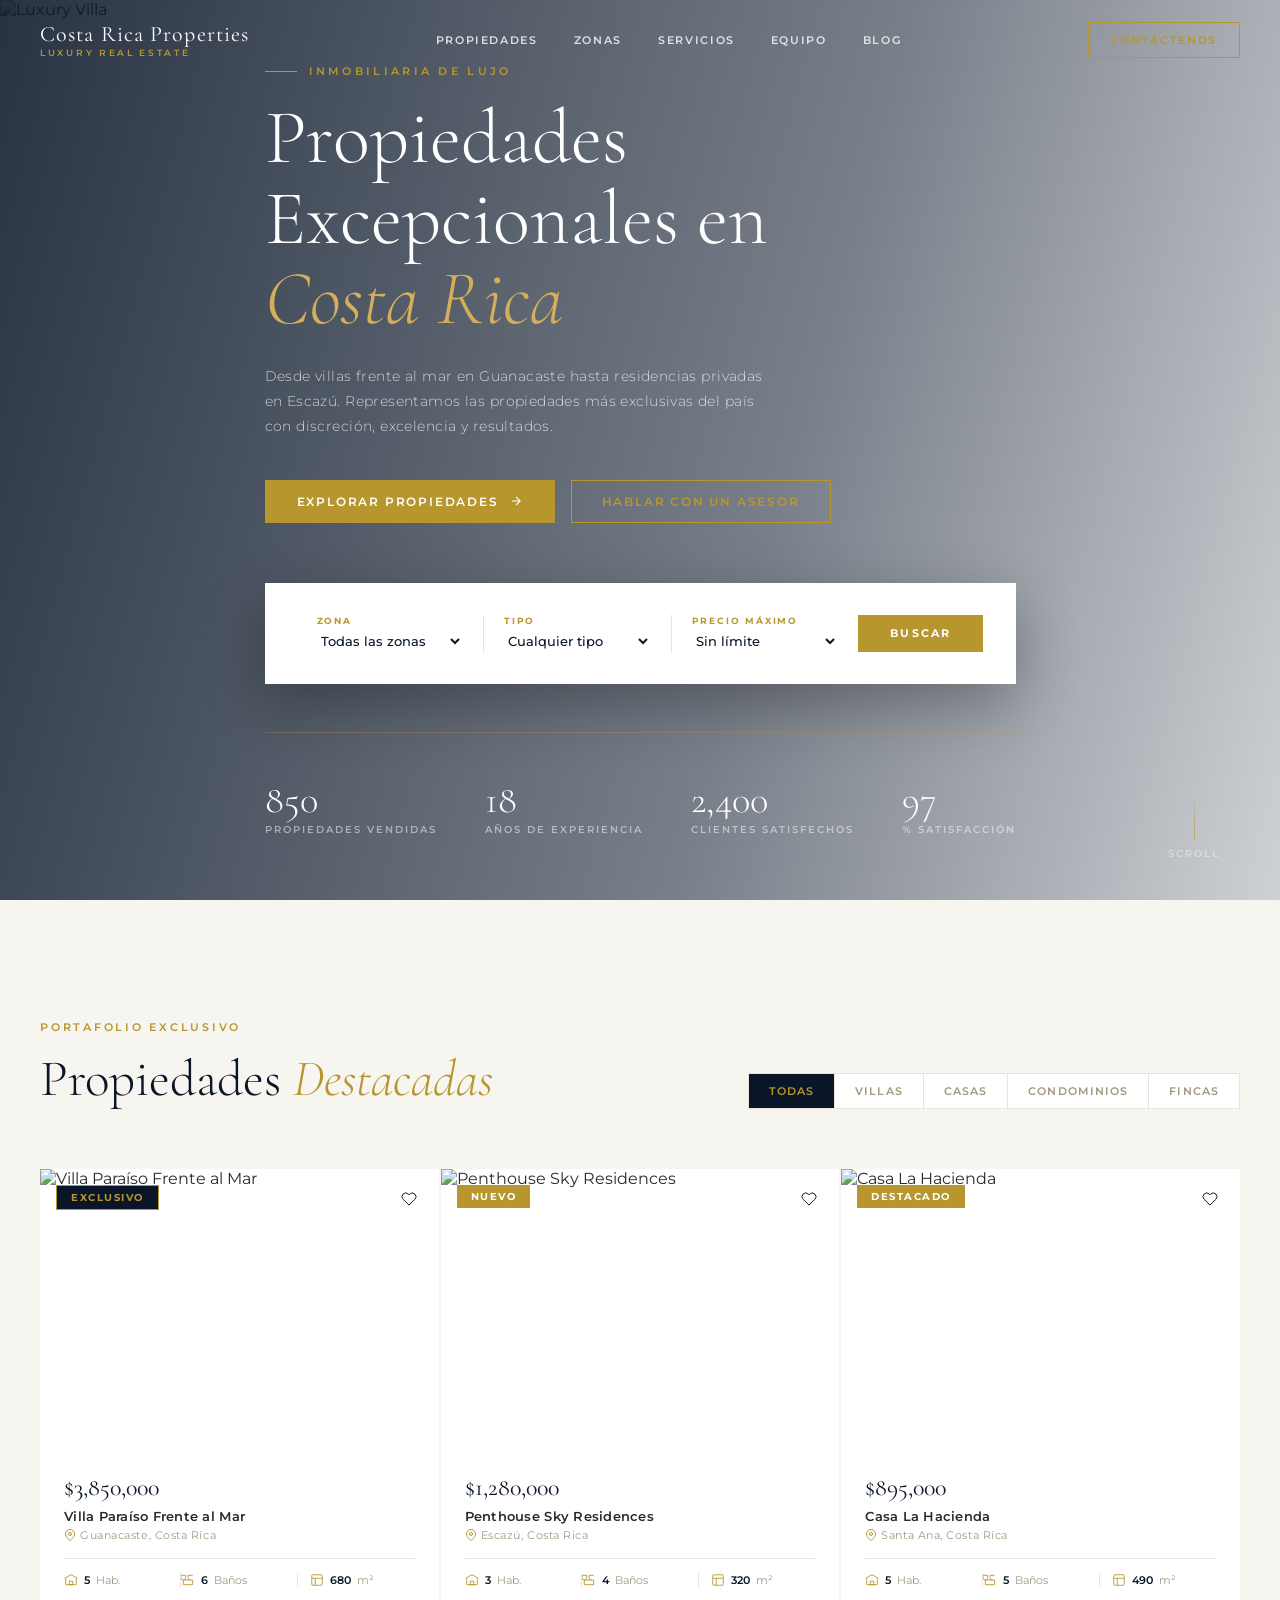
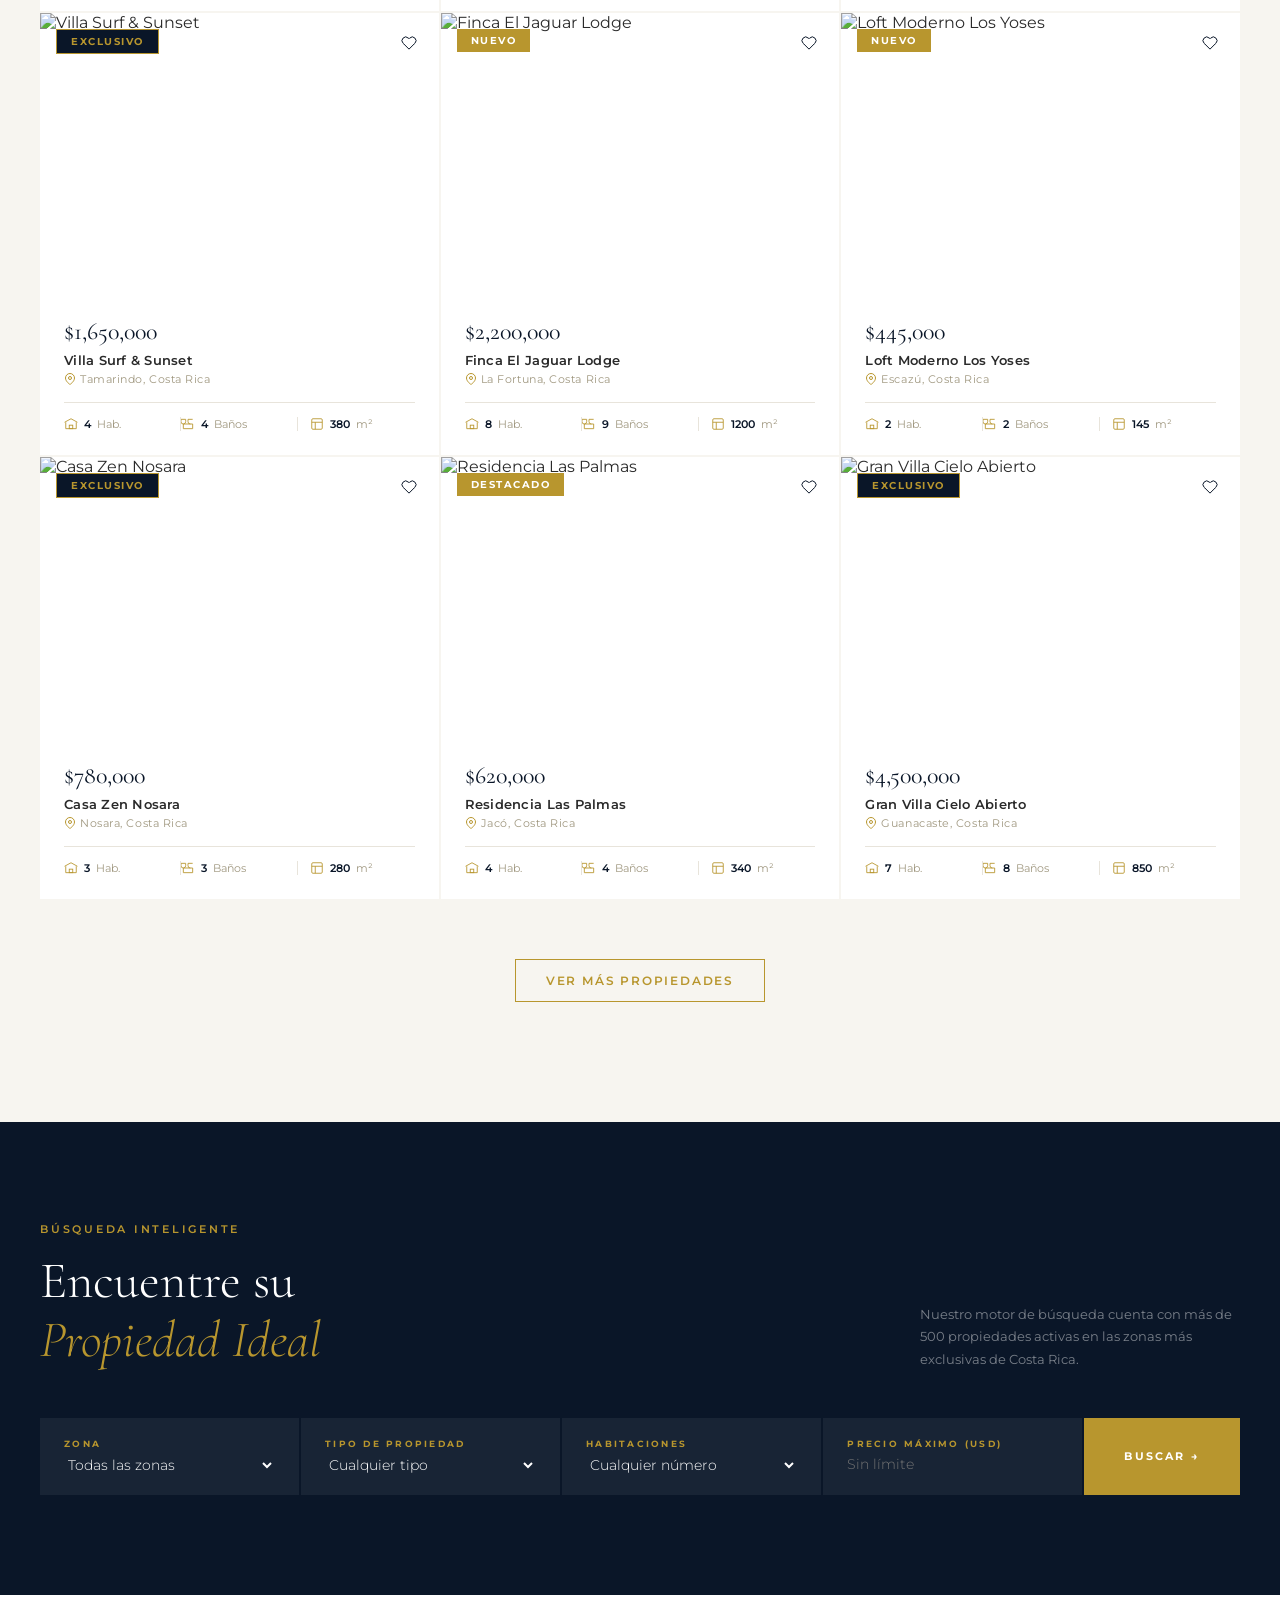
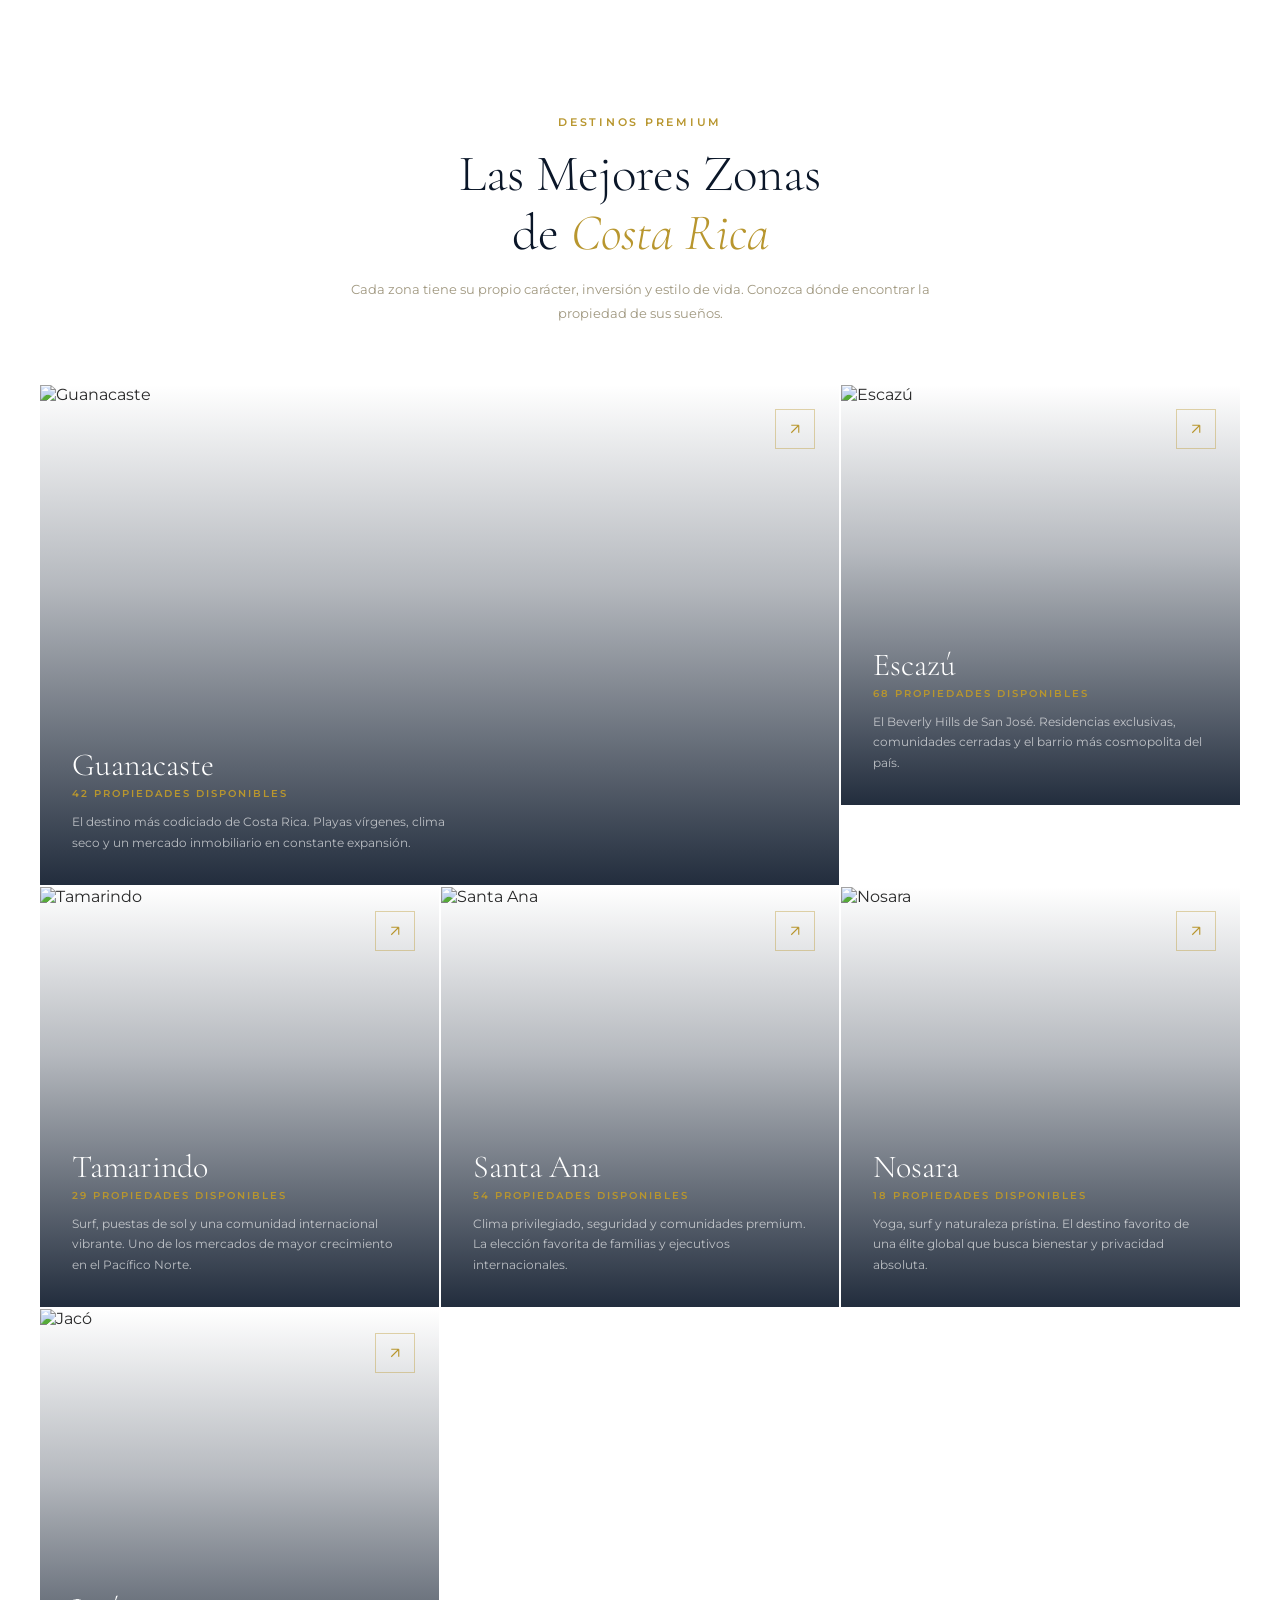
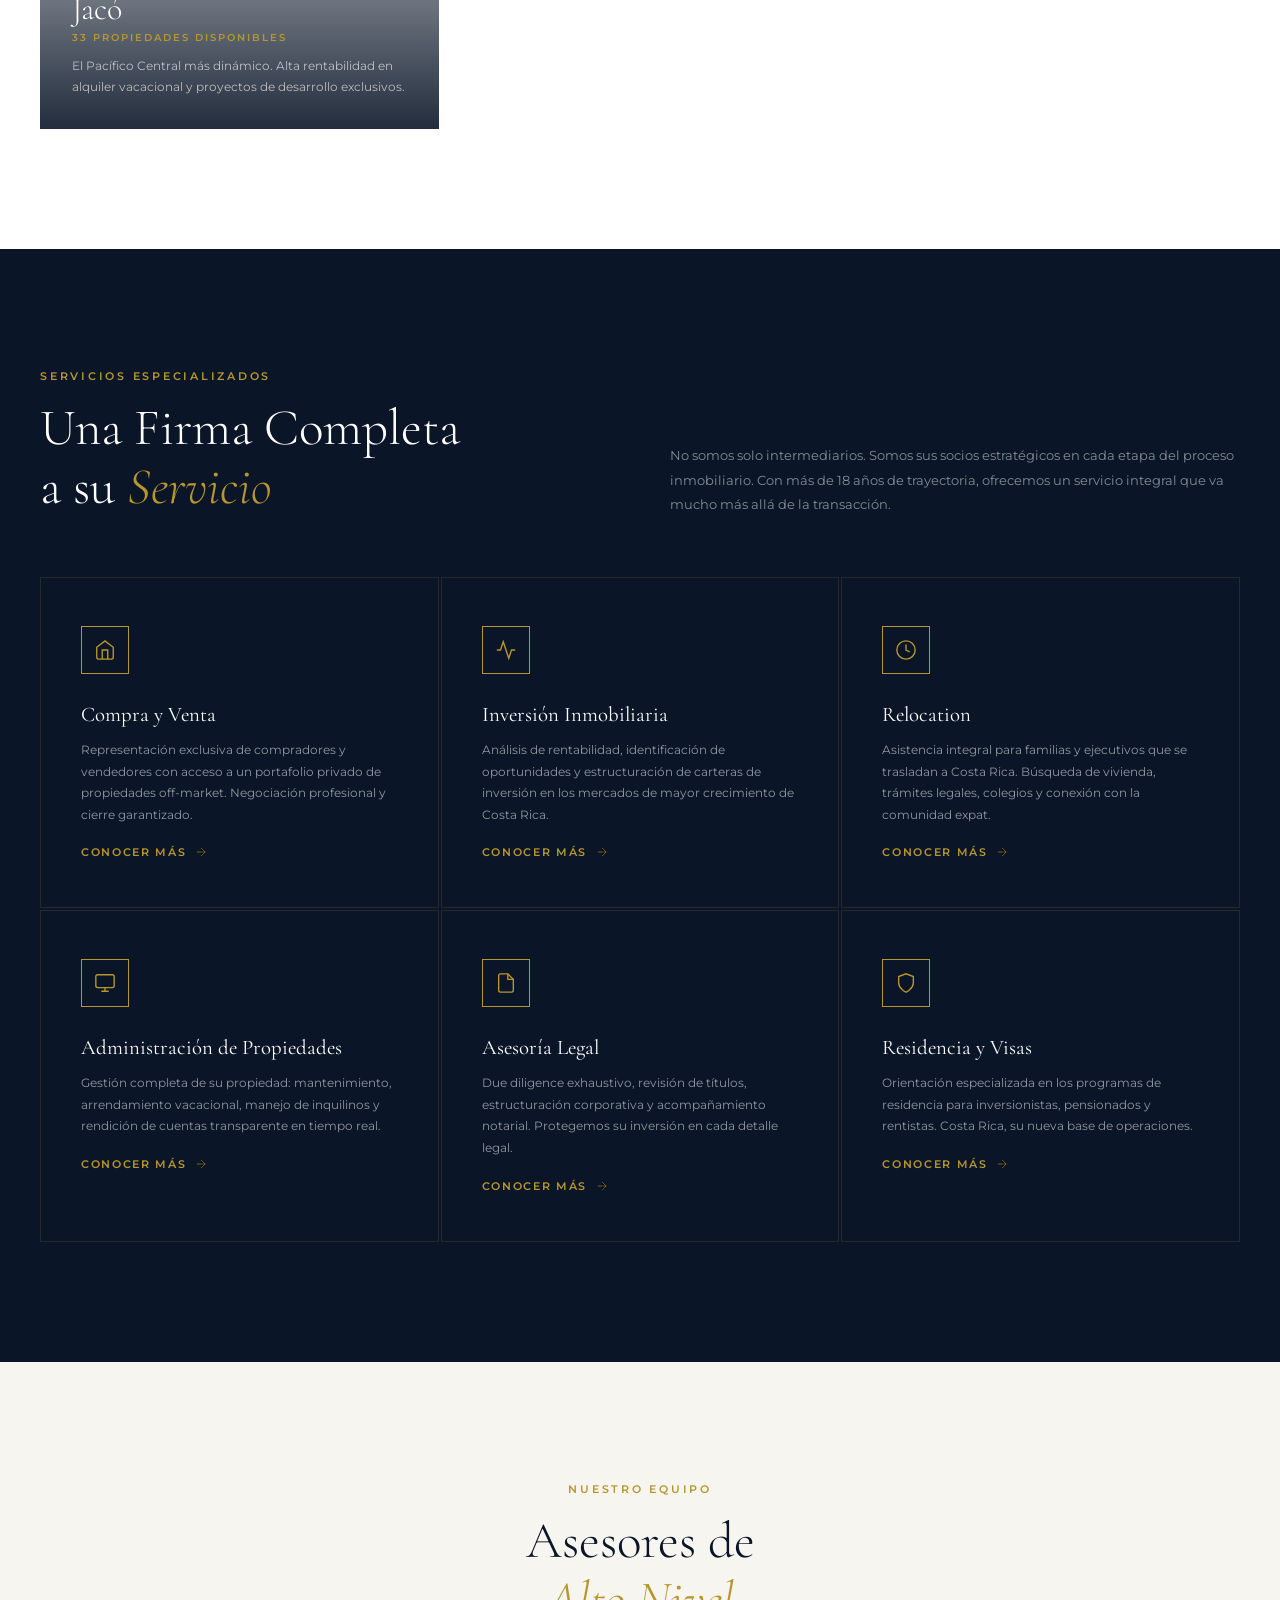
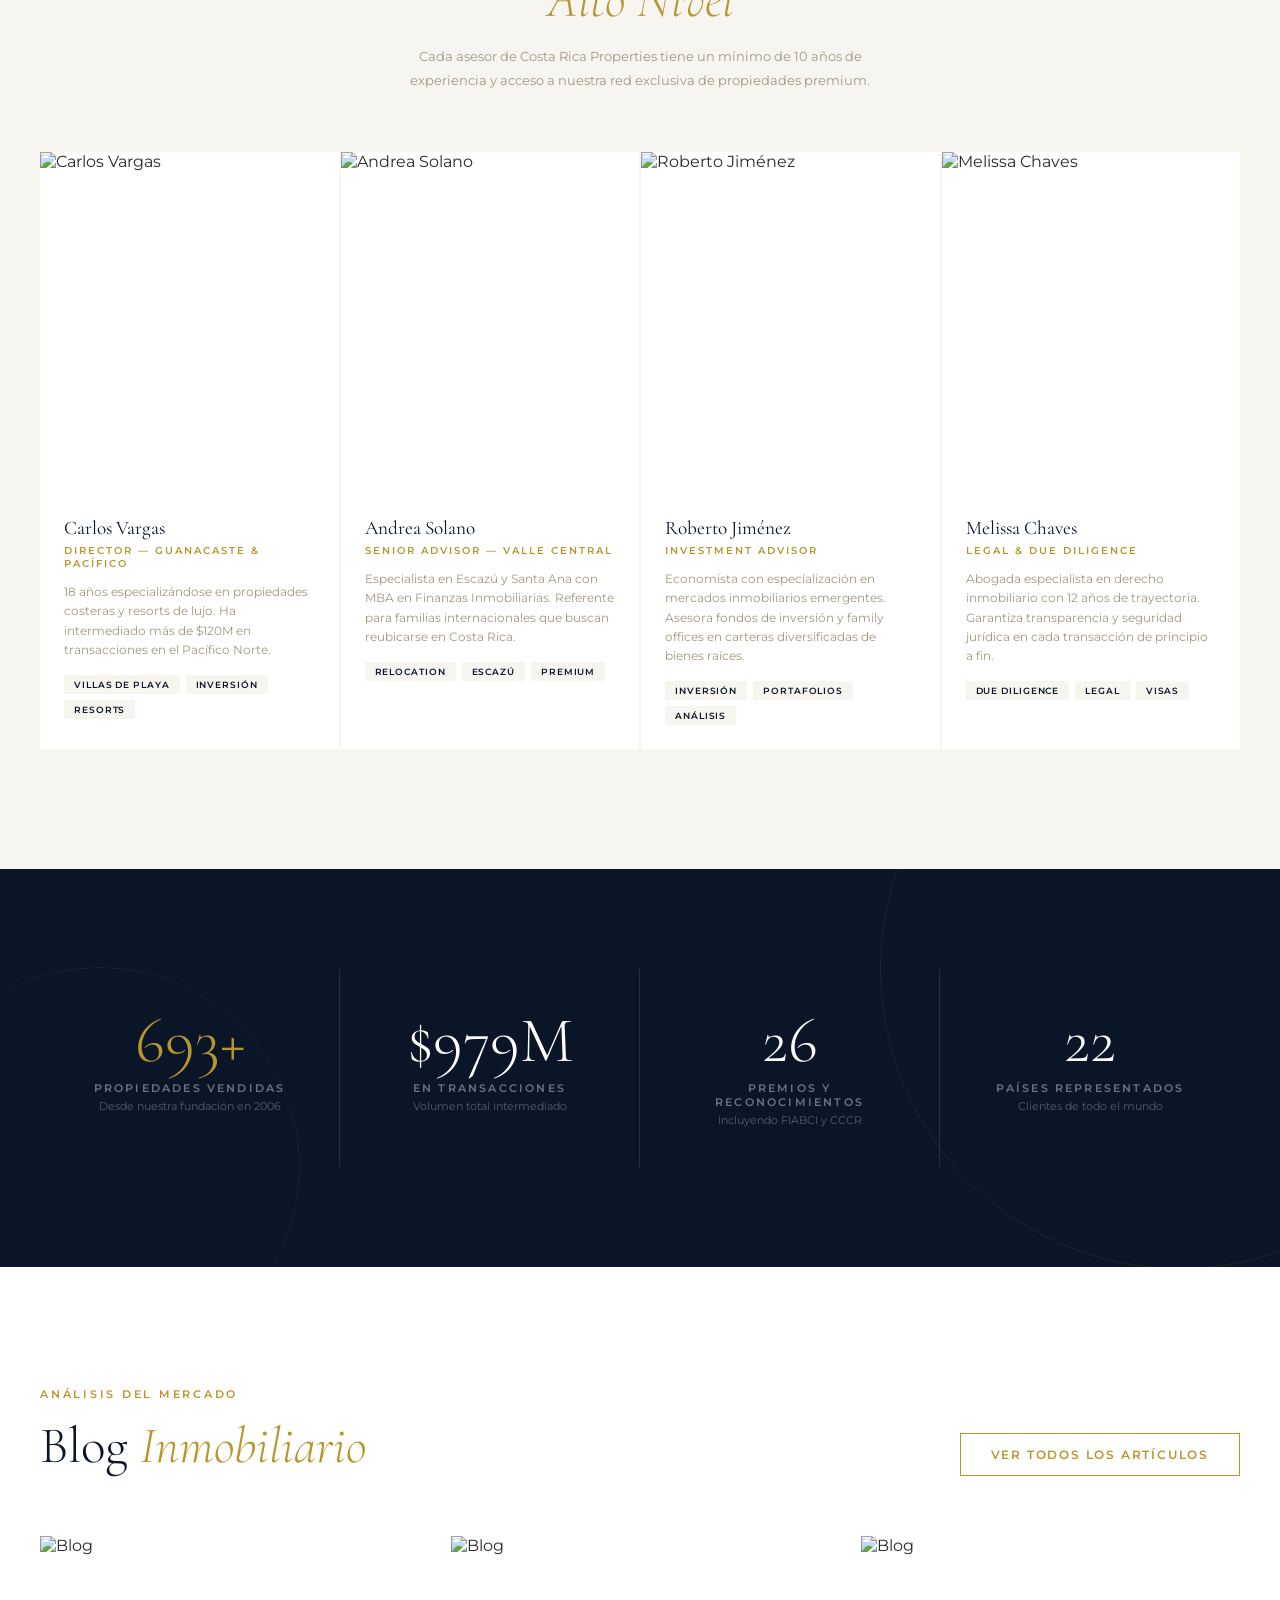
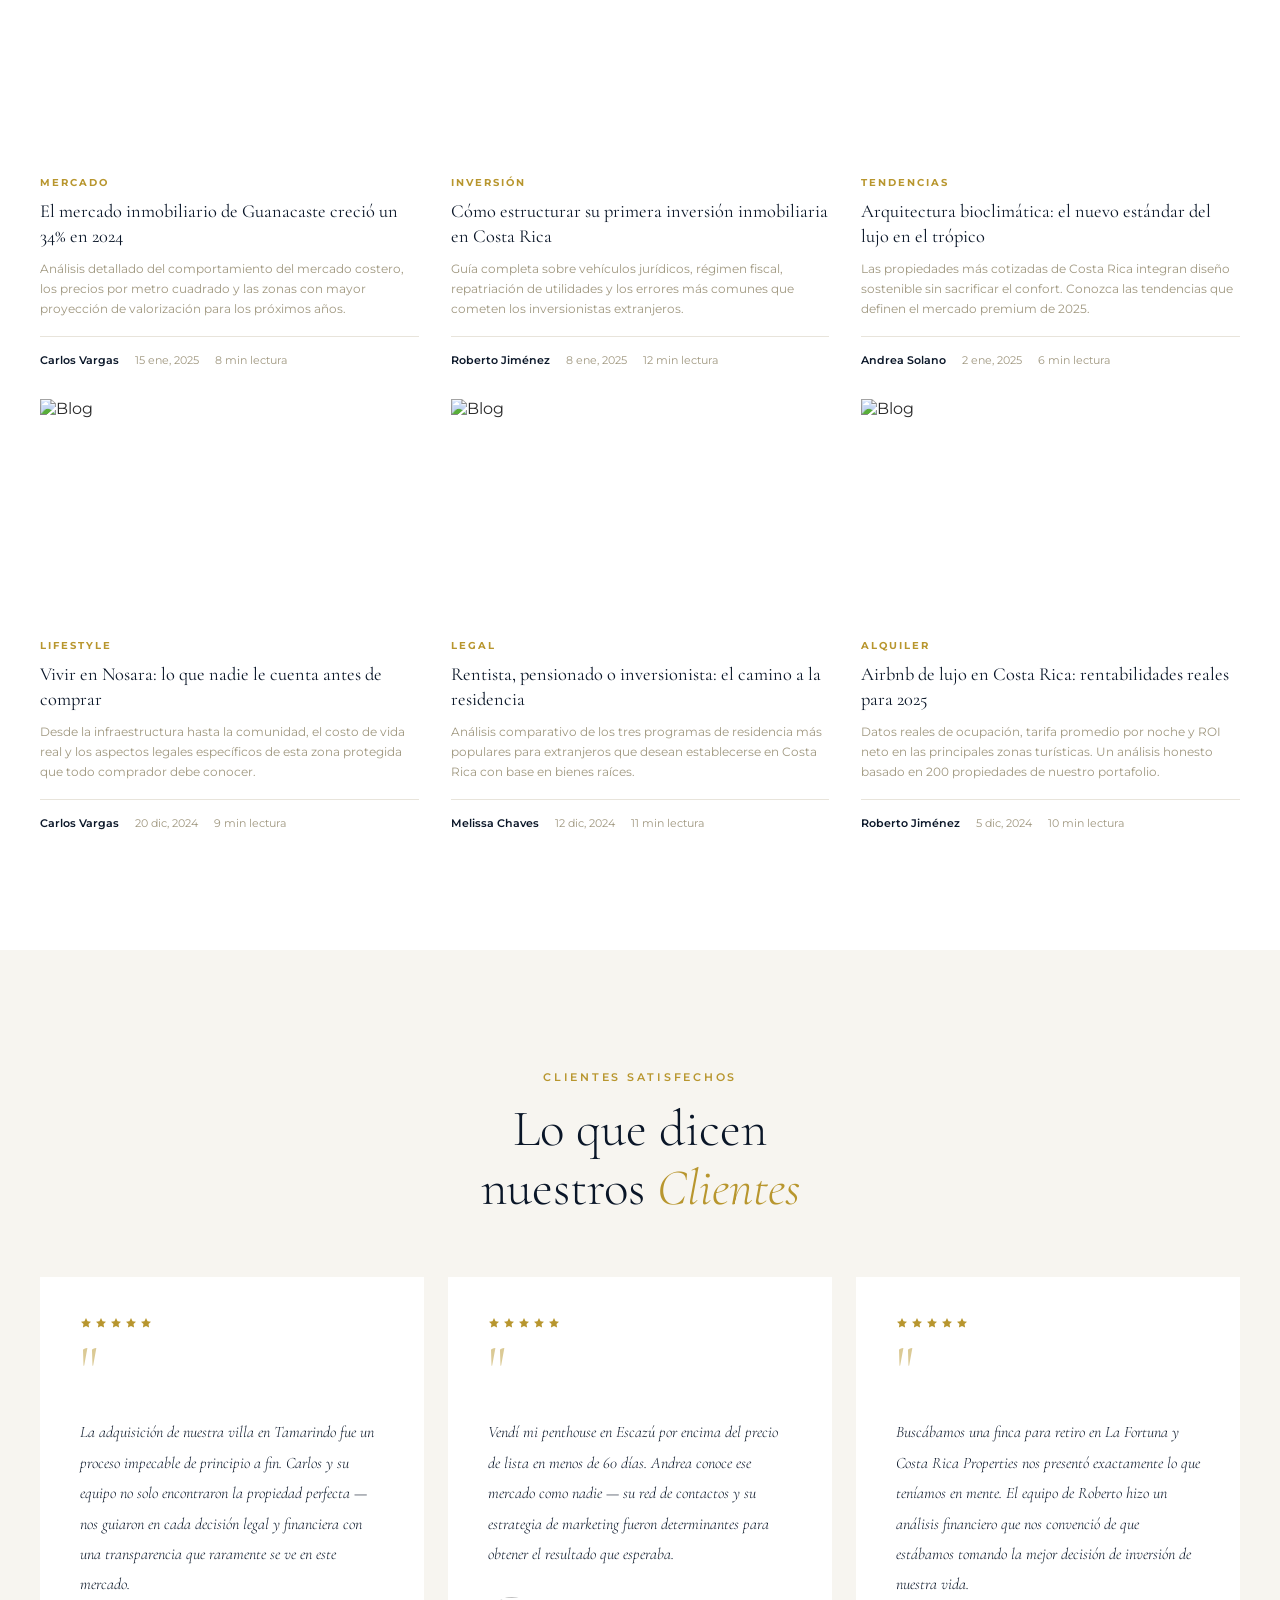
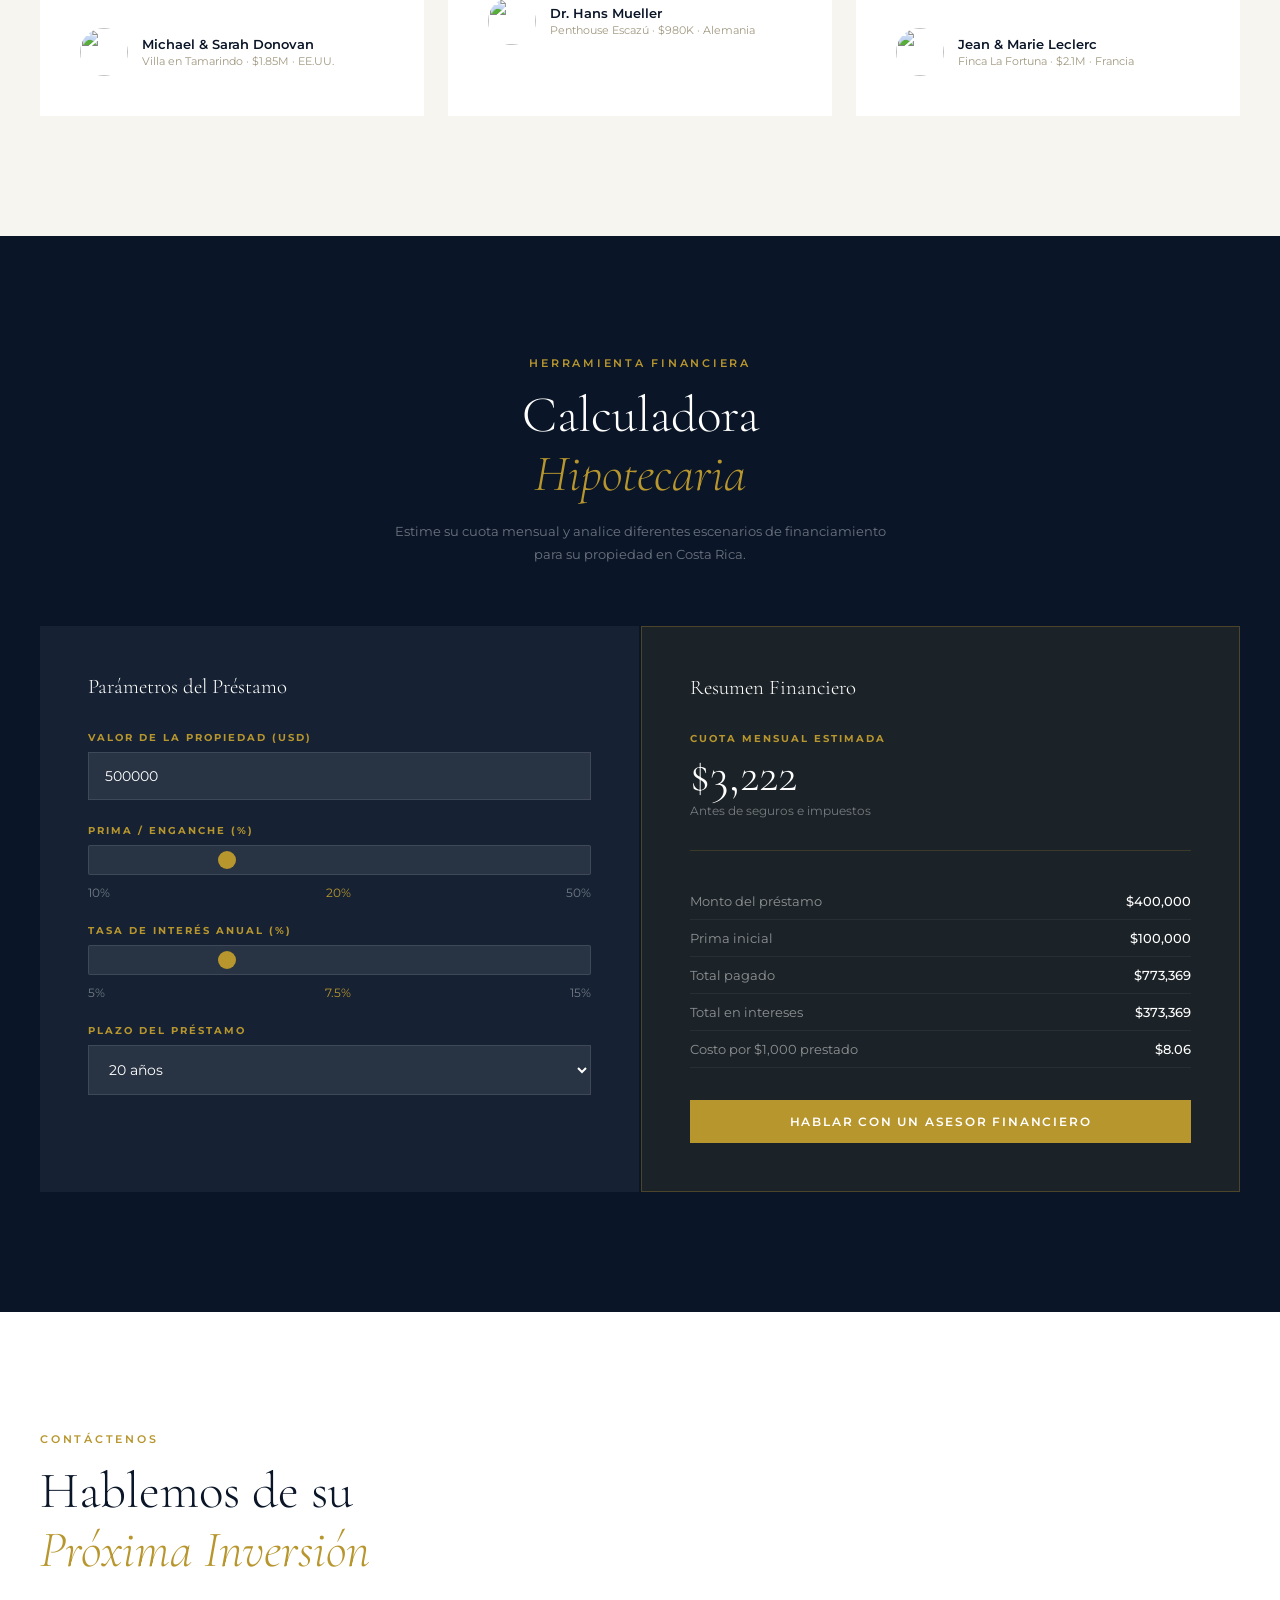
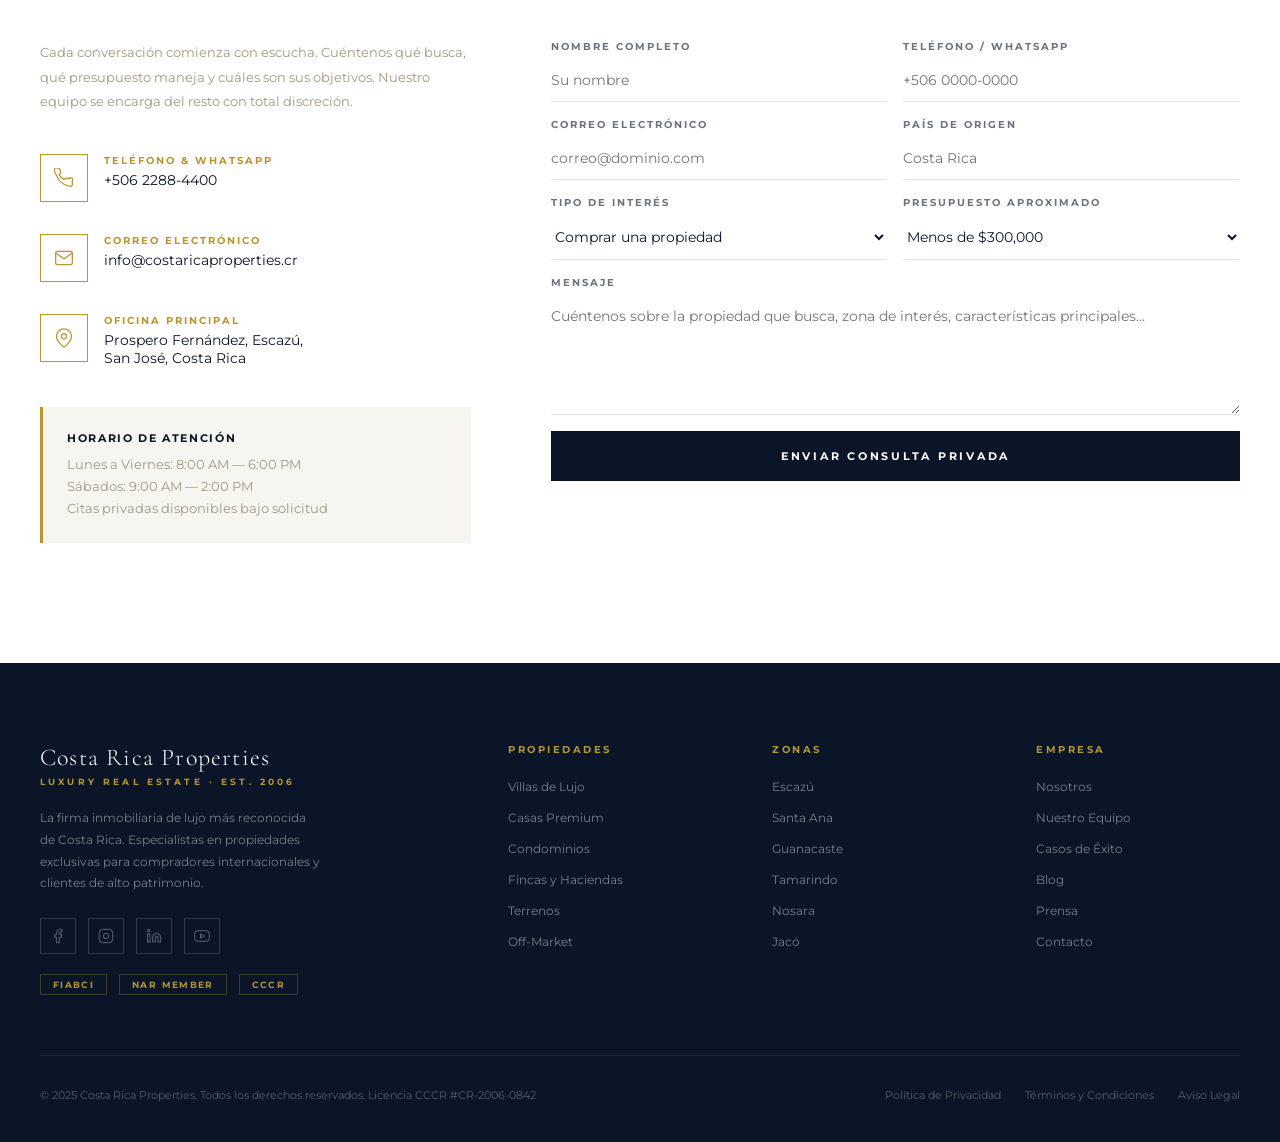
==== index.html @ f95d1294 "refactor: separar CSS y JS inline a styles.css y script.js externos Permite cacheo del CSS/JS por el" ====
<!DOCTYPE html>
<html lang="es">
<head>
<meta charset="UTF-8">
<meta name="viewport" content="width=device-width, initial-scale=1.0">
<title>Costa Rica Properties — Luxury Real Estate</title>
<link rel="preconnect" href="https://fonts.googleapis.com">
<link rel="preconnect" href="https://fonts.gstatic.com" crossorigin>
<link href="https://fonts.googleapis.com/css2?family=Cormorant+Garamond:ital,wght@0,300;0,400;0,500;0,600;1,300;1,400&family=Montserrat:wght@300;400;500;600;700&display=swap" rel="stylesheet">
<link rel="stylesheet" href="styles.css">
</head>
<body>

<!-- NAVBAR -->
<nav id="navbar">
  <div class="nav-inner">
    <a href="#" class="nav-logo">
      <span class="nav-logo-main">Costa Rica Properties</span>
      <span class="nav-logo-sub">Luxury Real Estate</span>
    </a>
    <div class="nav-links">
      <a href="#properties">Propiedades</a>
      <a href="#zones">Zonas</a>
      <a href="#services">Servicios</a>
      <a href="#team">Equipo</a>
      <a href="#blog">Blog</a>
    </div>
    <a href="#contact" class="nav-cta">Contáctenos</a>
    <div class="hamburger" id="hamburger" onclick="toggleMenu()">
      <span></span><span></span><span></span>
    </div>
  </div>
</nav>

<!-- MOBILE MENU -->
<div class="mobile-menu" id="mobileMenu">
  <span class="mobile-close" onclick="toggleMenu()">✕</span>
  <a href="#properties" onclick="toggleMenu()">Propiedades</a>
  <a href="#zones" onclick="toggleMenu()">Zonas</a>
  <a href="#services" onclick="toggleMenu()">Servicios</a>
  <a href="#team" onclick="toggleMenu()">Equipo</a>
  <a href="#blog" onclick="toggleMenu()">Blog</a>
  <a href="#contact" onclick="toggleMenu()">Contacto</a>
</div>

<!-- HERO -->
<section id="hero">
  <div class="hero-bg">
    <img src="https://images.unsplash.com/photo-1512917774080-9991f1c4c750?w=1920&q=90&auto=format&fit=crop" alt="Luxury Villa">
  </div>
  <div class="hero-overlay"></div>
  <div class="container">
    <div class="hero-content">
      <div class="hero-eyebrow">Inmobiliaria de Lujo</div>
      <h1 class="hero-title">Propiedades<br>Excepcionales en<br><em>Costa Rica</em></h1>
      <p class="hero-subtitle">Desde villas frente al mar en Guanacaste hasta residencias privadas en Escazú. Representamos las propiedades más exclusivas del país con discreción, excelencia y resultados.</p>
      <div class="hero-actions">
        <a href="#properties" class="btn-primary">Explorar Propiedades <svg width="14" height="14" viewBox="0 0 24 24" fill="none" stroke="currentColor" stroke-width="2"><path d="M5 12h14M12 5l7 7-7 7"/></svg></a>
        <a href="#contact" class="btn-outline">Hablar con un Asesor</a>
      </div>
      <div class="search-bar">
        <div class="search-field">
          <label>Zona</label>
          <select id="filterZone">
            <option value="">Todas las zonas</option>
            <option>Escazú</option>
            <option>Santa Ana</option>
            <option>Guanacaste</option>
            <option>Tamarindo</option>
            <option>Nosara</option>
            <option>Jacó</option>
            <option>La Fortuna</option>
            <option>Manuel Antonio</option>
          </select>
        </div>
        <div class="search-field">
          <label>Tipo</label>
          <select id="filterType">
            <option value="">Cualquier tipo</option>
            <option>Villa</option>
            <option>Casa</option>
            <option>Condominio</option>
            <option>Finca</option>
            <option>Lote</option>
            <option>Penthouse</option>
          </select>
        </div>
        <div class="search-field">
          <label>Precio Máximo</label>
          <select id="filterPrice">
            <option value="">Sin límite</option>
            <option>$500,000</option>
            <option>$1,000,000</option>
            <option>$2,000,000</option>
            <option>$5,000,000</option>
          </select>
        </div>
        <button class="search-btn" onclick="applyHeroFilter()">Buscar</button>
      </div>
      <div class="hero-stats">
        <div>
          <div class="hero-stat-num" data-count="850">0</div>
          <div class="hero-stat-label">Propiedades Vendidas</div>
        </div>
        <div>
          <div class="hero-stat-num" data-count="18">0</div>
          <div class="hero-stat-label">Años de Experiencia</div>
        </div>
        <div>
          <div class="hero-stat-num" data-count="2400">0</div>
          <div class="hero-stat-label">Clientes Satisfechos</div>
        </div>
        <div>
          <div class="hero-stat-num" data-count="97">0</div>
          <div class="hero-stat-label">% Satisfacción</div>
        </div>
      </div>
    </div>
  </div>
  <div class="hero-scroll">
    <div class="hero-scroll-line"></div>
    Scroll
  </div>
</section>

<!-- FEATURED PROPERTIES -->
<section id="properties" style="padding:120px 0;background:var(--off-white)">
  <div class="container">
    <div class="properties-header reveal">
      <div>
        <div class="section-label">Portafolio Exclusivo</div>
        <h2 class="section-title">Propiedades <em>Destacadas</em></h2>
      </div>
      <div class="filter-tabs">
        <div class="filter-tab active" data-filter="all" onclick="filterProperties('all',this)">Todas</div>
        <div class="filter-tab" data-filter="Villa" onclick="filterProperties('Villa',this)">Villas</div>
        <div class="filter-tab" data-filter="Casa" onclick="filterProperties('Casa',this)">Casas</div>
        <div class="filter-tab" data-filter="Condominio" onclick="filterProperties('Condominio',this)">Condominios</div>
        <div class="filter-tab" data-filter="Finca" onclick="filterProperties('Finca',this)">Fincas</div>
      </div>
    </div>
    <div class="properties-grid" id="propertiesGrid"></div>
    <div class="load-more-wrap reveal"><button class="btn-outline" onclick="loadMore()">Ver Más Propiedades</button></div>
  </div>
</section>

<!-- ADVANCED SEARCH -->
<section id="search" style="padding:100px 0;background:var(--navy)">
  <div class="container">
    <div class="reveal" style="display:flex;justify-content:space-between;align-items:flex-end;">
      <div>
        <div class="section-label" style="color:var(--gold)">Búsqueda Inteligente</div>
        <h2 class="section-title" style="color:var(--white)">Encuentre su<br><em>Propiedad Ideal</em></h2>
      </div>
      <p style="font-size:13px;color:rgba(255,255,255,.45);max-width:320px;line-height:1.7">Nuestro motor de búsqueda cuenta con más de 500 propiedades activas en las zonas más exclusivas de Costa Rica.</p>
    </div>
    <div class="search-adv-grid reveal">
      <div class="search-adv-field">
        <label>Zona</label>
        <select id="advZone">
          <option value="">Todas las zonas</option>
          <option>Escazú</option><option>Santa Ana</option><option>Guanacaste</option>
          <option>Tamarindo</option><option>Nosara</option><option>Jacó</option>
          <option>La Fortuna</option><option>Manuel Antonio</option>
        </select>
      </div>
      <div class="search-adv-field">
        <label>Tipo de Propiedad</label>
        <select id="advType">
          <option value="">Cualquier tipo</option>
          <option>Villa</option><option>Casa</option><option>Condominio</option>
          <option>Finca</option><option>Lote</option><option>Penthouse</option>
        </select>
      </div>
      <div class="search-adv-field">
        <label>Habitaciones</label>
        <select id="advBeds">
          <option value="">Cualquier número</option>
          <option>1+</option><option>2+</option><option>3+</option><option>4+</option><option>5+</option>
        </select>
      </div>
      <div class="search-adv-field">
        <label>Precio Máximo (USD)</label>
        <input type="number" id="advPrice" placeholder="Sin límite" style="color:var(--white)">
      </div>
      <button class="search-adv-btn" onclick="advancedSearch()">Buscar →</button>
    </div>
  </div>
</section>

<!-- ZONES -->
<section id="zones" style="padding:120px 0;background:var(--white)">
  <div class="container">
    <div class="reveal" style="text-align:center;max-width:580px;margin:0 auto 60px">
      <div class="section-label">Destinos Premium</div>
      <h2 class="section-title">Las Mejores Zonas<br>de <em>Costa Rica</em></h2>
      <p style="font-size:13px;color:var(--gray-mid);line-height:1.8;margin-top:16px">Cada zona tiene su propio carácter, inversión y estilo de vida. Conozca dónde encontrar la propiedad de sus sueños.</p>
    </div>
    <div class="zones-grid reveal">
      <div class="zone-card" onclick="filterProperties('Guanacaste',null);document.getElementById('properties').scrollIntoView({behavior:'smooth'})">
        <div class="zone-img"><img src="https://images.unsplash.com/photo-1506905925346-21bda4d32df4?w=1200&q=85&auto=format&fit=crop" alt="Guanacaste"></div>
        <div class="zone-overlay"></div>
        <div class="zone-arrow"><svg viewBox="0 0 24 24" fill="none" stroke="currentColor" stroke-width="1.5"><path d="M7 17L17 7M17 7H7M17 7v10"/></svg></div>
        <div class="zone-content">
          <div class="zone-name">Guanacaste</div>
          <div class="zone-count">42 propiedades disponibles</div>
          <div class="zone-desc">El destino más codiciado de Costa Rica. Playas vírgenes, clima seco y un mercado inmobiliario en constante expansión.</div>
        </div>
      </div>
      <div class="zone-card">
        <div class="zone-img"><img src="https://images.unsplash.com/photo-1613490493576-7fde63acd811?w=800&q=85&auto=format&fit=crop" alt="Escazú"></div>
        <div class="zone-overlay"></div>
        <div class="zone-arrow"><svg viewBox="0 0 24 24" fill="none" stroke="currentColor" stroke-width="1.5"><path d="M7 17L17 7M17 7H7M17 7v10"/></svg></div>
        <div class="zone-content">
          <div class="zone-name">Escazú</div>
          <div class="zone-count">68 propiedades disponibles</div>
          <div class="zone-desc">El Beverly Hills de San José. Residencias exclusivas, comunidades cerradas y el barrio más cosmopolita del país.</div>
        </div>
      </div>
      <div class="zone-card">
        <div class="zone-img"><img src="https://images.unsplash.com/photo-1499793983690-e29da59ef1c2?w=800&q=85&auto=format&fit=crop" alt="Tamarindo"></div>
        <div class="zone-overlay"></div>
        <div class="zone-arrow"><svg viewBox="0 0 24 24" fill="none" stroke="currentColor" stroke-width="1.5"><path d="M7 17L17 7M17 7H7M17 7v10"/></svg></div>
        <div class="zone-content">
          <div class="zone-name">Tamarindo</div>
          <div class="zone-count">29 propiedades disponibles</div>
          <div class="zone-desc">Surf, puestas de sol y una comunidad internacional vibrante. Uno de los mercados de mayor crecimiento en el Pacífico Norte.</div>
        </div>
      </div>
      <div class="zone-card">
        <div class="zone-img"><img src="https://images.unsplash.com/photo-1580587771525-78b9dba3b914?w=800&q=85&auto=format&fit=crop" alt="Santa Ana"></div>
        <div class="zone-overlay"></div>
        <div class="zone-arrow"><svg viewBox="0 0 24 24" fill="none" stroke="currentColor" stroke-width="1.5"><path d="M7 17L17 7M17 7H7M17 7v10"/></svg></div>
        <div class="zone-content">
          <div class="zone-name">Santa Ana</div>
          <div class="zone-count">54 propiedades disponibles</div>
          <div class="zone-desc">Clima privilegiado, seguridad y comunidades premium. La elección favorita de familias y ejecutivos internacionales.</div>
        </div>
      </div>
      <div class="zone-card">
        <div class="zone-img"><img src="https://images.unsplash.com/photo-1448630360428-65456885c650?w=800&q=85&auto=format&fit=crop" alt="Nosara"></div>
        <div class="zone-overlay"></div>
        <div class="zone-arrow"><svg viewBox="0 0 24 24" fill="none" stroke="currentColor" stroke-width="1.5"><path d="M7 17L17 7M17 7H7M17 7v10"/></svg></div>
        <div class="zone-content">
          <div class="zone-name">Nosara</div>
          <div class="zone-count">18 propiedades disponibles</div>
          <div class="zone-desc">Yoga, surf y naturaleza prístina. El destino favorito de una élite global que busca bienestar y privacidad absoluta.</div>
        </div>
      </div>
      <div class="zone-card">
        <div class="zone-img"><img src="https://images.unsplash.com/photo-1502672260266-1c1ef2d93688?w=800&q=85&auto=format&fit=crop" alt="Jacó"></div>
        <div class="zone-overlay"></div>
        <div class="zone-arrow"><svg viewBox="0 0 24 24" fill="none" stroke="currentColor" stroke-width="1.5"><path d="M7 17L17 7M17 7H7M17 7v10"/></svg></div>
        <div class="zone-content">
          <div class="zone-name">Jacó</div>
          <div class="zone-count">33 propiedades disponibles</div>
          <div class="zone-desc">El Pacífico Central más dinámico. Alta rentabilidad en alquiler vacacional y proyectos de desarrollo exclusivos.</div>
        </div>
      </div>
    </div>
  </div>
</section>

<!-- SERVICES -->
<section id="services" style="padding:120px 0;background:var(--navy)">
  <div class="container">
    <div class="reveal" style="display:grid;grid-template-columns:1fr 1fr;gap:60px;align-items:end;margin-bottom:60px">
      <div>
        <div class="section-label">Servicios Especializados</div>
        <h2 class="section-title" style="color:var(--white)">Una Firma Completa<br>a su <em>Servicio</em></h2>
      </div>
      <p style="font-size:13px;color:rgba(255,255,255,.5);line-height:1.9">No somos solo intermediarios. Somos sus socios estratégicos en cada etapa del proceso inmobiliario. Con más de 18 años de trayectoria, ofrecemos un servicio integral que va mucho más allá de la transacción.</p>
    </div>
    <div class="services-grid">
      <div class="service-card reveal">
        <div class="service-icon"><svg viewBox="0 0 24 24" fill="none" stroke="currentColor" stroke-width="1.5"><path d="M3 9l9-7 9 7v11a2 2 0 01-2 2H5a2 2 0 01-2-2z"/><polyline points="9,22 9,12 15,12 15,22"/></svg></div>
        <div class="service-title">Compra y Venta</div>
        <div class="service-desc">Representación exclusiva de compradores y vendedores con acceso a un portafolio privado de propiedades off-market. Negociación profesional y cierre garantizado.</div>
        <div class="service-link">Conocer más <svg viewBox="0 0 24 24"><path d="M5 12h14M12 5l7 7-7 7"/></svg></div>
      </div>
      <div class="service-card reveal">
        <div class="service-icon"><svg viewBox="0 0 24 24" fill="none" stroke="currentColor" stroke-width="1.5"><polyline points="22,12 18,12 15,21 9,3 6,12 2,12"/></svg></div>
        <div class="service-title">Inversión Inmobiliaria</div>
        <div class="service-desc">Análisis de rentabilidad, identificación de oportunidades y estructuración de carteras de inversión en los mercados de mayor crecimiento de Costa Rica.</div>
        <div class="service-link">Conocer más <svg viewBox="0 0 24 24"><path d="M5 12h14M12 5l7 7-7 7"/></svg></div>
      </div>
      <div class="service-card reveal">
        <div class="service-icon"><svg viewBox="0 0 24 24" fill="none" stroke="currentColor" stroke-width="1.5"><circle cx="12" cy="12" r="10"/><polyline points="12,6 12,12 16,14"/></svg></div>
        <div class="service-title">Relocation</div>
        <div class="service-desc">Asistencia integral para familias y ejecutivos que se trasladan a Costa Rica. Búsqueda de vivienda, trámites legales, colegios y conexión con la comunidad expat.</div>
        <div class="service-link">Conocer más <svg viewBox="0 0 24 24"><path d="M5 12h14M12 5l7 7-7 7"/></svg></div>
      </div>
      <div class="service-card reveal">
        <div class="service-icon"><svg viewBox="0 0 24 24" fill="none" stroke="currentColor" stroke-width="1.5"><rect x="2" y="3" width="20" height="14" rx="2"/><path d="M8 21h8M12 17v4"/></svg></div>
        <div class="service-title">Administración de Propiedades</div>
        <div class="service-desc">Gestión completa de su propiedad: mantenimiento, arrendamiento vacacional, manejo de inquilinos y rendición de cuentas transparente en tiempo real.</div>
        <div class="service-link">Conocer más <svg viewBox="0 0 24 24"><path d="M5 12h14M12 5l7 7-7 7"/></svg></div>
      </div>
      <div class="service-card reveal">
        <div class="service-icon"><svg viewBox="0 0 24 24" fill="none" stroke="currentColor" stroke-width="1.5"><path d="M14 2H6a2 2 0 00-2 2v16a2 2 0 002 2h12a2 2 0 002-2V8z"/><polyline points="14,2 14,8 20,8"/></svg></div>
        <div class="service-title">Asesoría Legal</div>
        <div class="service-desc">Due diligence exhaustivo, revisión de títulos, estructuración corporativa y acompañamiento notarial. Protegemos su inversión en cada detalle legal.</div>
        <div class="service-link">Conocer más <svg viewBox="0 0 24 24"><path d="M5 12h14M12 5l7 7-7 7"/></svg></div>
      </div>
      <div class="service-card reveal">
        <div class="service-icon"><svg viewBox="0 0 24 24" fill="none" stroke="currentColor" stroke-width="1.5"><path d="M12 22s8-4 8-10V5l-8-3-8 3v7c0 6 8 10 8 10z"/></svg></div>
        <div class="service-title">Residencia y Visas</div>
        <div class="service-desc">Orientación especializada en los programas de residencia para inversionistas, pensionados y rentistas. Costa Rica, su nueva base de operaciones.</div>
        <div class="service-link">Conocer más <svg viewBox="0 0 24 24"><path d="M5 12h14M12 5l7 7-7 7"/></svg></div>
      </div>
    </div>
  </div>
</section>

<!-- TEAM -->
<section id="team" style="padding:120px 0;background:var(--off-white)">
  <div class="container">
    <div class="reveal" style="text-align:center;max-width:520px;margin:0 auto 60px">
      <div class="section-label">Nuestro Equipo</div>
      <h2 class="section-title">Asesores de<br><em>Alto Nivel</em></h2>
      <p style="font-size:13px;color:var(--gray-mid);line-height:1.8;margin-top:16px">Cada asesor de Costa Rica Properties tiene un mínimo de 10 años de experiencia y acceso a nuestra red exclusiva de propiedades premium.</p>
    </div>
    <div class="team-grid">
      <div class="team-card reveal">
        <div class="team-photo"><img src="https://images.unsplash.com/photo-1560250097-0b93528c311a?w=500&q=85&auto=format&fit=crop&face" alt="Carlos Vargas"></div>
        <div class="team-info">
          <div class="team-name">Carlos Vargas</div>
          <div class="team-role">Director — Guanacaste & Pacífico</div>
          <div class="team-exp">18 años especializándose en propiedades costeras y resorts de lujo. Ha intermediado más de $120M en transacciones en el Pacífico Norte.</div>
          <div class="team-specialty">
            <span class="team-tag">Villas de Playa</span>
            <span class="team-tag">Inversión</span>
            <span class="team-tag">Resorts</span>
          </div>
        </div>
      </div>
      <div class="team-card reveal">
        <div class="team-photo"><img src="https://images.unsplash.com/photo-1573496359142-b8d87734a5a2?w=500&q=85&auto=format&fit=crop&face" alt="Andrea Solano"></div>
        <div class="team-info">
          <div class="team-name">Andrea Solano</div>
          <div class="team-role">Senior Advisor — Valle Central</div>
          <div class="team-exp">Especialista en Escazú y Santa Ana con MBA en Finanzas Inmobiliarias. Referente para familias internacionales que buscan reubicarse en Costa Rica.</div>
          <div class="team-specialty">
            <span class="team-tag">Relocation</span>
            <span class="team-tag">Escazú</span>
            <span class="team-tag">Premium</span>
          </div>
        </div>
      </div>
      <div class="team-card reveal">
        <div class="team-photo"><img src="https://images.unsplash.com/photo-1519085360753-af0119f7cbe7?w=500&q=85&auto=format&fit=crop&face" alt="Roberto Jiménez"></div>
        <div class="team-info">
          <div class="team-name">Roberto Jiménez</div>
          <div class="team-role">Investment Advisor</div>
          <div class="team-exp">Economista con especialización en mercados inmobiliarios emergentes. Asesora fondos de inversión y family offices en carteras diversificadas de bienes raíces.</div>
          <div class="team-specialty">
            <span class="team-tag">Inversión</span>
            <span class="team-tag">Portafolios</span>
            <span class="team-tag">Análisis</span>
          </div>
        </div>
      </div>
      <div class="team-card reveal">
        <div class="team-photo"><img src="https://images.unsplash.com/photo-1580489944761-15a19d654956?w=500&q=85&auto=format&fit=crop&face" alt="Melissa Chaves"></div>
        <div class="team-info">
          <div class="team-name">Melissa Chaves</div>
          <div class="team-role">Legal & Due Diligence</div>
          <div class="team-exp">Abogada especialista en derecho inmobiliario con 12 años de trayectoria. Garantiza transparencia y seguridad jurídica en cada transacción de principio a fin.</div>
          <div class="team-specialty">
            <span class="team-tag">Due Diligence</span>
            <span class="team-tag">Legal</span>
            <span class="team-tag">Visas</span>
          </div>
        </div>
      </div>
    </div>
  </div>
</section>

<!-- STATS -->
<section id="stats" style="padding:100px 0;background:var(--navy)">
  <div class="container">
    <div class="stats-grid reveal">
      <div class="stat-item">
        <div class="stat-number"><span class="counter gold" data-target="850">0</span><span class="gold">+</span></div>
        <div class="stat-label">Propiedades Vendidas</div>
        <div class="stat-sub">Desde nuestra fundación en 2006</div>
      </div>
      <div class="stat-item">
        <div class="stat-number">$<span class="counter" data-target="1200">0</span>M</div>
        <div class="stat-label">En Transacciones</div>
        <div class="stat-sub">Volumen total intermediado</div>
      </div>
      <div class="stat-item">
        <div class="stat-number"><span class="counter" data-target="32">0</span></div>
        <div class="stat-label">Premios y Reconocimientos</div>
        <div class="stat-sub">Incluyendo FIABCI y CCCR</div>
      </div>
      <div class="stat-item">
        <div class="stat-number"><span class="counter" data-target="28">0</span></div>
        <div class="stat-label">Países Representados</div>
        <div class="stat-sub">Clientes de todo el mundo</div>
      </div>
    </div>
  </div>
</section>

<!-- BLOG -->
<section id="blog" style="padding:120px 0;background:var(--white)">
  <div class="container">
    <div class="reveal" style="display:flex;justify-content:space-between;align-items:flex-end;margin-bottom:60px">
      <div>
        <div class="section-label">Análisis del Mercado</div>
        <h2 class="section-title">Blog <em>Inmobiliario</em></h2>
      </div>
      <a href="#" class="btn-outline">Ver todos los artículos</a>
    </div>
    <div class="blog-grid">
      <div class="blog-card reveal">
        <div class="blog-img"><img src="https://images.unsplash.com/photo-1582407947304-fd86f28f7e27?w=600&q=85&auto=format&fit=crop" alt="Blog"></div>
        <div class="blog-category">Mercado</div>
        <div class="blog-title">El mercado inmobiliario de Guanacaste creció un 34% en 2024</div>
        <div class="blog-excerpt">Análisis detallado del comportamiento del mercado costero, los precios por metro cuadrado y las zonas con mayor proyección de valorización para los próximos años.</div>
        <div class="blog-meta"><span class="blog-author">Carlos Vargas</span><span>15 ene, 2025</span><span>8 min lectura</span></div>
      </div>
      <div class="blog-card reveal">
        <div class="blog-img"><img src="https://images.unsplash.com/photo-1560518883-ce09059eeffa?w=600&q=85&auto=format&fit=crop" alt="Blog"></div>
        <div class="blog-category">Inversión</div>
        <div class="blog-title">Cómo estructurar su primera inversión inmobiliaria en Costa Rica</div>
        <div class="blog-excerpt">Guía completa sobre vehículos jurídicos, régimen fiscal, repatriación de utilidades y los errores más comunes que cometen los inversionistas extranjeros.</div>
        <div class="blog-meta"><span class="blog-author">Roberto Jiménez</span><span>8 ene, 2025</span><span>12 min lectura</span></div>
      </div>
      <div class="blog-card reveal">
        <div class="blog-img"><img src="https://images.unsplash.com/photo-1600585154340-be6161a56a0c?w=600&q=85&auto=format&fit=crop" alt="Blog"></div>
        <div class="blog-category">Tendencias</div>
        <div class="blog-title">Arquitectura bioclimática: el nuevo estándar del lujo en el trópico</div>
        <div class="blog-excerpt">Las propiedades más cotizadas de Costa Rica integran diseño sostenible sin sacrificar el confort. Conozca las tendencias que definen el mercado premium de 2025.</div>
        <div class="blog-meta"><span class="blog-author">Andrea Solano</span><span>2 ene, 2025</span><span>6 min lectura</span></div>
      </div>
      <div class="blog-card reveal">
        <div class="blog-img"><img src="https://images.unsplash.com/photo-1512917774080-9991f1c4c750?w=600&q=85&auto=format&fit=crop" alt="Blog"></div>
        <div class="blog-category">Lifestyle</div>
        <div class="blog-title">Vivir en Nosara: lo que nadie le cuenta antes de comprar</div>
        <div class="blog-excerpt">Desde la infraestructura hasta la comunidad, el costo de vida real y los aspectos legales específicos de esta zona protegida que todo comprador debe conocer.</div>
        <div class="blog-meta"><span class="blog-author">Carlos Vargas</span><span>20 dic, 2024</span><span>9 min lectura</span></div>
      </div>
      <div class="blog-card reveal">
        <div class="blog-img"><img src="https://images.unsplash.com/photo-1567496898669-ee935f5f647a?w=600&q=85&auto=format&fit=crop" alt="Blog"></div>
        <div class="blog-category">Legal</div>
        <div class="blog-title">Rentista, pensionado o inversionista: el camino a la residencia</div>
        <div class="blog-excerpt">Análisis comparativo de los tres programas de residencia más populares para extranjeros que desean establecerse en Costa Rica con base en bienes raíces.</div>
        <div class="blog-meta"><span class="blog-author">Melissa Chaves</span><span>12 dic, 2024</span><span>11 min lectura</span></div>
      </div>
      <div class="blog-card reveal">
        <div class="blog-img"><img src="https://images.unsplash.com/photo-1600607687939-ce8a6c25118c?w=600&q=85&auto=format&fit=crop" alt="Blog"></div>
        <div class="blog-category">Alquiler</div>
        <div class="blog-title">Airbnb de lujo en Costa Rica: rentabilidades reales para 2025</div>
        <div class="blog-excerpt">Datos reales de ocupación, tarifa promedio por noche y ROI neto en las principales zonas turísticas. Un análisis honesto basado en 200 propiedades de nuestro portafolio.</div>
        <div class="blog-meta"><span class="blog-author">Roberto Jiménez</span><span>5 dic, 2024</span><span>10 min lectura</span></div>
      </div>
    </div>
  </div>
</section>

<!-- TESTIMONIALS -->
<section id="testimonials" style="padding:120px 0;background:var(--off-white)">
  <div class="container">
    <div class="reveal" style="text-align:center;max-width:480px;margin:0 auto 60px">
      <div class="section-label">Clientes Satisfechos</div>
      <h2 class="section-title">Lo que dicen<br>nuestros <em>Clientes</em></h2>
    </div>
    <div class="testimonials-track">
      <div class="testimonial-card reveal">
        <div class="testimonial-stars">
          <svg viewBox="0 0 24 24"><polygon points="12,2 15.09,8.26 22,9.27 17,14.14 18.18,21.02 12,17.77 5.82,21.02 7,14.14 2,9.27 8.91,8.26"/></svg>
          <svg viewBox="0 0 24 24"><polygon points="12,2 15.09,8.26 22,9.27 17,14.14 18.18,21.02 12,17.77 5.82,21.02 7,14.14 2,9.27 8.91,8.26"/></svg>
          <svg viewBox="0 0 24 24"><polygon points="12,2 15.09,8.26 22,9.27 17,14.14 18.18,21.02 12,17.77 5.82,21.02 7,14.14 2,9.27 8.91,8.26"/></svg>
          <svg viewBox="0 0 24 24"><polygon points="12,2 15.09,8.26 22,9.27 17,14.14 18.18,21.02 12,17.77 5.82,21.02 7,14.14 2,9.27 8.91,8.26"/></svg>
          <svg viewBox="0 0 24 24"><polygon points="12,2 15.09,8.26 22,9.27 17,14.14 18.18,21.02 12,17.77 5.82,21.02 7,14.14 2,9.27 8.91,8.26"/></svg>
        </div>
        <div class="testimonial-quote">"</div>
        <div class="testimonial-text">La adquisición de nuestra villa en Tamarindo fue un proceso impecable de principio a fin. Carlos y su equipo no solo encontraron la propiedad perfecta — nos guiaron en cada decisión legal y financiera con una transparencia que raramente se ve en este mercado.</div>
        <div class="testimonial-author">
          <div class="testimonial-avatar"><img src="https://images.unsplash.com/photo-1507003211169-0a1dd7228f2d?w=100&q=80&auto=format&fit=crop&face" alt=""></div>
          <div>
            <div class="testimonial-name">Michael & Sarah Donovan</div>
            <div class="testimonial-detail">Villa en Tamarindo · $1.85M · EE.UU.</div>
          </div>
        </div>
      </div>
      <div class="testimonial-card reveal">
        <div class="testimonial-stars">
          <svg viewBox="0 0 24 24"><polygon points="12,2 15.09,8.26 22,9.27 17,14.14 18.18,21.02 12,17.77 5.82,21.02 7,14.14 2,9.27 8.91,8.26"/></svg>
          <svg viewBox="0 0 24 24"><polygon points="12,2 15.09,8.26 22,9.27 17,14.14 18.18,21.02 12,17.77 5.82,21.02 7,14.14 2,9.27 8.91,8.26"/></svg>
          <svg viewBox="0 0 24 24"><polygon points="12,2 15.09,8.26 22,9.27 17,14.14 18.18,21.02 12,17.77 5.82,21.02 7,14.14 2,9.27 8.91,8.26"/></svg>
          <svg viewBox="0 0 24 24"><polygon points="12,2 15.09,8.26 22,9.27 17,14.14 18.18,21.02 12,17.77 5.82,21.02 7,14.14 2,9.27 8.91,8.26"/></svg>
          <svg viewBox="0 0 24 24"><polygon points="12,2 15.09,8.26 22,9.27 17,14.14 18.18,21.02 12,17.77 5.82,21.02 7,14.14 2,9.27 8.91,8.26"/></svg>
        </div>
        <div class="testimonial-quote">"</div>
        <div class="testimonial-text">Vendí mi penthouse en Escazú por encima del precio de lista en menos de 60 días. Andrea conoce ese mercado como nadie — su red de contactos y su estrategia de marketing fueron determinantes para obtener el resultado que esperaba.</div>
        <div class="testimonial-author">
          <div class="testimonial-avatar"><img src="https://images.unsplash.com/photo-1472099645785-5658abf4ff4e?w=100&q=80&auto=format&fit=crop&face" alt=""></div>
          <div>
            <div class="testimonial-name">Dr. Hans Mueller</div>
            <div class="testimonial-detail">Penthouse Escazú · $980K · Alemania</div>
          </div>
        </div>
      </div>
      <div class="testimonial-card reveal">
        <div class="testimonial-stars">
          <svg viewBox="0 0 24 24"><polygon points="12,2 15.09,8.26 22,9.27 17,14.14 18.18,21.02 12,17.77 5.82,21.02 7,14.14 2,9.27 8.91,8.26"/></svg>
          <svg viewBox="0 0 24 24"><polygon points="12,2 15.09,8.26 22,9.27 17,14.14 18.18,21.02 12,17.77 5.82,21.02 7,14.14 2,9.27 8.91,8.26"/></svg>
          <svg viewBox="0 0 24 24"><polygon points="12,2 15.09,8.26 22,9.27 17,14.14 18.18,21.02 12,17.77 5.82,21.02 7,14.14 2,9.27 8.91,8.26"/></svg>
          <svg viewBox="0 0 24 24"><polygon points="12,2 15.09,8.26 22,9.27 17,14.14 18.18,21.02 12,17.77 5.82,21.02 7,14.14 2,9.27 8.91,8.26"/></svg>
          <svg viewBox="0 0 24 24"><polygon points="12,2 15.09,8.26 22,9.27 17,14.14 18.18,21.02 12,17.77 5.82,21.02 7,14.14 2,9.27 8.91,8.26"/></svg>
        </div>
        <div class="testimonial-quote">"</div>
        <div class="testimonial-text">Buscábamos una finca para retiro en La Fortuna y Costa Rica Properties nos presentó exactamente lo que teníamos en mente. El equipo de Roberto hizo un análisis financiero que nos convenció de que estábamos tomando la mejor decisión de inversión de nuestra vida.</div>
        <div class="testimonial-author">
          <div class="testimonial-avatar"><img src="https://images.unsplash.com/photo-1500648767791-00dcc994a43e?w=100&q=80&auto=format&fit=crop&face" alt=""></div>
          <div>
            <div class="testimonial-name">Jean & Marie Leclerc</div>
            <div class="testimonial-detail">Finca La Fortuna · $2.1M · Francia</div>
          </div>
        </div>
      </div>
    </div>
  </div>
</section>

<!-- CALCULATOR -->
<section id="calculator" style="padding:120px 0;background:var(--navy)">
  <div class="container">
    <div class="reveal" style="text-align:center;max-width:520px;margin:0 auto 60px">
      <div class="section-label" style="color:var(--gold)">Herramienta Financiera</div>
      <h2 class="section-title" style="color:var(--white)">Calculadora<br><em>Hipotecaria</em></h2>
      <p style="font-size:13px;color:rgba(255,255,255,.4);line-height:1.8;margin-top:16px">Estime su cuota mensual y analice diferentes escenarios de financiamiento para su propiedad en Costa Rica.</p>
    </div>
    <div class="calc-grid reveal">
      <div class="calc-form">
        <h3 style="font-family:var(--serif);font-size:1.3rem;font-weight:300;color:var(--white);margin-bottom:32px">Parámetros del Préstamo</h3>
        <div class="calc-field">
          <label>Valor de la Propiedad (USD)</label>
          <input type="number" id="propValue" value="500000" oninput="calcMortgage()">
        </div>
        <div class="calc-field">
          <label>Prima / Enganche (%)</label>
          <input type="range" class="calc-range" id="downPct" min="10" max="50" value="20" oninput="document.getElementById('downPctVal').textContent=this.value+'%';calcMortgage()">
          <div style="display:flex;justify-content:space-between;font-size:12px;color:rgba(255,255,255,.4);margin-top:6px"><span>10%</span><span id="downPctVal" style="color:var(--gold)">20%</span><span>50%</span></div>
        </div>
        <div class="calc-field">
          <label>Tasa de Interés Anual (%)</label>
          <input type="range" class="calc-range" id="interestRate" min="5" max="15" step="0.25" value="7.5" oninput="document.getElementById('interestVal').textContent=this.value+'%';calcMortgage()">
          <div style="display:flex;justify-content:space-between;font-size:12px;color:rgba(255,255,255,.4);margin-top:6px"><span>5%</span><span id="interestVal" style="color:var(--gold)">7.5%</span><span>15%</span></div>
        </div>
        <div class="calc-field">
          <label>Plazo del Préstamo</label>
          <select id="loanTerm" onchange="calcMortgage()">
            <option value="10">10 años</option>
            <option value="15">15 años</option>
            <option value="20" selected>20 años</option>
            <option value="25">25 años</option>
            <option value="30">30 años</option>
          </select>
        </div>
      </div>
      <div class="calc-result">
        <h3 style="font-family:var(--serif);font-size:1.3rem;font-weight:300;color:var(--white);margin-bottom:32px">Resumen Financiero</h3>
        <div class="calc-result-label">Cuota Mensual Estimada</div>
        <div class="calc-result-value" id="monthlyPayment">$2,641</div>
        <div class="calc-result-sub">Antes de seguros e impuestos</div>
        <div class="calc-breakdown">
          <div class="calc-breakdown-row"><span>Monto del préstamo</span><span id="loanAmount">$400,000</span></div>
          <div class="calc-breakdown-row"><span>Prima inicial</span><span id="downAmount">$100,000</span></div>
          <div class="calc-breakdown-row"><span>Total pagado</span><span id="totalPaid">$633,840</span></div>
          <div class="calc-breakdown-row"><span>Total en intereses</span><span id="totalInterest">$233,840</span></div>
          <div class="calc-breakdown-row"><span>Costo por $1,000 prestado</span><span id="costPer1k">$6.60</span></div>
        </div>
        <div style="margin-top:32px">
          <a href="#contact" class="btn-primary" style="display:block;text-align:center;justify-content:center">Hablar con un Asesor Financiero</a>
        </div>
      </div>
    </div>
  </div>
</section>

<!-- CONTACT -->
<section id="contact" style="padding:120px 0;background:var(--white)">
  <div class="container">
    <div class="reveal" style="margin-bottom:60px">
      <div class="section-label">Contáctenos</div>
      <h2 class="section-title">Hablemos de su<br><em>Próxima Inversión</em></h2>
    </div>
    <div class="contact-grid">
      <div class="reveal">
        <p style="font-size:13px;color:var(--gray-mid);line-height:1.9;margin-bottom:40px">Cada conversación comienza con escucha. Cuéntenos qué busca, qué presupuesto maneja y cuáles son sus objetivos. Nuestro equipo se encarga del resto con total discreción.</p>
        <div class="contact-info-item">
          <div class="contact-icon"><svg viewBox="0 0 24 24" fill="none" stroke="currentColor" stroke-width="1.5"><path d="M22 16.92v3a2 2 0 01-2.18 2 19.79 19.79 0 01-8.63-3.07A19.5 19.5 0 013.07 8.81 19.79 19.79 0 01.1 2.2 2 2 0 012.11 0h3a2 2 0 012 1.72 12.84 12.84 0 00.7 2.81 2 2 0 01-.45 2.11L6.09 7.91a16 16 0 006 6l1.27-1.27a2 2 0 012.11-.45 12.84 12.84 0 002.81.7A2 2 0 0122 14.92z"/></svg></div>
          <div><div class="contact-label">Teléfono & WhatsApp</div><div class="contact-value">+506 2288-4400</div></div>
        </div>
        <div class="contact-info-item">
          <div class="contact-icon"><svg viewBox="0 0 24 24" fill="none" stroke="currentColor" stroke-width="1.5"><path d="M4 4h16c1.1 0 2 .9 2 2v12c0 1.1-.9 2-2 2H4c-1.1 0-2-.9-2-2V6c0-1.1.9-2 2-2z"/><polyline points="22,6 12,13 2,6"/></svg></div>
          <div><div class="contact-label">Correo Electrónico</div><div class="contact-value">info@costaricaproperties.cr</div></div>
        </div>
        <div class="contact-info-item">
          <div class="contact-icon"><svg viewBox="0 0 24 24" fill="none" stroke="currentColor" stroke-width="1.5"><path d="M21 10c0 7-9 13-9 13s-9-6-9-13a9 9 0 0118 0z"/><circle cx="12" cy="10" r="3"/></svg></div>
          <div><div class="contact-label">Oficina Principal</div><div class="contact-value">Prospero Fernández, Escazú,<br>San José, Costa Rica</div></div>
        </div>
        <div style="margin-top:40px;padding:24px;background:var(--off-white);border-left:3px solid var(--gold)">
          <div style="font-size:11px;font-weight:700;letter-spacing:.15em;text-transform:uppercase;color:var(--navy);margin-bottom:8px">Horario de Atención</div>
          <div style="font-size:13px;color:var(--gray-mid);line-height:1.7">Lunes a Viernes: 8:00 AM — 6:00 PM<br>Sábados: 9:00 AM — 2:00 PM<br>Citas privadas disponibles bajo solicitud</div>
        </div>
      </div>
      <div class="reveal">
        <div class="contact-form" id="contactForm">
          <div class="form-field">
            <label>Nombre Completo</label>
            <input type="text" placeholder="Su nombre">
          </div>
          <div class="form-field">
            <label>Teléfono / WhatsApp</label>
            <input type="tel" placeholder="+506 0000-0000">
          </div>
          <div class="form-field">
            <label>Correo Electrónico</label>
            <input type="email" placeholder="correo@dominio.com">
          </div>
          <div class="form-field">
            <label>País de Origen</label>
            <input type="text" placeholder="Costa Rica">
          </div>
          <div class="form-field">
            <label>Tipo de Interés</label>
            <select>
              <option>Comprar una propiedad</option>
              <option>Vender una propiedad</option>
              <option>Inversión inmobiliaria</option>
              <option>Relocation</option>
              <option>Consulta general</option>
            </select>
          </div>
          <div class="form-field">
            <label>Presupuesto Aproximado</label>
            <select>
              <option>Menos de $300,000</option>
              <option>$300,000 — $600,000</option>
              <option>$600,000 — $1,200,000</option>
              <option>$1,200,000 — $3,000,000</option>
              <option>Más de $3,000,000</option>
            </select>
          </div>
          <div class="form-field full">
            <label>Mensaje</label>
            <textarea placeholder="Cuéntenos sobre la propiedad que busca, zona de interés, características principales..."></textarea>
          </div>
          <div class="form-submit"><button onclick="submitForm(event)">Enviar Consulta Privada</button></div>
          <div class="form-success" id="formSuccess">
            <div class="form-success-icon">✦</div>
            <div class="form-success-text">Gracias por contactarnos.<br><span style="color:var(--gold)">Un asesor se comunicará con usted en menos de 4 horas hábiles.</span></div>
          </div>
        </div>
      </div>
    </div>
  </div>
</section>

<!-- FOOTER -->
<footer>
  <div class="container">
    <div class="footer-grid">
      <div class="footer-brand">
        <div class="footer-logo-main">Costa Rica Properties</div>
        <div class="footer-logo-sub">Luxury Real Estate · Est. 2006</div>
        <div class="footer-desc">La firma inmobiliaria de lujo más reconocida de Costa Rica. Especialistas en propiedades exclusivas para compradores internacionales y clientes de alto patrimonio.</div>
        <div class="footer-social">
          <a href="#"><svg viewBox="0 0 24 24"><path d="M18 2h-3a5 5 0 00-5 5v3H7v4h3v8h4v-8h3l1-4h-4V7a1 1 0 011-1h3z"/></svg></a>
          <a href="#"><svg viewBox="0 0 24 24"><rect x="2" y="2" width="20" height="20" rx="5" ry="5"/><path d="M16 11.37A4 4 0 1112.63 8 4 4 0 0116 11.37z"/><line x1="17.5" y1="6.5" x2="17.51" y2="6.5"/></svg></a>
          <a href="#"><svg viewBox="0 0 24 24"><path d="M16 8a6 6 0 016 6v7h-4v-7a2 2 0 00-2-2 2 2 0 00-2 2v7h-4v-7a6 6 0 016-6z"/><rect x="2" y="9" width="4" height="12"/><circle cx="4" cy="4" r="2"/></svg></a>
          <a href="#"><svg viewBox="0 0 24 24"><path d="M22.54 6.42a2.78 2.78 0 00-1.95-1.96C18.88 4 12 4 12 4s-6.88 0-8.59.46a2.78 2.78 0 00-1.95 1.96A29 29 0 001 12a29 29 0 00.46 5.58 2.78 2.78 0 001.95 1.95C5.12 20 12 20 12 20s6.88 0 8.59-.47a2.78 2.78 0 001.95-1.95A29 29 0 0023 12a29 29 0 00-.46-5.58z"/><polygon points="9.75,15.02 15.5,12 9.75,8.98 9.75,15.02"/></svg></a>
        </div>
        <div class="footer-certifications">
          <span class="cert-badge">FIABCI</span>
          <span class="cert-badge">NAR Member</span>
          <span class="cert-badge">CCCR</span>
        </div>
      </div>
      <div class="footer-col">
        <div class="footer-col-title">Propiedades</div>
        <ul>
          <li><a href="#">Villas de Lujo</a></li>
          <li><a href="#">Casas Premium</a></li>
          <li><a href="#">Condominios</a></li>
          <li><a href="#">Fincas y Haciendas</a></li>
          <li><a href="#">Terrenos</a></li>
          <li><a href="#">Off-Market</a></li>
        </ul>
      </div>
      <div class="footer-col">
        <div class="footer-col-title">Zonas</div>
        <ul>
          <li><a href="#">Escazú</a></li>
          <li><a href="#">Santa Ana</a></li>
          <li><a href="#">Guanacaste</a></li>
          <li><a href="#">Tamarindo</a></li>
          <li><a href="#">Nosara</a></li>
          <li><a href="#">Jacó</a></li>
        </ul>
      </div>
      <div class="footer-col">
        <div class="footer-col-title">Empresa</div>
        <ul>
          <li><a href="#">Nosotros</a></li>
          <li><a href="#">Nuestro Equipo</a></li>
          <li><a href="#">Casos de Éxito</a></li>
          <li><a href="#">Blog</a></li>
          <li><a href="#">Prensa</a></li>
          <li><a href="#contact">Contacto</a></li>
        </ul>
      </div>
    </div>
    <div class="footer-bottom">
      <div class="footer-copy">© 2025 Costa Rica Properties. Todos los derechos reservados. Licencia CCCR #CR-2006-0842</div>
      <div class="footer-legal">
        <a href="#">Política de Privacidad</a>
        <a href="#">Términos y Condiciones</a>
        <a href="#">Aviso Legal</a>
      </div>
    </div>
  </div>
</footer>

<!-- BACK TO TOP -->
<button id="back-top" onclick="window.scrollTo({top:0,behavior:'smooth'})" aria-label="Volver arriba">
  <svg viewBox="0 0 24 24" fill="none" stroke="currentColor" stroke-width="2"><path d="M18 15l-6-6-6 6"/></svg>
</button>

<!-- MODAL -->
<div class="modal-backdrop" id="propModal" onclick="closeModal(event)">
  <div class="modal" id="modalContent">
    <div class="modal-close" onclick="closeModal('force')"><svg viewBox="0 0 24 24" fill="none" stroke="currentColor" stroke-width="2"><line x1="18" y1="6" x2="6" y2="18"/><line x1="6" y1="6" x2="18" y2="18"/></svg></div>
    <div class="modal-gallery">
      <img id="modalImg" src="" alt="">
      <div class="gallery-nav">
        <div class="gallery-btn" onclick="changeGallery(-1)"><svg viewBox="0 0 24 24" fill="none" stroke="currentColor" stroke-width="2"><path d="M15 18l-6-6 6-6"/></svg></div>
        <div class="gallery-btn" onclick="changeGallery(1)"><svg viewBox="0 0 24 24" fill="none" stroke="currentColor" stroke-width="2"><path d="M9 18l6-6-6-6"/></svg></div>
      </div>
    </div>
    <div class="modal-body">
      <div class="modal-header">
        <div>
          <div class="modal-price" id="modalPrice"></div>
          <div class="modal-name" id="modalName"></div>
          <div class="modal-location" id="modalLocation">
            <svg width="14" height="14" viewBox="0 0 24 24" fill="none" stroke="var(--gold)" stroke-width="1.5"><path d="M21 10c0 7-9 13-9 13s-9-6-9-13a9 9 0 0118 0z"/><circle cx="12" cy="10" r="3"/></svg>
            <span id="modalLocationText"></span>
          </div>
        </div>
        <div class="modal-badge" id="modalBadge"></div>
      </div>
      <div class="modal-meta">
        <div class="modal-meta-item"><div class="modal-meta-num" id="modalBeds"></div><div class="modal-meta-label">Habitaciones</div></div>
        <div class="modal-meta-item"><div class="modal-meta-num" id="modalBaths"></div><div class="modal-meta-label">Baños</div></div>
        <div class="modal-meta-item"><div class="modal-meta-num" id="modalSqm"></div><div class="modal-meta-label">M²</div></div>
        <div class="modal-meta-item"><div class="modal-meta-num" id="modalGarage"></div><div class="modal-meta-label">Parqueos</div></div>
      </div>
      <div class="modal-desc" id="modalDesc"></div>
      <div class="modal-features" id="modalFeatures"></div>
      <div class="modal-actions">
        <a href="#contact" class="btn-primary" onclick="closeModal('force')">Solicitar Información</a>
        <a href="https://wa.me/50622884400" class="btn-outline" target="_blank">WhatsApp Directo</a>
        <button class="btn-outline" onclick="toggleFavFromModal()">♡ Guardar en Favoritos</button>
      </div>
    </div>
  </div>
</div>

<script src="script.js" defer></script>
</body>
</html>
---- styles.css ----
*,*::before,*::after{box-sizing:border-box;margin:0;padding:0}
:root{
  --navy:#0a1628;
  --navy-mid:#0f2044;
  --navy-light:#1a3560;
  --gold:#b8962e;
  --gold-light:#d4af5a;
  --gold-pale:#f0e0b0;
  --white:#ffffff;
  --off-white:#f7f5f0;
  --gray-light:#e8e4db;
  --gray-mid:#a09880;
  --text-body:#2a2a2a;
  --serif:'Cormorant Garamond',serif;
  --sans:'Montserrat',sans-serif;
  --trans:.35s cubic-bezier(.4,0,.2,1);
}
html{scroll-behavior:smooth;font-size:16px}
body{font-family:var(--sans);color:var(--text-body);background:var(--white);overflow-x:hidden}
img{display:block;width:100%;height:100%;object-fit:cover}
a{text-decoration:none;color:inherit}
button{cursor:pointer;border:none;background:none;font-family:var(--sans)}

/* SCROLLBAR */
::-webkit-scrollbar{width:6px}
::-webkit-scrollbar-track{background:var(--navy)}
::-webkit-scrollbar-thumb{background:var(--gold);border-radius:3px}

/* UTILITY */
.container{max-width:1280px;margin:0 auto;padding:0 40px}
.section-label{font-family:var(--sans);font-size:11px;font-weight:600;letter-spacing:.25em;text-transform:uppercase;color:var(--gold);margin-bottom:16px}
.section-title{font-family:var(--serif);font-size:clamp(2rem,4vw,3.2rem);font-weight:300;line-height:1.15;color:var(--navy)}
.section-title em{font-style:italic;color:var(--gold)}
.btn-primary{display:inline-flex;align-items:center;gap:10px;padding:14px 32px;background:var(--gold);color:var(--white);font-family:var(--sans);font-size:12px;font-weight:600;letter-spacing:.15em;text-transform:uppercase;transition:var(--trans)}
.btn-primary:hover{background:var(--navy);transform:translateY(-1px)}
.btn-outline{display:inline-flex;align-items:center;gap:10px;padding:13px 30px;border:1px solid var(--gold);color:var(--gold);font-family:var(--sans);font-size:12px;font-weight:600;letter-spacing:.15em;text-transform:uppercase;transition:var(--trans)}
.btn-outline:hover{background:var(--gold);color:var(--white)}
.reveal{opacity:0;transform:translateY(30px);transition:opacity .7s ease,transform .7s ease}
.reveal.visible{opacity:1;transform:none}

/* NAV */
#navbar{position:fixed;top:0;left:0;right:0;z-index:1000;transition:var(--trans);padding:0}
#navbar.scrolled{background:var(--navy);box-shadow:0 2px 40px rgba(0,0,0,.4)}
.nav-inner{display:flex;align-items:center;justify-content:space-between;height:80px;padding:0 40px}
.nav-logo{display:flex;flex-direction:column;gap:2px}
.nav-logo-main{font-family:var(--serif);font-size:22px;font-weight:400;color:var(--white);letter-spacing:.05em;line-height:1}
.nav-logo-sub{font-family:var(--sans);font-size:9px;font-weight:600;letter-spacing:.3em;text-transform:uppercase;color:var(--gold)}
.nav-links{display:flex;align-items:center;gap:36px}
.nav-links a{font-size:11px;font-weight:600;letter-spacing:.15em;text-transform:uppercase;color:rgba(255,255,255,.8);transition:color .2s}
.nav-links a:hover{color:var(--gold)}
.nav-cta{padding:10px 22px;border:1px solid var(--gold);color:var(--gold);font-size:11px;font-weight:600;letter-spacing:.15em;text-transform:uppercase;transition:var(--trans)}
.nav-cta:hover{background:var(--gold);color:var(--white)}
.hamburger{display:none;flex-direction:column;gap:5px;width:24px;cursor:pointer}
.hamburger span{display:block;height:1.5px;background:var(--white);transition:var(--trans)}
.mobile-menu{display:none;position:fixed;inset:0;background:var(--navy);z-index:999;flex-direction:column;align-items:center;justify-content:center;gap:32px}
.mobile-menu.open{display:flex}
.mobile-menu a{font-family:var(--serif);font-size:28px;color:var(--white);font-weight:300}
.mobile-menu a:hover{color:var(--gold)}
.mobile-close{position:absolute;top:28px;right:32px;font-size:28px;color:var(--white);cursor:pointer}

/* HERO */
#hero{position:relative;height:100vh;min-height:700px;display:flex;align-items:center;overflow:hidden}
.hero-bg{position:absolute;inset:0;z-index:0}
.hero-bg img{width:100%;height:100%;object-fit:cover}
.hero-overlay{position:absolute;inset:0;background:linear-gradient(105deg,rgba(10,22,40,.88) 0%,rgba(10,22,40,.55) 60%,rgba(10,22,40,.2) 100%);z-index:1}
.hero-content{position:relative;z-index:2;max-width:760px}
.hero-eyebrow{font-size:11px;font-weight:600;letter-spacing:.3em;text-transform:uppercase;color:var(--gold);margin-bottom:20px;display:flex;align-items:center;gap:12px}
.hero-eyebrow::before{content:'';display:block;width:32px;height:1px;background:var(--gold)}
.hero-title{font-family:var(--serif);font-size:clamp(2.8rem,6vw,5.5rem);font-weight:300;color:var(--white);line-height:1.05;margin-bottom:24px}
.hero-title em{font-style:italic;color:var(--gold-light)}
.hero-subtitle{font-size:14px;font-weight:300;color:rgba(255,255,255,.75);line-height:1.8;max-width:500px;margin-bottom:40px;letter-spacing:.03em}
.hero-actions{display:flex;gap:16px;flex-wrap:wrap;margin-bottom:60px}
.hero-stats{display:flex;gap:48px;padding-top:48px;border-top:1px solid rgba(184,150,46,.3)}
.hero-stat-num{font-family:var(--serif);font-size:2.4rem;font-weight:300;color:var(--white);line-height:1;margin-bottom:4px}
.hero-stat-label{font-size:10px;font-weight:600;letter-spacing:.2em;text-transform:uppercase;color:rgba(255,255,255,.5)}
.hero-scroll{position:absolute;bottom:40px;right:60px;z-index:2;display:flex;flex-direction:column;align-items:center;gap:8px;color:rgba(255,255,255,.4);font-size:10px;font-weight:600;letter-spacing:.2em;text-transform:uppercase}
.hero-scroll-line{width:1px;height:48px;background:linear-gradient(to bottom,transparent,rgba(184,150,46,.7));animation:scrollLine 2s ease-in-out infinite}
@keyframes scrollLine{0%,100%{transform:scaleY(1);opacity:1}50%{transform:scaleY(.5);opacity:.5}}

/* SEARCH BAR */
.search-bar{background:var(--white);padding:32px;display:flex;gap:0;align-items:stretch;max-width:860px;margin-bottom:48px;box-shadow:0 20px 60px rgba(0,0,0,.3)}
.search-field{flex:1;padding:0 20px;border-right:1px solid var(--gray-light);display:flex;flex-direction:column;justify-content:center;gap:4px}
.search-field:last-of-type{border-right:none}
.search-field label{font-size:9px;font-weight:700;letter-spacing:.2em;text-transform:uppercase;color:var(--gold)}
.search-field select,.search-field input{border:none;outline:none;font-family:var(--sans);font-size:13px;font-weight:500;color:var(--navy);background:transparent;width:100%;padding:2px 0}
.search-field select option{color:var(--text-body)}
.search-btn{padding:0 32px;background:var(--gold);color:var(--white);font-size:11px;font-weight:700;letter-spacing:.2em;text-transform:uppercase;transition:var(--trans);white-space:nowrap;min-width:120px}
.search-btn:hover{background:var(--navy)}

/* FEATURED PROPERTIES */
#properties{padding:120px 0;background:var(--off-white)}
.properties-header{display:flex;justify-content:space-between;align-items:flex-end;margin-bottom:60px}
.filter-tabs{display:flex;gap:0;border:1px solid var(--gray-light);background:var(--white)}
.filter-tab{padding:10px 20px;font-size:11px;font-weight:600;letter-spacing:.1em;text-transform:uppercase;color:var(--gray-mid);cursor:pointer;transition:var(--trans);border-right:1px solid var(--gray-light)}
.filter-tab:last-child{border-right:none}
.filter-tab.active,.filter-tab:hover{background:var(--navy);color:var(--gold)}
.properties-grid{display:grid;grid-template-columns:repeat(3,1fr);gap:2px}
.property-card{background:var(--white);overflow:hidden;cursor:pointer;transition:transform .3s ease,box-shadow .3s ease;position:relative}
.property-card:hover{transform:translateY(-6px);box-shadow:0 24px 60px rgba(10,22,40,.15);z-index:2}
.prop-img{height:280px;position:relative;overflow:hidden}
.prop-img img{transition:transform .6s ease}
.property-card:hover .prop-img img{transform:scale(1.05)}
.prop-badge{position:absolute;top:16px;left:16px;padding:5px 14px;font-size:10px;font-weight:700;letter-spacing:.15em;text-transform:uppercase;z-index:1}
.badge-new{background:var(--gold);color:var(--white)}
.badge-exclusive{background:var(--navy);color:var(--gold);border:1px solid var(--gold)}
.badge-sold{background:rgba(0,0,0,.7);color:var(--white)}
.prop-fav{position:absolute;top:14px;right:14px;width:32px;height:32px;background:rgba(255,255,255,.9);display:flex;align-items:center;justify-content:center;cursor:pointer;transition:var(--trans);z-index:1}
.prop-fav:hover,.prop-fav.active{background:var(--gold)}
.prop-fav svg{width:16px;height:16px;fill:none;stroke:var(--navy);stroke-width:1.5;transition:var(--trans)}
.prop-fav.active svg{fill:var(--white);stroke:var(--white)}
.prop-fav:hover svg{stroke:var(--white)}
.prop-info{padding:24px}
.prop-price{font-family:var(--serif);font-size:1.5rem;font-weight:400;color:var(--navy);margin-bottom:6px}
.prop-name{font-size:13px;font-weight:600;color:var(--text-body);margin-bottom:4px;letter-spacing:.02em}
.prop-location{font-size:11px;color:var(--gray-mid);letter-spacing:.05em;margin-bottom:16px;display:flex;align-items:center;gap:4px}
.prop-location svg{width:12px;height:12px;stroke:var(--gold);flex-shrink:0}
.prop-meta{display:flex;gap:0;border-top:1px solid var(--gray-light);padding-top:14px}
.prop-meta-item{flex:1;display:flex;align-items:center;gap:6px;font-size:11px;color:var(--gray-mid);border-right:1px solid var(--gray-light);padding-right:12px}
.prop-meta-item:last-child{border-right:none;padding-right:0;padding-left:12px}
.prop-meta-item svg{width:14px;height:14px;stroke:var(--gold);flex-shrink:0}
.prop-meta-item span{font-weight:600;color:var(--navy)}
.load-more-wrap{text-align:center;margin-top:60px}

/* ADVANCED SEARCH */
#search{padding:100px 0;background:var(--navy)}
.search-adv-grid{display:grid;grid-template-columns:repeat(4,1fr) auto;gap:2px;margin-top:48px}
.search-adv-field{background:rgba(255,255,255,.06);padding:20px 24px;display:flex;flex-direction:column;gap:6px}
.search-adv-field label{font-size:9px;font-weight:700;letter-spacing:.25em;text-transform:uppercase;color:var(--gold)}
.search-adv-field select,.search-adv-field input{background:transparent;border:none;outline:none;font-family:var(--sans);font-size:14px;color:var(--white);font-weight:300}
.search-adv-field select option{background:var(--navy);color:var(--white)}
.search-adv-btn{background:var(--gold);color:var(--white);padding:0 40px;font-size:11px;font-weight:700;letter-spacing:.2em;text-transform:uppercase;transition:var(--trans);white-space:nowrap}
.search-adv-btn:hover{background:var(--gold-light)}

/* ZONES */
#zones{padding:120px 0;background:var(--white)}
.zones-grid{display:grid;grid-template-columns:repeat(3,1fr);gap:2px;margin-top:60px}
.zone-card{position:relative;height:420px;overflow:hidden;cursor:pointer}
.zone-card:first-child{grid-column:span 2;height:500px}
.zone-img{position:absolute;inset:0;transition:transform .6s ease}
.zone-card:hover .zone-img{transform:scale(1.06)}
.zone-overlay{position:absolute;inset:0;background:linear-gradient(to top,rgba(10,22,40,.9) 0%,rgba(10,22,40,.3) 60%,transparent 100%)}
.zone-content{position:absolute;bottom:32px;left:32px;right:32px}
.zone-name{font-family:var(--serif);font-size:2rem;font-weight:300;color:var(--white);margin-bottom:6px;line-height:1}
.zone-count{font-size:10px;font-weight:600;letter-spacing:.2em;text-transform:uppercase;color:var(--gold);margin-bottom:12px}
.zone-desc{font-size:12px;color:rgba(255,255,255,.65);line-height:1.7;max-width:380px}
.zone-arrow{position:absolute;top:24px;right:24px;width:40px;height:40px;border:1px solid rgba(184,150,46,.4);display:flex;align-items:center;justify-content:center;color:var(--gold);transition:var(--trans)}
.zone-card:hover .zone-arrow{background:var(--gold);border-color:var(--gold);color:var(--white)}
.zone-arrow svg{width:18px;height:18px}

/* SERVICES */
#services{padding:120px 0;background:var(--navy)}
.services-grid{display:grid;grid-template-columns:repeat(3,1fr);gap:2px;margin-top:60px}
.service-card{padding:48px 40px;border:1px solid rgba(184,150,46,.15);transition:var(--trans)}
.service-card:hover{border-color:var(--gold);background:rgba(184,150,46,.05)}
.service-icon{width:48px;height:48px;border:1px solid var(--gold);display:flex;align-items:center;justify-content:center;margin-bottom:28px}
.service-icon svg{width:22px;height:22px;stroke:var(--gold)}
.service-title{font-family:var(--serif);font-size:1.3rem;font-weight:400;color:var(--white);margin-bottom:12px}
.service-desc{font-size:12px;line-height:1.8;color:rgba(255,255,255,.55);margin-bottom:20px}
.service-link{font-size:11px;font-weight:600;letter-spacing:.15em;text-transform:uppercase;color:var(--gold);display:flex;align-items:center;gap:8px;transition:gap .2s}
.service-card:hover .service-link{gap:14px}
.service-link svg{width:14px;height:14px;stroke:currentColor}

/* TEAM */
#team{padding:120px 0;background:var(--off-white)}
.team-grid{display:grid;grid-template-columns:repeat(4,1fr);gap:2px;margin-top:60px}
.team-card{background:var(--white);overflow:hidden;transition:var(--trans)}
.team-card:hover{box-shadow:0 20px 50px rgba(10,22,40,.12)}
.team-photo{height:340px;position:relative;overflow:hidden}
.team-photo img{transition:transform .5s ease}
.team-card:hover .team-photo img{transform:scale(1.04)}
.team-info{padding:24px}
.team-name{font-family:var(--serif);font-size:1.2rem;font-weight:400;color:var(--navy);margin-bottom:4px}
.team-role{font-size:10px;font-weight:600;letter-spacing:.2em;text-transform:uppercase;color:var(--gold);margin-bottom:12px}
.team-exp{font-size:12px;color:var(--gray-mid);line-height:1.6;margin-bottom:16px}
.team-specialty{display:flex;flex-wrap:wrap;gap:6px}
.team-tag{padding:4px 10px;background:var(--off-white);font-size:9px;font-weight:600;letter-spacing:.1em;text-transform:uppercase;color:var(--navy)}

/* STATS */
#stats{padding:100px 0;background:var(--navy);position:relative;overflow:hidden}
#stats::before{content:'';position:absolute;top:-200px;right:-200px;width:600px;height:600px;border-radius:50%;border:1px solid rgba(184,150,46,.1)}
#stats::after{content:'';position:absolute;bottom:-100px;left:-100px;width:400px;height:400px;border-radius:50%;border:1px solid rgba(184,150,46,.07)}
.stats-grid{display:grid;grid-template-columns:repeat(4,1fr);gap:0;position:relative;z-index:1}
.stat-item{padding:40px;border-right:1px solid rgba(184,150,46,.2);text-align:center}
.stat-item:last-child{border-right:none}
.stat-number{font-family:var(--serif);font-size:clamp(2.5rem,5vw,4rem);font-weight:300;color:var(--white);line-height:1;margin-bottom:8px}
.stat-number .gold{color:var(--gold)}
.stat-label{font-size:11px;font-weight:600;letter-spacing:.2em;text-transform:uppercase;color:rgba(255,255,255,.4)}
.stat-sub{font-size:11px;color:rgba(255,255,255,.3);margin-top:4px}

/* BLOG */
#blog{padding:120px 0;background:var(--white)}
.blog-grid{display:grid;grid-template-columns:repeat(3,1fr);gap:32px;margin-top:60px}
.blog-card{cursor:pointer}
.blog-img{height:220px;overflow:hidden;position:relative;margin-bottom:20px}
.blog-img img{transition:transform .5s ease}
.blog-card:hover .blog-img img{transform:scale(1.04)}
.blog-category{font-size:10px;font-weight:700;letter-spacing:.2em;text-transform:uppercase;color:var(--gold);margin-bottom:10px}
.blog-title{font-family:var(--serif);font-size:1.15rem;font-weight:400;color:var(--navy);margin-bottom:10px;line-height:1.35}
.blog-excerpt{font-size:12px;color:var(--gray-mid);line-height:1.7;margin-bottom:16px}
.blog-meta{display:flex;align-items:center;gap:16px;font-size:11px;color:var(--gray-mid);padding-top:16px;border-top:1px solid var(--gray-light)}
.blog-author{font-weight:600;color:var(--navy)}

/* TESTIMONIALS */
#testimonials{padding:120px 0;background:var(--off-white)}
.testimonials-track{display:grid;grid-template-columns:repeat(3,1fr);gap:24px;margin-top:60px}
.testimonial-card{background:var(--white);padding:40px;position:relative}
.testimonial-quote{font-family:var(--serif);font-size:4rem;font-weight:300;color:var(--gold);line-height:1;margin-bottom:16px;opacity:.5}
.testimonial-text{font-family:var(--serif);font-size:1rem;font-weight:300;line-height:1.9;color:var(--navy);font-style:italic;margin-bottom:28px}
.testimonial-author{display:flex;align-items:center;gap:14px}
.testimonial-avatar{width:48px;height:48px;border-radius:50%;overflow:hidden;flex-shrink:0}
.testimonial-name{font-size:13px;font-weight:600;color:var(--navy)}
.testimonial-detail{font-size:11px;color:var(--gray-mid);margin-top:2px}
.testimonial-stars{display:flex;gap:3px;margin-bottom:8px}
.testimonial-stars svg{width:12px;height:12px;fill:var(--gold);stroke:none}

/* CALCULATOR */
#calculator{padding:120px 0;background:var(--navy)}
.calc-grid{display:grid;grid-template-columns:1fr 1fr;gap:2px;margin-top:60px}
.calc-form{background:rgba(255,255,255,.05);padding:48px}
.calc-result{background:rgba(184,150,46,.1);padding:48px;border:1px solid rgba(184,150,46,.3)}
.calc-field{margin-bottom:24px}
.calc-field label{display:block;font-size:10px;font-weight:700;letter-spacing:.2em;text-transform:uppercase;color:var(--gold);margin-bottom:8px}
.calc-field input,.calc-field select{width:100%;background:rgba(255,255,255,.08);border:1px solid rgba(255,255,255,.1);padding:14px 16px;font-family:var(--sans);font-size:14px;color:var(--white);outline:none;transition:border-color .2s}
.calc-field input:focus,.calc-field select:focus{border-color:var(--gold)}
.calc-field select option{background:var(--navy)}
.calc-range{width:100%;-webkit-appearance:none;height:4px;background:rgba(255,255,255,.15);border-radius:2px;outline:none}
.calc-range::-webkit-slider-thumb{-webkit-appearance:none;width:18px;height:18px;border-radius:50%;background:var(--gold);cursor:pointer}
.calc-result-label{font-size:10px;font-weight:700;letter-spacing:.2em;text-transform:uppercase;color:var(--gold);margin-bottom:6px}
.calc-result-value{font-family:var(--serif);font-size:3rem;font-weight:300;color:var(--white);margin-bottom:4px;line-height:1}
.calc-result-sub{font-size:12px;color:rgba(255,255,255,.4);margin-bottom:32px}
.calc-breakdown{margin-top:32px;padding-top:32px;border-top:1px solid rgba(184,150,46,.2)}
.calc-breakdown-row{display:flex;justify-content:space-between;padding:10px 0;border-bottom:1px solid rgba(255,255,255,.05);font-size:13px}
.calc-breakdown-row span:first-child{color:rgba(255,255,255,.5)}
.calc-breakdown-row span:last-child{color:var(--white);font-weight:500}

/* CONTACT */
#contact{padding:120px 0;background:var(--white)}
.contact-grid{display:grid;grid-template-columns:1fr 1.6fr;gap:80px;margin-top:60px}
.contact-info-item{display:flex;gap:16px;margin-bottom:32px}
.contact-icon{width:48px;height:48px;border:1px solid var(--gold);flex-shrink:0;display:flex;align-items:center;justify-content:center}
.contact-icon svg{width:20px;height:20px;stroke:var(--gold)}
.contact-label{font-size:10px;font-weight:700;letter-spacing:.2em;text-transform:uppercase;color:var(--gold);margin-bottom:4px}
.contact-value{font-size:14px;color:var(--navy);font-weight:400}
.contact-form{display:grid;grid-template-columns:1fr 1fr;gap:16px}
.form-field{display:flex;flex-direction:column;gap:6px}
.form-field.full{grid-column:span 2}
.form-field label{font-size:10px;font-weight:700;letter-spacing:.2em;text-transform:uppercase;color:var(--navy);opacity:.6}
.form-field input,.form-field select,.form-field textarea{border:none;border-bottom:1px solid var(--gray-light);padding:12px 0;font-family:var(--sans);font-size:14px;color:var(--navy);outline:none;transition:border-color .2s;background:transparent}
.form-field input:focus,.form-field select:focus,.form-field textarea:focus{border-color:var(--gold)}
.form-field textarea{resize:vertical;min-height:120px}
.form-submit{grid-column:span 2}
.form-submit button{width:100%;padding:18px;background:var(--navy);color:var(--white);font-family:var(--sans);font-size:11px;font-weight:700;letter-spacing:.25em;text-transform:uppercase;transition:var(--trans)}
.form-submit button:hover{background:var(--gold)}
.form-success{display:none;text-align:center;padding:40px;background:var(--off-white);grid-column:span 2}
.form-success.show{display:block}
.form-success-icon{font-size:48px;margin-bottom:16px}
.form-success-text{font-family:var(--serif);font-size:1.3rem;color:var(--navy)}

/* FOOTER */
footer{background:var(--navy);padding:80px 0 40px}
.footer-grid{display:grid;grid-template-columns:2fr 1fr 1fr 1fr;gap:60px;margin-bottom:60px}
.footer-brand{display:flex;flex-direction:column}
.footer-logo-main{font-family:var(--serif);font-size:24px;font-weight:300;color:var(--white);letter-spacing:.05em;margin-bottom:4px}
.footer-logo-sub{font-size:9px;font-weight:700;letter-spacing:.35em;text-transform:uppercase;color:var(--gold);margin-bottom:20px}
.footer-desc{font-size:12px;line-height:1.8;color:rgba(255,255,255,.45);max-width:280px;margin-bottom:24px}
.footer-social{display:flex;gap:12px}
.footer-social a{width:36px;height:36px;border:1px solid rgba(255,255,255,.15);display:flex;align-items:center;justify-content:center;color:rgba(255,255,255,.5);transition:var(--trans)}
.footer-social a:hover{border-color:var(--gold);color:var(--gold)}
.footer-social svg{width:16px;height:16px;stroke:currentColor;fill:none}
.footer-col-title{font-size:10px;font-weight:700;letter-spacing:.25em;text-transform:uppercase;color:var(--gold);margin-bottom:20px}
.footer-col ul{list-style:none;display:flex;flex-direction:column;gap:12px}
.footer-col ul li a{font-size:12px;color:rgba(255,255,255,.45);transition:color .2s}
.footer-col ul li a:hover{color:var(--white)}
.footer-bottom{padding-top:32px;border-top:1px solid rgba(255,255,255,.08);display:flex;justify-content:space-between;align-items:center;flex-wrap:wrap;gap:16px}
.footer-copy{font-size:11px;color:rgba(255,255,255,.3)}
.footer-legal{display:flex;gap:24px}
.footer-legal a{font-size:11px;color:rgba(255,255,255,.3);transition:color .2s}
.footer-legal a:hover{color:var(--white)}
.footer-certifications{display:flex;gap:12px;align-items:center;margin-top:20px}
.cert-badge{padding:4px 12px;border:1px solid rgba(184,150,46,.3);font-size:9px;font-weight:700;letter-spacing:.15em;text-transform:uppercase;color:var(--gold)}

/* BACK TO TOP */
#back-top{position:fixed;bottom:32px;right:32px;width:48px;height:48px;background:var(--gold);display:flex;align-items:center;justify-content:center;z-index:500;opacity:0;transform:translateY(10px);transition:var(--trans);pointer-events:none}
#back-top.show{opacity:1;transform:none;pointer-events:auto}
#back-top:hover{background:var(--navy)}
#back-top svg{width:18px;height:18px;stroke:var(--white)}

/* MODAL */
.modal-backdrop{position:fixed;inset:0;background:rgba(10,22,40,.9);z-index:2000;opacity:0;pointer-events:none;transition:opacity .35s ease;overflow-y:auto;display:flex;align-items:flex-start;justify-content:center;padding:40px 20px}
.modal-backdrop.open{opacity:1;pointer-events:auto}
.modal{background:var(--white);max-width:960px;width:100%;position:relative;transform:translateY(30px);transition:transform .4s ease;margin:auto}
.modal-backdrop.open .modal{transform:none}
.modal-close{position:absolute;top:16px;right:16px;width:40px;height:40px;background:var(--navy);display:flex;align-items:center;justify-content:center;cursor:pointer;z-index:10}
.modal-close svg{width:18px;height:18px;stroke:var(--white)}
.modal-gallery{height:460px;position:relative;overflow:hidden}
.modal-gallery img{width:100%;height:100%;object-fit:cover}
.gallery-nav{position:absolute;bottom:16px;right:16px;display:flex;gap:8px}
.gallery-btn{width:36px;height:36px;background:rgba(255,255,255,.9);display:flex;align-items:center;justify-content:center;cursor:pointer;transition:var(--trans)}
.gallery-btn:hover{background:var(--gold)}
.gallery-btn svg{width:14px;height:14px;stroke:var(--navy)}
.gallery-btn:hover svg{stroke:var(--white)}
.modal-body{padding:40px}
.modal-header{display:flex;justify-content:space-between;align-items:flex-start;margin-bottom:24px}
.modal-price{font-family:var(--serif);font-size:2.2rem;font-weight:300;color:var(--navy)}
.modal-badge{padding:6px 16px;background:var(--gold);font-size:10px;font-weight:700;letter-spacing:.15em;text-transform:uppercase;color:var(--white);height:fit-content}
.modal-name{font-size:16px;font-weight:600;color:var(--text-body);margin-bottom:6px}
.modal-location{font-size:13px;color:var(--gray-mid);margin-bottom:24px;display:flex;align-items:center;gap:6px}
.modal-meta{display:grid;grid-template-columns:repeat(4,1fr);gap:0;border:1px solid var(--gray-light);margin-bottom:32px}
.modal-meta-item{padding:16px;text-align:center;border-right:1px solid var(--gray-light)}
.modal-meta-item:last-child{border-right:none}
.modal-meta-num{font-family:var(--serif);font-size:1.5rem;font-weight:300;color:var(--navy)}
.modal-meta-label{font-size:10px;font-weight:600;letter-spacing:.15em;text-transform:uppercase;color:var(--gray-mid);margin-top:4px}
.modal-desc{font-size:13px;line-height:1.8;color:var(--gray-mid);margin-bottom:28px}
.modal-features{display:grid;grid-template-columns:repeat(3,1fr);gap:10px;margin-bottom:32px}
.modal-feature{display:flex;align-items:center;gap:8px;font-size:12px;color:var(--text-body)}
.modal-feature svg{width:14px;height:14px;stroke:var(--gold);flex-shrink:0}
.modal-actions{display:flex;gap:12px}

/* RESPONSIVE */
@media(max-width:1024px){
  .container{padding:0 24px}
  .properties-grid{grid-template-columns:repeat(2,1fr)}
  .zones-grid{grid-template-columns:1fr 1fr}
  .zone-card:first-child{grid-column:span 2}
  .services-grid{grid-template-columns:repeat(2,1fr)}
  .team-grid{grid-template-columns:repeat(2,1fr)}
  .stats-grid{grid-template-columns:repeat(2,1fr)}
  .stat-item{border-right:none;border-bottom:1px solid rgba(184,150,46,.2)}
  .blog-grid{grid-template-columns:repeat(2,1fr)}
  .testimonials-track{grid-template-columns:1fr 1fr}
  .calc-grid{grid-template-columns:1fr}
  .contact-grid{grid-template-columns:1fr}
  .footer-grid{grid-template-columns:1fr 1fr}
  .search-adv-grid{grid-template-columns:1fr 1fr}
  .search-adv-btn{grid-column:span 2}
  .modal-features{grid-template-columns:1fr 1fr}
}
@media(max-width:768px){
  .nav-links,.nav-cta{display:none}
  .hamburger{display:flex}
  .hero-stats{gap:28px}
  .hero-stat-num{font-size:1.8rem}
  .search-bar{flex-direction:column}
  .search-field{border-right:none;border-bottom:1px solid var(--gray-light);padding:12px 0}
  .search-btn{padding:16px;text-align:center}
  .properties-grid{grid-template-columns:1fr}
  .zones-grid{grid-template-columns:1fr}
  .zone-card:first-child{grid-column:span 1;height:380px}
  .services-grid{grid-template-columns:1fr}
  .team-grid{grid-template-columns:1fr 1fr}
  .blog-grid{grid-template-columns:1fr}
  .testimonials-track{grid-template-columns:1fr}
  .contact-form{grid-template-columns:1fr}
  .form-field.full{grid-column:span 1}
  .form-submit{grid-column:span 1}
  .footer-grid{grid-template-columns:1fr}
  .modal-meta{grid-template-columns:repeat(2,1fr)}
  .modal-features{grid-template-columns:1fr}
  .modal-actions{flex-direction:column}
  .properties-header{flex-direction:column;align-items:flex-start;gap:20px}
  .hero-scroll{display:none}
  .search-adv-grid{grid-template-columns:1fr}
  .search-adv-btn{grid-column:span 1}
}
@media(max-width:480px){
  .team-grid{grid-template-columns:1fr}
  .hero-actions{flex-direction:column}
  .hero-actions .btn-primary,.hero-actions .btn-outline{text-align:center;justify-content:center}
}
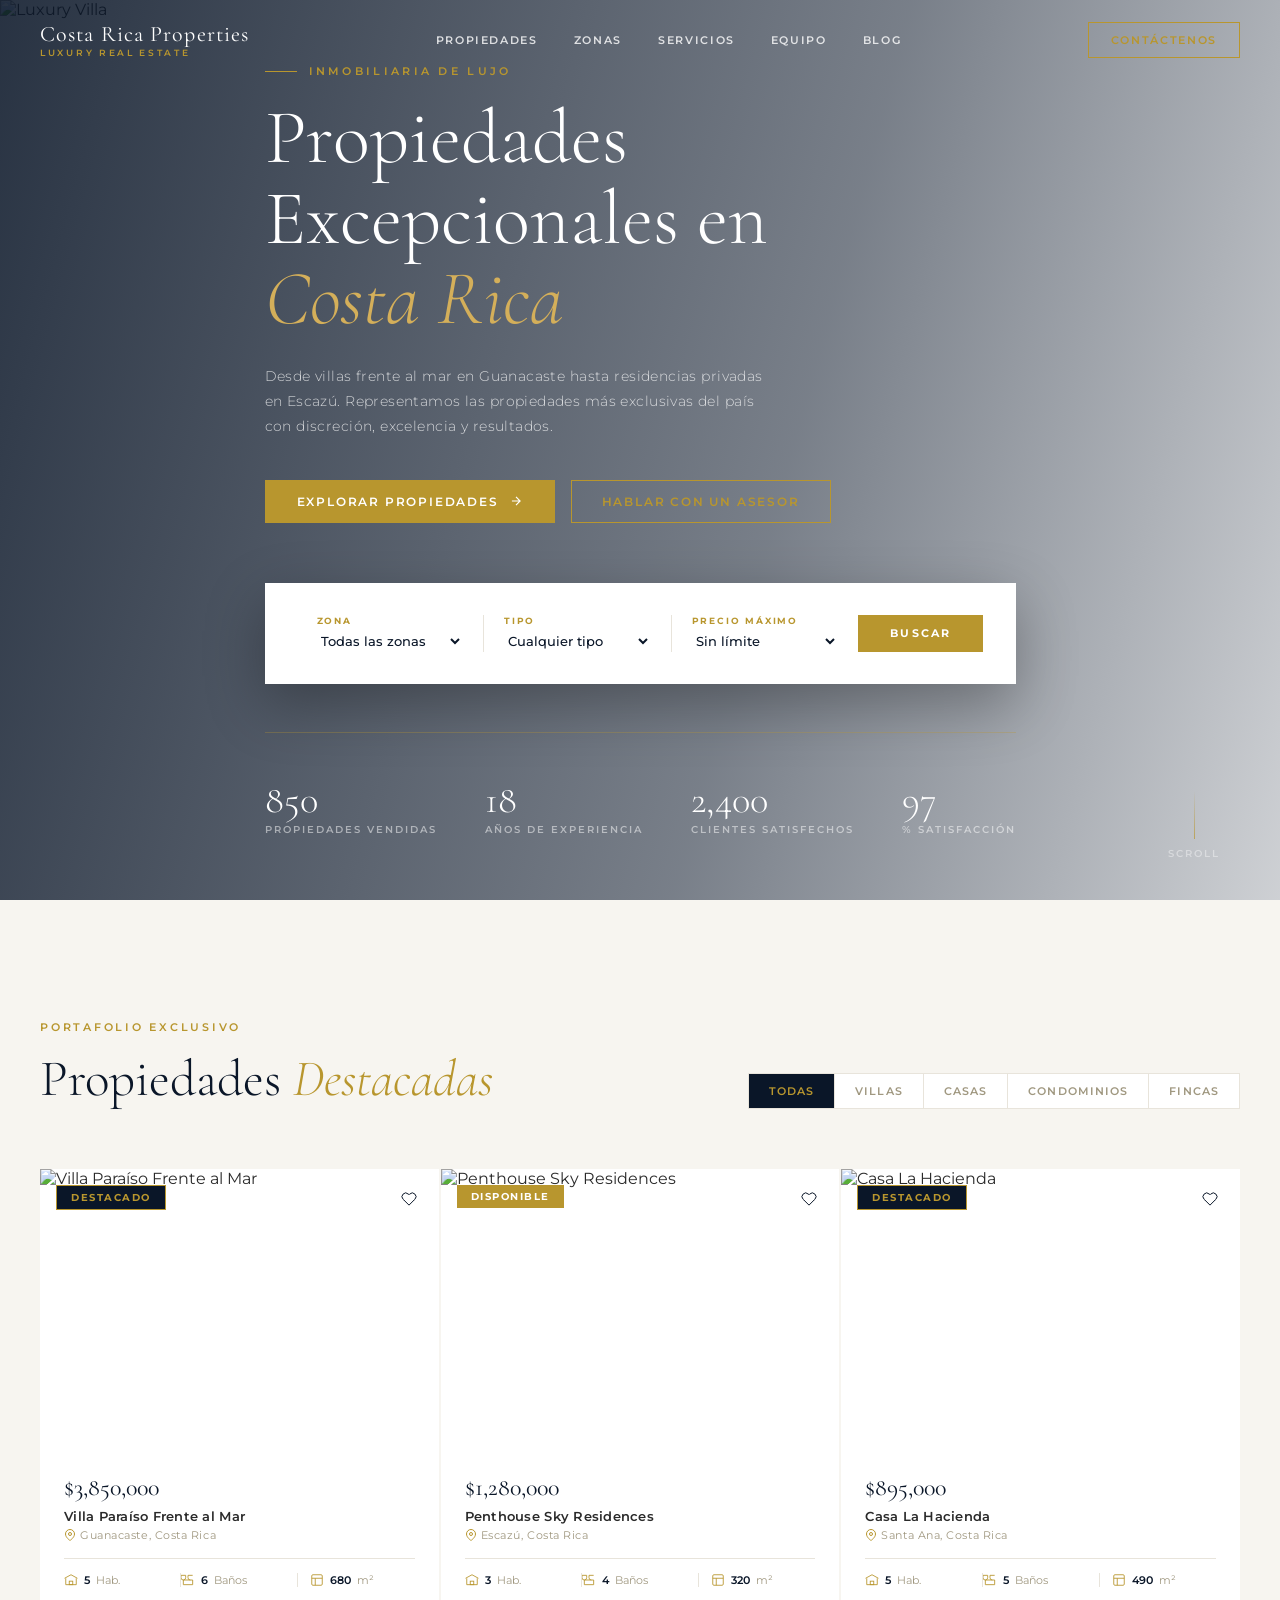
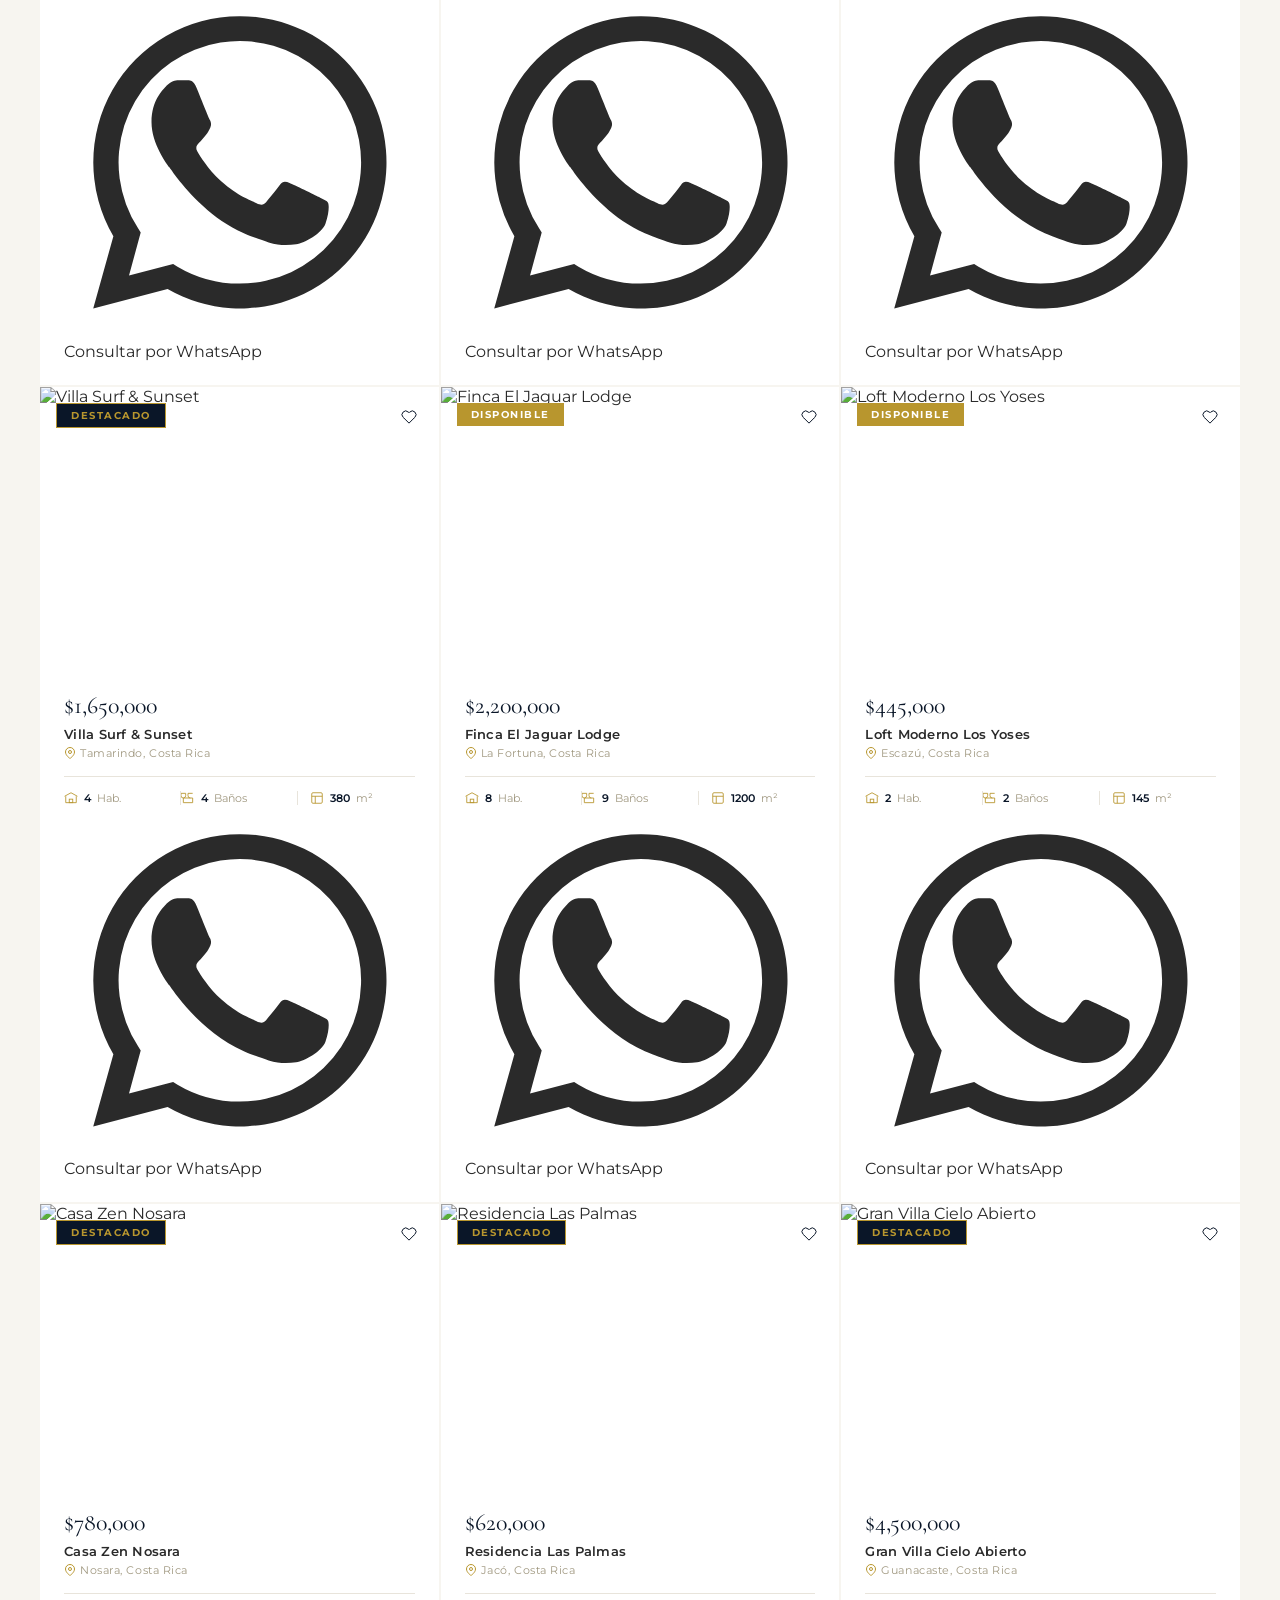
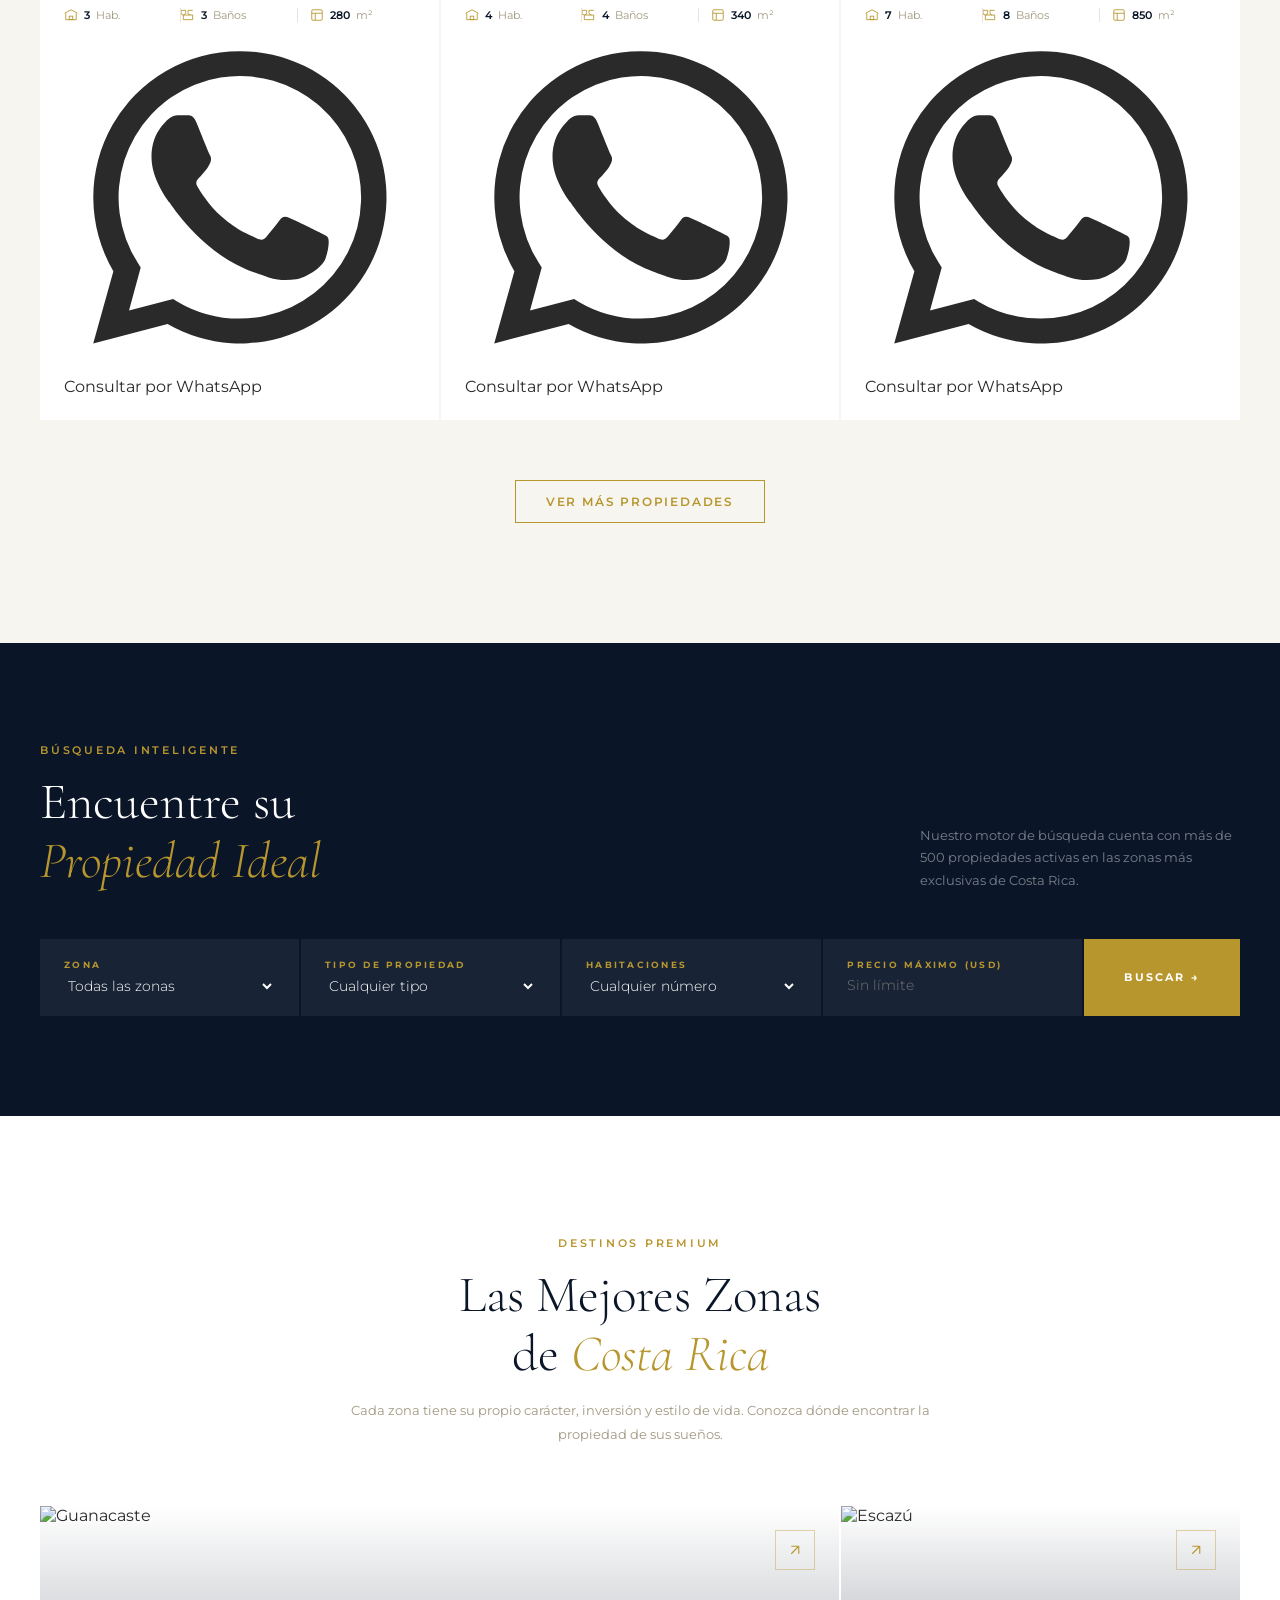
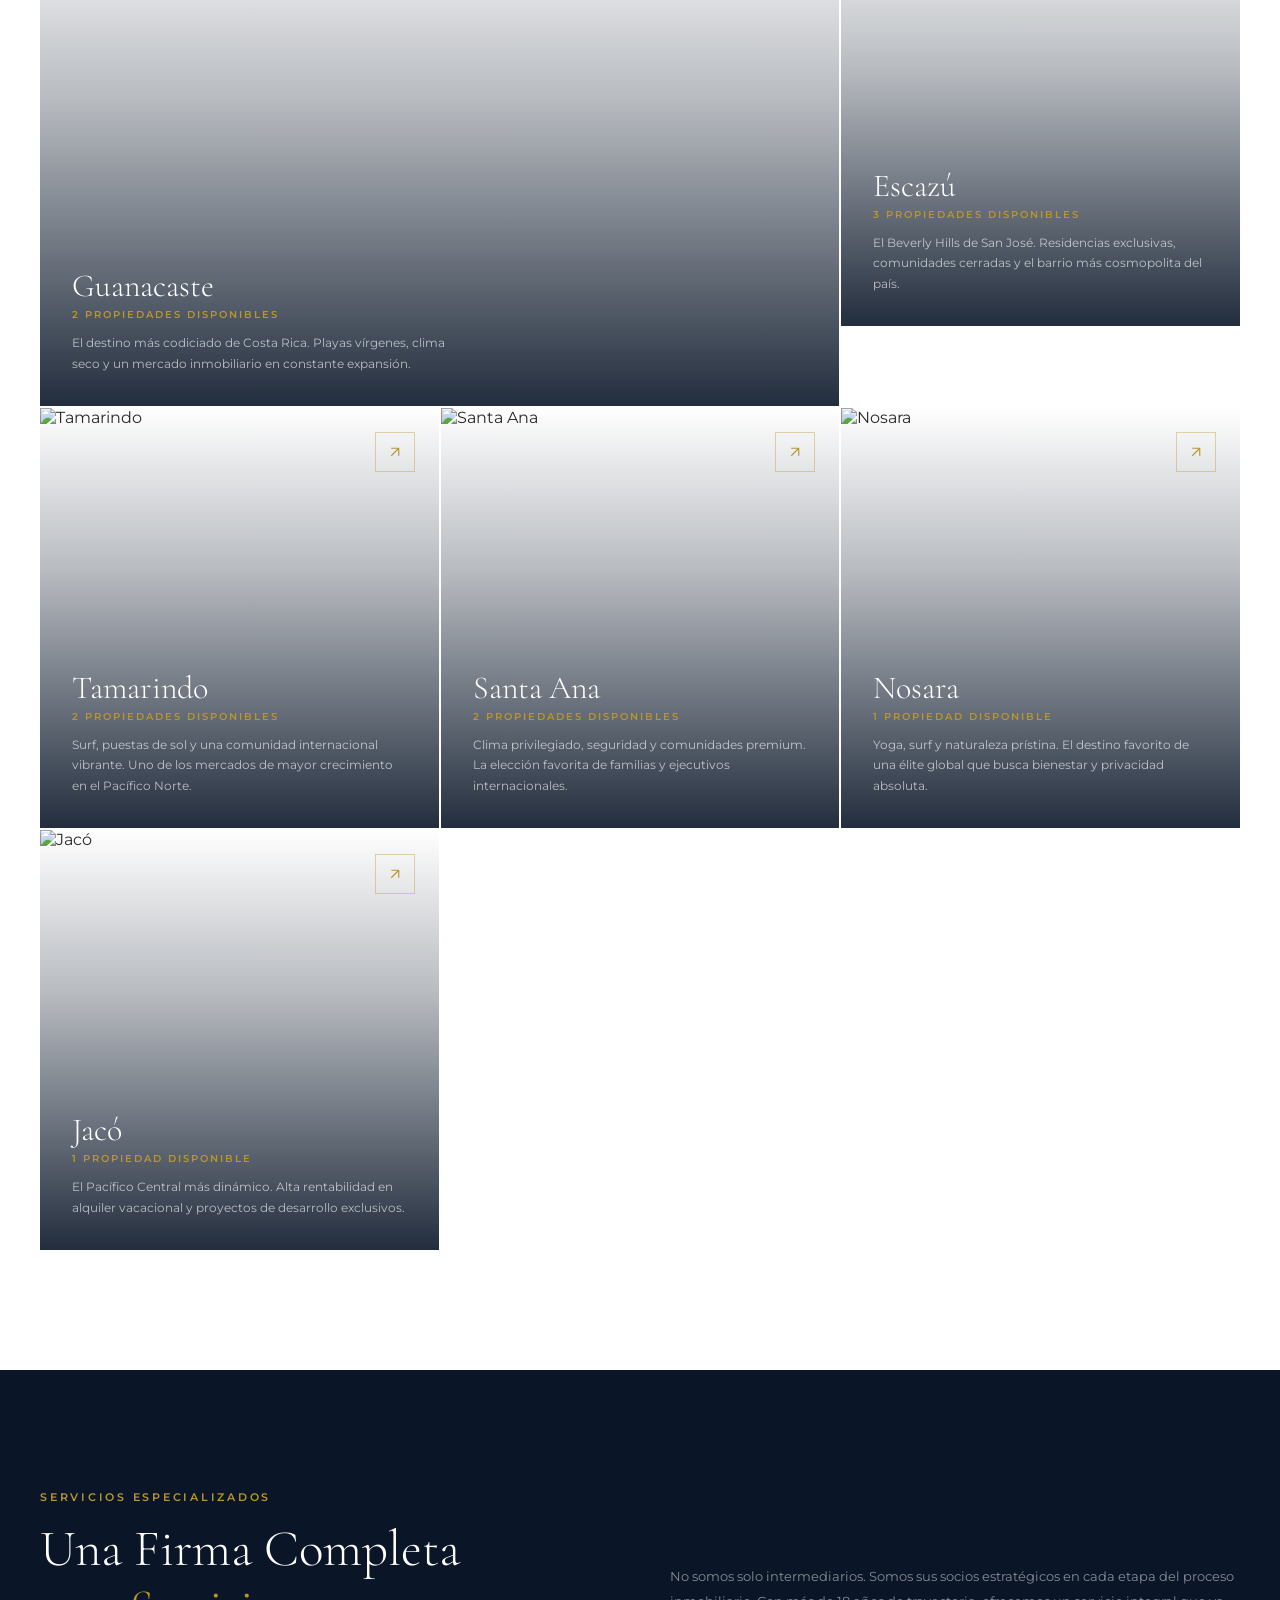
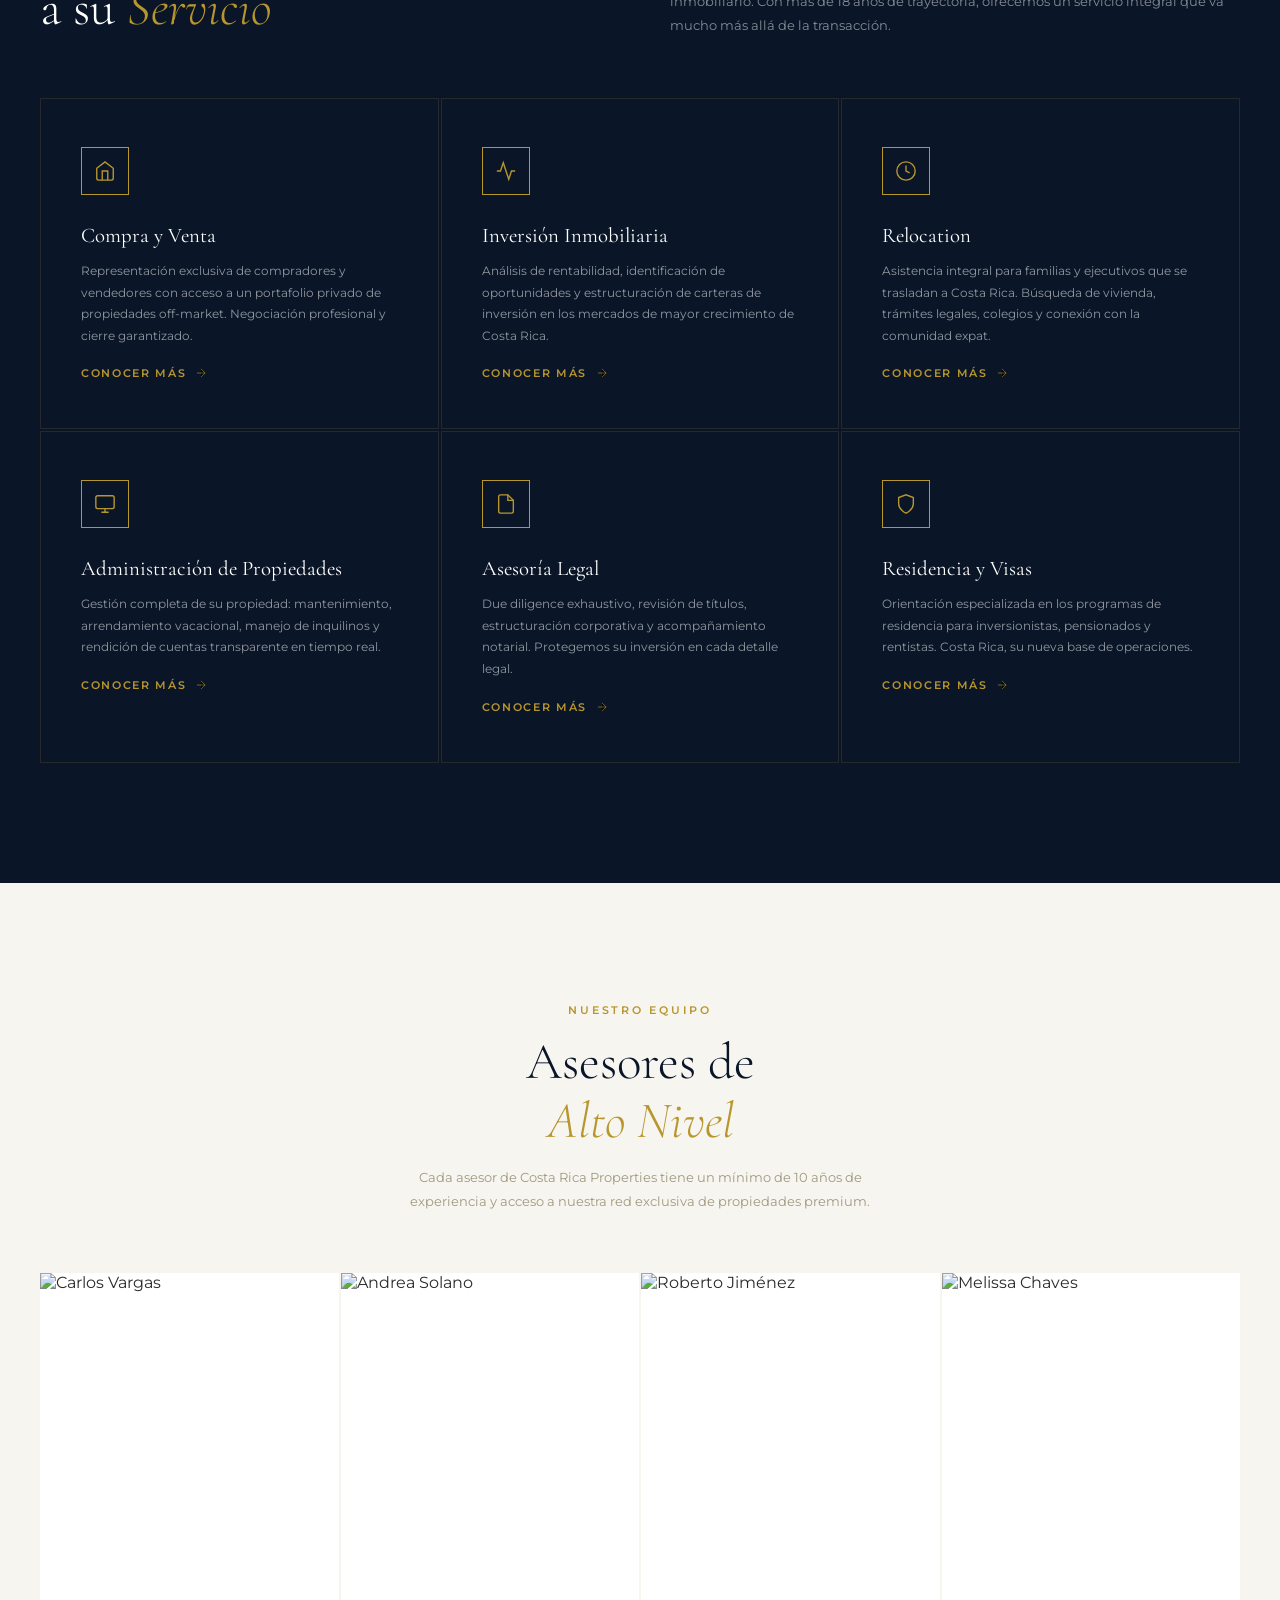
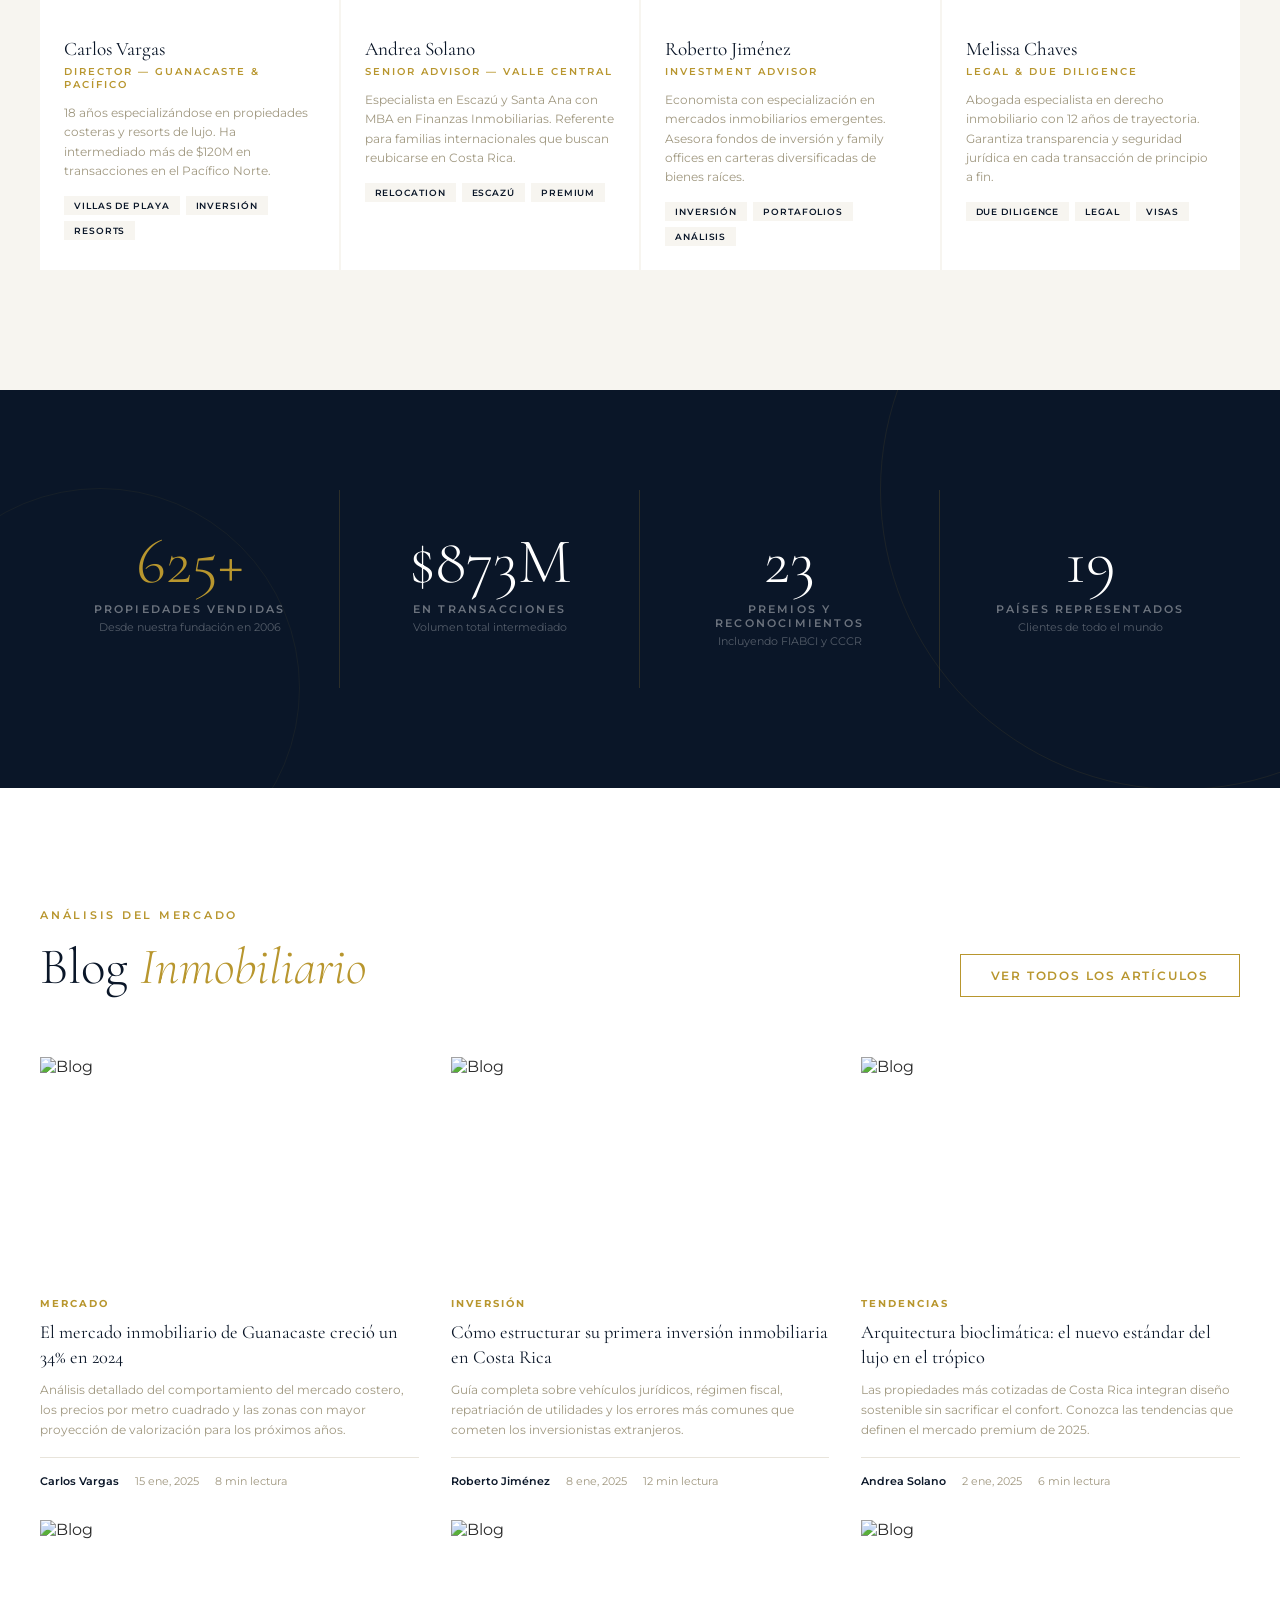
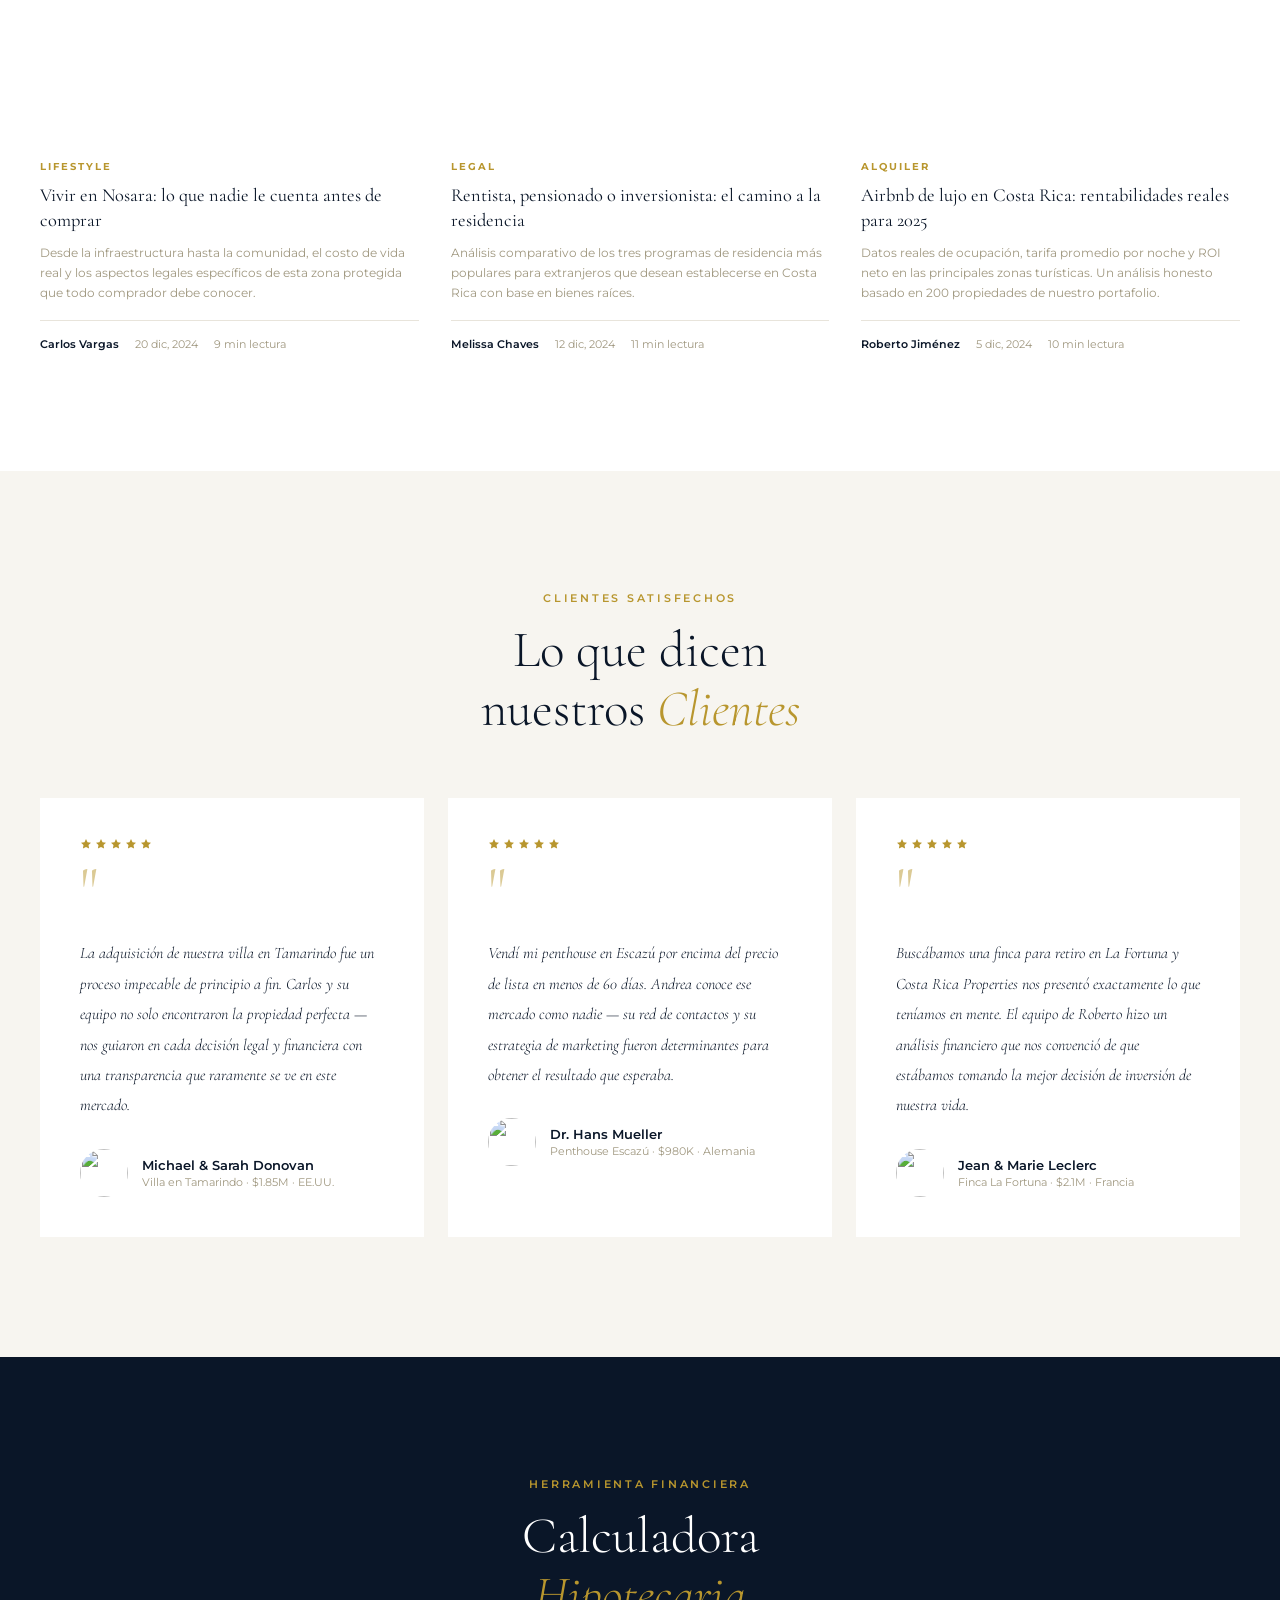
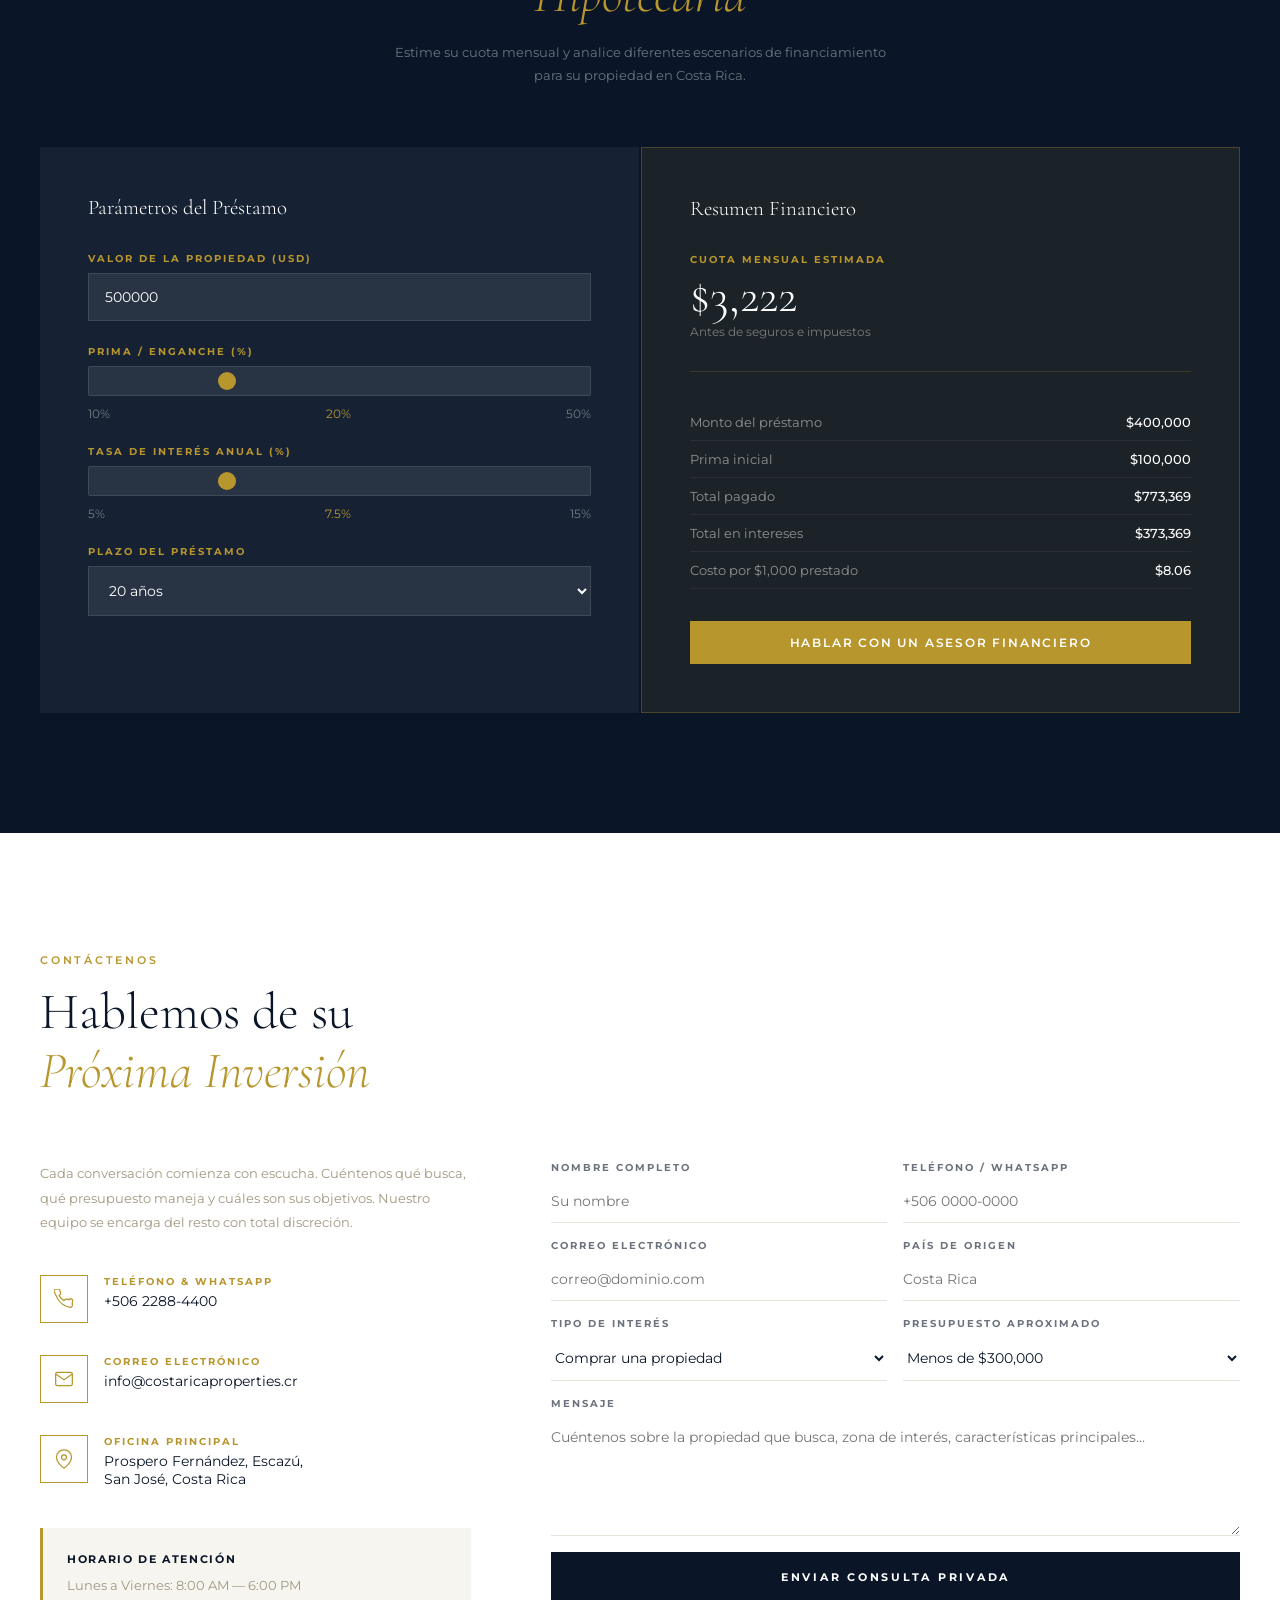
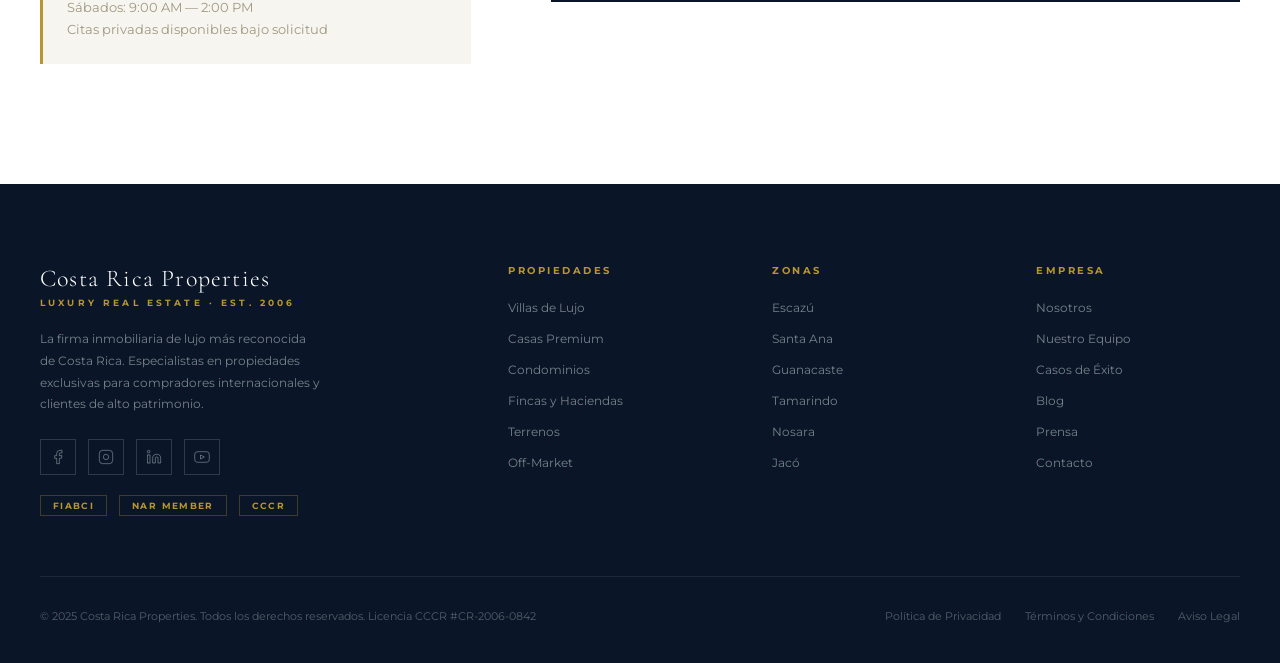
==== commit 805e3032: "feat: extraer propiedades a properties.js y conectar buscador y filtros - properties.js: array PROPE" ====
--- a/index.html
+++ b/index.html
@@ -89,10 +89,10 @@
           <label>Precio Máximo</label>
           <select id="filterPrice">
             <option value="">Sin límite</option>
-            <option>$500,000</option>
-            <option>$1,000,000</option>
-            <option>$2,000,000</option>
-            <option>$5,000,000</option>
+            <option value="500000">$500,000</option>
+            <option value="1000000">$1,000,000</option>
+            <option value="2000000">$2,000,000</option>
+            <option value="5000000">$5,000,000</option>
           </select>
         </div>
         <button class="search-btn" onclick="applyHeroFilter()">Buscar</button>
@@ -140,7 +140,7 @@
       </div>
     </div>
     <div class="properties-grid" id="propertiesGrid"></div>
-    <div class="load-more-wrap reveal"><button class="btn-outline" onclick="loadMore()">Ver Más Propiedades</button></div>
+    <div class="load-more-wrap reveal"><button class="btn-outline" id="loadMoreBtn" onclick="loadMore()">Ver Más Propiedades</button></div>
   </div>
 </section>
 
@@ -197,63 +197,63 @@
       <p style="font-size:13px;color:var(--gray-mid);line-height:1.8;margin-top:16px">Cada zona tiene su propio carácter, inversión y estilo de vida. Conozca dónde encontrar la propiedad de sus sueños.</p>
     </div>
     <div class="zones-grid reveal">
-      <div class="zone-card" onclick="filterProperties('Guanacaste',null);document.getElementById('properties').scrollIntoView({behavior:'smooth'})">
+      <div class="zone-card" onclick="filterByZone('Guanacaste')">
         <div class="zone-img"><img src="https://images.unsplash.com/photo-1506905925346-21bda4d32df4?w=1200&q=85&auto=format&fit=crop" alt="Guanacaste"></div>
         <div class="zone-overlay"></div>
         <div class="zone-arrow"><svg viewBox="0 0 24 24" fill="none" stroke="currentColor" stroke-width="1.5"><path d="M7 17L17 7M17 7H7M17 7v10"/></svg></div>
         <div class="zone-content">
           <div class="zone-name">Guanacaste</div>
-          <div class="zone-count">42 propiedades disponibles</div>
+          <div class="zone-count" data-zone-count="Guanacaste"></div>
           <div class="zone-desc">El destino más codiciado de Costa Rica. Playas vírgenes, clima seco y un mercado inmobiliario en constante expansión.</div>
         </div>
       </div>
-      <div class="zone-card">
+      <div class="zone-card" onclick="filterByZone('Escazú')">
         <div class="zone-img"><img src="https://images.unsplash.com/photo-1613490493576-7fde63acd811?w=800&q=85&auto=format&fit=crop" alt="Escazú"></div>
         <div class="zone-overlay"></div>
         <div class="zone-arrow"><svg viewBox="0 0 24 24" fill="none" stroke="currentColor" stroke-width="1.5"><path d="M7 17L17 7M17 7H7M17 7v10"/></svg></div>
         <div class="zone-content">
           <div class="zone-name">Escazú</div>
-          <div class="zone-count">68 propiedades disponibles</div>
+          <div class="zone-count" data-zone-count="Escazú"></div>
           <div class="zone-desc">El Beverly Hills de San José. Residencias exclusivas, comunidades cerradas y el barrio más cosmopolita del país.</div>
         </div>
       </div>
-      <div class="zone-card">
+      <div class="zone-card" onclick="filterByZone('Tamarindo')">
         <div class="zone-img"><img src="https://images.unsplash.com/photo-1499793983690-e29da59ef1c2?w=800&q=85&auto=format&fit=crop" alt="Tamarindo"></div>
         <div class="zone-overlay"></div>
         <div class="zone-arrow"><svg viewBox="0 0 24 24" fill="none" stroke="currentColor" stroke-width="1.5"><path d="M7 17L17 7M17 7H7M17 7v10"/></svg></div>
         <div class="zone-content">
           <div class="zone-name">Tamarindo</div>
-          <div class="zone-count">29 propiedades disponibles</div>
+          <div class="zone-count" data-zone-count="Tamarindo"></div>
           <div class="zone-desc">Surf, puestas de sol y una comunidad internacional vibrante. Uno de los mercados de mayor crecimiento en el Pacífico Norte.</div>
         </div>
       </div>
-      <div class="zone-card">
+      <div class="zone-card" onclick="filterByZone('Santa Ana')">
         <div class="zone-img"><img src="https://images.unsplash.com/photo-1580587771525-78b9dba3b914?w=800&q=85&auto=format&fit=crop" alt="Santa Ana"></div>
         <div class="zone-overlay"></div>
         <div class="zone-arrow"><svg viewBox="0 0 24 24" fill="none" stroke="currentColor" stroke-width="1.5"><path d="M7 17L17 7M17 7H7M17 7v10"/></svg></div>
         <div class="zone-content">
           <div class="zone-name">Santa Ana</div>
-          <div class="zone-count">54 propiedades disponibles</div>
+          <div class="zone-count" data-zone-count="Santa Ana"></div>
           <div class="zone-desc">Clima privilegiado, seguridad y comunidades premium. La elección favorita de familias y ejecutivos internacionales.</div>
         </div>
       </div>
-      <div class="zone-card">
+      <div class="zone-card" onclick="filterByZone('Nosara')">
         <div class="zone-img"><img src="https://images.unsplash.com/photo-1448630360428-65456885c650?w=800&q=85&auto=format&fit=crop" alt="Nosara"></div>
         <div class="zone-overlay"></div>
         <div class="zone-arrow"><svg viewBox="0 0 24 24" fill="none" stroke="currentColor" stroke-width="1.5"><path d="M7 17L17 7M17 7H7M17 7v10"/></svg></div>
         <div class="zone-content">
           <div class="zone-name">Nosara</div>
-          <div class="zone-count">18 propiedades disponibles</div>
+          <div class="zone-count" data-zone-count="Nosara"></div>
           <div class="zone-desc">Yoga, surf y naturaleza prístina. El destino favorito de una élite global que busca bienestar y privacidad absoluta.</div>
         </div>
       </div>
-      <div class="zone-card">
+      <div class="zone-card" onclick="filterByZone('Jacó')">
         <div class="zone-img"><img src="https://images.unsplash.com/photo-1502672260266-1c1ef2d93688?w=800&q=85&auto=format&fit=crop" alt="Jacó"></div>
         <div class="zone-overlay"></div>
         <div class="zone-arrow"><svg viewBox="0 0 24 24" fill="none" stroke="currentColor" stroke-width="1.5"><path d="M7 17L17 7M17 7H7M17 7v10"/></svg></div>
         <div class="zone-content">
           <div class="zone-name">Jacó</div>
-          <div class="zone-count">33 propiedades disponibles</div>
+          <div class="zone-count" data-zone-count="Jacó"></div>
           <div class="zone-desc">El Pacífico Central más dinámico. Alta rentabilidad en alquiler vacacional y proyectos de desarrollo exclusivos.</div>
         </div>
       </div>
@@ -774,6 +774,7 @@
   </div>
 </div>
 
+<script src="properties.js" defer></script>
 <script src="script.js" defer></script>
 </body>
 </html>
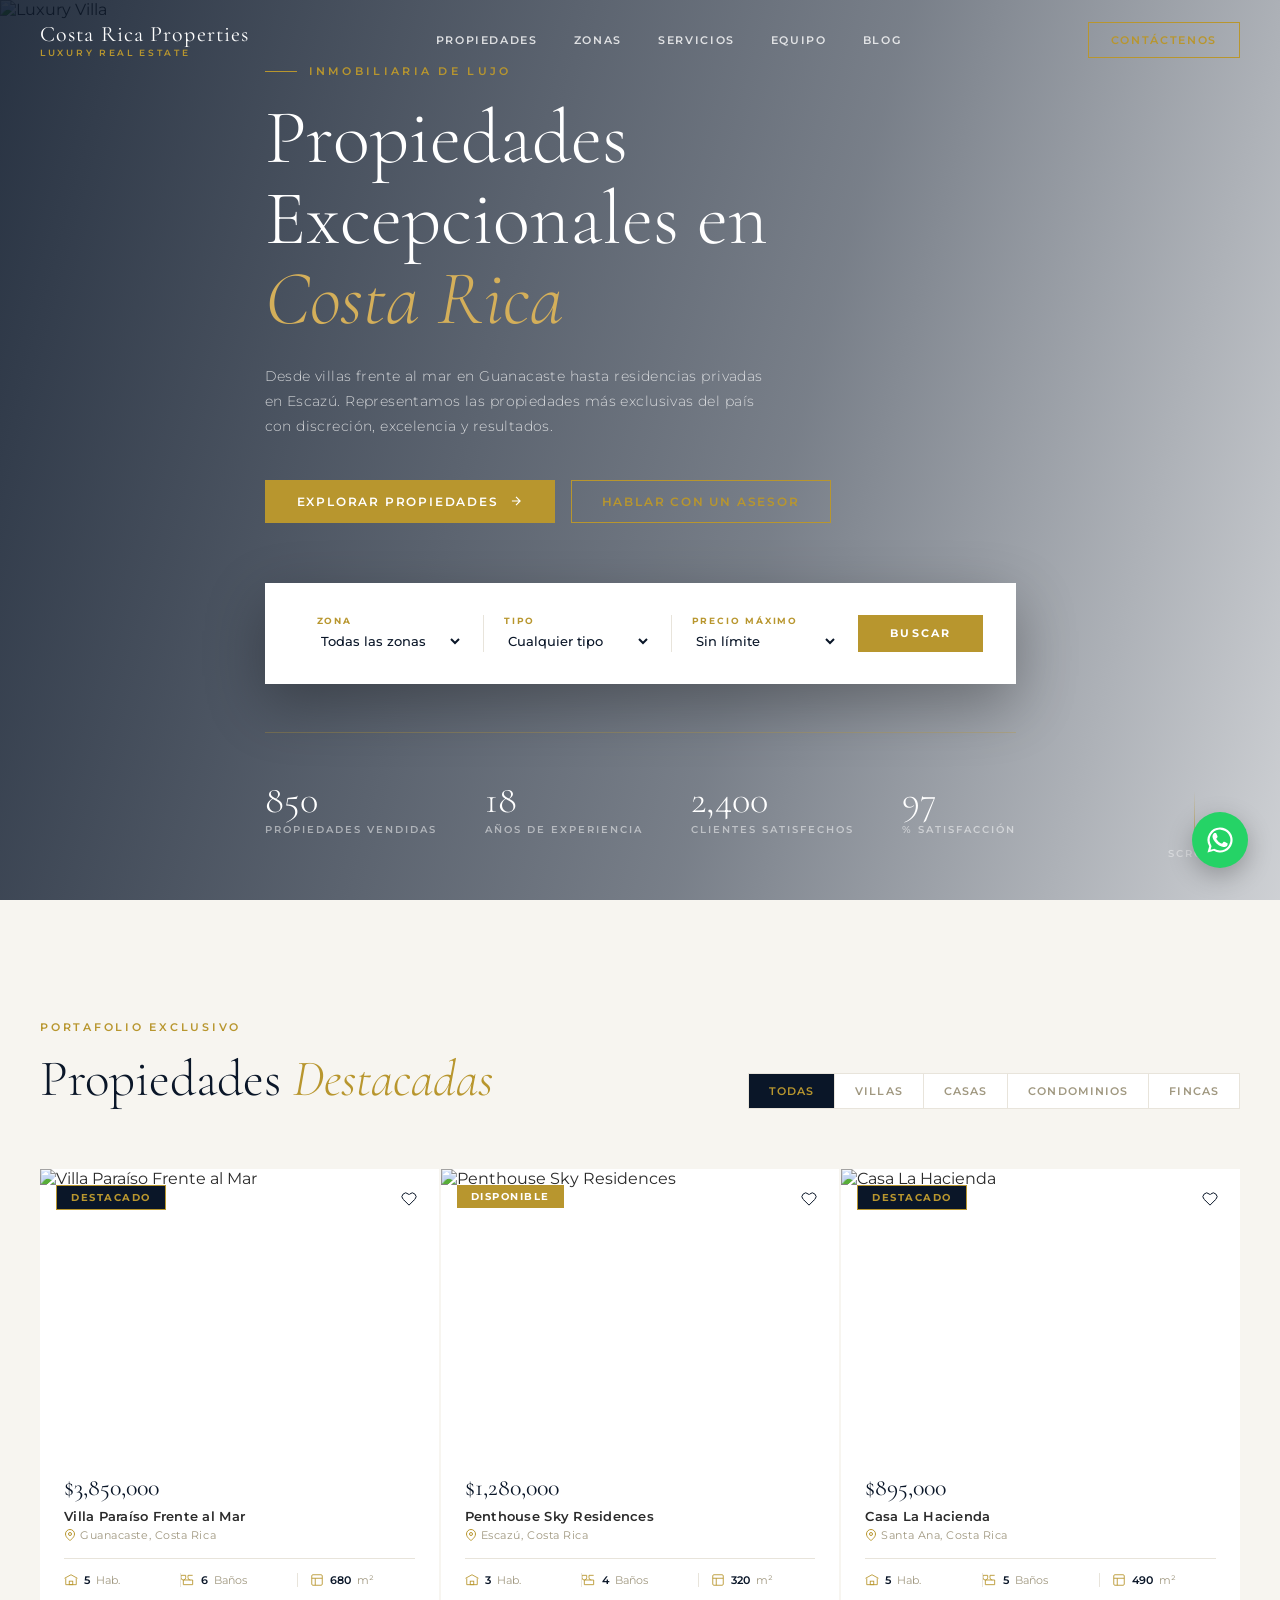
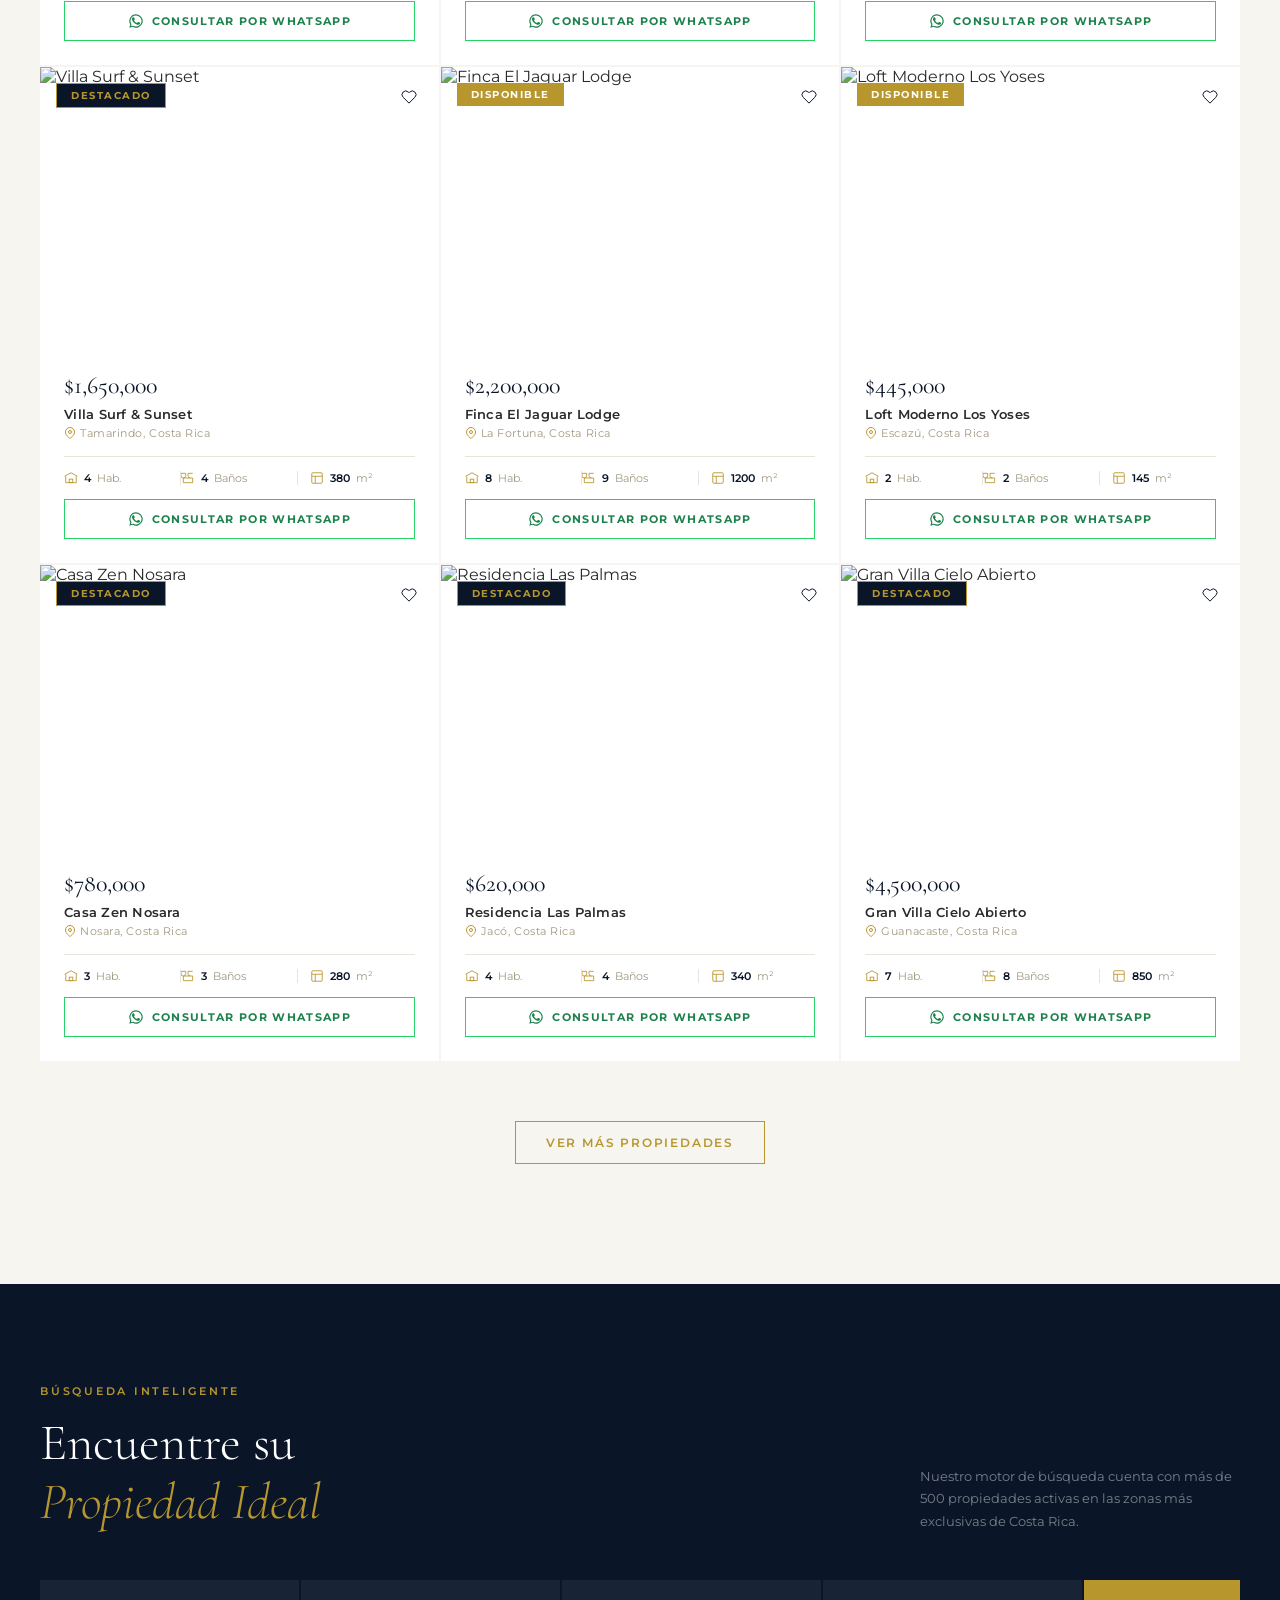
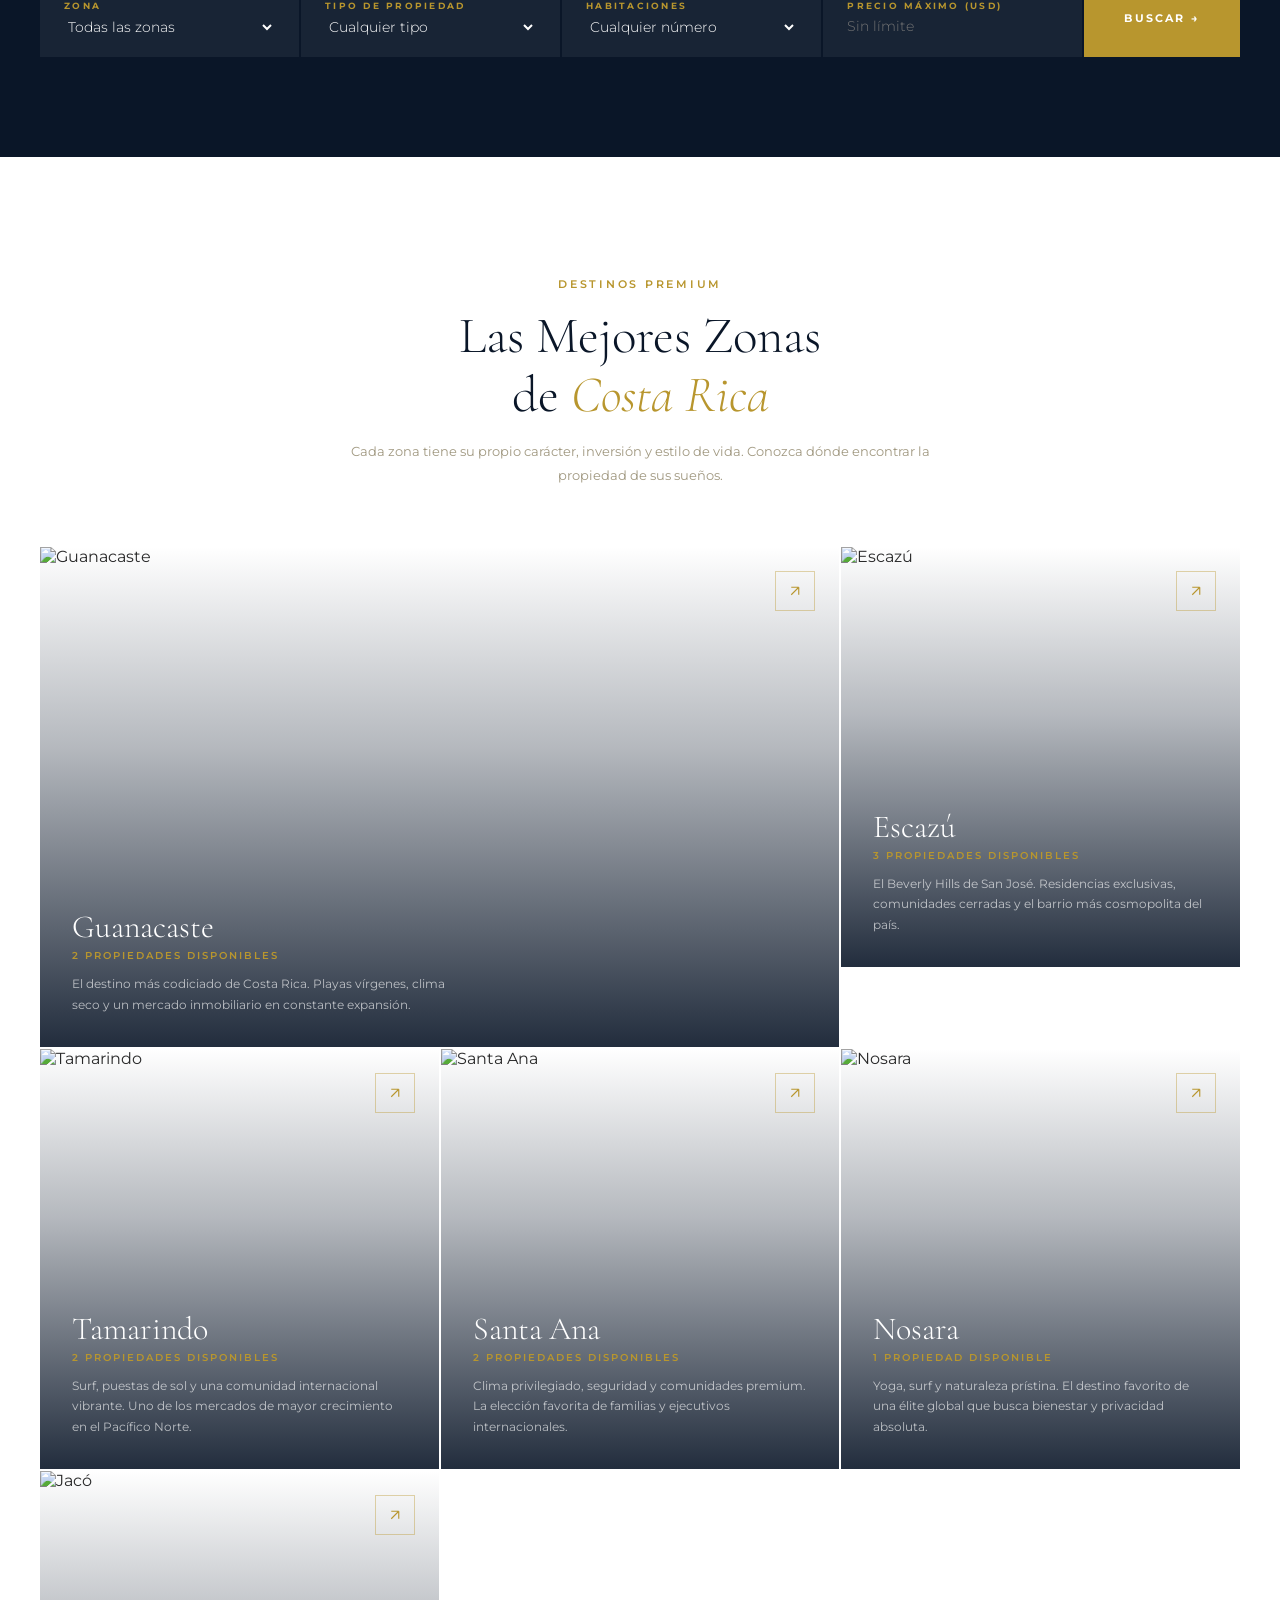
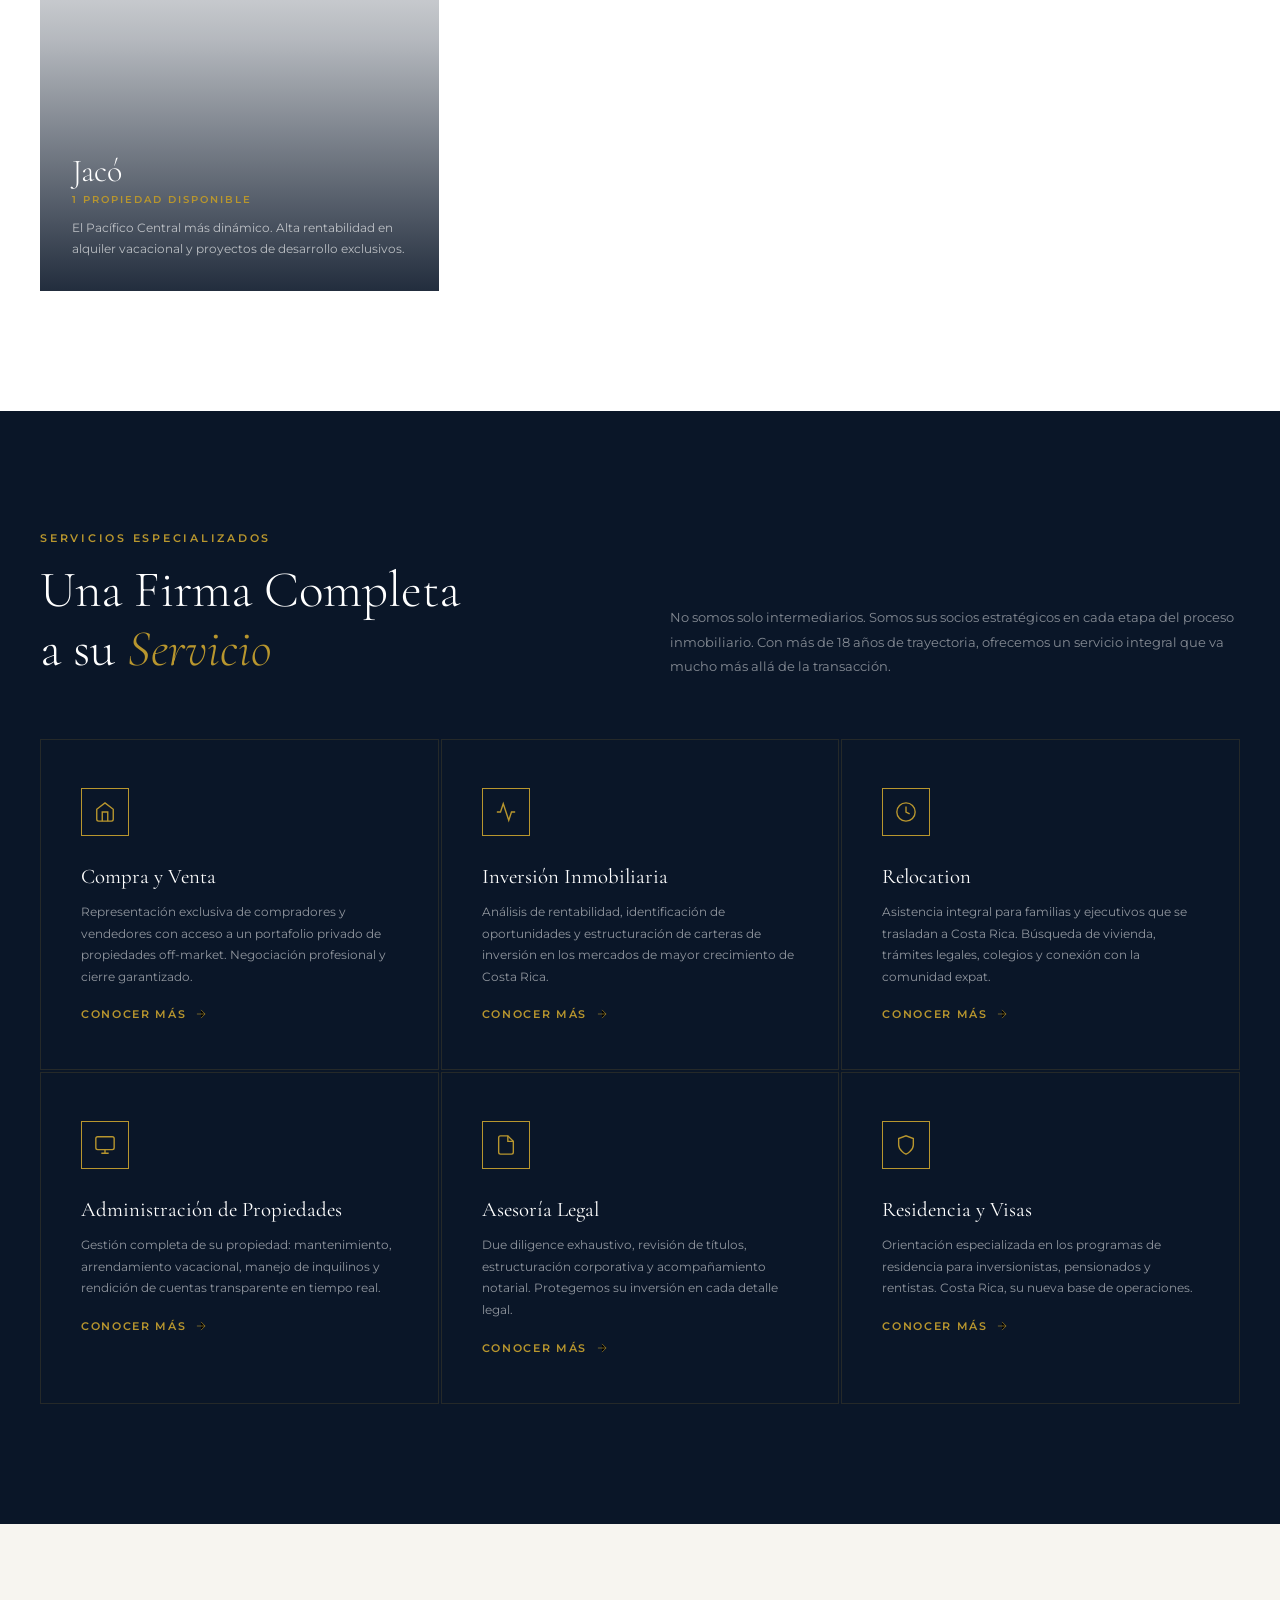
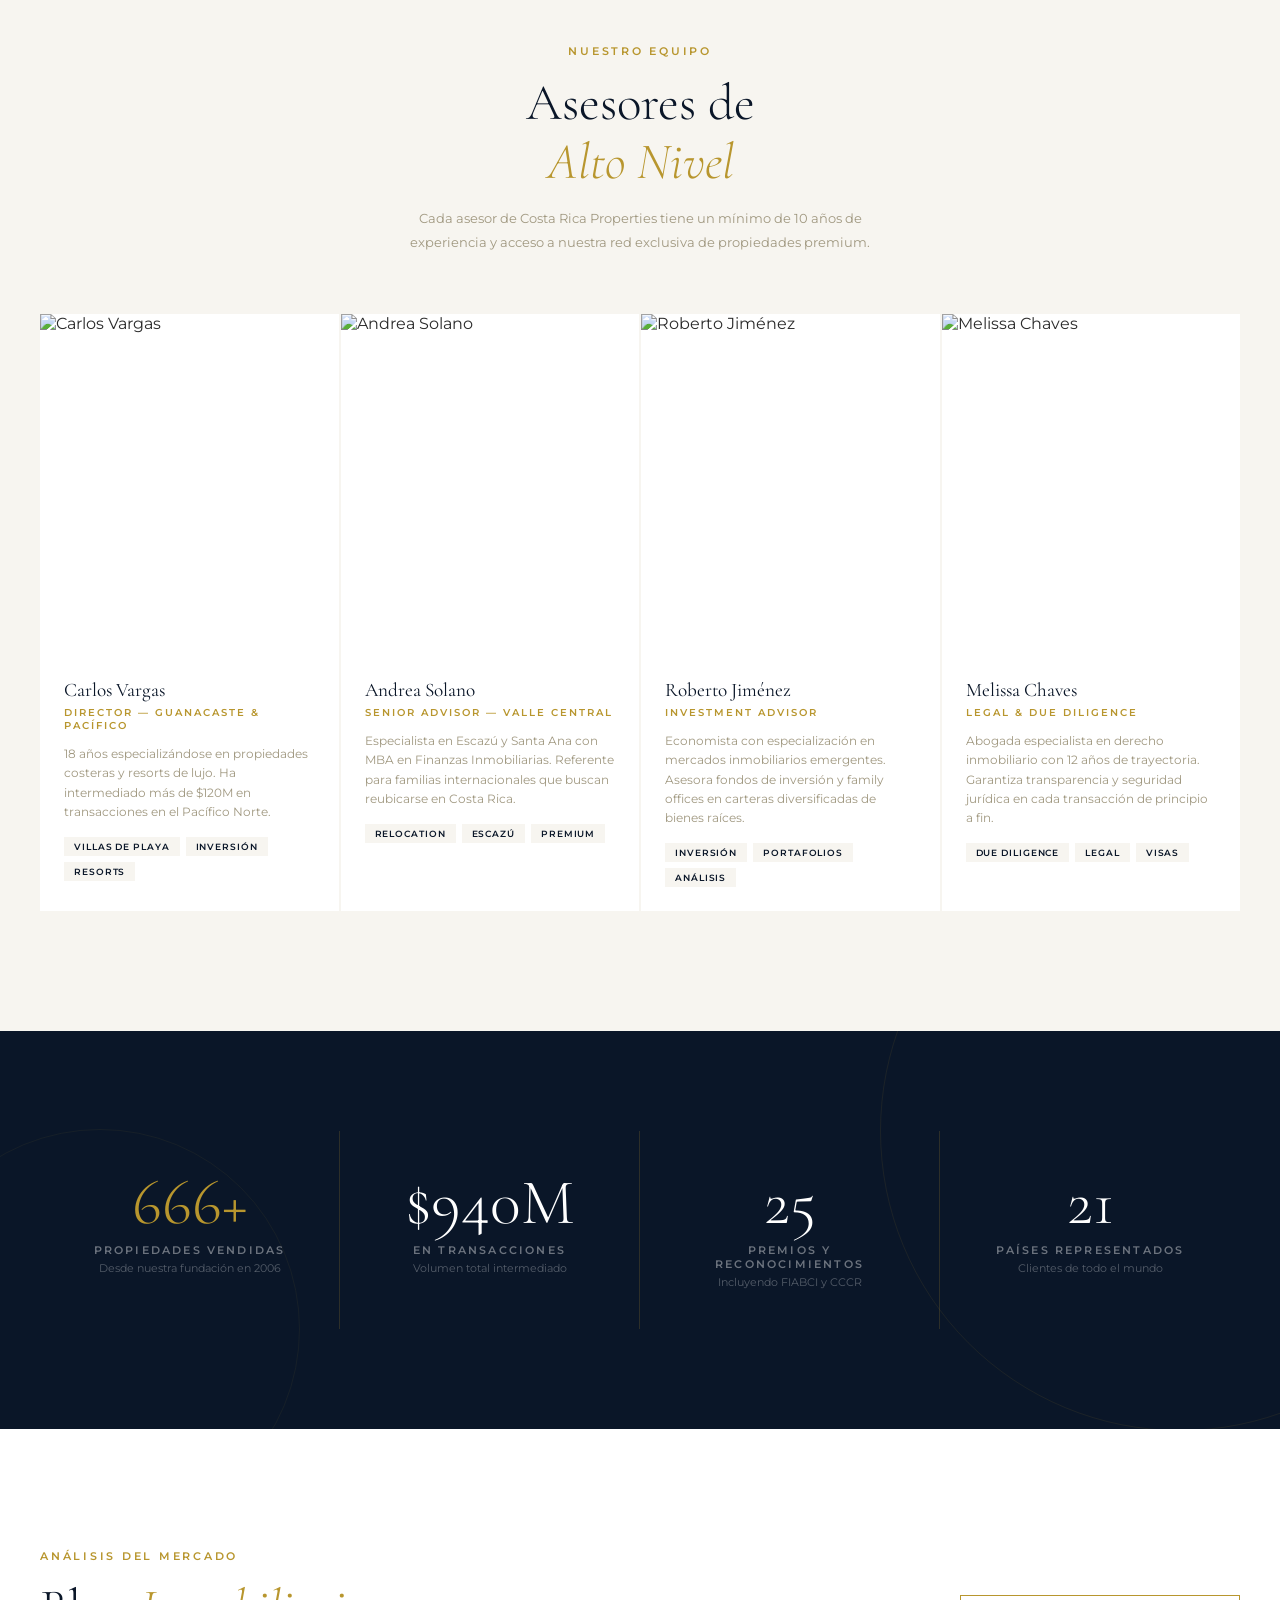
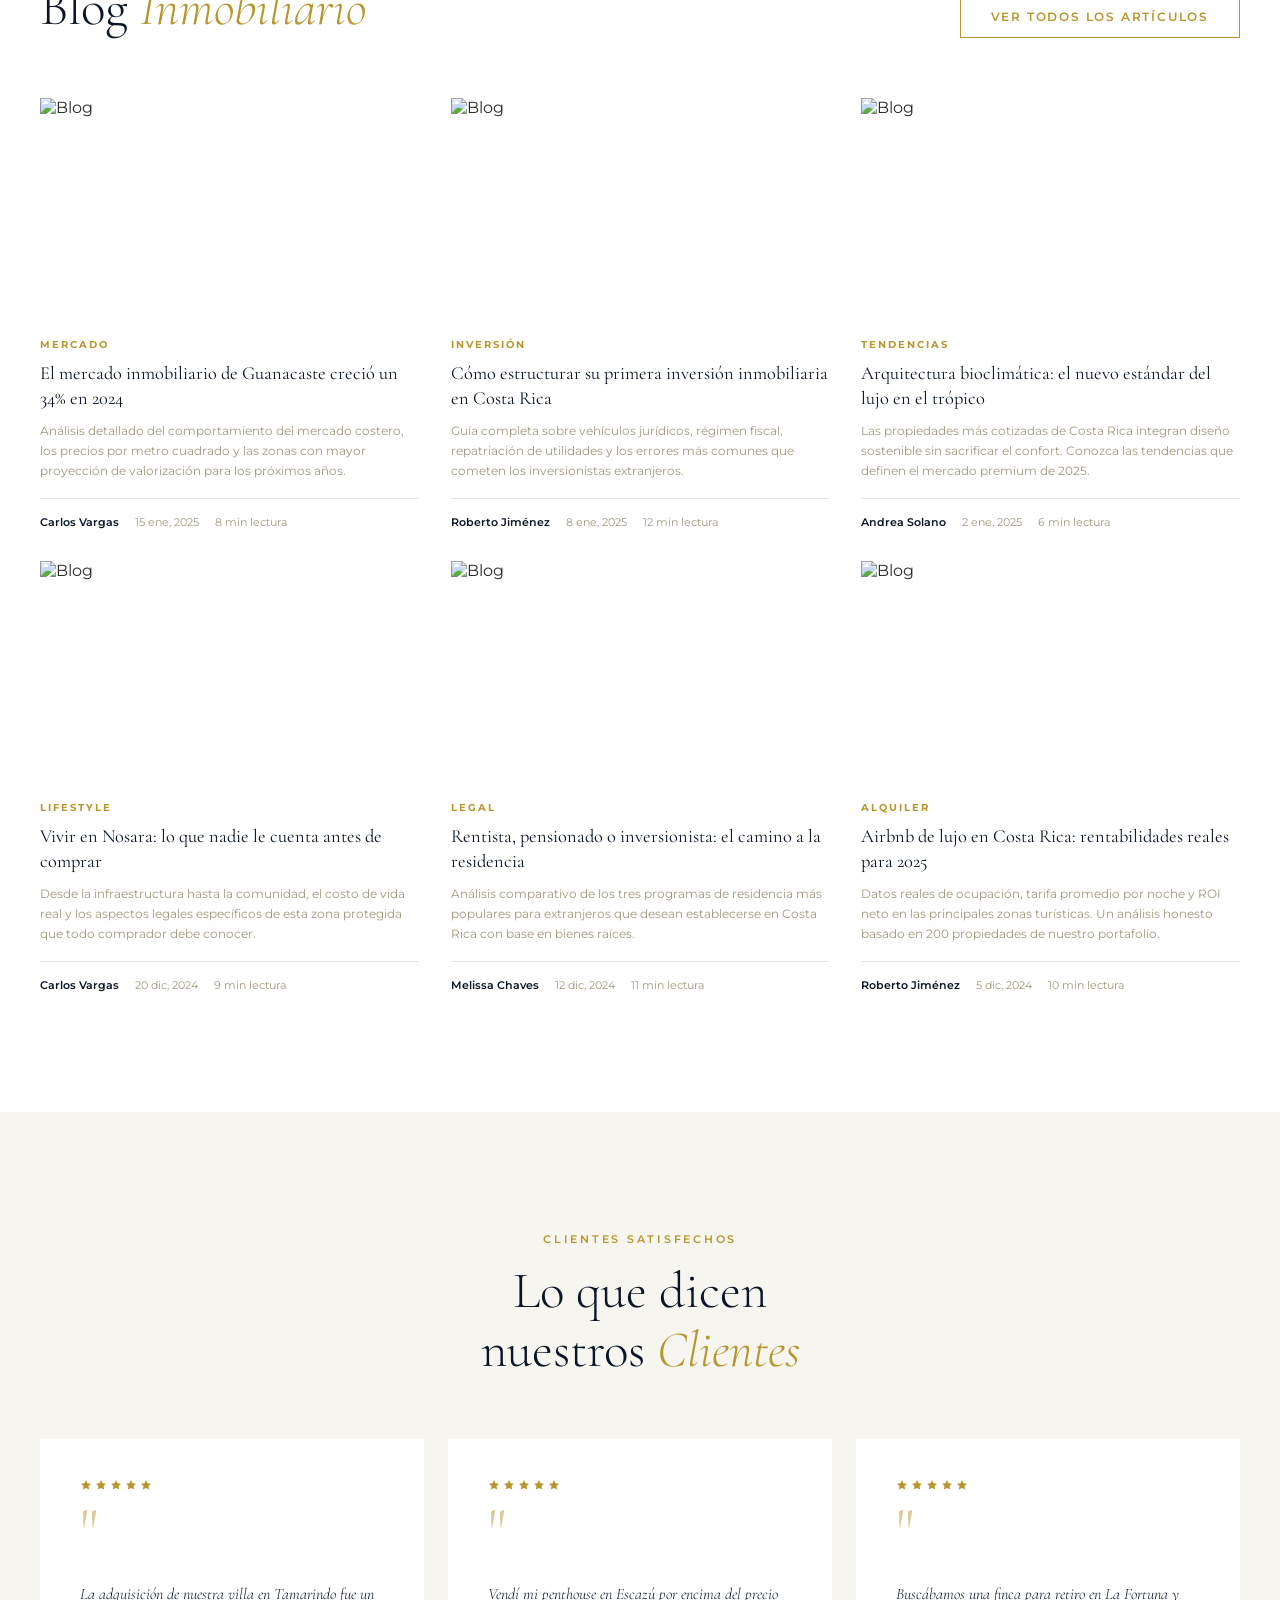
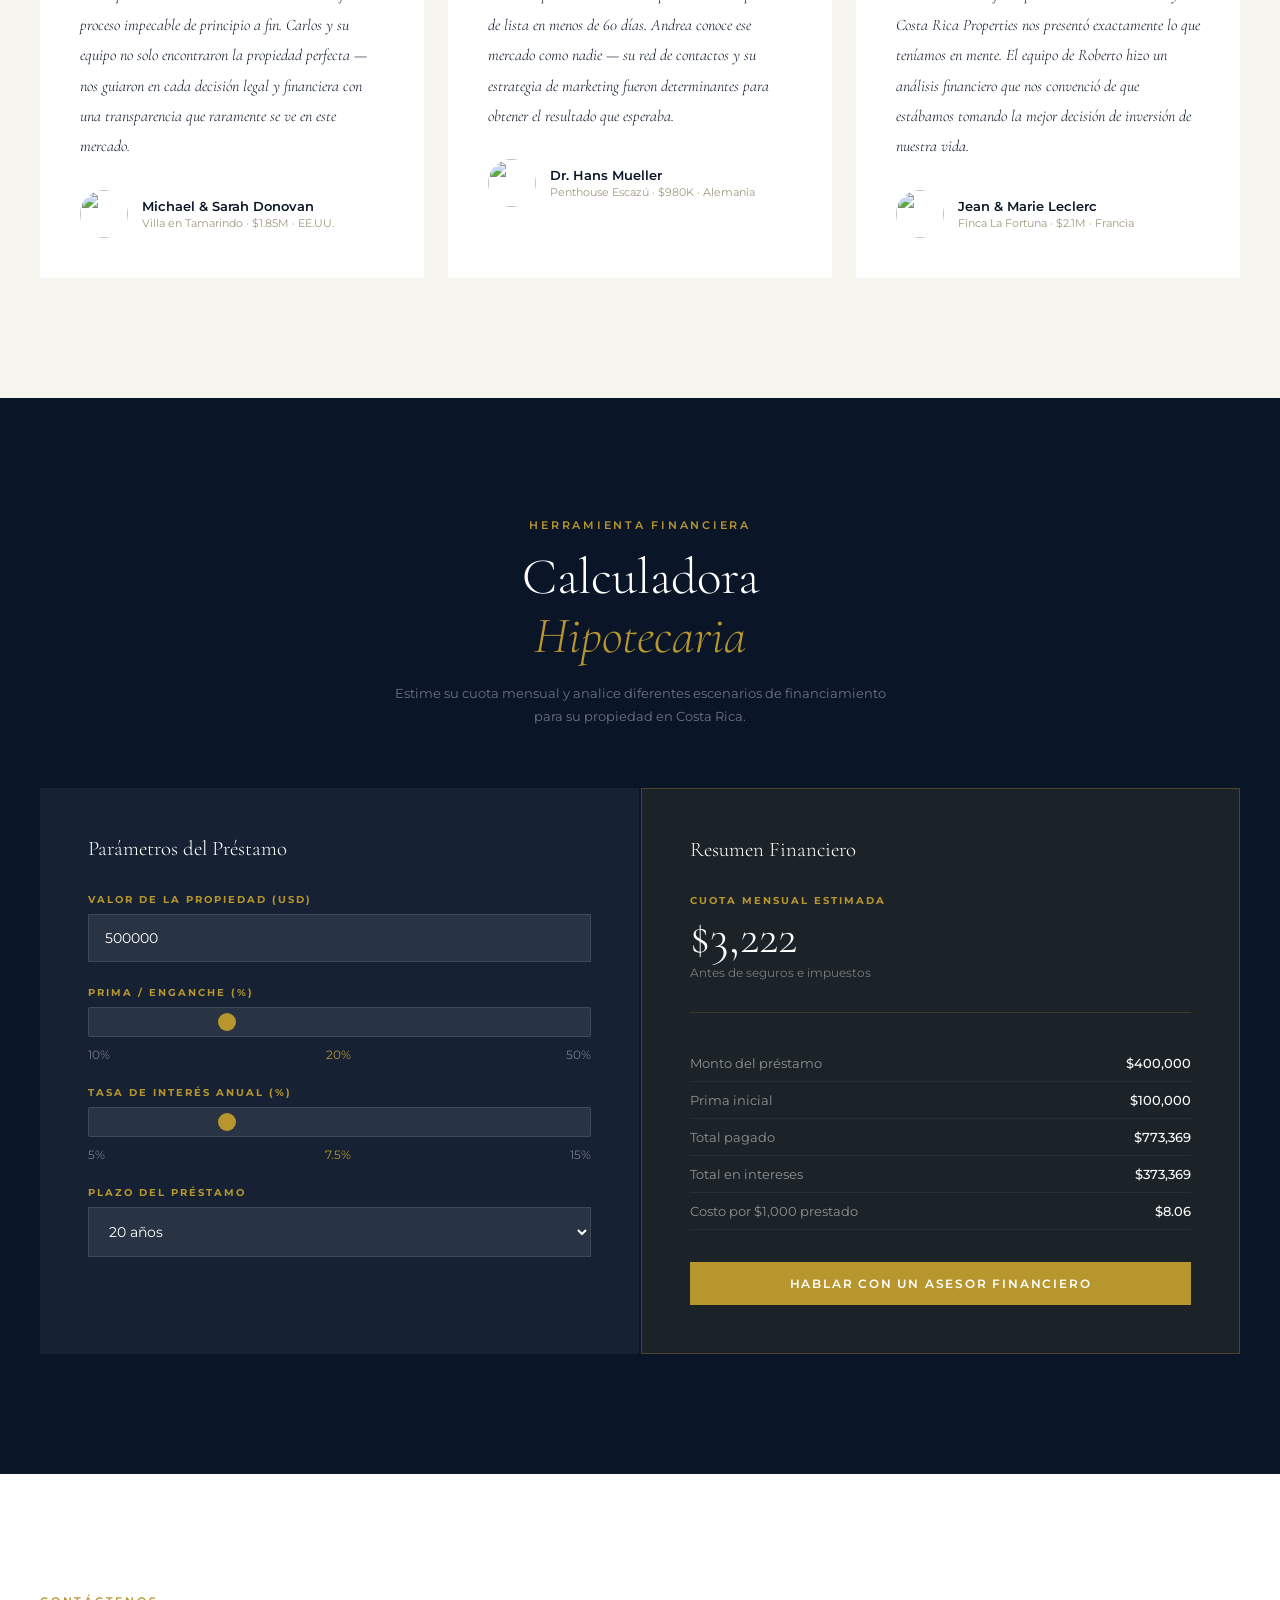
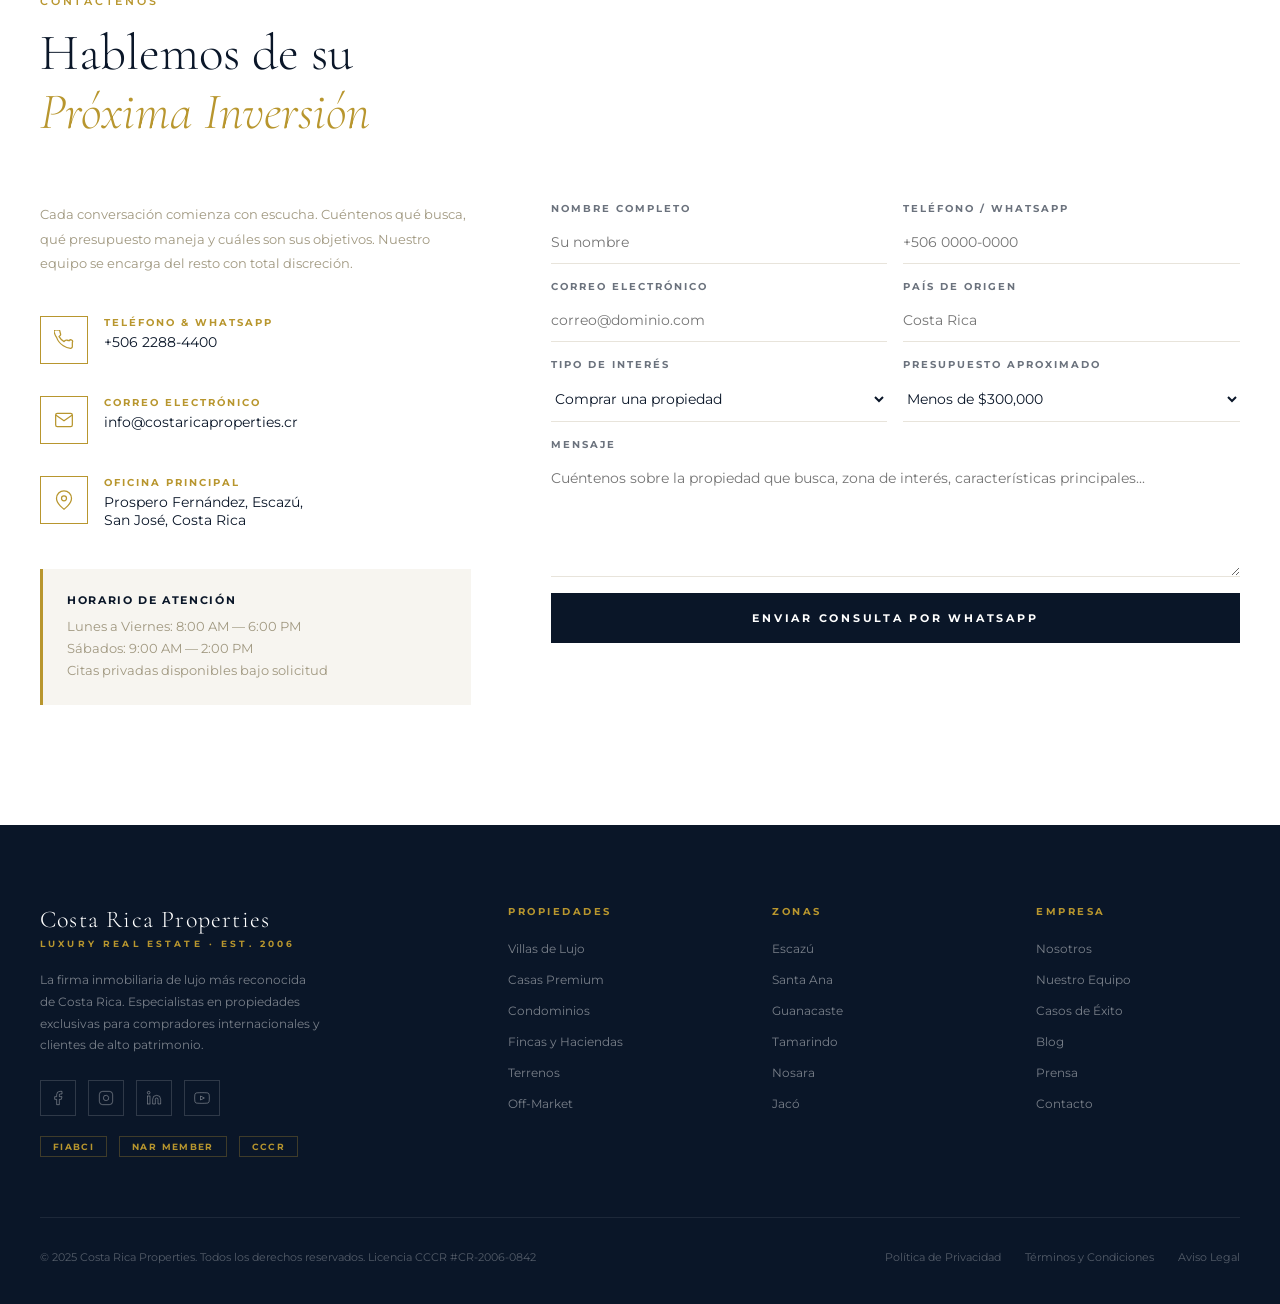
==== commit 3b220bc0: "feat: contacto por WhatsApp en formulario, botón flotante y cards - El submit del formulario abre wa" ====
--- a/index.html
+++ b/index.html
@@ -612,26 +612,29 @@
         </div>
       </div>
       <div class="reveal">
-        <div class="contact-form" id="contactForm">
+        <!-- El submit abre WhatsApp con los datos precargados (ver submitForm en script.js).
+             Para migrar a Formspree: agregar action="https://formspree.io/f/TU_ID" method="POST"
+             y quitar el onsubmit; los campos ya tienen name=. -->
+        <form class="contact-form" id="contactForm" onsubmit="submitForm(event)">
           <div class="form-field">
-            <label>Nombre Completo</label>
-            <input type="text" placeholder="Su nombre">
+            <label for="cNombre">Nombre Completo</label>
+            <input type="text" id="cNombre" name="nombre" placeholder="Su nombre" required>
           </div>
           <div class="form-field">
-            <label>Teléfono / WhatsApp</label>
-            <input type="tel" placeholder="+506 0000-0000">
+            <label for="cTelefono">Teléfono / WhatsApp</label>
+            <input type="tel" id="cTelefono" name="telefono" placeholder="+506 0000-0000">
           </div>
           <div class="form-field">
-            <label>Correo Electrónico</label>
-            <input type="email" placeholder="correo@dominio.com">
+            <label for="cEmail">Correo Electrónico</label>
+            <input type="email" id="cEmail" name="email" placeholder="correo@dominio.com">
           </div>
           <div class="form-field">
-            <label>País de Origen</label>
-            <input type="text" placeholder="Costa Rica">
+            <label for="cPais">País de Origen</label>
+            <input type="text" id="cPais" name="pais" placeholder="Costa Rica">
           </div>
           <div class="form-field">
-            <label>Tipo de Interés</label>
-            <select>
+            <label for="cInteres">Tipo de Interés</label>
+            <select id="cInteres" name="interes">
               <option>Comprar una propiedad</option>
               <option>Vender una propiedad</option>
               <option>Inversión inmobiliaria</option>
@@ -640,8 +643,8 @@
             </select>
           </div>
           <div class="form-field">
-            <label>Presupuesto Aproximado</label>
-            <select>
+            <label for="cPresupuesto">Presupuesto Aproximado</label>
+            <select id="cPresupuesto" name="presupuesto">
               <option>Menos de $300,000</option>
               <option>$300,000 — $600,000</option>
               <option>$600,000 — $1,200,000</option>
@@ -650,15 +653,15 @@
             </select>
           </div>
           <div class="form-field full">
-            <label>Mensaje</label>
-            <textarea placeholder="Cuéntenos sobre la propiedad que busca, zona de interés, características principales..."></textarea>
-          </div>
-          <div class="form-submit"><button onclick="submitForm(event)">Enviar Consulta Privada</button></div>
+            <label for="cMensaje">Mensaje</label>
+            <textarea id="cMensaje" name="mensaje" placeholder="Cuéntenos sobre la propiedad que busca, zona de interés, características principales..."></textarea>
+          </div>
+          <div class="form-submit"><button type="submit">Enviar Consulta por WhatsApp</button></div>
           <div class="form-success" id="formSuccess">
             <div class="form-success-icon">✦</div>
-            <div class="form-success-text">Gracias por contactarnos.<br><span style="color:var(--gold)">Un asesor se comunicará con usted en menos de 4 horas hábiles.</span></div>
-          </div>
-        </div>
+            <div class="form-success-text">Se abrió WhatsApp con su consulta lista para enviar.<br><span style="color:var(--gold)">Un asesor se comunicará con usted en menos de 4 horas hábiles.</span></div>
+          </div>
+        </form>
       </div>
     </div>
   </div>
@@ -729,6 +732,11 @@
   </div>
 </footer>
 
+<!-- WHATSAPP FLOTANTE (el href lo completa script.js con SITE_CONFIG.whatsapp) -->
+<a href="#" id="waFloat" target="_blank" rel="noopener" aria-label="Escribir por WhatsApp">
+  <svg viewBox="0 0 24 24" fill="currentColor"><path d="M17.47 14.38c-.3-.15-1.76-.87-2.03-.97-.27-.1-.47-.15-.67.15-.2.3-.77.97-.94 1.17-.17.2-.35.22-.65.07-.3-.15-1.26-.46-2.4-1.48-.88-.79-1.48-1.76-1.65-2.06-.17-.3-.02-.46.13-.61.14-.13.3-.35.45-.52.15-.17.2-.3.3-.5.1-.2.05-.37-.02-.52-.08-.15-.67-1.62-.92-2.22-.24-.58-.49-.5-.67-.51h-.57c-.2 0-.52.07-.8.37-.27.3-1.04 1.02-1.04 2.5 0 1.47 1.07 2.89 1.22 3.09.15.2 2.11 3.22 5.1 4.51.71.31 1.27.49 1.7.63.72.23 1.37.2 1.88.12.57-.09 1.76-.72 2.01-1.42.25-.7.25-1.29.17-1.42-.07-.13-.27-.2-.57-.35z"/><path d="M12 2a10 10 0 00-8.62 15.06L2 22l5.09-1.33A10 10 0 1012 2zm0 18.3a8.3 8.3 0 01-4.23-1.16l-.3-.18-3.02.79.8-2.95-.19-.3A8.3 8.3 0 1112 20.3z"/></svg>
+</a>
+
 <!-- BACK TO TOP -->
 <button id="back-top" onclick="window.scrollTo({top:0,behavior:'smooth'})" aria-label="Volver arriba">
   <svg viewBox="0 0 24 24" fill="none" stroke="currentColor" stroke-width="2"><path d="M18 15l-6-6-6 6"/></svg>
@@ -767,7 +775,7 @@
       <div class="modal-features" id="modalFeatures"></div>
       <div class="modal-actions">
         <a href="#contact" class="btn-primary" onclick="closeModal('force')">Solicitar Información</a>
-        <a href="https://wa.me/50622884400" class="btn-outline" target="_blank">WhatsApp Directo</a>
+        <a href="#" id="modalWa" class="btn-outline" target="_blank" rel="noopener">WhatsApp Directo</a>
         <button class="btn-outline" onclick="toggleFavFromModal()">♡ Guardar en Favoritos</button>
       </div>
     </div>
--- a/styles.css
+++ b/styles.css
@@ -279,8 +279,16 @@
 .footer-certifications{display:flex;gap:12px;align-items:center;margin-top:20px}
 .cert-badge{padding:4px 12px;border:1px solid rgba(184,150,46,.3);font-size:9px;font-weight:700;letter-spacing:.15em;text-transform:uppercase;color:var(--gold)}
 
+/* WHATSAPP */
+#waFloat{position:fixed;bottom:32px;right:32px;width:56px;height:56px;border-radius:50%;background:#25d366;color:var(--white);display:flex;align-items:center;justify-content:center;z-index:600;box-shadow:0 8px 24px rgba(0,0,0,.25);transition:var(--trans)}
+#waFloat:hover{transform:scale(1.08);box-shadow:0 12px 32px rgba(0,0,0,.3)}
+#waFloat svg{width:30px;height:30px}
+.prop-wa{display:flex;align-items:center;justify-content:center;gap:8px;margin-top:14px;padding:11px 0;border:1px solid #25d366;color:#1d824b;font-size:11px;font-weight:700;letter-spacing:.12em;text-transform:uppercase;transition:var(--trans)}
+.prop-wa:hover{background:#25d366;color:var(--white)}
+.prop-wa svg{width:16px;height:16px;flex-shrink:0}
+
 /* BACK TO TOP */
-#back-top{position:fixed;bottom:32px;right:32px;width:48px;height:48px;background:var(--gold);display:flex;align-items:center;justify-content:center;z-index:500;opacity:0;transform:translateY(10px);transition:var(--trans);pointer-events:none}
+#back-top{position:fixed;bottom:104px;right:36px;width:48px;height:48px;background:var(--gold);display:flex;align-items:center;justify-content:center;z-index:500;opacity:0;transform:translateY(10px);transition:var(--trans);pointer-events:none}
 #back-top.show{opacity:1;transform:none;pointer-events:auto}
 #back-top:hover{background:var(--navy)}
 #back-top svg{width:18px;height:18px;stroke:var(--white)}
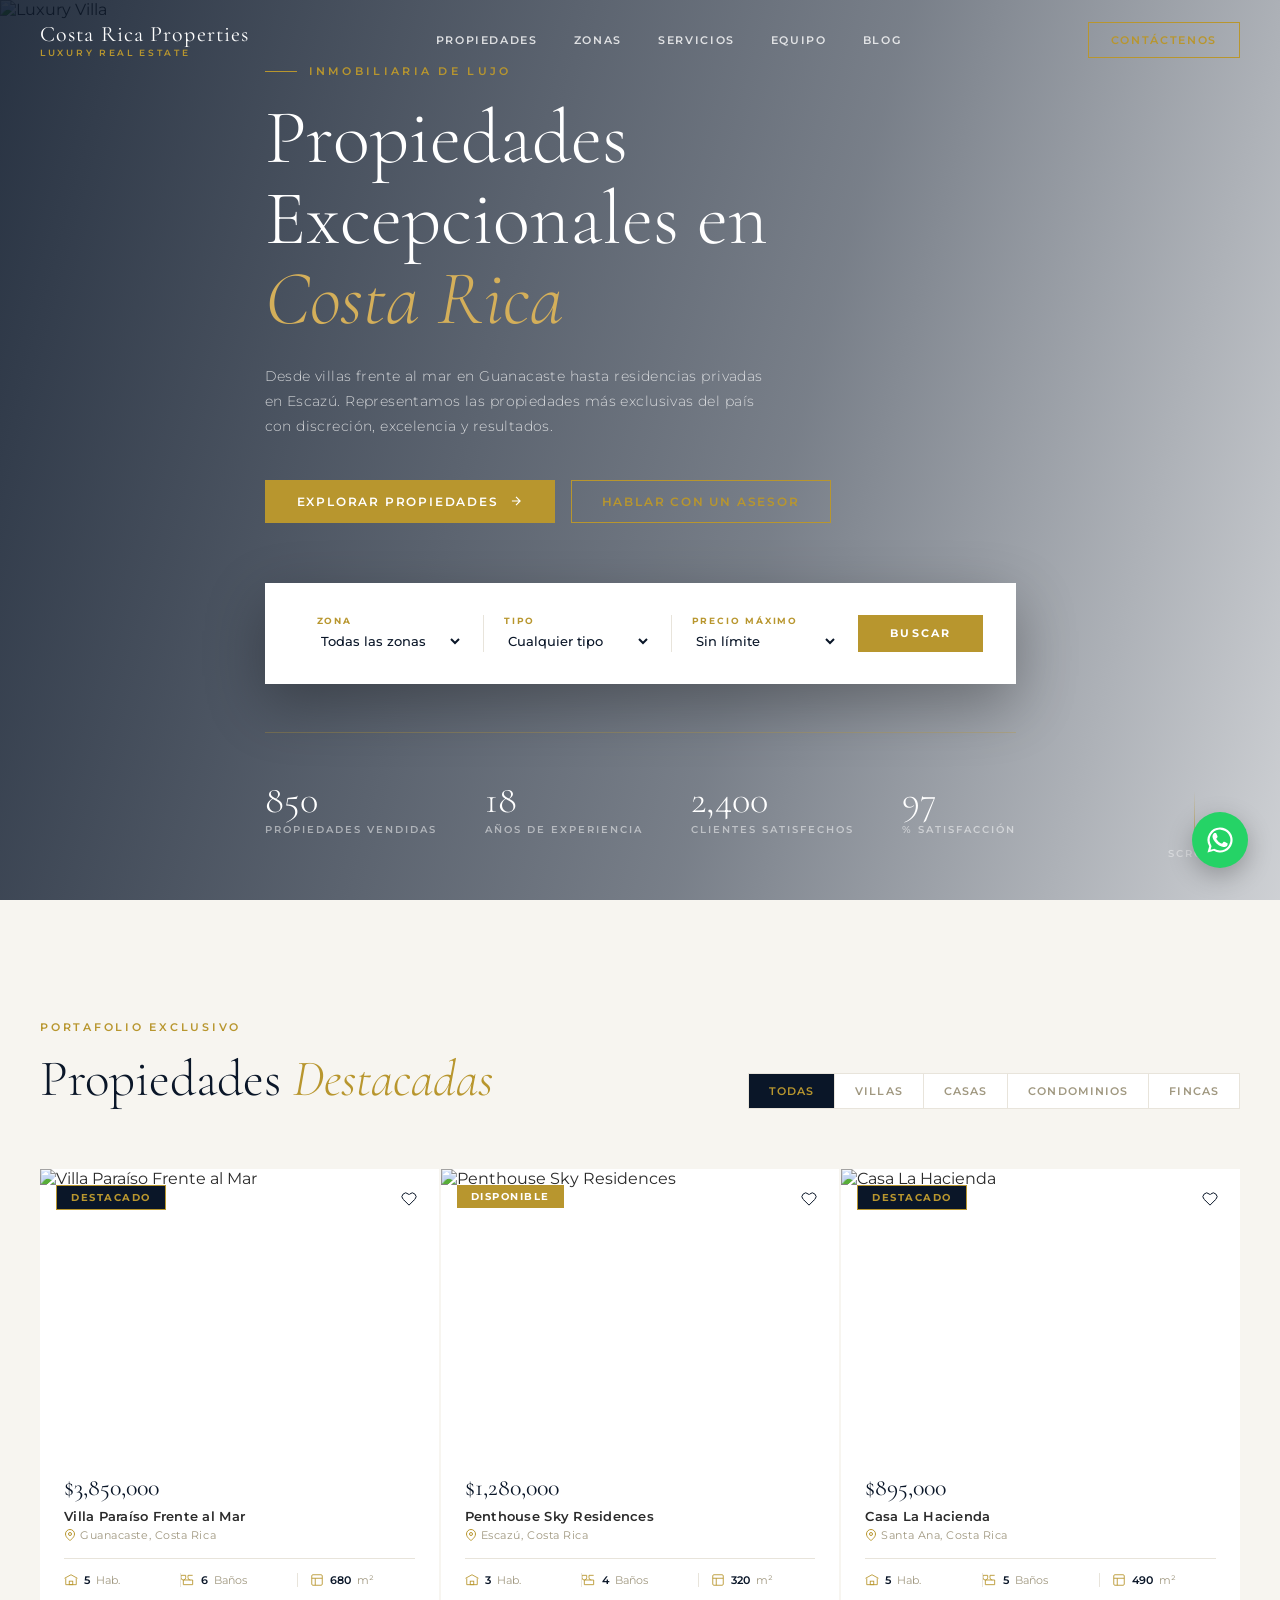
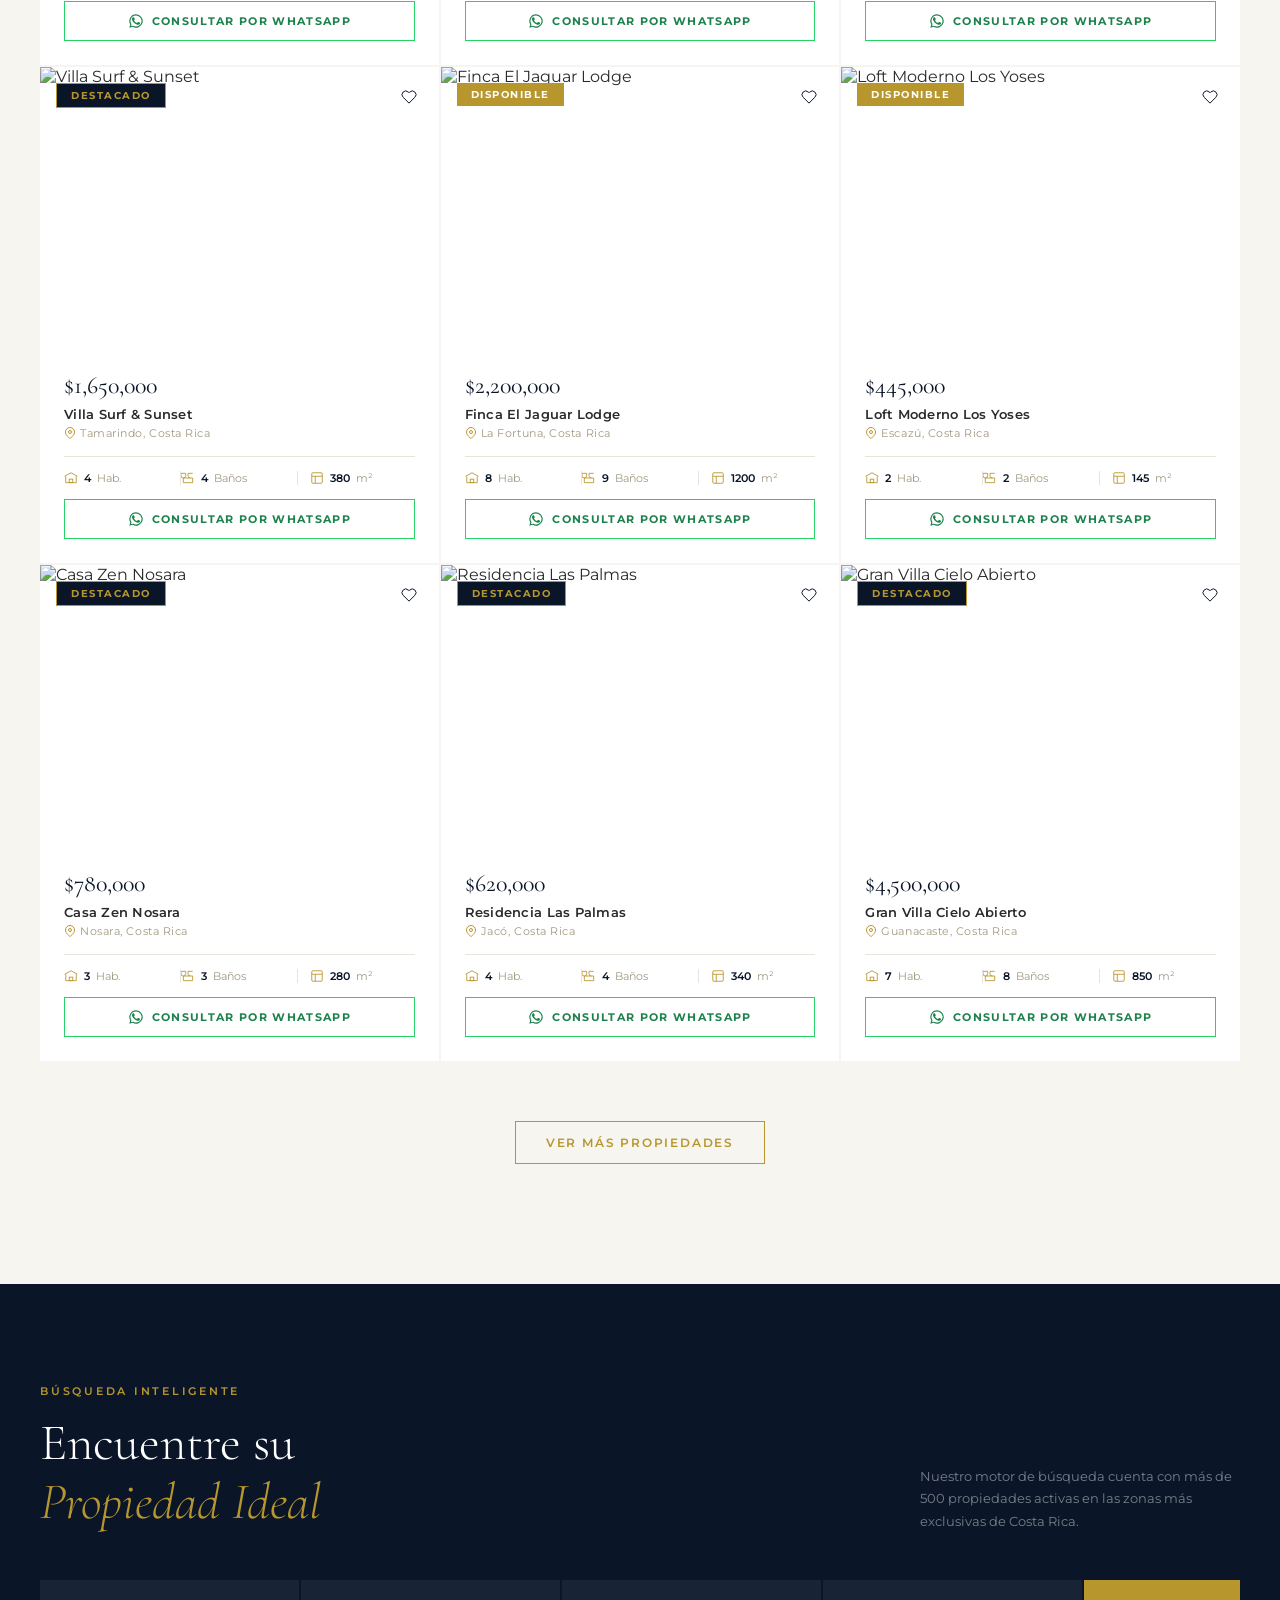
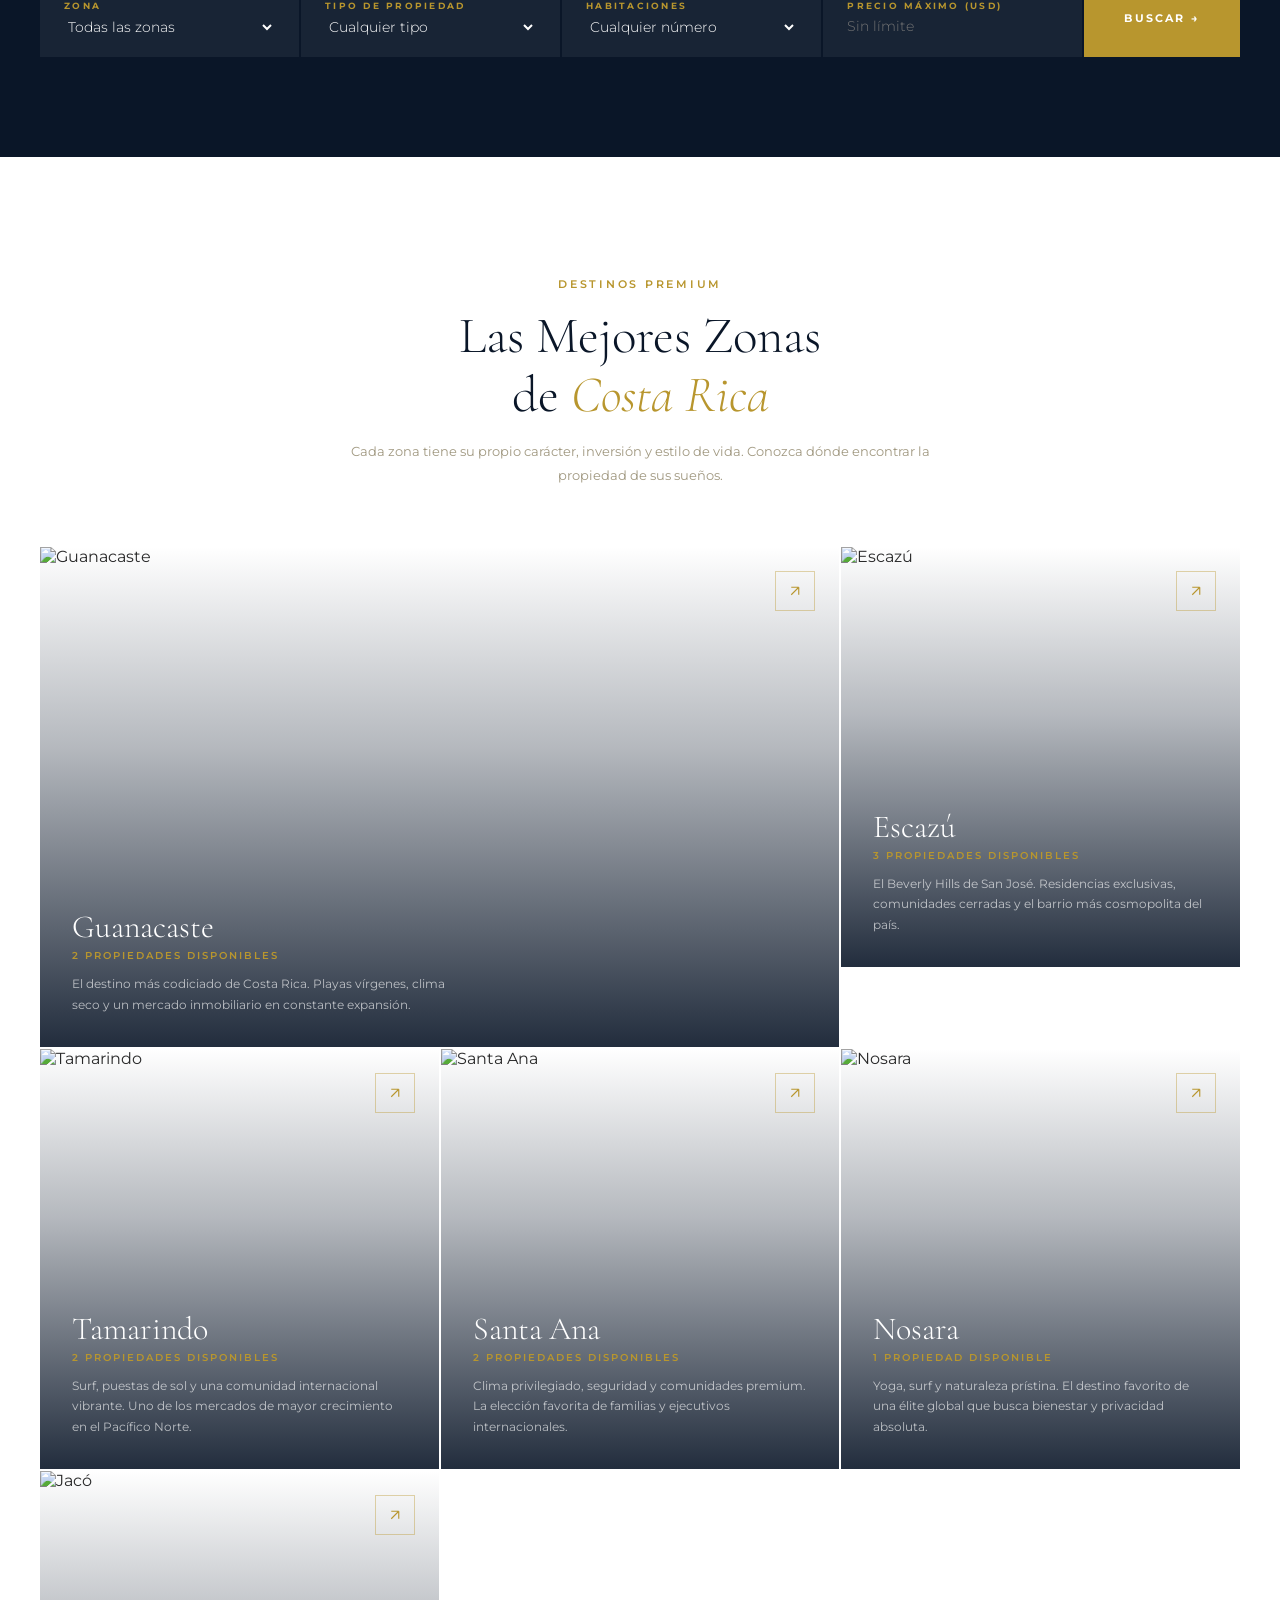
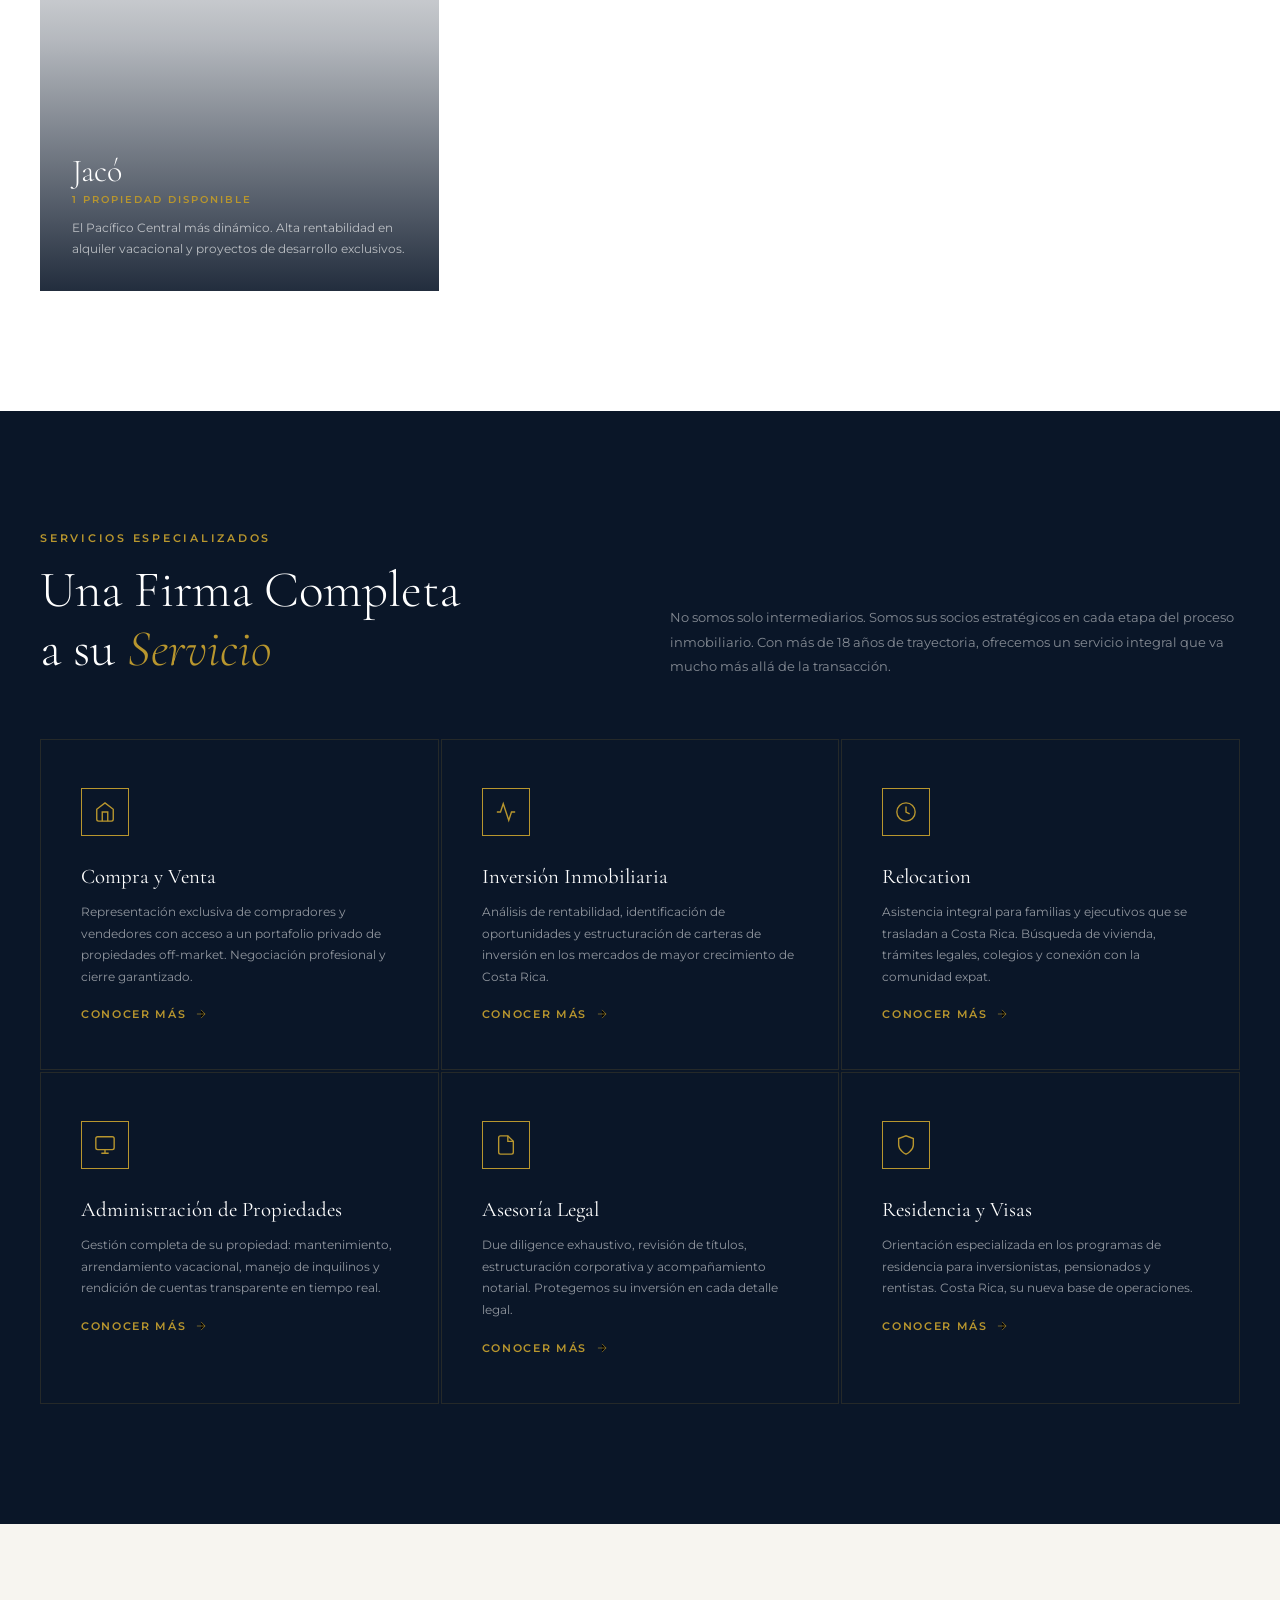
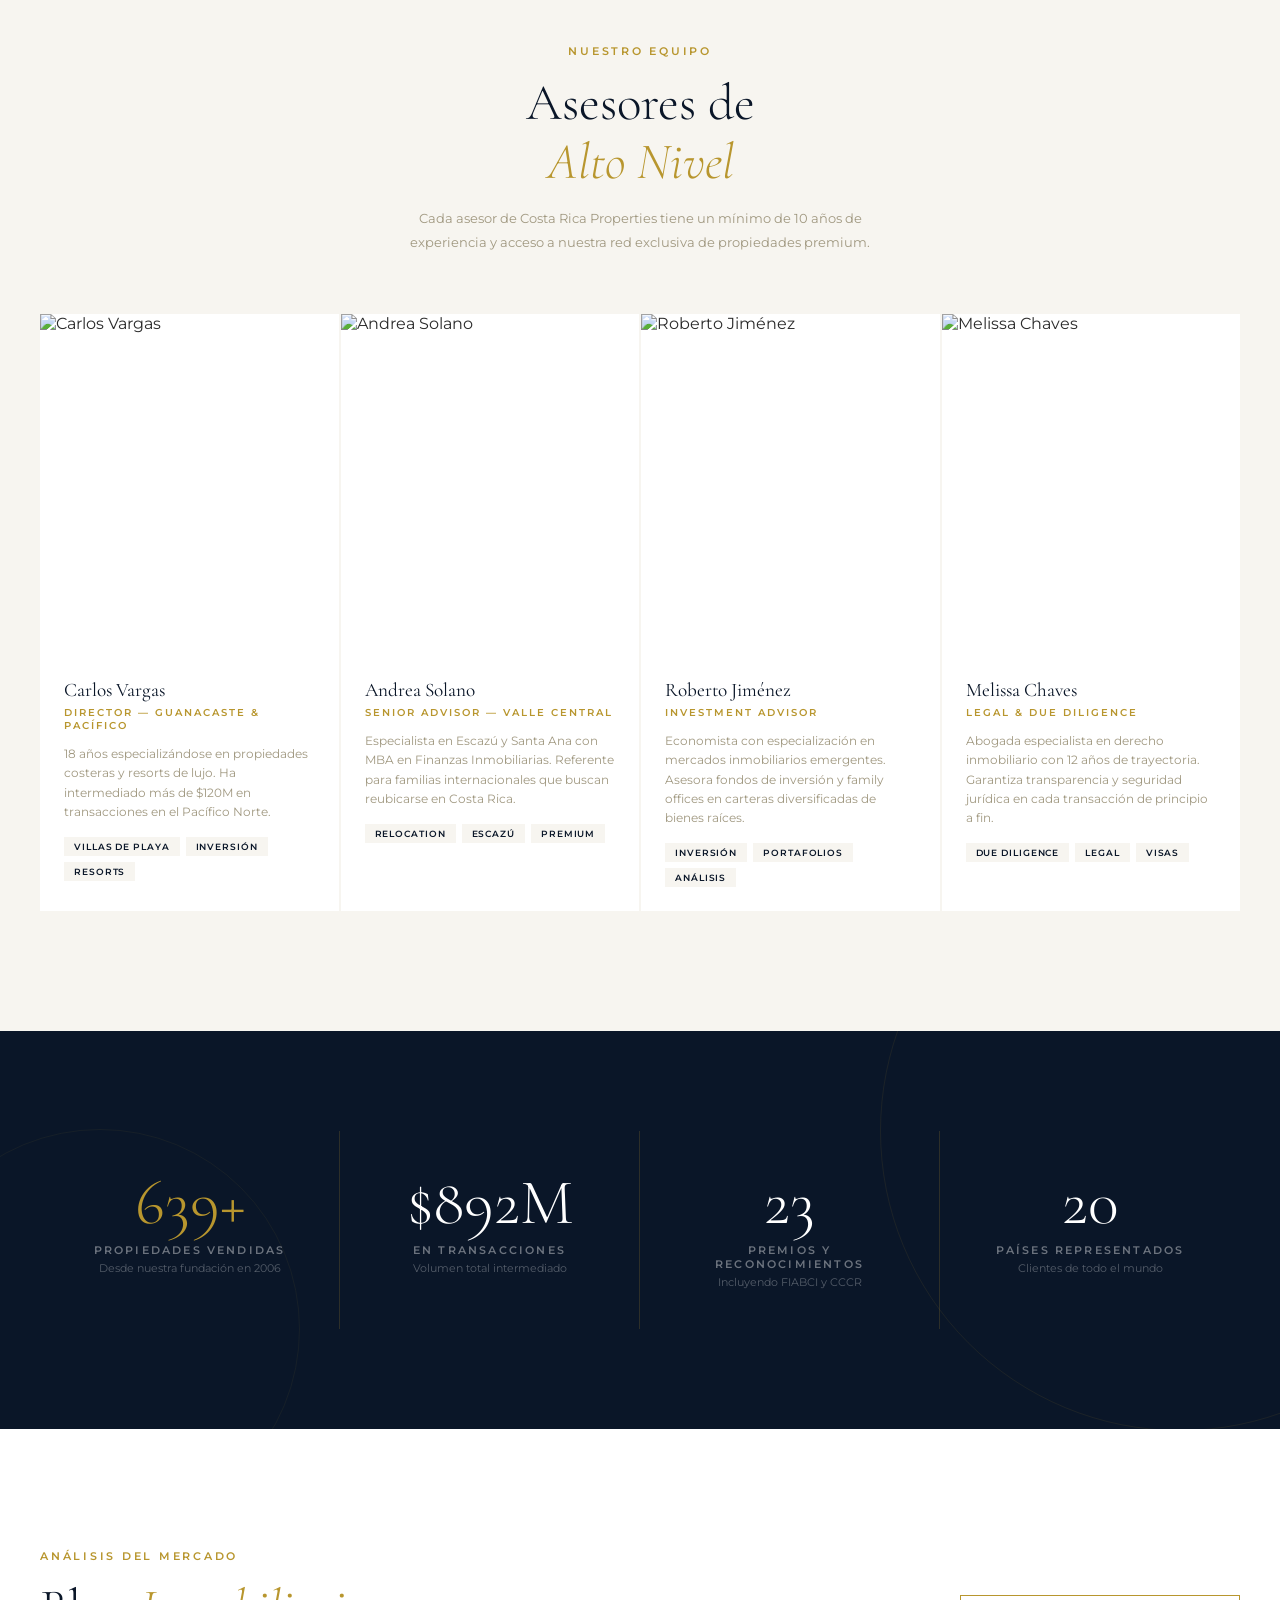
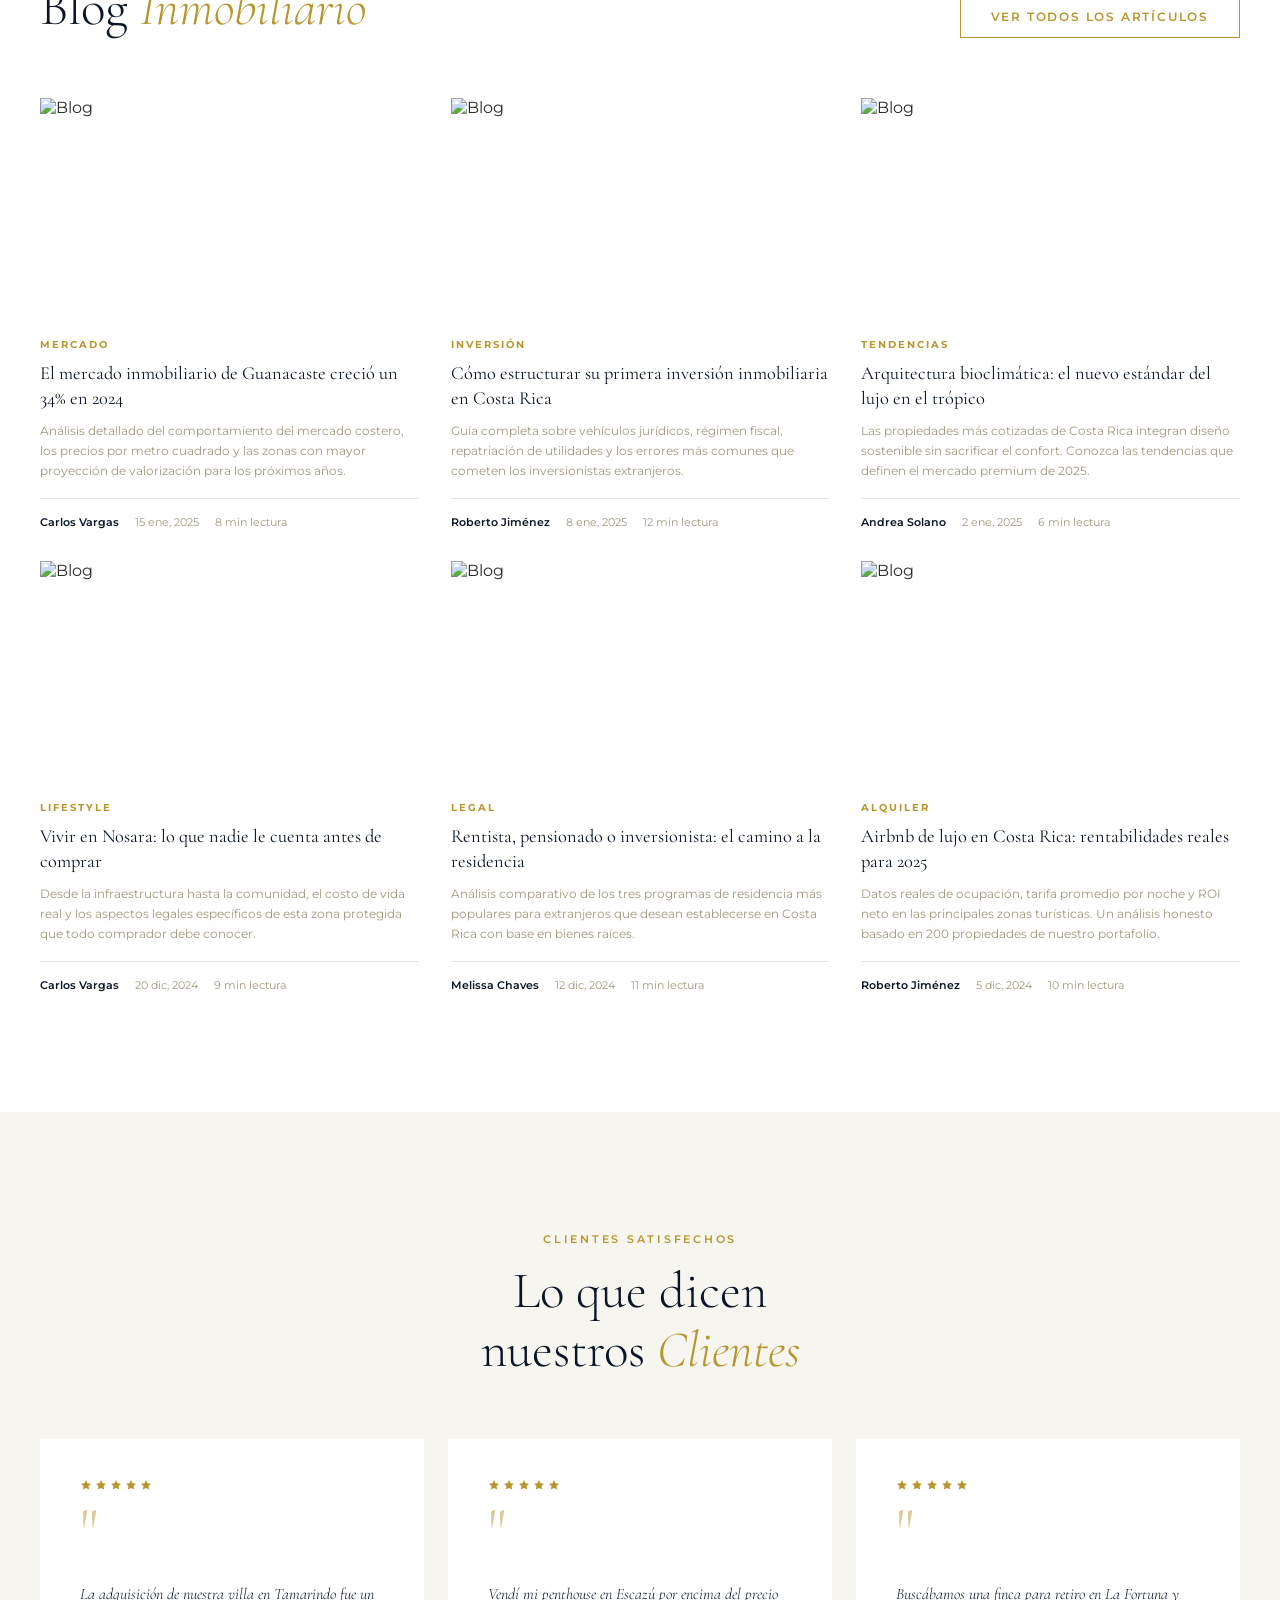
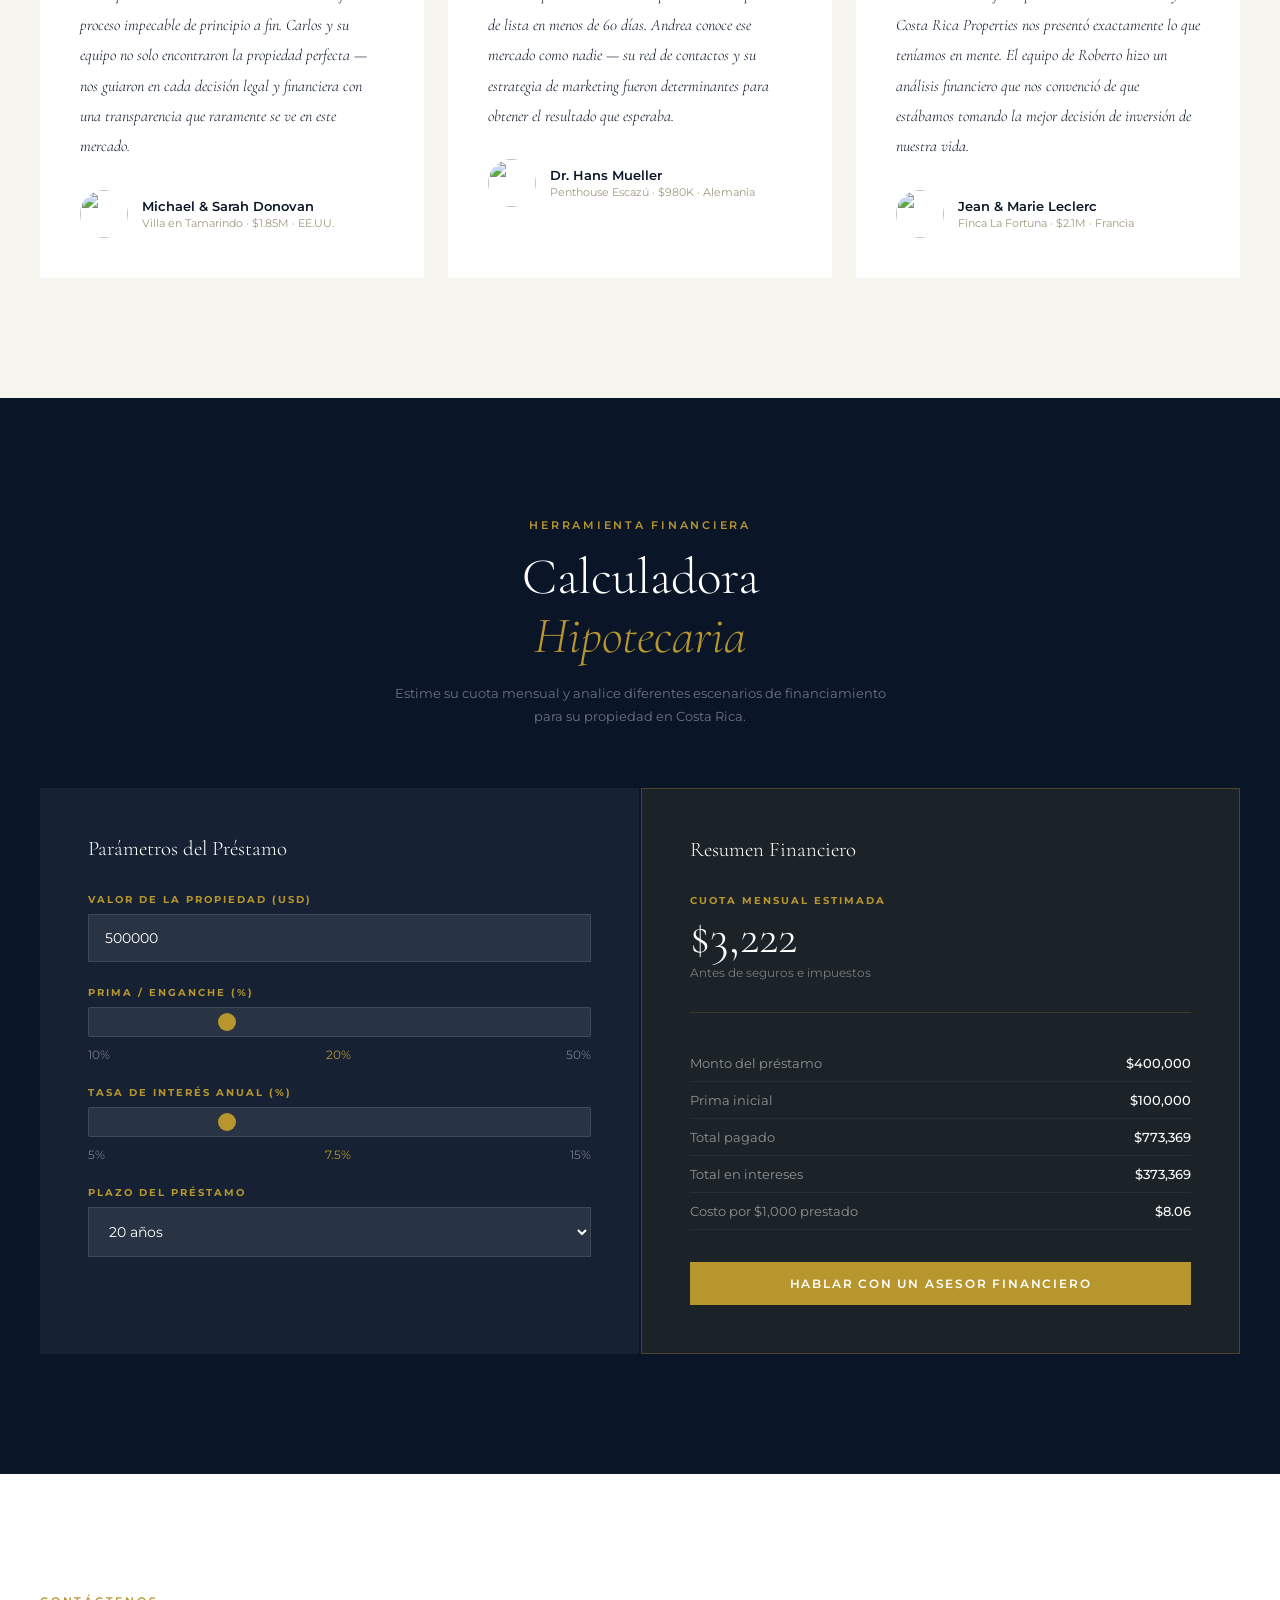
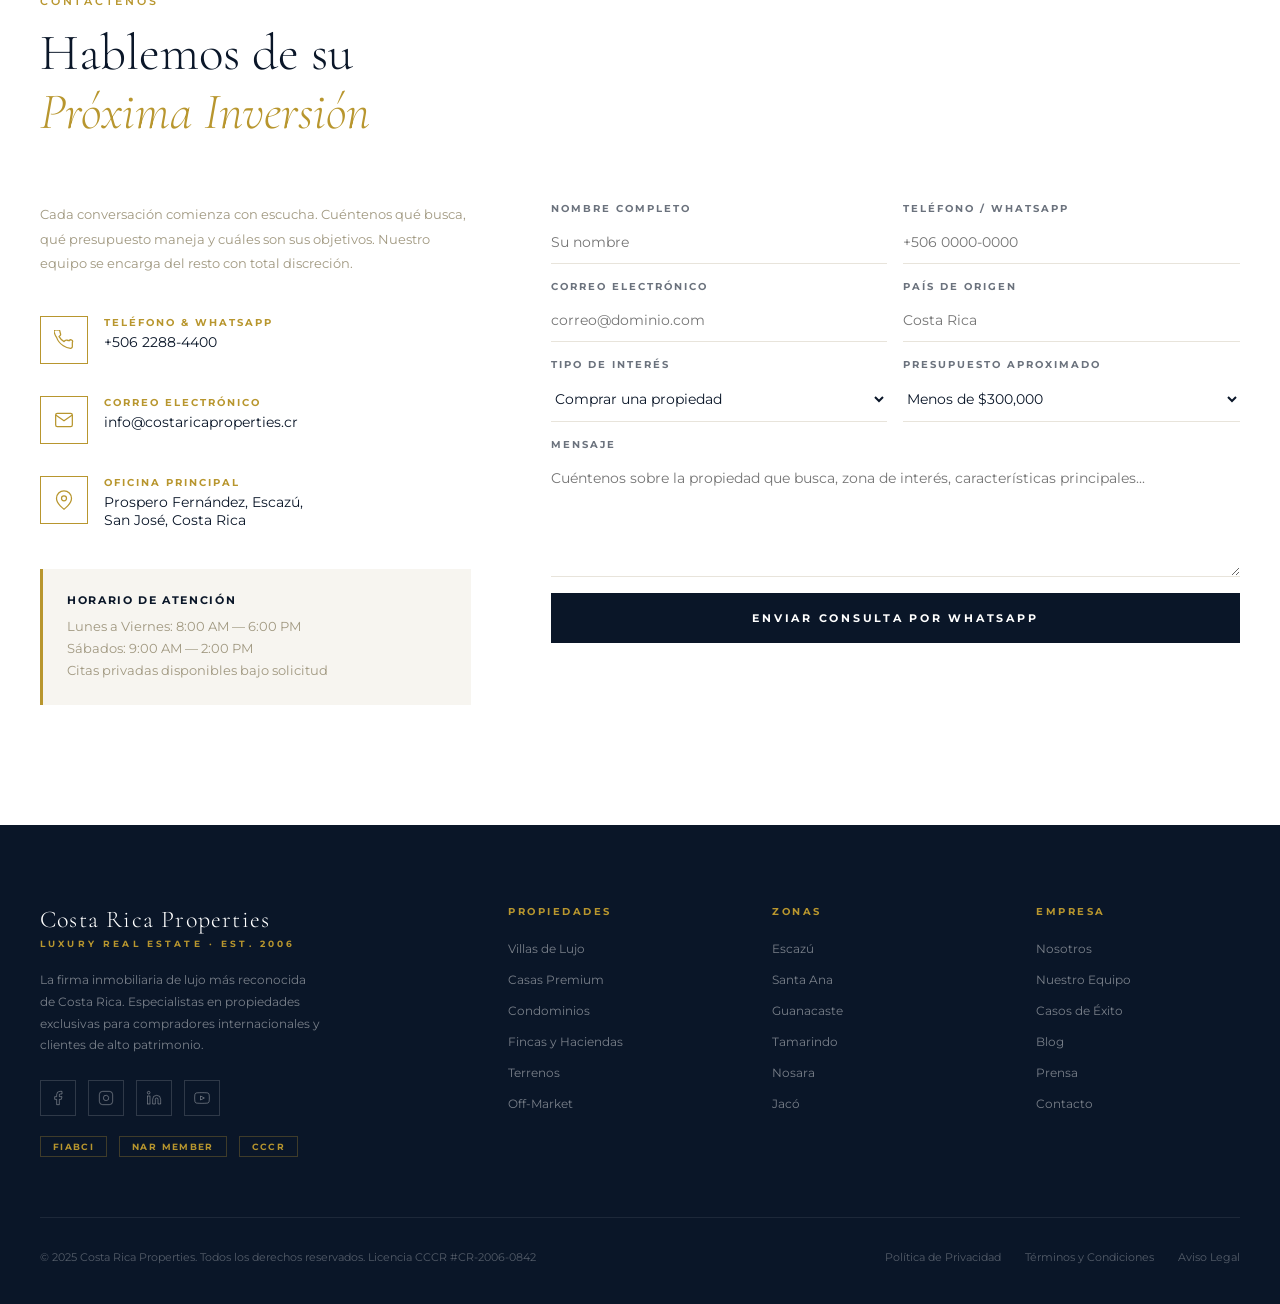
==== commit 6024f010: "feat: SEO — meta description, Open Graph, Twitter Card, favicon y JSON-LD - Título traducido al espa" ====
--- a/index.html
+++ b/index.html
@@ -3,7 +3,48 @@
 <head>
 <meta charset="UTF-8">
 <meta name="viewport" content="width=device-width, initial-scale=1.0">
-<title>Costa Rica Properties — Luxury Real Estate</title>
+<title>Costa Rica Properties — Bienes Raíces de Lujo en Costa Rica</title>
+<meta name="description" content="Inmobiliaria de lujo en Costa Rica. Villas frente al mar en Guanacaste, residencias en Escazú y Santa Ana, fincas e inversiones. Compra, venta, relocation y asesoría legal.">
+
+<!-- REEMPLAZAR: cuando tengas el dominio definitivo, actualizá og:url y canonical -->
+<link rel="canonical" href="https://www.costaricaproperties.cr/">
+<meta property="og:type" content="website">
+<meta property="og:site_name" content="Costa Rica Properties">
+<meta property="og:title" content="Costa Rica Properties — Bienes Raíces de Lujo en Costa Rica">
+<meta property="og:description" content="Villas frente al mar, residencias exclusivas, fincas e inversiones en las mejores zonas de Costa Rica. Asesoría integral con discreción y resultados.">
+<meta property="og:url" content="https://www.costaricaproperties.cr/">
+<meta property="og:image" content="https://images.unsplash.com/photo-1512917774080-9991f1c4c750?w=1200&q=85&auto=format&fit=crop">
+<meta property="og:locale" content="es_CR">
+<meta name="twitter:card" content="summary_large_image">
+<meta name="twitter:title" content="Costa Rica Properties — Bienes Raíces de Lujo en Costa Rica">
+<meta name="twitter:description" content="Villas frente al mar, residencias exclusivas, fincas e inversiones en las mejores zonas de Costa Rica.">
+<meta name="twitter:image" content="https://images.unsplash.com/photo-1512917774080-9991f1c4c750?w=1200&q=85&auto=format&fit=crop">
+
+<link rel="icon" type="image/svg+xml" href="favicon.svg">
+
+<!-- REEMPLAZAR: verificá teléfono, correo y dirección reales antes de lanzar -->
+<script type="application/ld+json">
+{
+  "@context": "https://schema.org",
+  "@type": "RealEstateAgent",
+  "name": "Costa Rica Properties",
+  "description": "Inmobiliaria de lujo especializada en propiedades exclusivas en Costa Rica: Guanacaste, Escazú, Santa Ana, Tamarindo, Nosara y Jacó.",
+  "url": "https://www.costaricaproperties.cr/",
+  "telephone": "+506 2288-4400",
+  "email": "info@costaricaproperties.cr",
+  "address": {
+    "@type": "PostalAddress",
+    "streetAddress": "Prospero Fernández",
+    "addressLocality": "Escazú",
+    "addressRegion": "San José",
+    "addressCountry": "CR"
+  },
+  "areaServed": ["Escazú","Santa Ana","Guanacaste","Tamarindo","Nosara","Jacó","La Fortuna","Manuel Antonio"],
+  "openingHours": ["Mo-Fr 08:00-18:00","Sa 09:00-14:00"],
+  "priceRange": "$$$$"
+}
+</script>
+
 <link rel="preconnect" href="https://fonts.googleapis.com">
 <link rel="preconnect" href="https://fonts.gstatic.com" crossorigin>
 <link href="https://fonts.googleapis.com/css2?family=Cormorant+Garamond:ital,wght@0,300;0,400;0,500;0,600;1,300;1,400&family=Montserrat:wght@300;400;500;600;700&display=swap" rel="stylesheet">
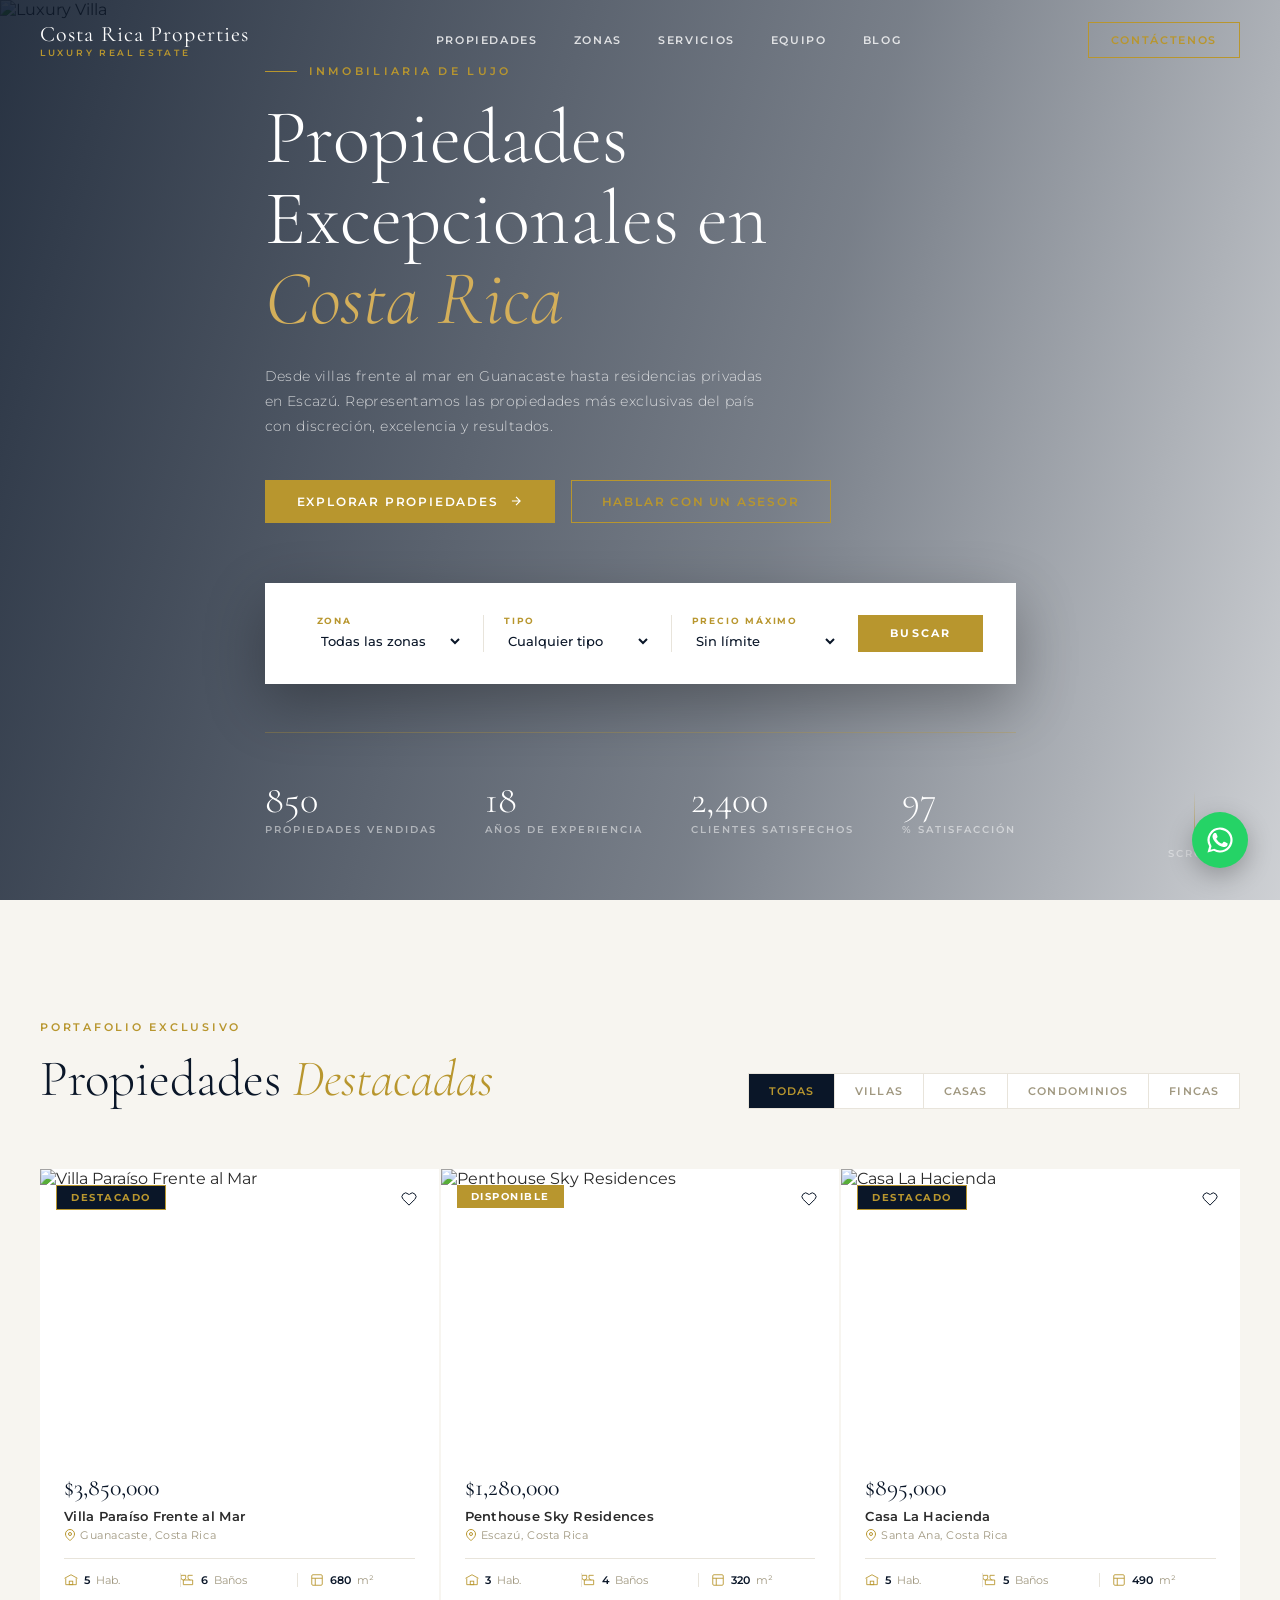
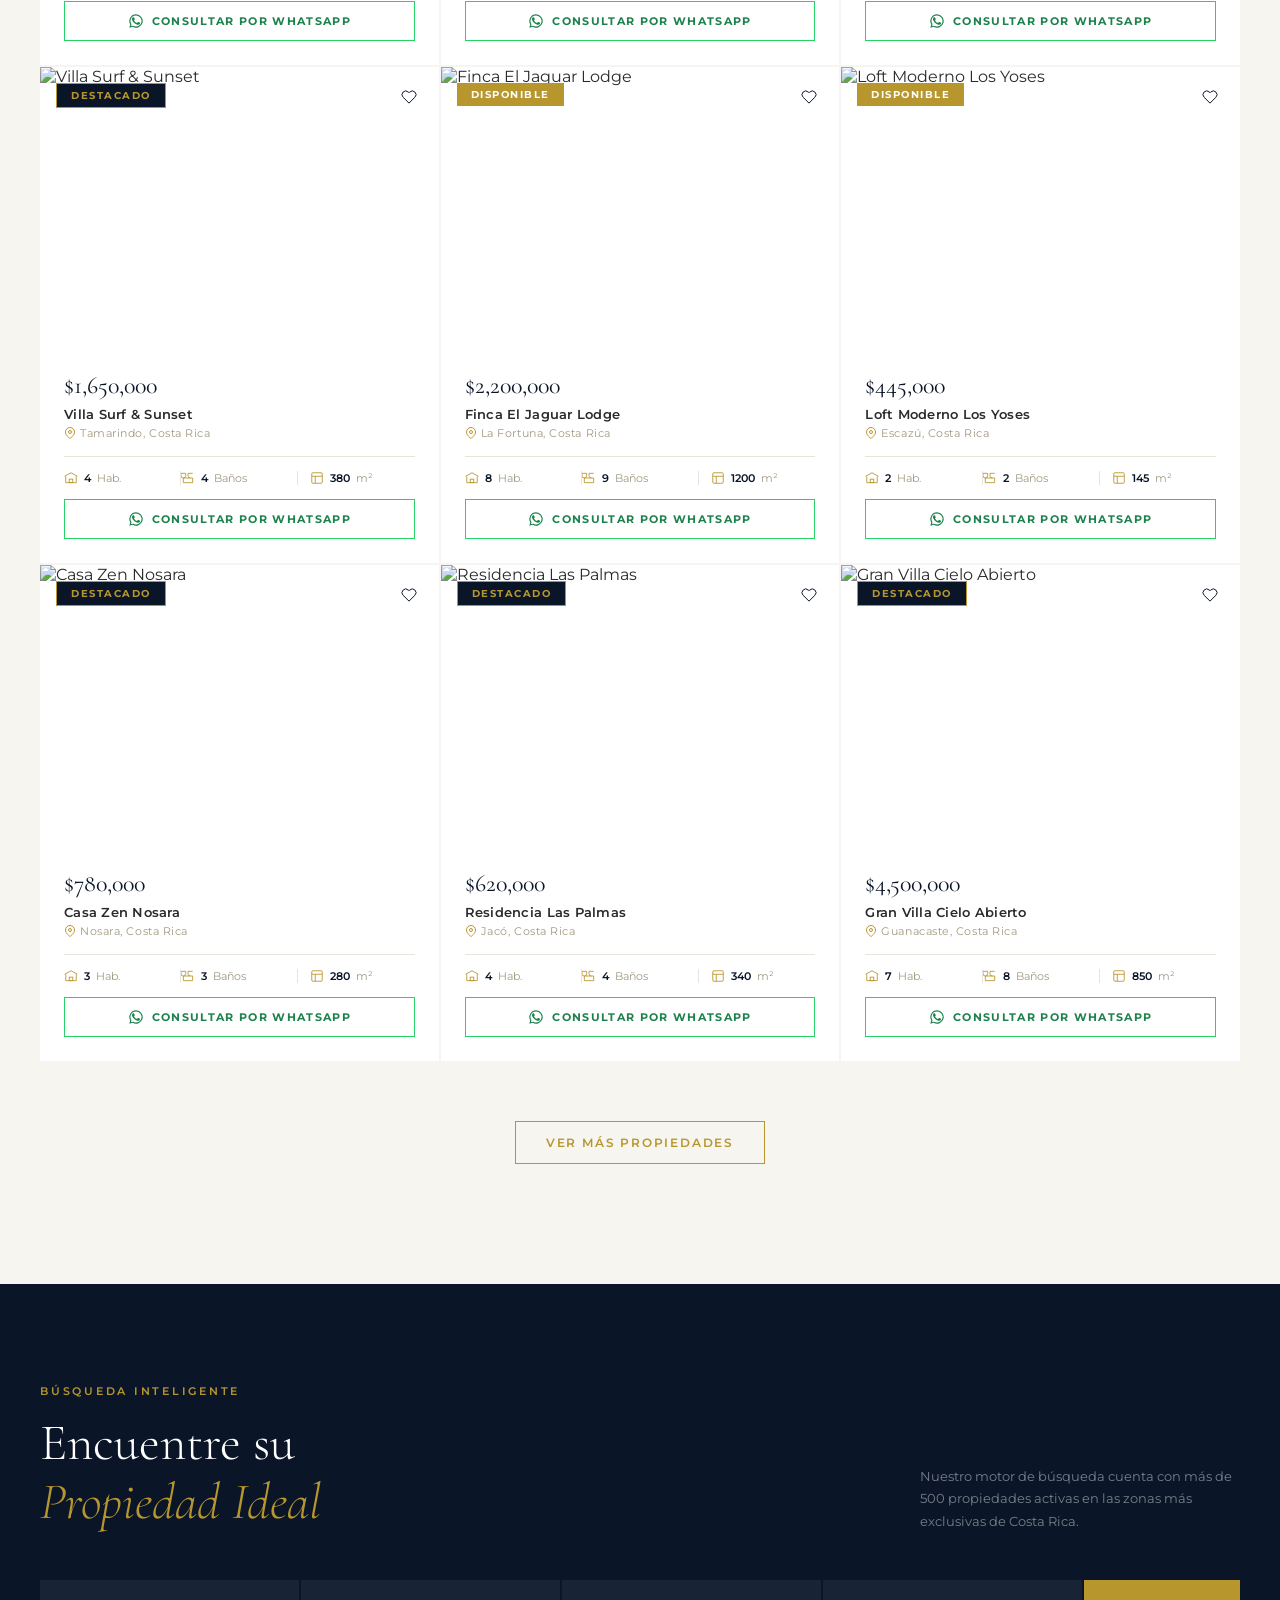
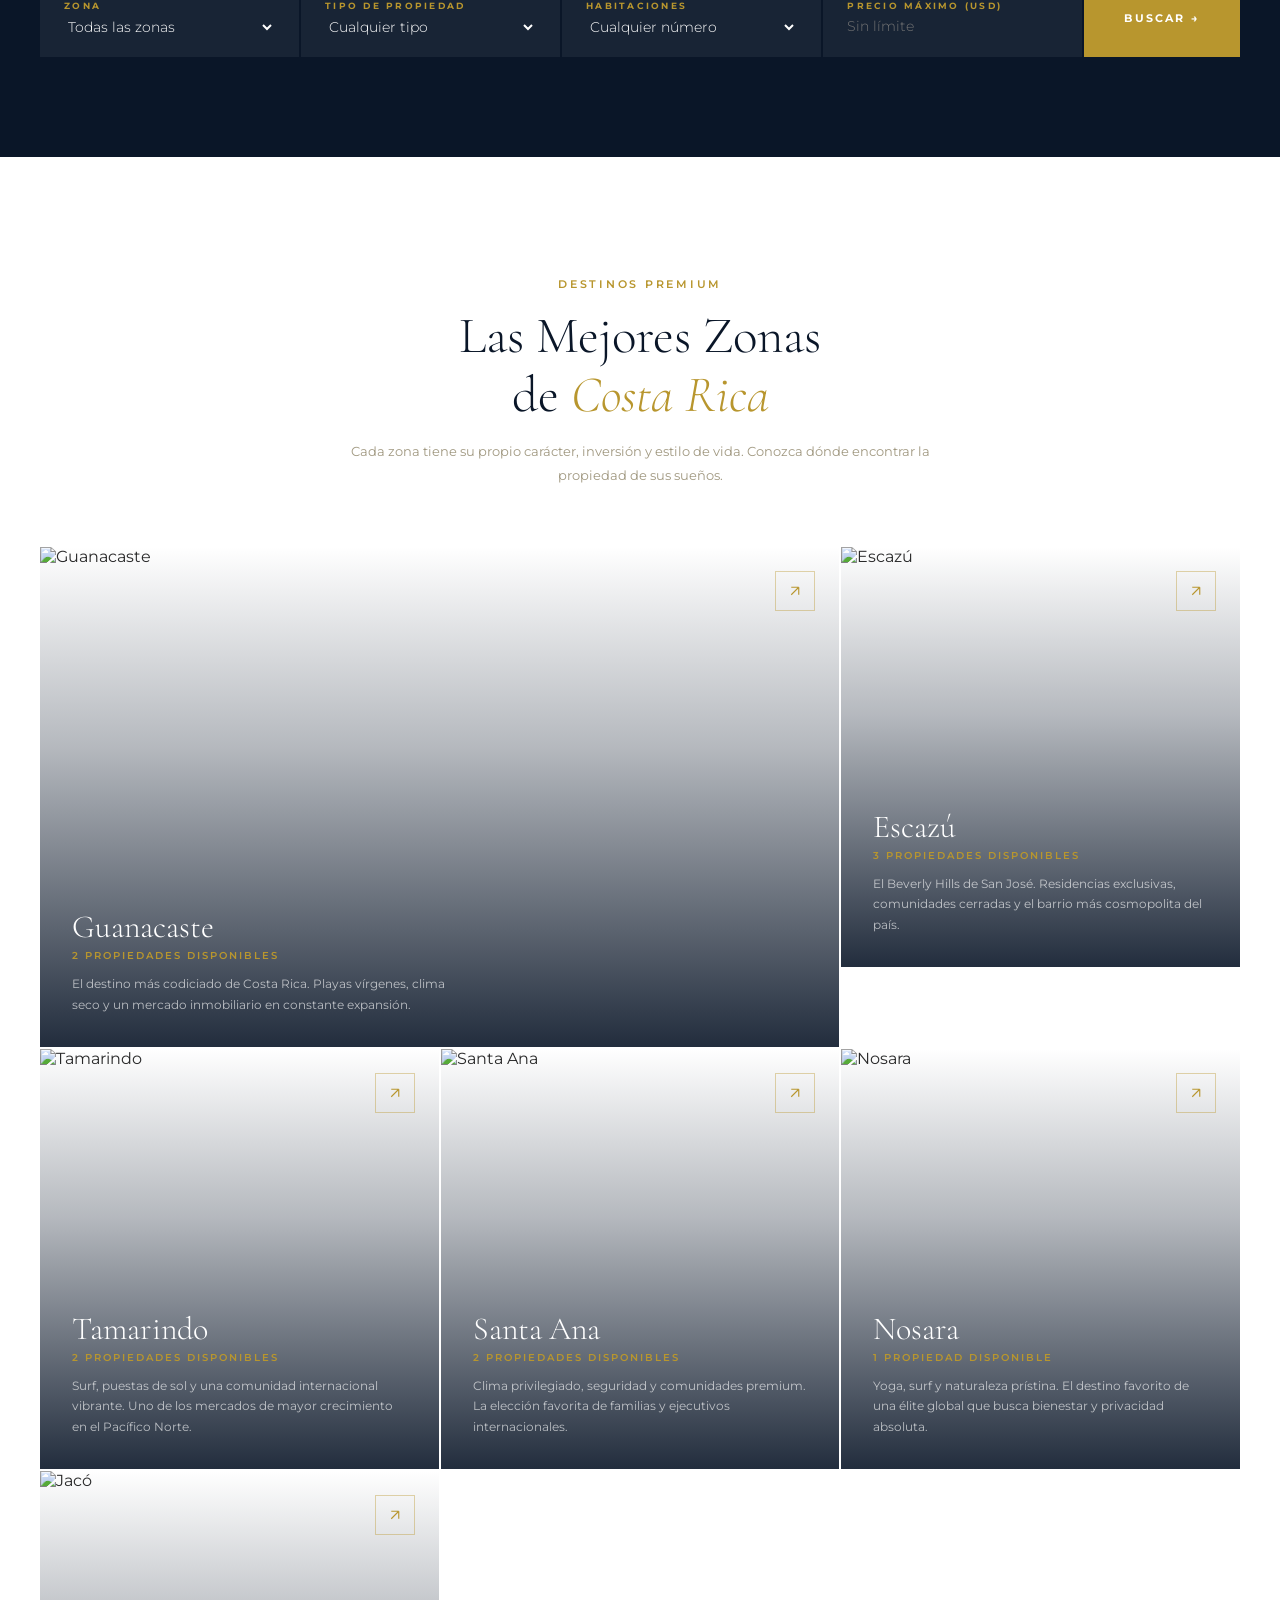
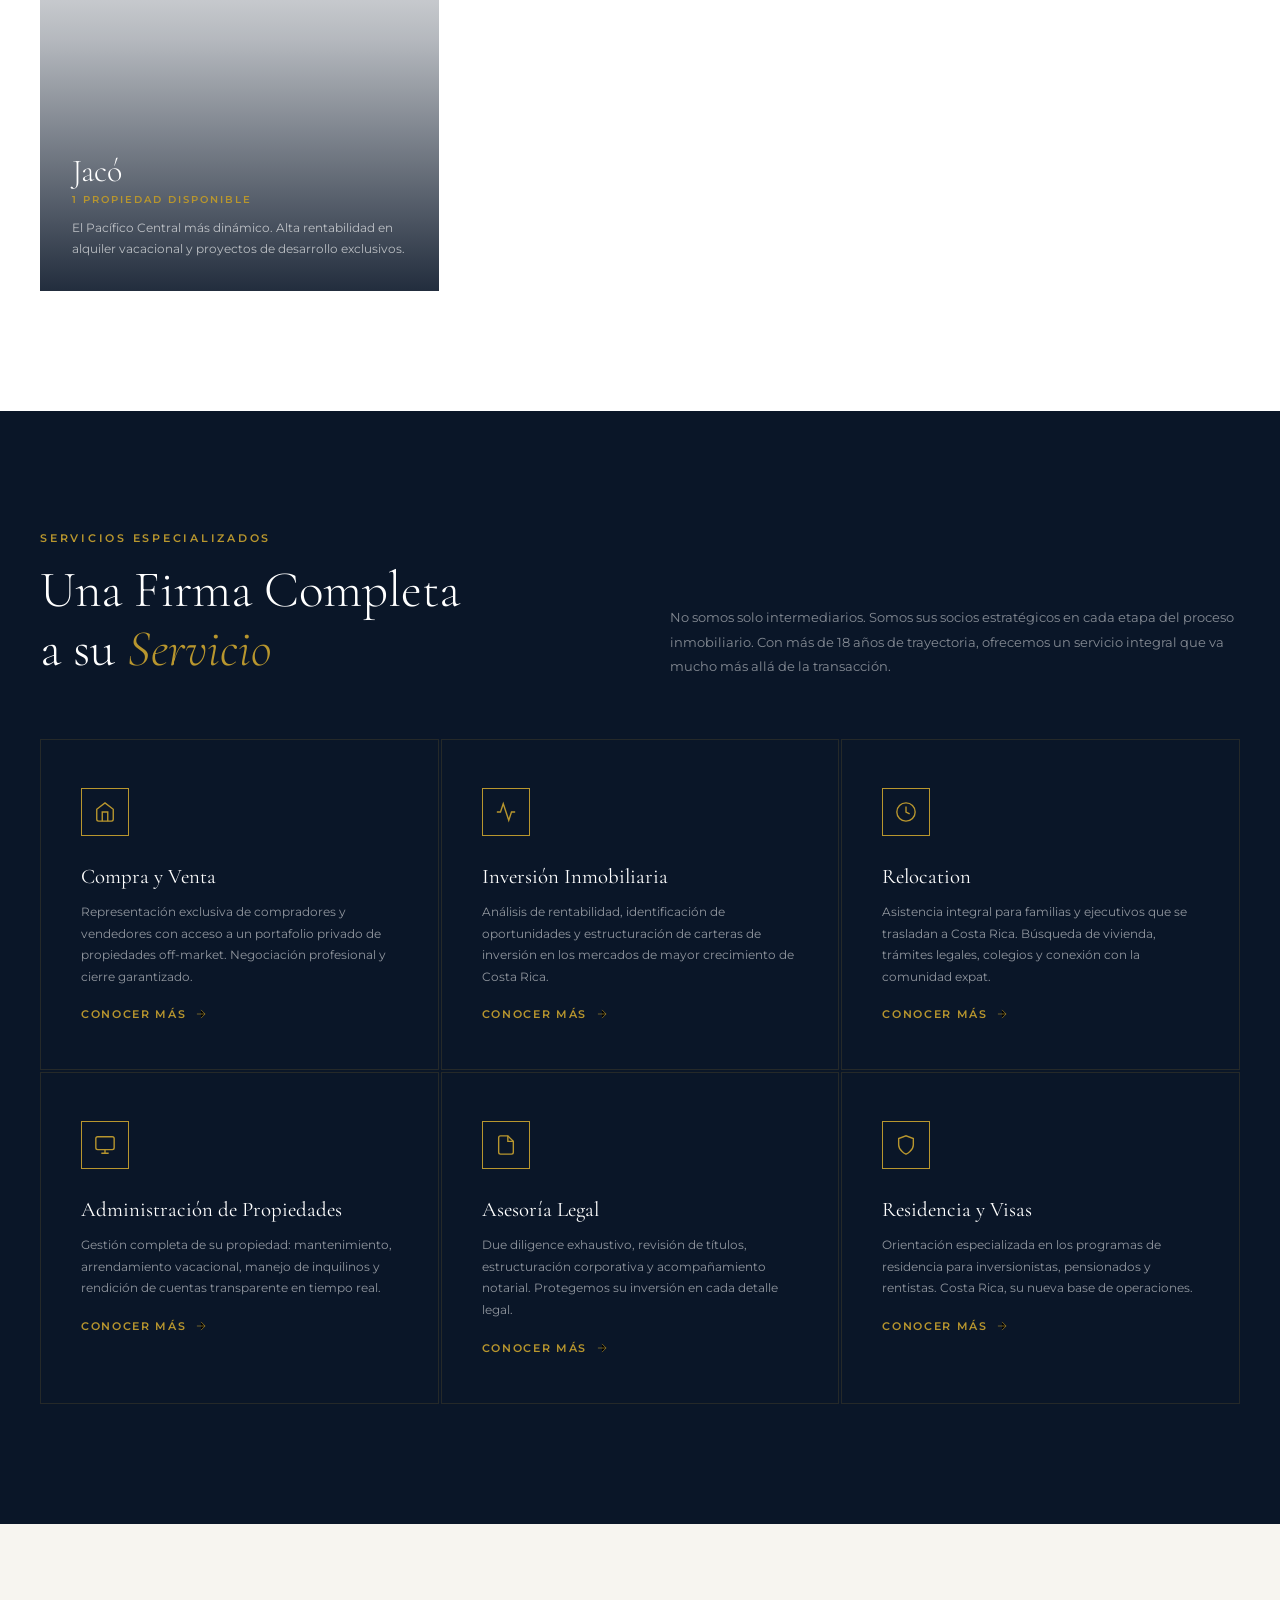
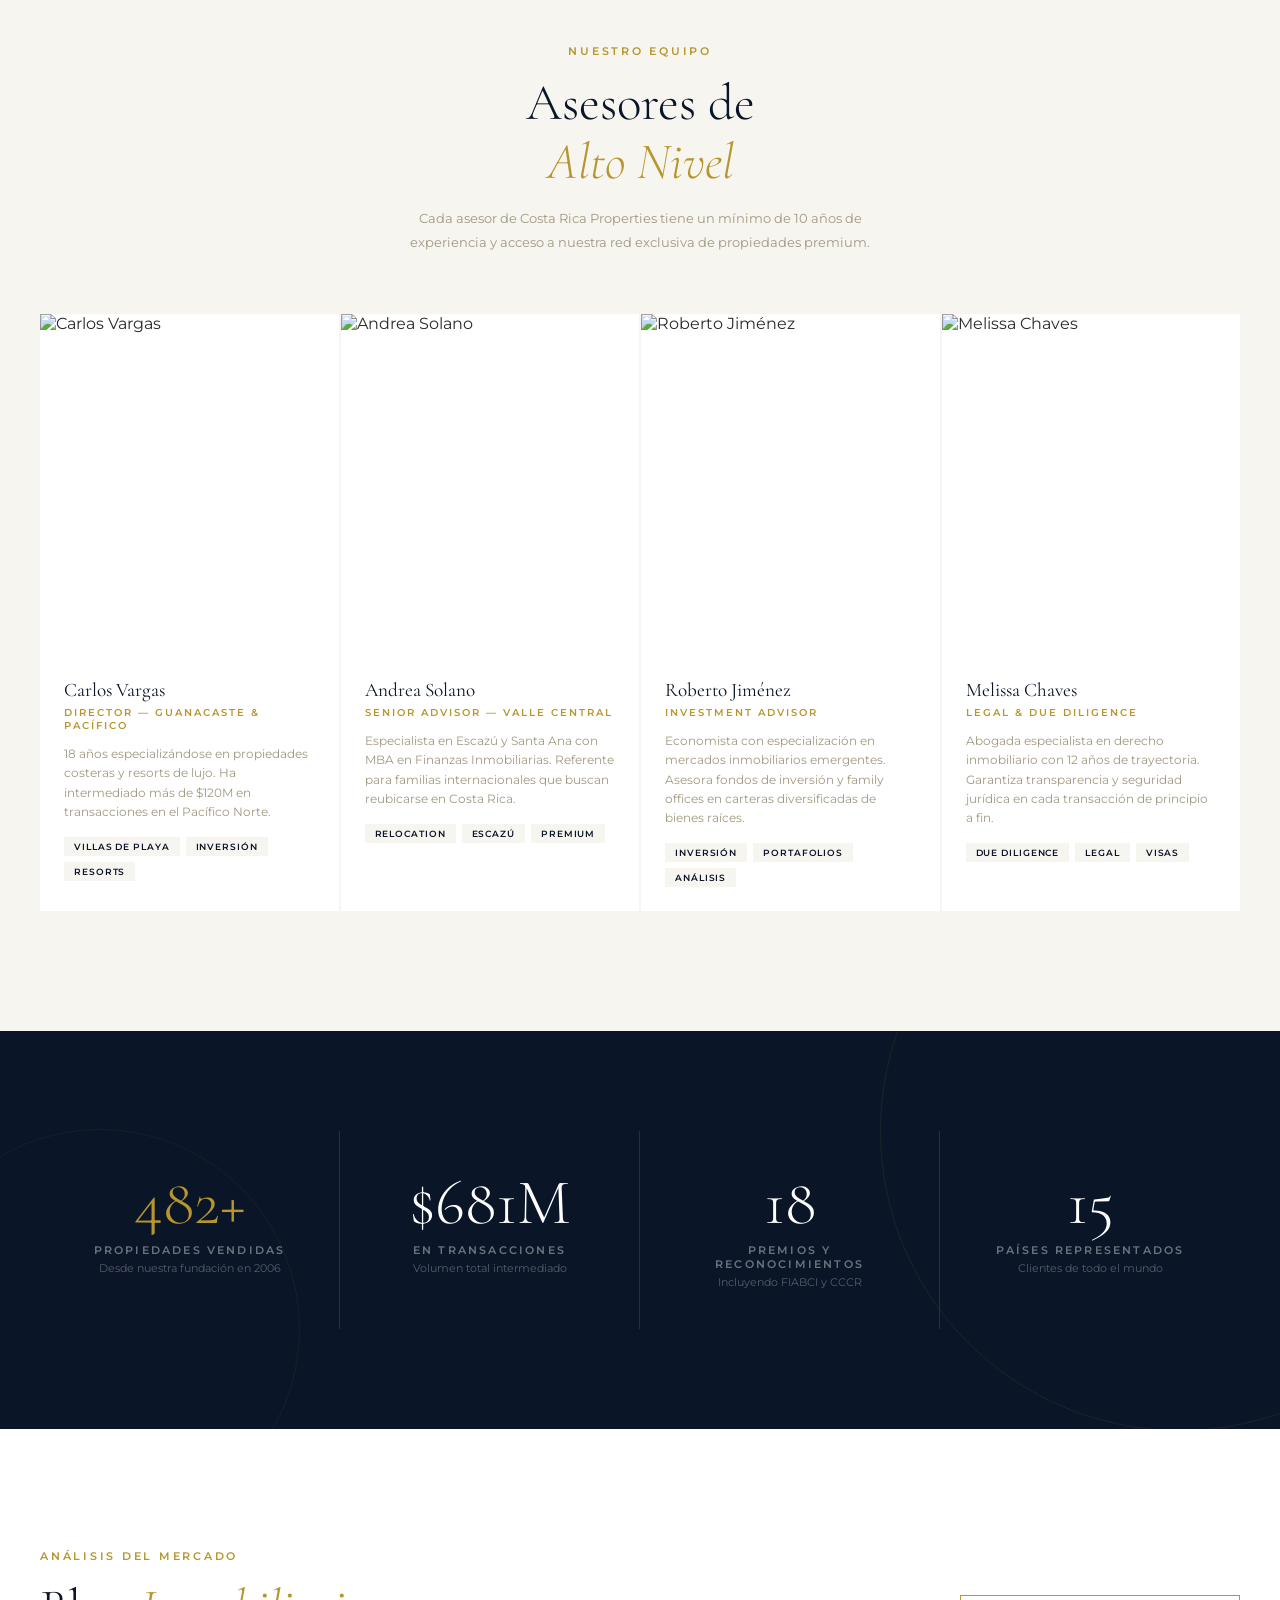
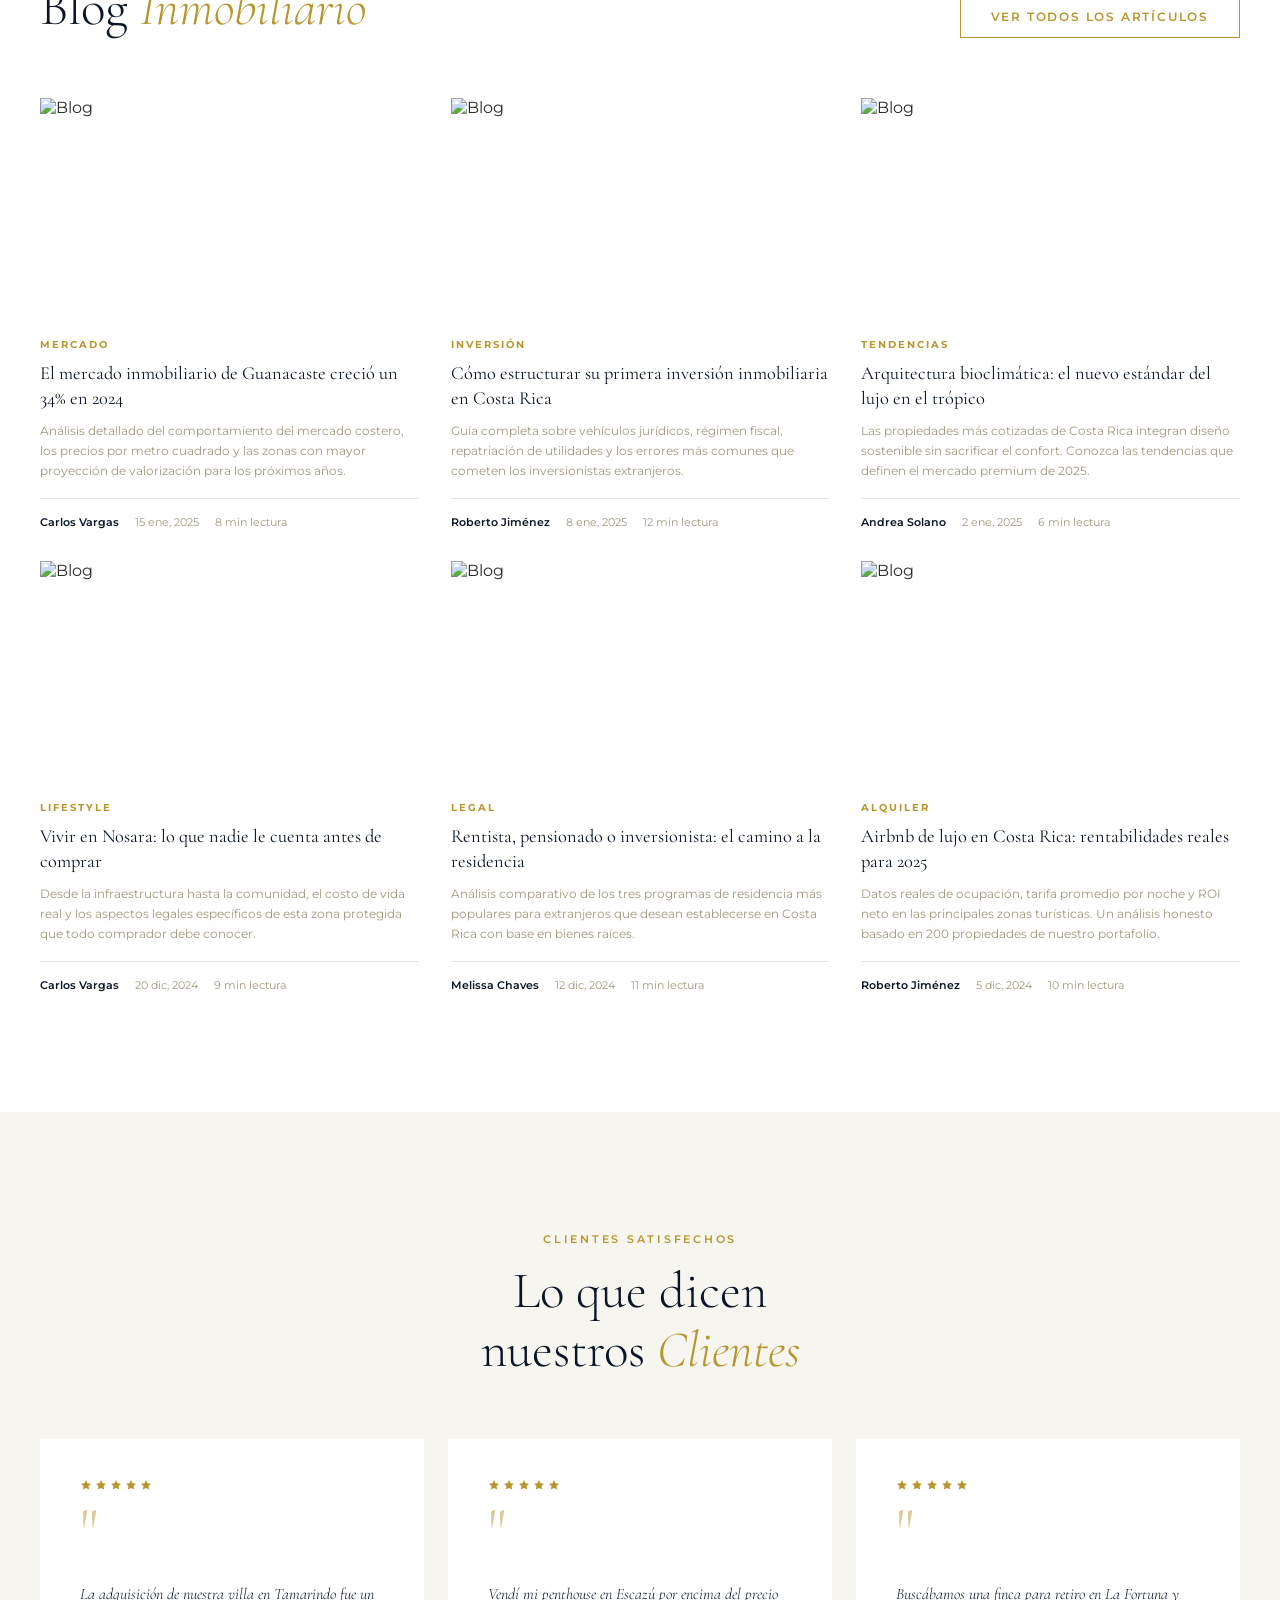
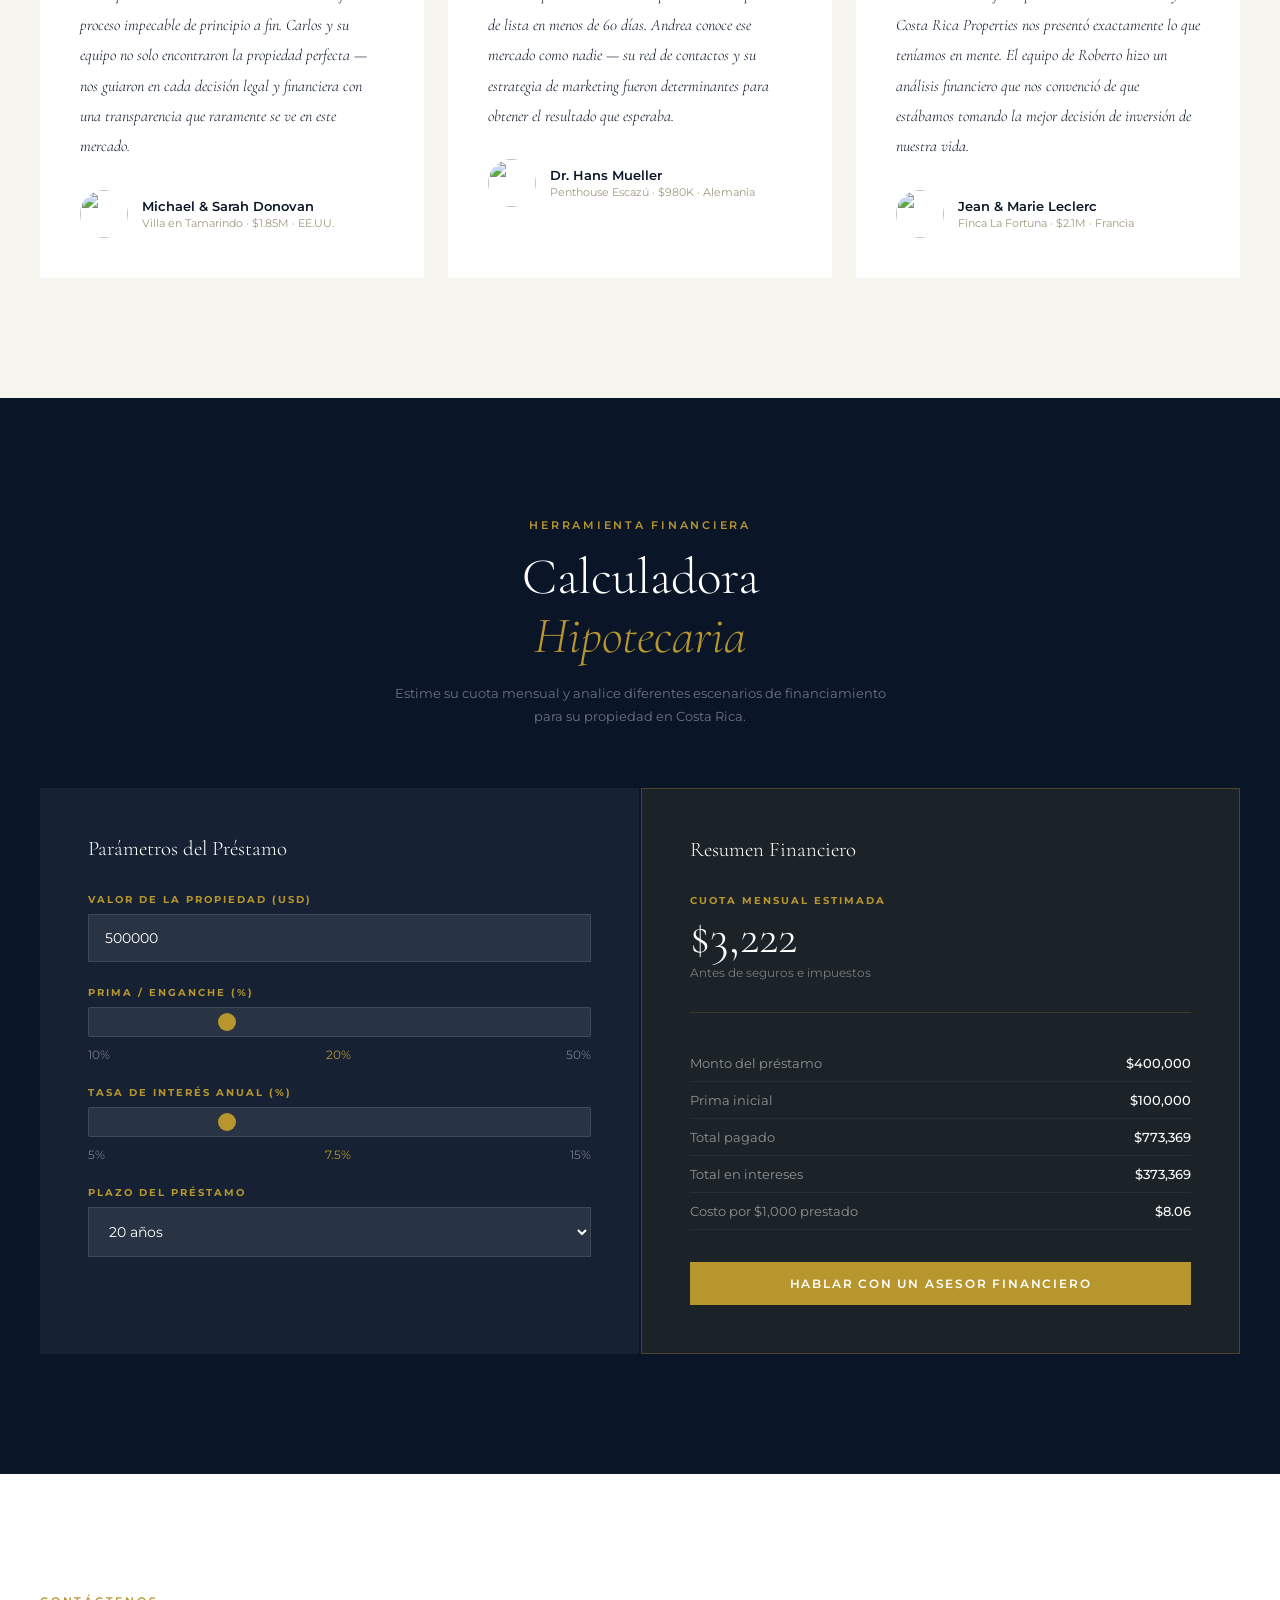
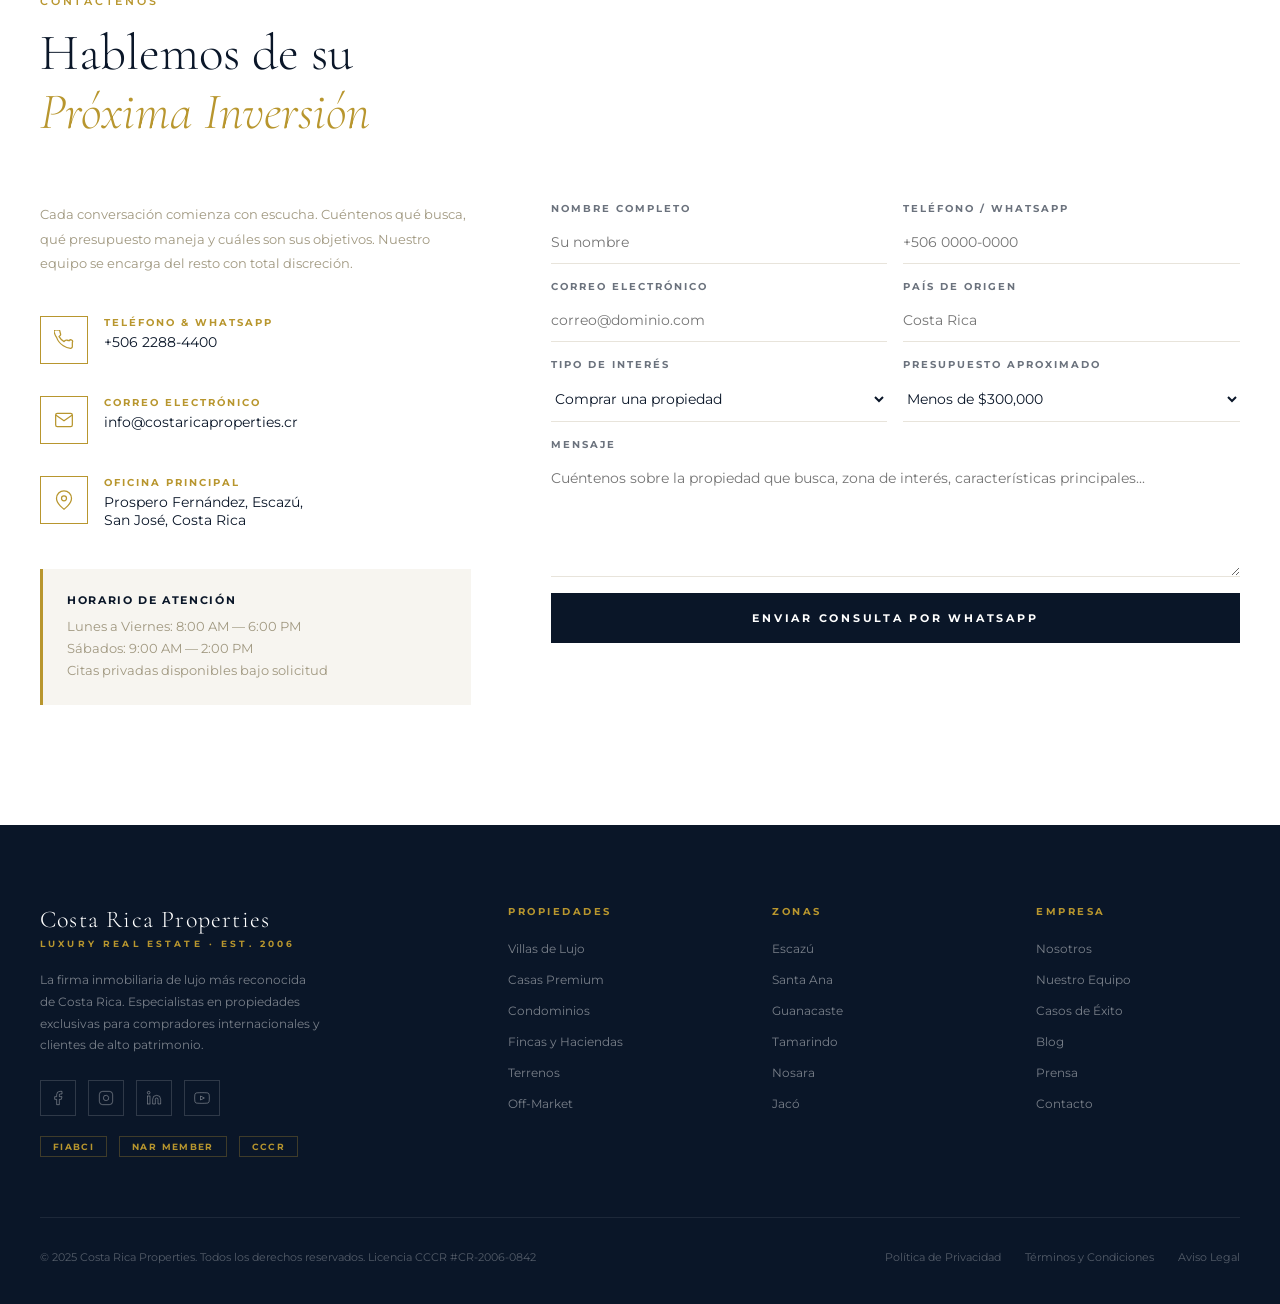
==== commit 22facd08: "perf: lazy loading y srcset en imágenes fuera del viewport inicial - loading=lazy en las imágenes de" ====
--- a/index.html
+++ b/index.html
@@ -87,7 +87,7 @@
 <!-- HERO -->
 <section id="hero">
   <div class="hero-bg">
-    <img src="https://images.unsplash.com/photo-1512917774080-9991f1c4c750?w=1920&q=90&auto=format&fit=crop" alt="Luxury Villa">
+    <img fetchpriority="high" src="https://images.unsplash.com/photo-1512917774080-9991f1c4c750?w=1920&q=90&auto=format&fit=crop" alt="Luxury Villa">
   </div>
   <div class="hero-overlay"></div>
   <div class="container">
@@ -239,7 +239,7 @@
     </div>
     <div class="zones-grid reveal">
       <div class="zone-card" onclick="filterByZone('Guanacaste')">
-        <div class="zone-img"><img src="https://images.unsplash.com/photo-1506905925346-21bda4d32df4?w=1200&q=85&auto=format&fit=crop" alt="Guanacaste"></div>
+        <div class="zone-img"><img loading="lazy" srcset="https://images.unsplash.com/photo-1506905925346-21bda4d32df4?w=600&q=85&auto=format&fit=crop 600w, https://images.unsplash.com/photo-1506905925346-21bda4d32df4?w=1200&q=85&auto=format&fit=crop 1200w" sizes="(max-width:768px) 100vw, 33vw" src="https://images.unsplash.com/photo-1506905925346-21bda4d32df4?w=1200&q=85&auto=format&fit=crop" alt="Guanacaste"></div>
         <div class="zone-overlay"></div>
         <div class="zone-arrow"><svg viewBox="0 0 24 24" fill="none" stroke="currentColor" stroke-width="1.5"><path d="M7 17L17 7M17 7H7M17 7v10"/></svg></div>
         <div class="zone-content">
@@ -249,7 +249,7 @@
         </div>
       </div>
       <div class="zone-card" onclick="filterByZone('Escazú')">
-        <div class="zone-img"><img src="https://images.unsplash.com/photo-1613490493576-7fde63acd811?w=800&q=85&auto=format&fit=crop" alt="Escazú"></div>
+        <div class="zone-img"><img loading="lazy" srcset="https://images.unsplash.com/photo-1613490493576-7fde63acd811?w=400&q=85&auto=format&fit=crop 400w, https://images.unsplash.com/photo-1613490493576-7fde63acd811?w=800&q=85&auto=format&fit=crop 800w" sizes="(max-width:768px) 100vw, 33vw" src="https://images.unsplash.com/photo-1613490493576-7fde63acd811?w=800&q=85&auto=format&fit=crop" alt="Escazú"></div>
         <div class="zone-overlay"></div>
         <div class="zone-arrow"><svg viewBox="0 0 24 24" fill="none" stroke="currentColor" stroke-width="1.5"><path d="M7 17L17 7M17 7H7M17 7v10"/></svg></div>
         <div class="zone-content">
@@ -259,7 +259,7 @@
         </div>
       </div>
       <div class="zone-card" onclick="filterByZone('Tamarindo')">
-        <div class="zone-img"><img src="https://images.unsplash.com/photo-1499793983690-e29da59ef1c2?w=800&q=85&auto=format&fit=crop" alt="Tamarindo"></div>
+        <div class="zone-img"><img loading="lazy" srcset="https://images.unsplash.com/photo-1499793983690-e29da59ef1c2?w=400&q=85&auto=format&fit=crop 400w, https://images.unsplash.com/photo-1499793983690-e29da59ef1c2?w=800&q=85&auto=format&fit=crop 800w" sizes="(max-width:768px) 100vw, 33vw" src="https://images.unsplash.com/photo-1499793983690-e29da59ef1c2?w=800&q=85&auto=format&fit=crop" alt="Tamarindo"></div>
         <div class="zone-overlay"></div>
         <div class="zone-arrow"><svg viewBox="0 0 24 24" fill="none" stroke="currentColor" stroke-width="1.5"><path d="M7 17L17 7M17 7H7M17 7v10"/></svg></div>
         <div class="zone-content">
@@ -269,7 +269,7 @@
         </div>
       </div>
       <div class="zone-card" onclick="filterByZone('Santa Ana')">
-        <div class="zone-img"><img src="https://images.unsplash.com/photo-1580587771525-78b9dba3b914?w=800&q=85&auto=format&fit=crop" alt="Santa Ana"></div>
+        <div class="zone-img"><img loading="lazy" srcset="https://images.unsplash.com/photo-1580587771525-78b9dba3b914?w=400&q=85&auto=format&fit=crop 400w, https://images.unsplash.com/photo-1580587771525-78b9dba3b914?w=800&q=85&auto=format&fit=crop 800w" sizes="(max-width:768px) 100vw, 33vw" src="https://images.unsplash.com/photo-1580587771525-78b9dba3b914?w=800&q=85&auto=format&fit=crop" alt="Santa Ana"></div>
         <div class="zone-overlay"></div>
         <div class="zone-arrow"><svg viewBox="0 0 24 24" fill="none" stroke="currentColor" stroke-width="1.5"><path d="M7 17L17 7M17 7H7M17 7v10"/></svg></div>
         <div class="zone-content">
@@ -279,7 +279,7 @@
         </div>
       </div>
       <div class="zone-card" onclick="filterByZone('Nosara')">
-        <div class="zone-img"><img src="https://images.unsplash.com/photo-1448630360428-65456885c650?w=800&q=85&auto=format&fit=crop" alt="Nosara"></div>
+        <div class="zone-img"><img loading="lazy" srcset="https://images.unsplash.com/photo-1448630360428-65456885c650?w=400&q=85&auto=format&fit=crop 400w, https://images.unsplash.com/photo-1448630360428-65456885c650?w=800&q=85&auto=format&fit=crop 800w" sizes="(max-width:768px) 100vw, 33vw" src="https://images.unsplash.com/photo-1448630360428-65456885c650?w=800&q=85&auto=format&fit=crop" alt="Nosara"></div>
         <div class="zone-overlay"></div>
         <div class="zone-arrow"><svg viewBox="0 0 24 24" fill="none" stroke="currentColor" stroke-width="1.5"><path d="M7 17L17 7M17 7H7M17 7v10"/></svg></div>
         <div class="zone-content">
@@ -289,7 +289,7 @@
         </div>
       </div>
       <div class="zone-card" onclick="filterByZone('Jacó')">
-        <div class="zone-img"><img src="https://images.unsplash.com/photo-1502672260266-1c1ef2d93688?w=800&q=85&auto=format&fit=crop" alt="Jacó"></div>
+        <div class="zone-img"><img loading="lazy" srcset="https://images.unsplash.com/photo-1502672260266-1c1ef2d93688?w=400&q=85&auto=format&fit=crop 400w, https://images.unsplash.com/photo-1502672260266-1c1ef2d93688?w=800&q=85&auto=format&fit=crop 800w" sizes="(max-width:768px) 100vw, 33vw" src="https://images.unsplash.com/photo-1502672260266-1c1ef2d93688?w=800&q=85&auto=format&fit=crop" alt="Jacó"></div>
         <div class="zone-overlay"></div>
         <div class="zone-arrow"><svg viewBox="0 0 24 24" fill="none" stroke="currentColor" stroke-width="1.5"><path d="M7 17L17 7M17 7H7M17 7v10"/></svg></div>
         <div class="zone-content">
@@ -363,7 +363,7 @@
     </div>
     <div class="team-grid">
       <div class="team-card reveal">
-        <div class="team-photo"><img src="https://images.unsplash.com/photo-1560250097-0b93528c311a?w=500&q=85&auto=format&fit=crop&face" alt="Carlos Vargas"></div>
+        <div class="team-photo"><img loading="lazy" srcset="https://images.unsplash.com/photo-1560250097-0b93528c311a?w=250&q=85&auto=format&fit=crop&face 250w, https://images.unsplash.com/photo-1560250097-0b93528c311a?w=500&q=85&auto=format&fit=crop&face 500w" sizes="(max-width:768px) 100vw, 33vw" src="https://images.unsplash.com/photo-1560250097-0b93528c311a?w=500&q=85&auto=format&fit=crop&face" alt="Carlos Vargas"></div>
         <div class="team-info">
           <div class="team-name">Carlos Vargas</div>
           <div class="team-role">Director — Guanacaste & Pacífico</div>
@@ -376,7 +376,7 @@
         </div>
       </div>
       <div class="team-card reveal">
-        <div class="team-photo"><img src="https://images.unsplash.com/photo-1573496359142-b8d87734a5a2?w=500&q=85&auto=format&fit=crop&face" alt="Andrea Solano"></div>
+        <div class="team-photo"><img loading="lazy" srcset="https://images.unsplash.com/photo-1573496359142-b8d87734a5a2?w=250&q=85&auto=format&fit=crop&face 250w, https://images.unsplash.com/photo-1573496359142-b8d87734a5a2?w=500&q=85&auto=format&fit=crop&face 500w" sizes="(max-width:768px) 100vw, 33vw" src="https://images.unsplash.com/photo-1573496359142-b8d87734a5a2?w=500&q=85&auto=format&fit=crop&face" alt="Andrea Solano"></div>
         <div class="team-info">
           <div class="team-name">Andrea Solano</div>
           <div class="team-role">Senior Advisor — Valle Central</div>
@@ -389,7 +389,7 @@
         </div>
       </div>
       <div class="team-card reveal">
-        <div class="team-photo"><img src="https://images.unsplash.com/photo-1519085360753-af0119f7cbe7?w=500&q=85&auto=format&fit=crop&face" alt="Roberto Jiménez"></div>
+        <div class="team-photo"><img loading="lazy" srcset="https://images.unsplash.com/photo-1519085360753-af0119f7cbe7?w=250&q=85&auto=format&fit=crop&face 250w, https://images.unsplash.com/photo-1519085360753-af0119f7cbe7?w=500&q=85&auto=format&fit=crop&face 500w" sizes="(max-width:768px) 100vw, 33vw" src="https://images.unsplash.com/photo-1519085360753-af0119f7cbe7?w=500&q=85&auto=format&fit=crop&face" alt="Roberto Jiménez"></div>
         <div class="team-info">
           <div class="team-name">Roberto Jiménez</div>
           <div class="team-role">Investment Advisor</div>
@@ -402,7 +402,7 @@
         </div>
       </div>
       <div class="team-card reveal">
-        <div class="team-photo"><img src="https://images.unsplash.com/photo-1580489944761-15a19d654956?w=500&q=85&auto=format&fit=crop&face" alt="Melissa Chaves"></div>
+        <div class="team-photo"><img loading="lazy" srcset="https://images.unsplash.com/photo-1580489944761-15a19d654956?w=250&q=85&auto=format&fit=crop&face 250w, https://images.unsplash.com/photo-1580489944761-15a19d654956?w=500&q=85&auto=format&fit=crop&face 500w" sizes="(max-width:768px) 100vw, 33vw" src="https://images.unsplash.com/photo-1580489944761-15a19d654956?w=500&q=85&auto=format&fit=crop&face" alt="Melissa Chaves"></div>
         <div class="team-info">
           <div class="team-name">Melissa Chaves</div>
           <div class="team-role">Legal & Due Diligence</div>
@@ -458,42 +458,42 @@
     </div>
     <div class="blog-grid">
       <div class="blog-card reveal">
-        <div class="blog-img"><img src="https://images.unsplash.com/photo-1582407947304-fd86f28f7e27?w=600&q=85&auto=format&fit=crop" alt="Blog"></div>
+        <div class="blog-img"><img loading="lazy" srcset="https://images.unsplash.com/photo-1582407947304-fd86f28f7e27?w=300&q=85&auto=format&fit=crop 300w, https://images.unsplash.com/photo-1582407947304-fd86f28f7e27?w=600&q=85&auto=format&fit=crop 600w" sizes="(max-width:768px) 100vw, 33vw" src="https://images.unsplash.com/photo-1582407947304-fd86f28f7e27?w=600&q=85&auto=format&fit=crop" alt="Blog"></div>
         <div class="blog-category">Mercado</div>
         <div class="blog-title">El mercado inmobiliario de Guanacaste creció un 34% en 2024</div>
         <div class="blog-excerpt">Análisis detallado del comportamiento del mercado costero, los precios por metro cuadrado y las zonas con mayor proyección de valorización para los próximos años.</div>
         <div class="blog-meta"><span class="blog-author">Carlos Vargas</span><span>15 ene, 2025</span><span>8 min lectura</span></div>
       </div>
       <div class="blog-card reveal">
-        <div class="blog-img"><img src="https://images.unsplash.com/photo-1560518883-ce09059eeffa?w=600&q=85&auto=format&fit=crop" alt="Blog"></div>
+        <div class="blog-img"><img loading="lazy" srcset="https://images.unsplash.com/photo-1560518883-ce09059eeffa?w=300&q=85&auto=format&fit=crop 300w, https://images.unsplash.com/photo-1560518883-ce09059eeffa?w=600&q=85&auto=format&fit=crop 600w" sizes="(max-width:768px) 100vw, 33vw" src="https://images.unsplash.com/photo-1560518883-ce09059eeffa?w=600&q=85&auto=format&fit=crop" alt="Blog"></div>
         <div class="blog-category">Inversión</div>
         <div class="blog-title">Cómo estructurar su primera inversión inmobiliaria en Costa Rica</div>
         <div class="blog-excerpt">Guía completa sobre vehículos jurídicos, régimen fiscal, repatriación de utilidades y los errores más comunes que cometen los inversionistas extranjeros.</div>
         <div class="blog-meta"><span class="blog-author">Roberto Jiménez</span><span>8 ene, 2025</span><span>12 min lectura</span></div>
       </div>
       <div class="blog-card reveal">
-        <div class="blog-img"><img src="https://images.unsplash.com/photo-1600585154340-be6161a56a0c?w=600&q=85&auto=format&fit=crop" alt="Blog"></div>
+        <div class="blog-img"><img loading="lazy" srcset="https://images.unsplash.com/photo-1600585154340-be6161a56a0c?w=300&q=85&auto=format&fit=crop 300w, https://images.unsplash.com/photo-1600585154340-be6161a56a0c?w=600&q=85&auto=format&fit=crop 600w" sizes="(max-width:768px) 100vw, 33vw" src="https://images.unsplash.com/photo-1600585154340-be6161a56a0c?w=600&q=85&auto=format&fit=crop" alt="Blog"></div>
         <div class="blog-category">Tendencias</div>
         <div class="blog-title">Arquitectura bioclimática: el nuevo estándar del lujo en el trópico</div>
         <div class="blog-excerpt">Las propiedades más cotizadas de Costa Rica integran diseño sostenible sin sacrificar el confort. Conozca las tendencias que definen el mercado premium de 2025.</div>
         <div class="blog-meta"><span class="blog-author">Andrea Solano</span><span>2 ene, 2025</span><span>6 min lectura</span></div>
       </div>
       <div class="blog-card reveal">
-        <div class="blog-img"><img src="https://images.unsplash.com/photo-1512917774080-9991f1c4c750?w=600&q=85&auto=format&fit=crop" alt="Blog"></div>
+        <div class="blog-img"><img loading="lazy" srcset="https://images.unsplash.com/photo-1512917774080-9991f1c4c750?w=300&q=85&auto=format&fit=crop 300w, https://images.unsplash.com/photo-1512917774080-9991f1c4c750?w=600&q=85&auto=format&fit=crop 600w" sizes="(max-width:768px) 100vw, 33vw" src="https://images.unsplash.com/photo-1512917774080-9991f1c4c750?w=600&q=85&auto=format&fit=crop" alt="Blog"></div>
         <div class="blog-category">Lifestyle</div>
         <div class="blog-title">Vivir en Nosara: lo que nadie le cuenta antes de comprar</div>
         <div class="blog-excerpt">Desde la infraestructura hasta la comunidad, el costo de vida real y los aspectos legales específicos de esta zona protegida que todo comprador debe conocer.</div>
         <div class="blog-meta"><span class="blog-author">Carlos Vargas</span><span>20 dic, 2024</span><span>9 min lectura</span></div>
       </div>
       <div class="blog-card reveal">
-        <div class="blog-img"><img src="https://images.unsplash.com/photo-1567496898669-ee935f5f647a?w=600&q=85&auto=format&fit=crop" alt="Blog"></div>
+        <div class="blog-img"><img loading="lazy" srcset="https://images.unsplash.com/photo-1567496898669-ee935f5f647a?w=300&q=85&auto=format&fit=crop 300w, https://images.unsplash.com/photo-1567496898669-ee935f5f647a?w=600&q=85&auto=format&fit=crop 600w" sizes="(max-width:768px) 100vw, 33vw" src="https://images.unsplash.com/photo-1567496898669-ee935f5f647a?w=600&q=85&auto=format&fit=crop" alt="Blog"></div>
         <div class="blog-category">Legal</div>
         <div class="blog-title">Rentista, pensionado o inversionista: el camino a la residencia</div>
         <div class="blog-excerpt">Análisis comparativo de los tres programas de residencia más populares para extranjeros que desean establecerse en Costa Rica con base en bienes raíces.</div>
         <div class="blog-meta"><span class="blog-author">Melissa Chaves</span><span>12 dic, 2024</span><span>11 min lectura</span></div>
       </div>
       <div class="blog-card reveal">
-        <div class="blog-img"><img src="https://images.unsplash.com/photo-1600607687939-ce8a6c25118c?w=600&q=85&auto=format&fit=crop" alt="Blog"></div>
+        <div class="blog-img"><img loading="lazy" srcset="https://images.unsplash.com/photo-1600607687939-ce8a6c25118c?w=300&q=85&auto=format&fit=crop 300w, https://images.unsplash.com/photo-1600607687939-ce8a6c25118c?w=600&q=85&auto=format&fit=crop 600w" sizes="(max-width:768px) 100vw, 33vw" src="https://images.unsplash.com/photo-1600607687939-ce8a6c25118c?w=600&q=85&auto=format&fit=crop" alt="Blog"></div>
         <div class="blog-category">Alquiler</div>
         <div class="blog-title">Airbnb de lujo en Costa Rica: rentabilidades reales para 2025</div>
         <div class="blog-excerpt">Datos reales de ocupación, tarifa promedio por noche y ROI neto en las principales zonas turísticas. Un análisis honesto basado en 200 propiedades de nuestro portafolio.</div>
@@ -522,7 +522,7 @@
         <div class="testimonial-quote">"</div>
         <div class="testimonial-text">La adquisición de nuestra villa en Tamarindo fue un proceso impecable de principio a fin. Carlos y su equipo no solo encontraron la propiedad perfecta — nos guiaron en cada decisión legal y financiera con una transparencia que raramente se ve en este mercado.</div>
         <div class="testimonial-author">
-          <div class="testimonial-avatar"><img src="https://images.unsplash.com/photo-1507003211169-0a1dd7228f2d?w=100&q=80&auto=format&fit=crop&face" alt=""></div>
+          <div class="testimonial-avatar"><img loading="lazy" src="https://images.unsplash.com/photo-1507003211169-0a1dd7228f2d?w=100&q=80&auto=format&fit=crop&face" alt=""></div>
           <div>
             <div class="testimonial-name">Michael & Sarah Donovan</div>
             <div class="testimonial-detail">Villa en Tamarindo · $1.85M · EE.UU.</div>
@@ -540,7 +540,7 @@
         <div class="testimonial-quote">"</div>
         <div class="testimonial-text">Vendí mi penthouse en Escazú por encima del precio de lista en menos de 60 días. Andrea conoce ese mercado como nadie — su red de contactos y su estrategia de marketing fueron determinantes para obtener el resultado que esperaba.</div>
         <div class="testimonial-author">
-          <div class="testimonial-avatar"><img src="https://images.unsplash.com/photo-1472099645785-5658abf4ff4e?w=100&q=80&auto=format&fit=crop&face" alt=""></div>
+          <div class="testimonial-avatar"><img loading="lazy" src="https://images.unsplash.com/photo-1472099645785-5658abf4ff4e?w=100&q=80&auto=format&fit=crop&face" alt=""></div>
           <div>
             <div class="testimonial-name">Dr. Hans Mueller</div>
             <div class="testimonial-detail">Penthouse Escazú · $980K · Alemania</div>
@@ -558,7 +558,7 @@
         <div class="testimonial-quote">"</div>
         <div class="testimonial-text">Buscábamos una finca para retiro en La Fortuna y Costa Rica Properties nos presentó exactamente lo que teníamos en mente. El equipo de Roberto hizo un análisis financiero que nos convenció de que estábamos tomando la mejor decisión de inversión de nuestra vida.</div>
         <div class="testimonial-author">
-          <div class="testimonial-avatar"><img src="https://images.unsplash.com/photo-1500648767791-00dcc994a43e?w=100&q=80&auto=format&fit=crop&face" alt=""></div>
+          <div class="testimonial-avatar"><img loading="lazy" src="https://images.unsplash.com/photo-1500648767791-00dcc994a43e?w=100&q=80&auto=format&fit=crop&face" alt=""></div>
           <div>
             <div class="testimonial-name">Jean & Marie Leclerc</div>
             <div class="testimonial-detail">Finca La Fortuna · $2.1M · Francia</div>
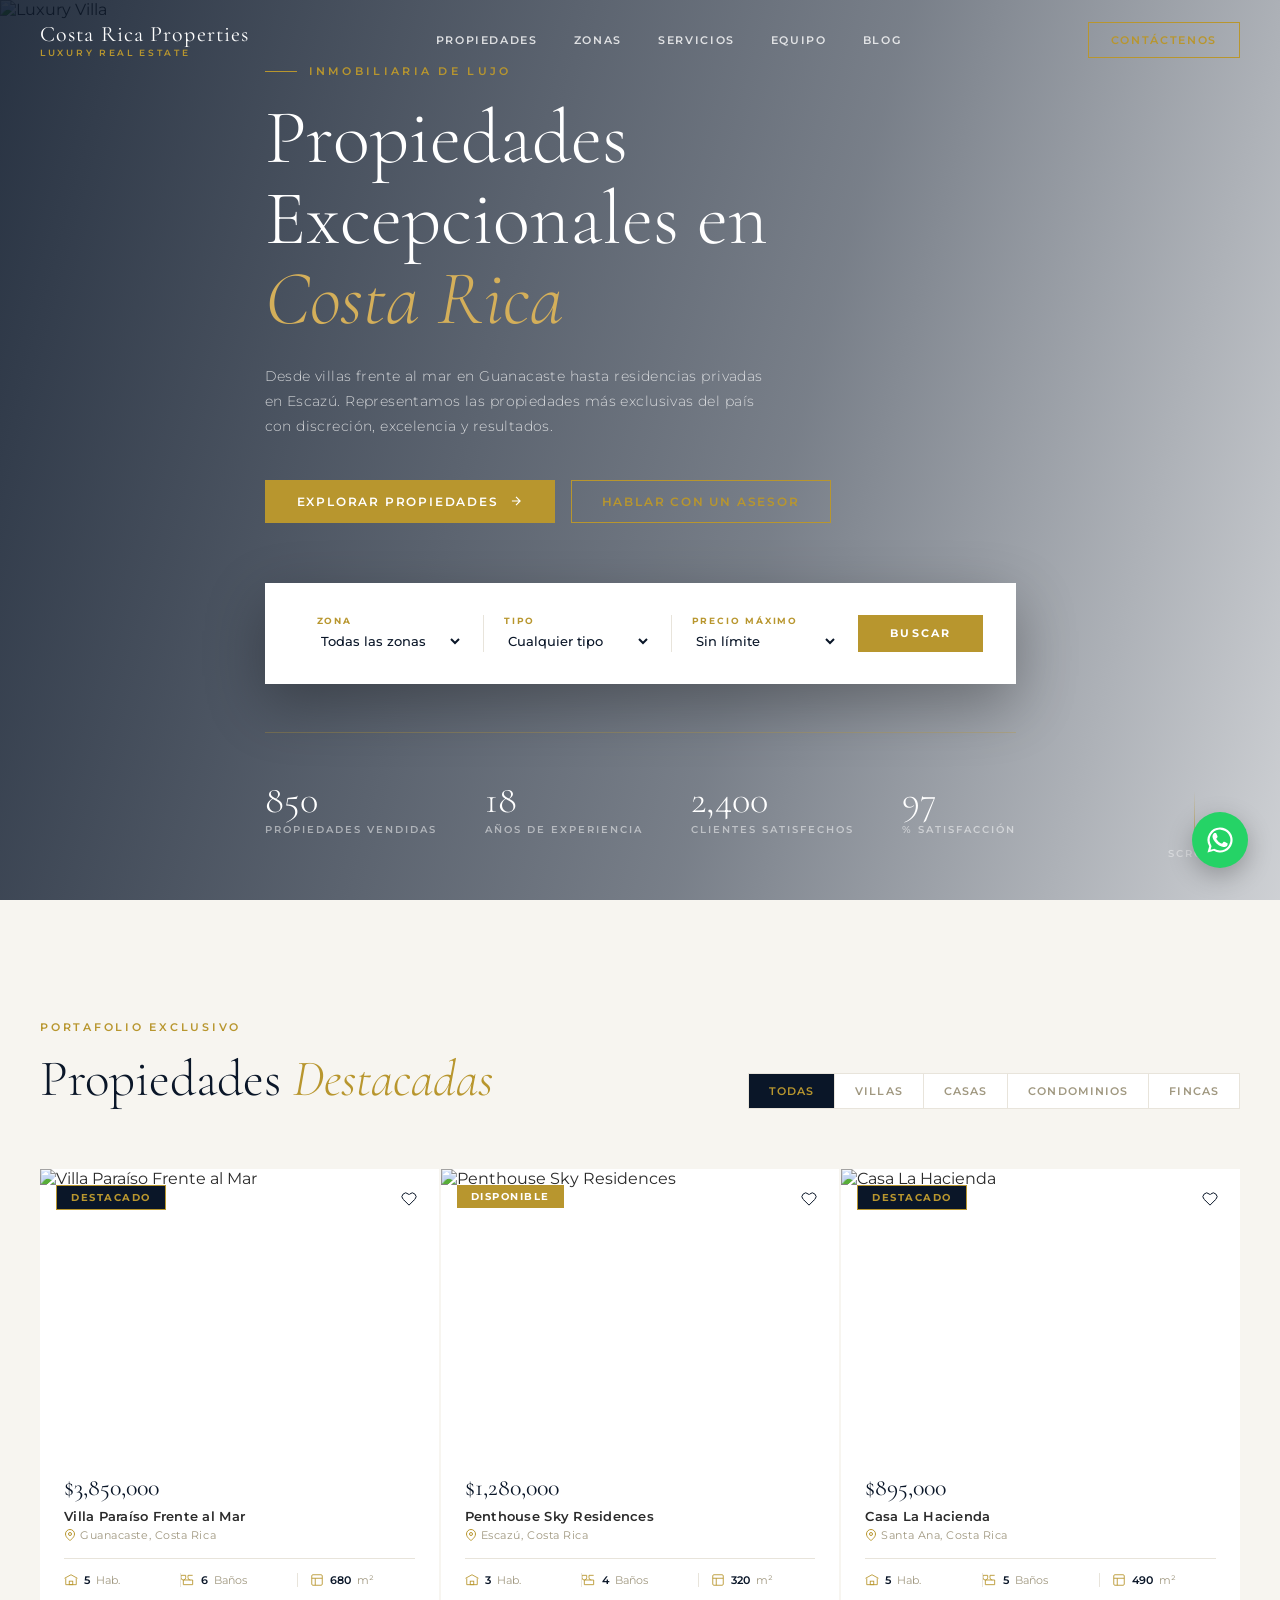
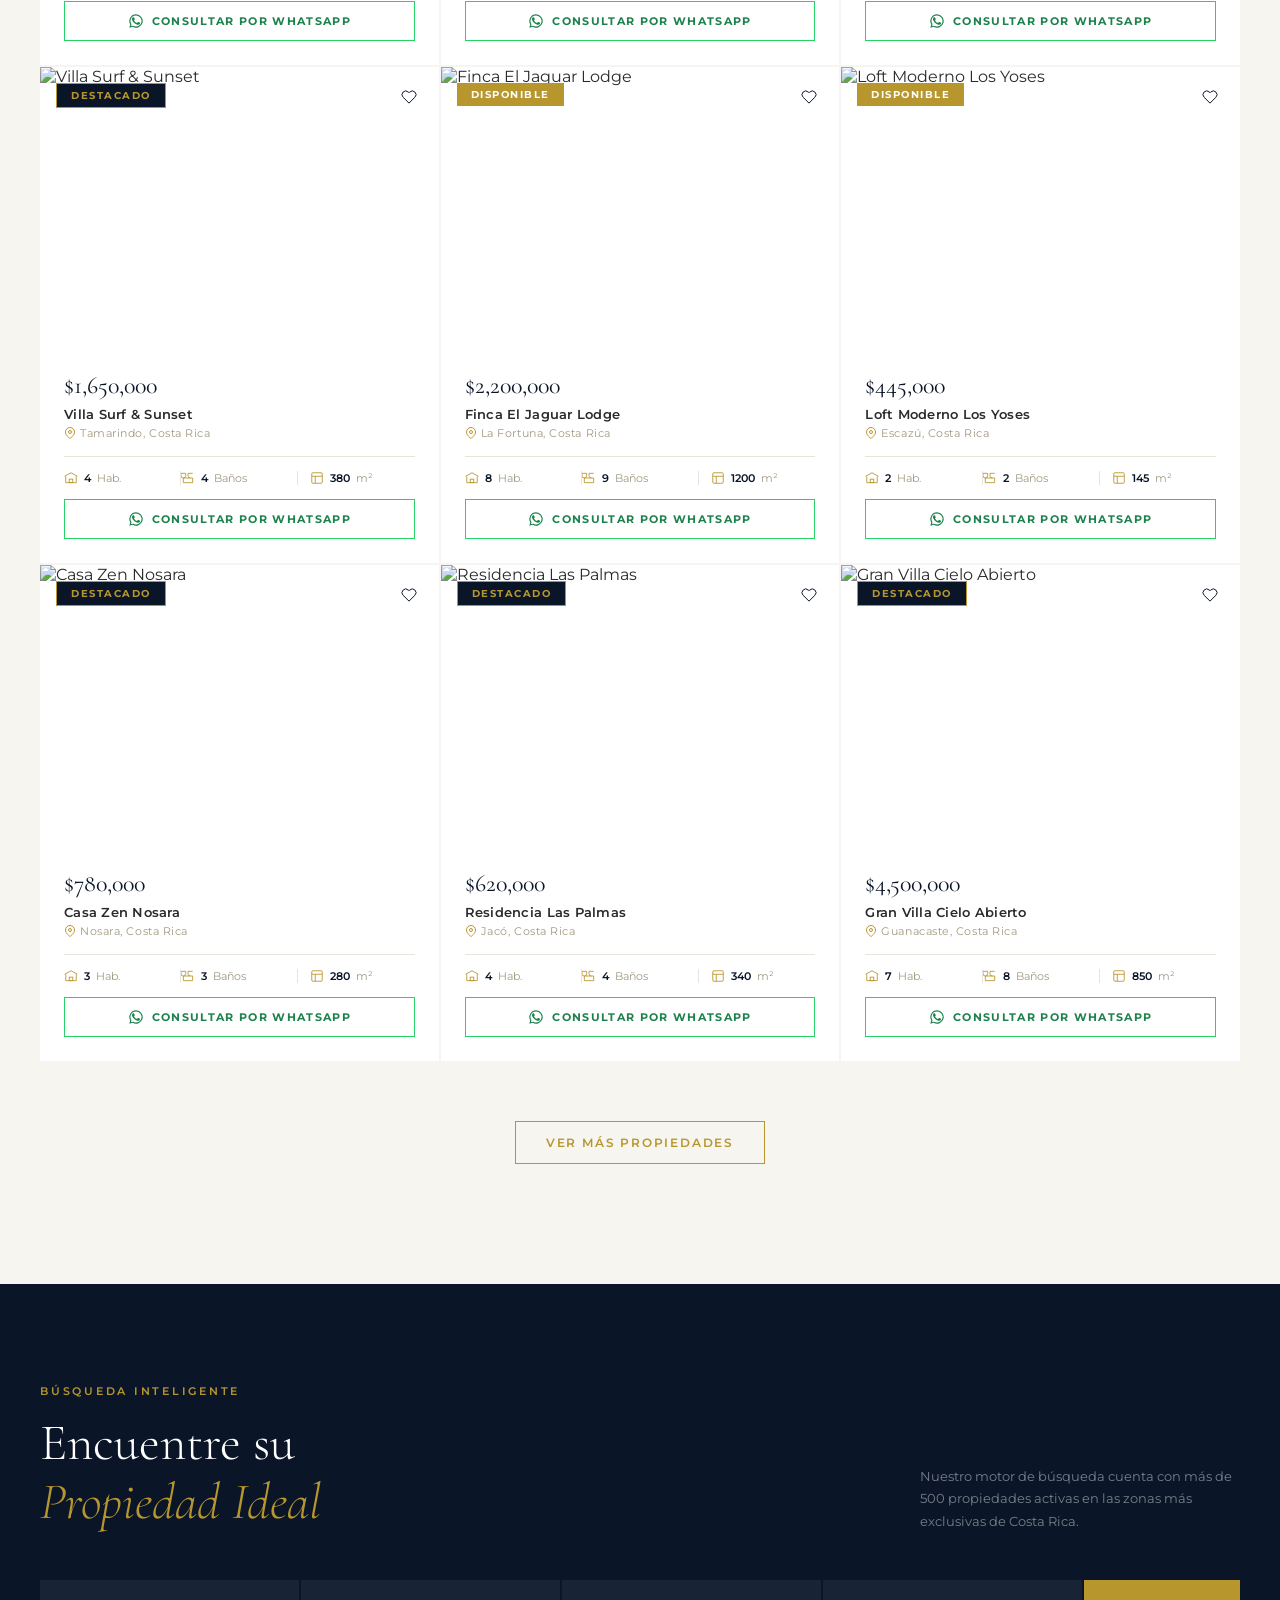
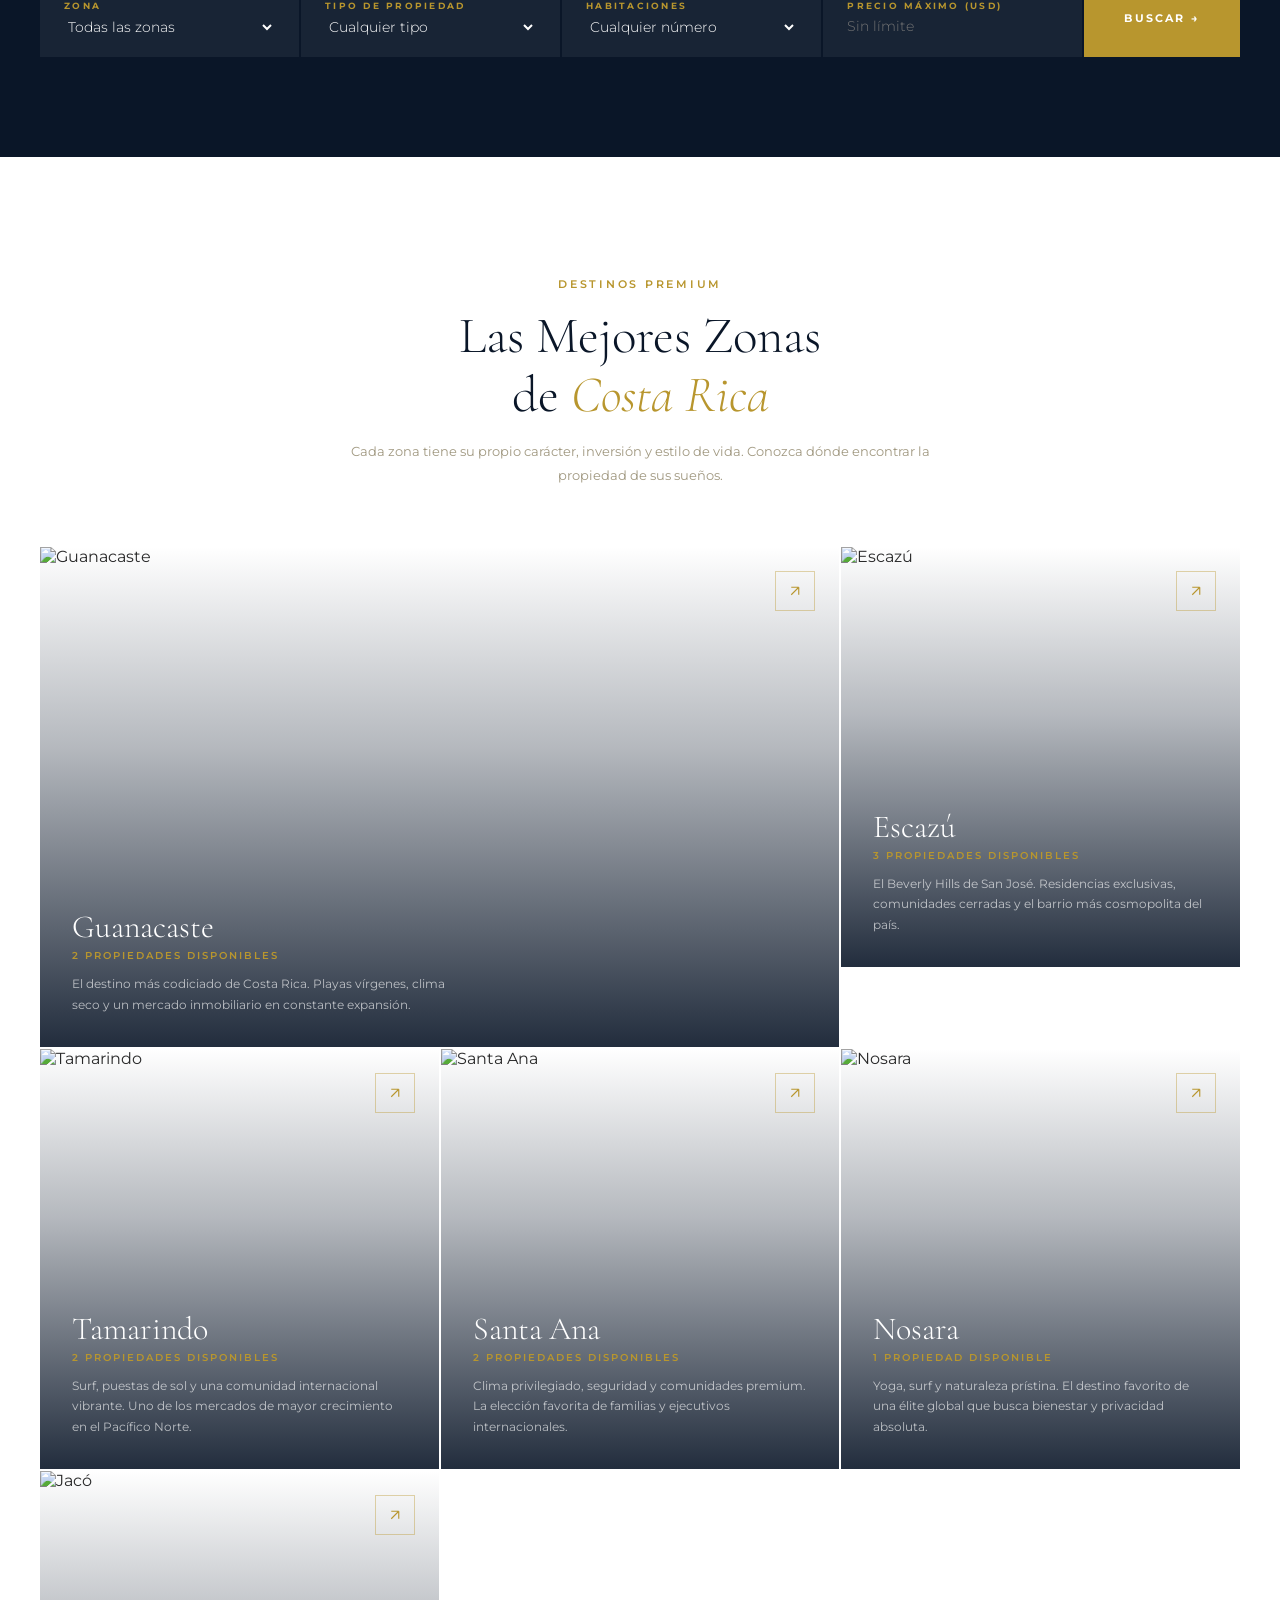
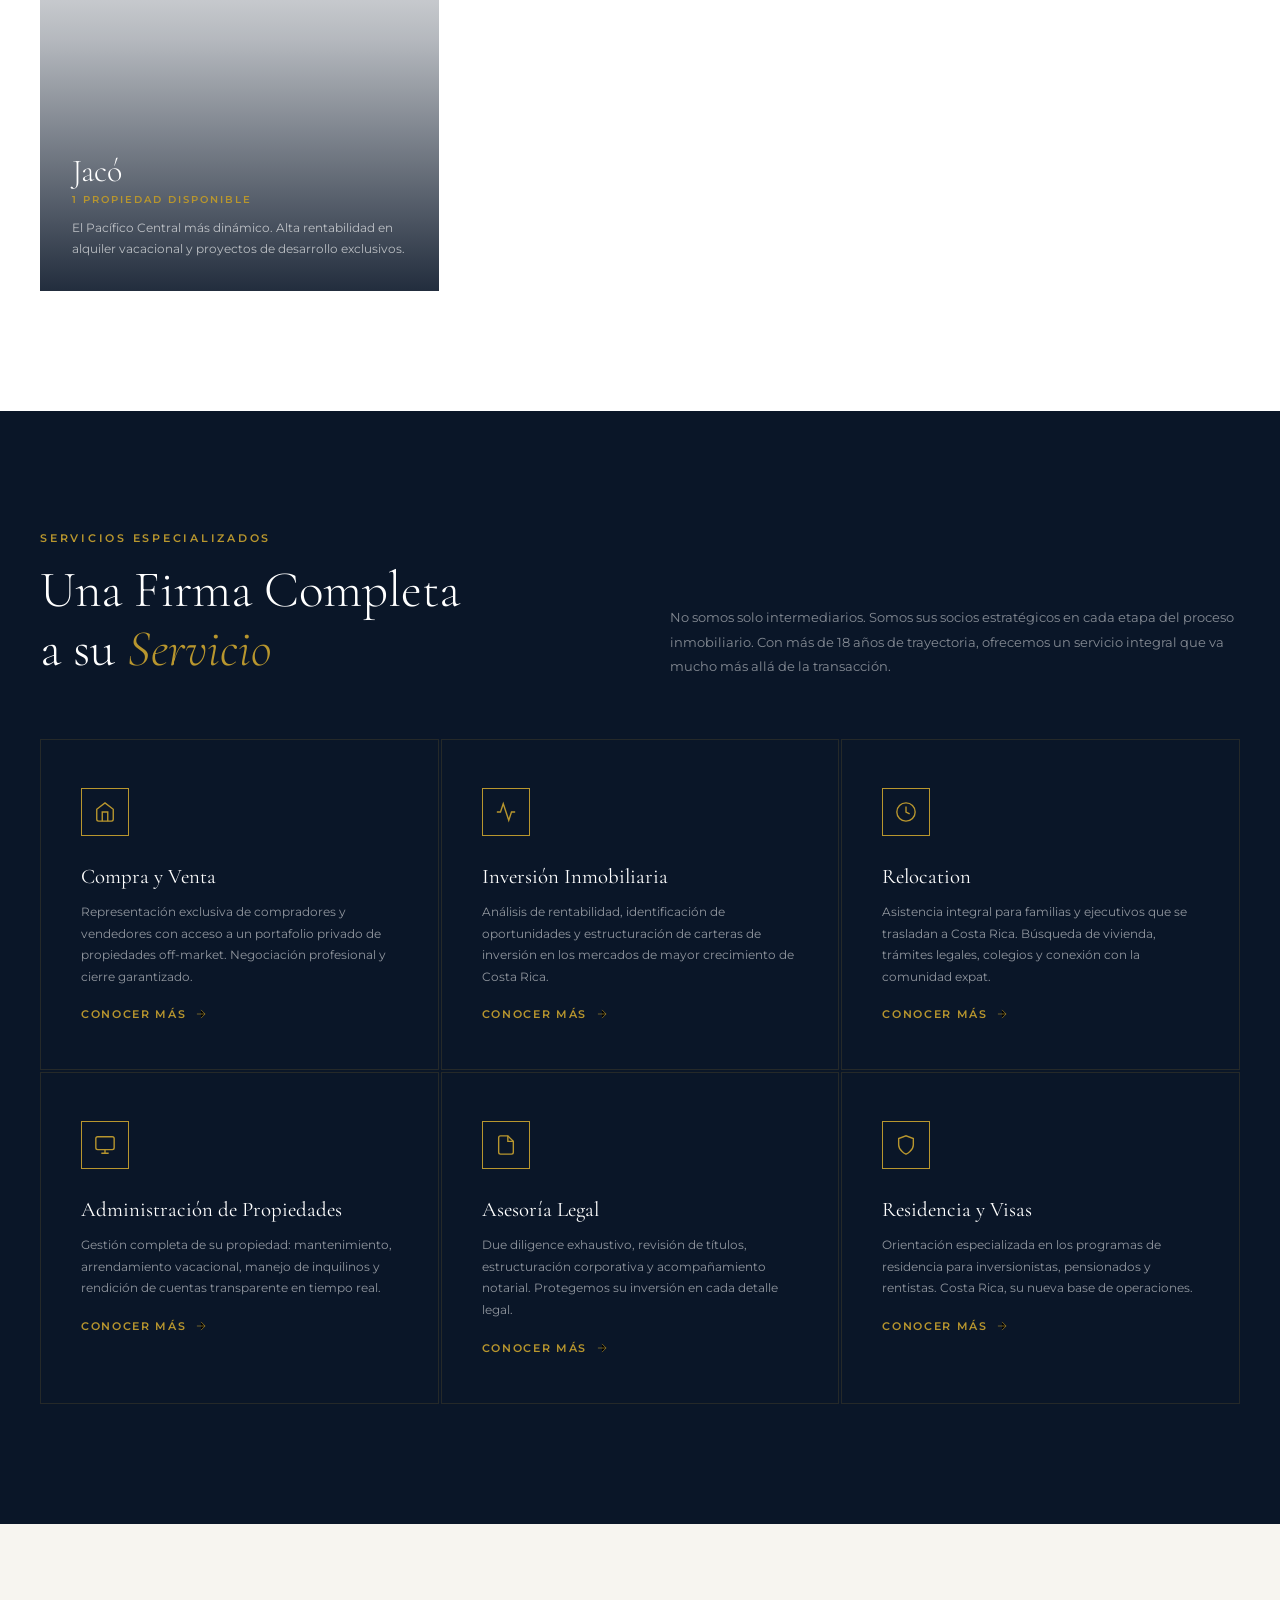
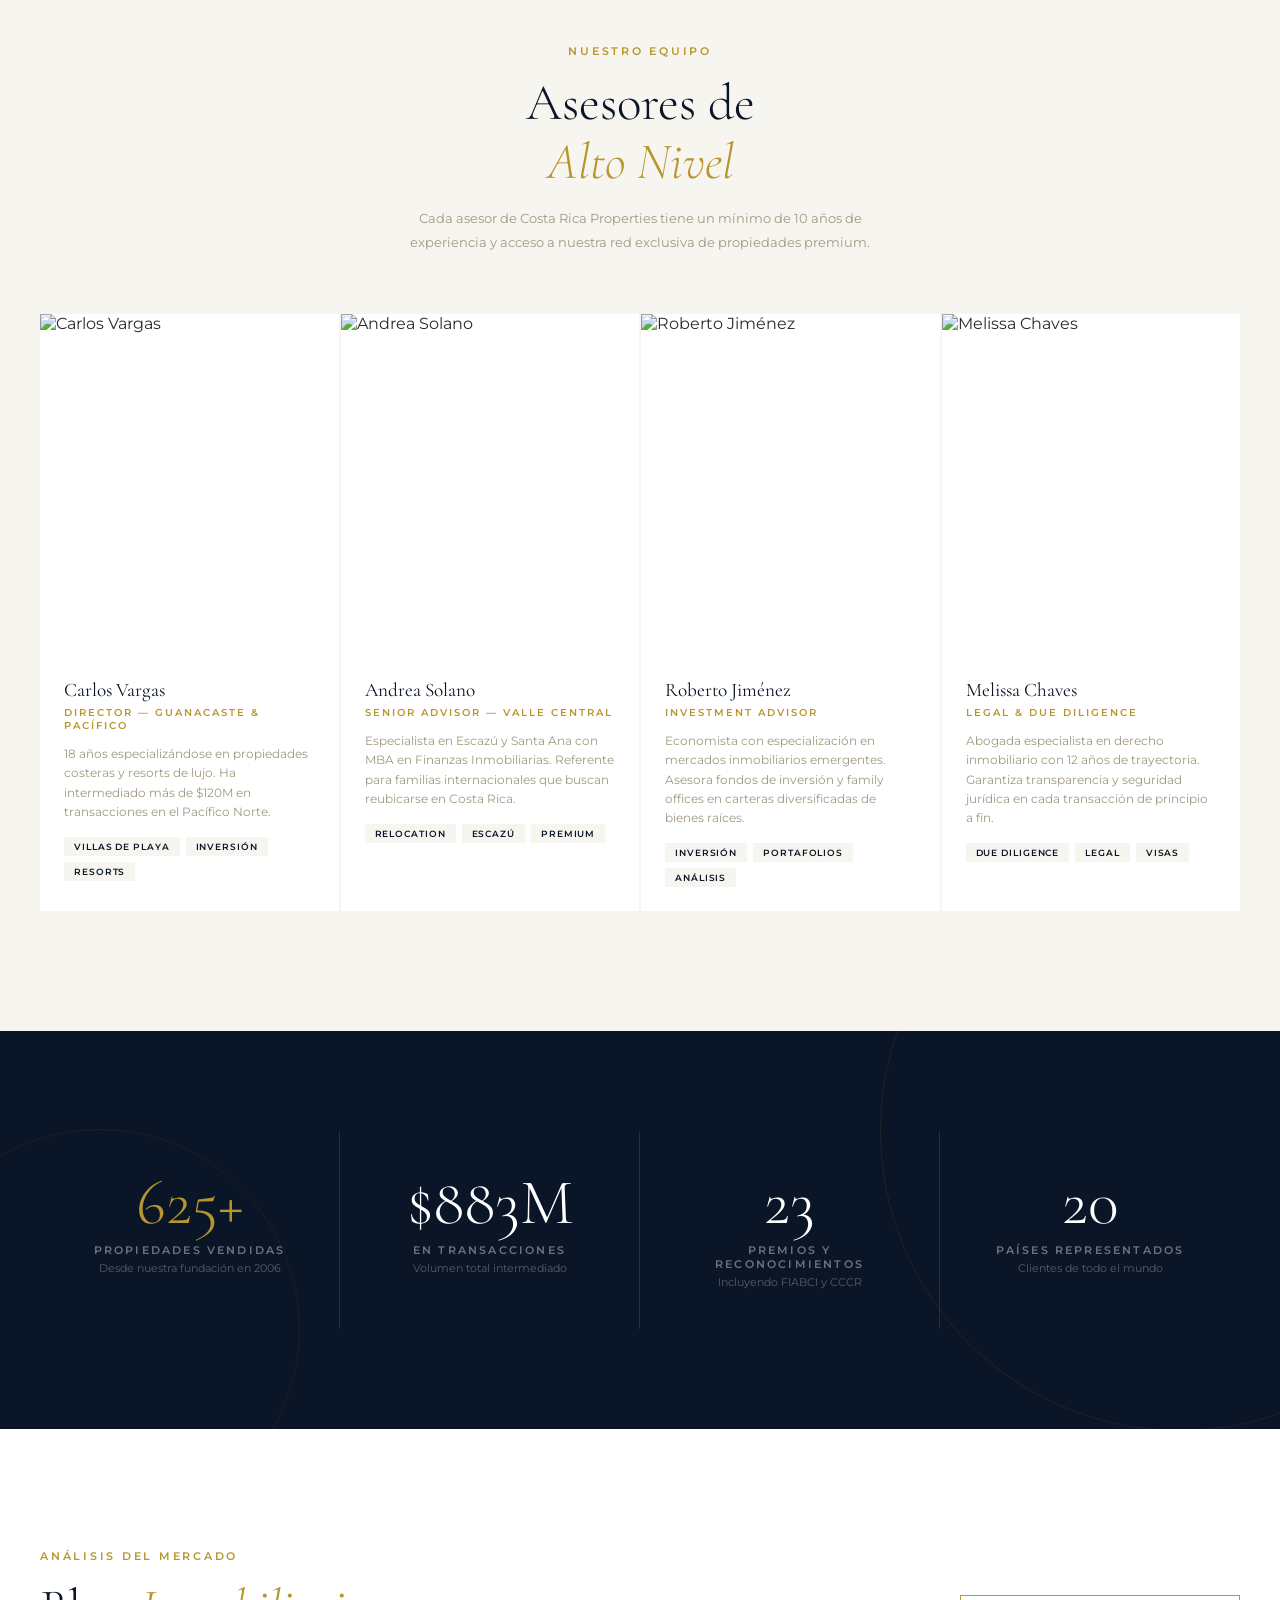
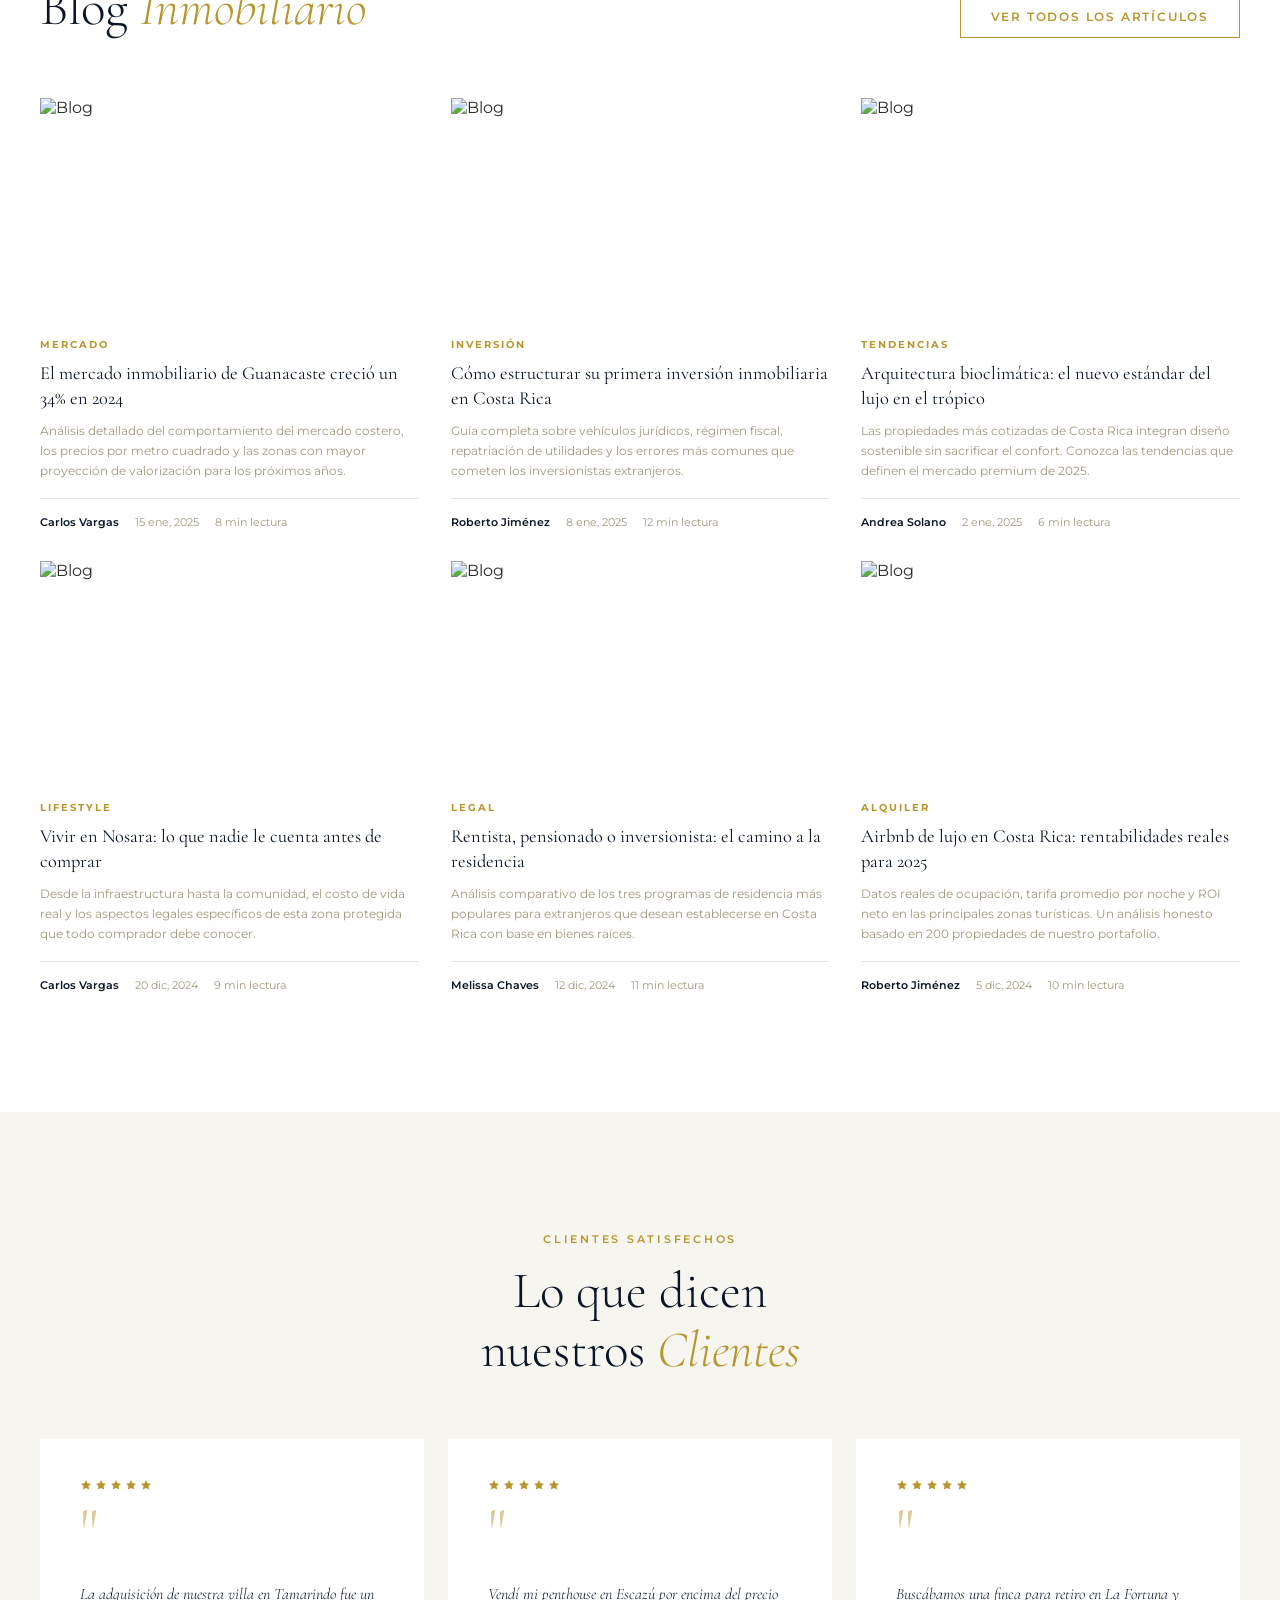
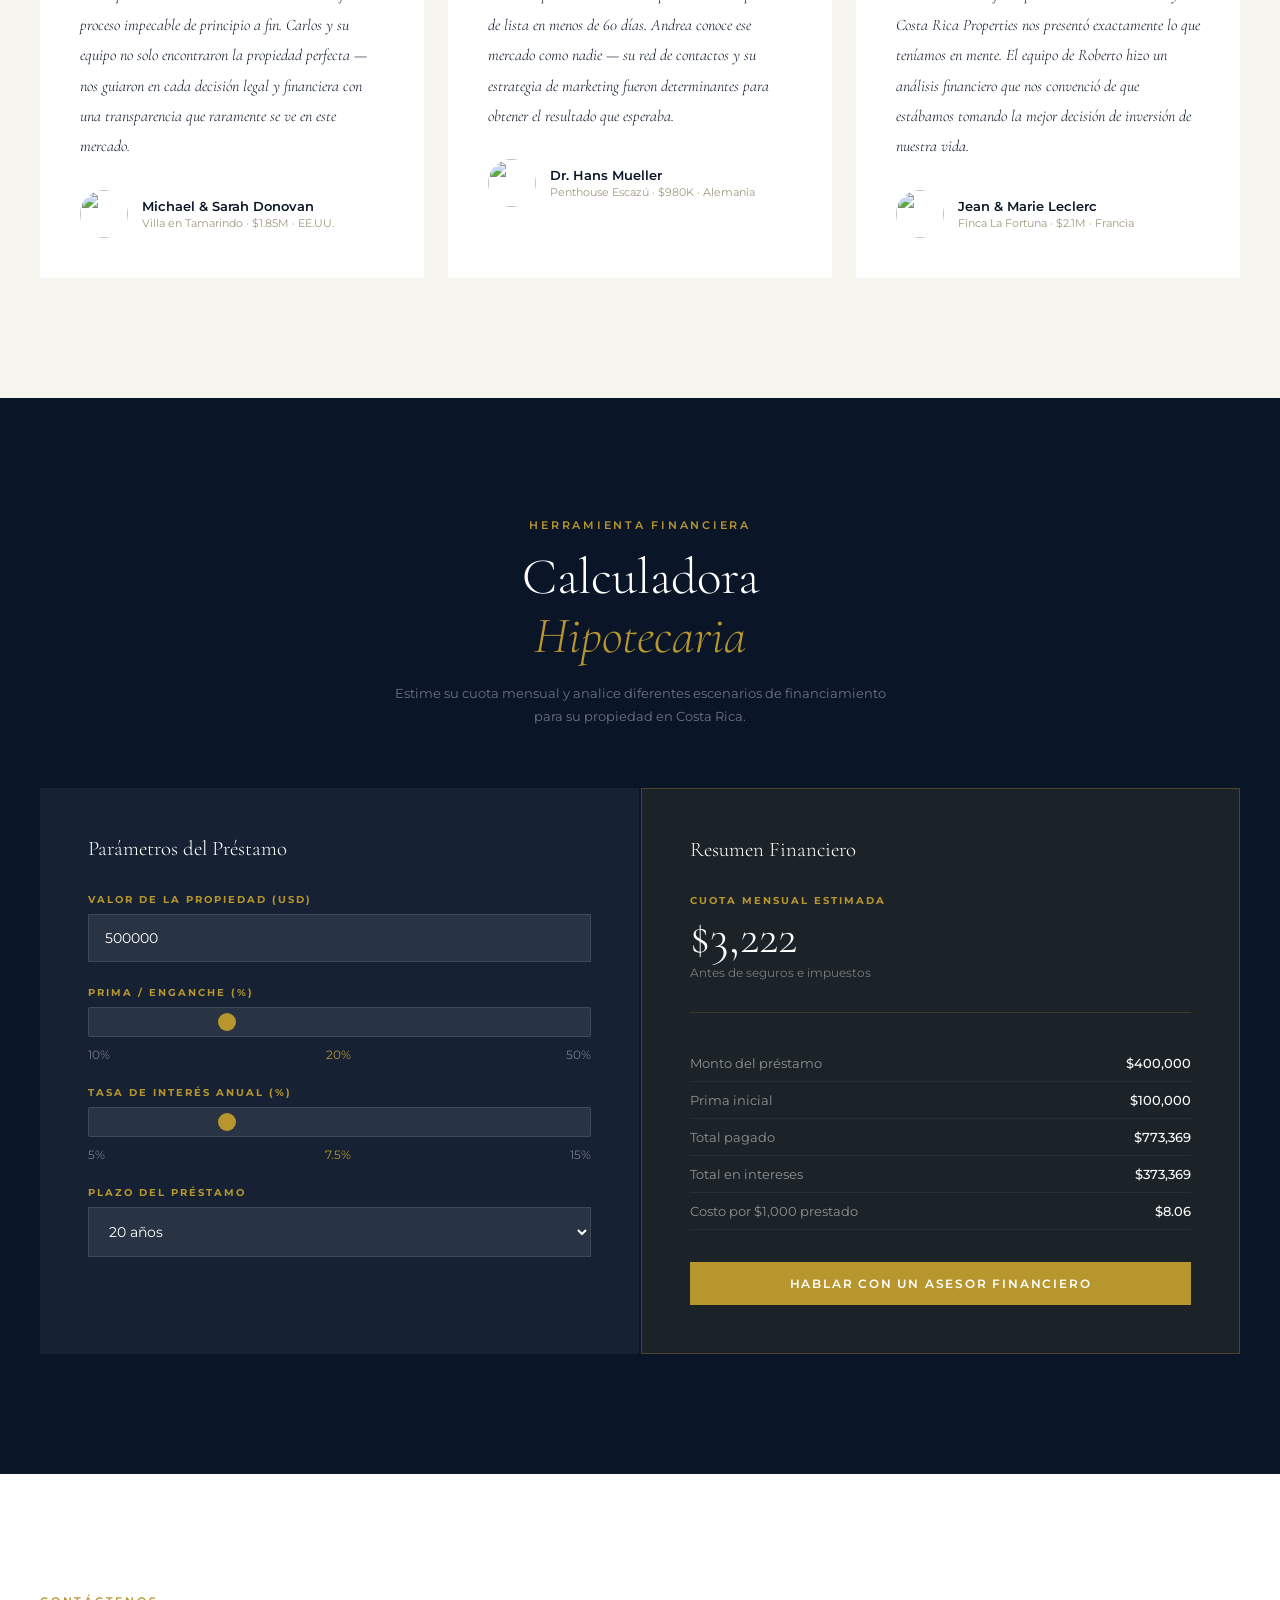
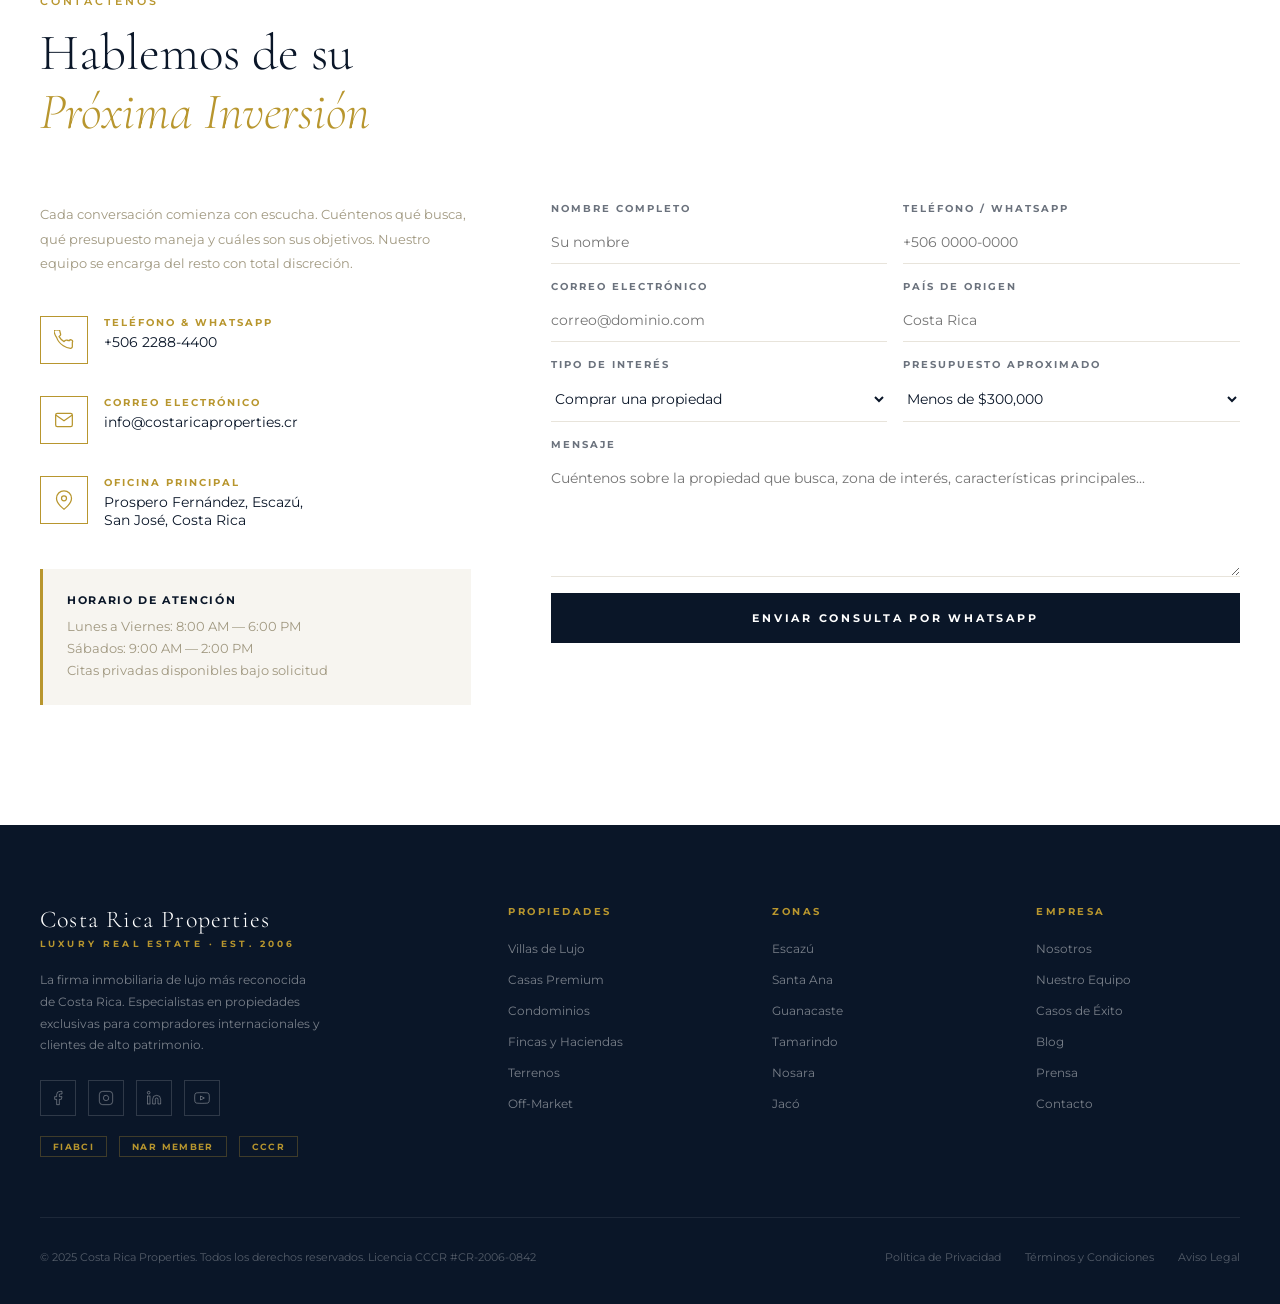
==== commit f05c1223: "chore: marcar con REEMPLAZAR todo el contenido placeholder Comentarios en cada punto con fotos stock" ====
--- a/index.html
+++ b/index.html
@@ -138,6 +138,7 @@
         </div>
         <button class="search-btn" onclick="applyHeroFilter()">Buscar</button>
       </div>
+      <!-- REEMPLAZAR: estadísticas inventadas (propiedades vendidas, años, clientes, % satisfacción) — usar cifras reales del cliente -->
       <div class="hero-stats">
         <div>
           <div class="hero-stat-num" data-count="850">0</div>
@@ -361,6 +362,7 @@
       <h2 class="section-title">Asesores de<br><em>Alto Nivel</em></h2>
       <p style="font-size:13px;color:var(--gray-mid);line-height:1.8;margin-top:16px">Cada asesor de Costa Rica Properties tiene un mínimo de 10 años de experiencia y acceso a nuestra red exclusiva de propiedades premium.</p>
     </div>
+    <!-- REEMPLAZAR: las 4 fotos del equipo son stock de Unsplash y los nombres/bios son inventados — usar fotos y datos reales del equipo -->
     <div class="team-grid">
       <div class="team-card reveal">
         <div class="team-photo"><img loading="lazy" srcset="https://images.unsplash.com/photo-1560250097-0b93528c311a?w=250&q=85&auto=format&fit=crop&face 250w, https://images.unsplash.com/photo-1560250097-0b93528c311a?w=500&q=85&auto=format&fit=crop&face 500w" sizes="(max-width:768px) 100vw, 33vw" src="https://images.unsplash.com/photo-1560250097-0b93528c311a?w=500&q=85&auto=format&fit=crop&face" alt="Carlos Vargas"></div>
@@ -419,6 +421,7 @@
 </section>
 
 <!-- STATS -->
+<!-- REEMPLAZAR: todas las cifras de esta sección son inventadas (850 ventas, $1200M, 32 premios, 28 países) -->
 <section id="stats" style="padding:100px 0;background:var(--navy)">
   <div class="container">
     <div class="stats-grid reveal">
@@ -447,6 +450,7 @@
 </section>
 
 <!-- BLOG -->
+<!-- REEMPLAZAR: los 6 artículos son de ejemplo (títulos, autores, fechas e imágenes stock) — enlazar a artículos reales o quitar la sección -->
 <section id="blog" style="padding:120px 0;background:var(--white)">
   <div class="container">
     <div class="reveal" style="display:flex;justify-content:space-between;align-items:flex-end;margin-bottom:60px">
@@ -504,6 +508,7 @@
 </section>
 
 <!-- TESTIMONIALS -->
+<!-- REEMPLAZAR: los 3 testimonios son inventados y los avatares son stock — usar testimonios reales con autorización del cliente -->
 <section id="testimonials" style="padding:120px 0;background:var(--off-white)">
   <div class="container">
     <div class="reveal" style="text-align:center;max-width:480px;margin:0 auto 60px">
@@ -634,6 +639,7 @@
     </div>
     <div class="contact-grid">
       <div class="reveal">
+        <!-- REEMPLAZAR: verificar teléfono, correo, dirección y horario reales (también en SITE_CONFIG de properties.js y en el JSON-LD del head) -->
         <p style="font-size:13px;color:var(--gray-mid);line-height:1.9;margin-bottom:40px">Cada conversación comienza con escucha. Cuéntenos qué busca, qué presupuesto maneja y cuáles son sus objetivos. Nuestro equipo se encarga del resto con total discreción.</p>
         <div class="contact-info-item">
           <div class="contact-icon"><svg viewBox="0 0 24 24" fill="none" stroke="currentColor" stroke-width="1.5"><path d="M22 16.92v3a2 2 0 01-2.18 2 19.79 19.79 0 01-8.63-3.07A19.5 19.5 0 013.07 8.81 19.79 19.79 0 01.1 2.2 2 2 0 012.11 0h3a2 2 0 012 1.72 12.84 12.84 0 00.7 2.81 2 2 0 01-.45 2.11L6.09 7.91a16 16 0 006 6l1.27-1.27a2 2 0 012.11-.45 12.84 12.84 0 002.81.7A2 2 0 0122 14.92z"/></svg></div>
@@ -722,6 +728,7 @@
           <a href="#"><svg viewBox="0 0 24 24"><path d="M16 8a6 6 0 016 6v7h-4v-7a2 2 0 00-2-2 2 2 0 00-2 2v7h-4v-7a6 6 0 016-6z"/><rect x="2" y="9" width="4" height="12"/><circle cx="4" cy="4" r="2"/></svg></a>
           <a href="#"><svg viewBox="0 0 24 24"><path d="M22.54 6.42a2.78 2.78 0 00-1.95-1.96C18.88 4 12 4 12 4s-6.88 0-8.59.46a2.78 2.78 0 00-1.95 1.96A29 29 0 001 12a29 29 0 00.46 5.58 2.78 2.78 0 001.95 1.95C5.12 20 12 20 12 20s6.88 0 8.59-.47a2.78 2.78 0 001.95-1.95A29 29 0 0023 12a29 29 0 00-.46-5.58z"/><polygon points="9.75,15.02 15.5,12 9.75,8.98 9.75,15.02"/></svg></a>
         </div>
+        <!-- REEMPLAZAR: certificaciones de ejemplo — verificar membresías reales antes de lanzar -->
         <div class="footer-certifications">
           <span class="cert-badge">FIABCI</span>
           <span class="cert-badge">NAR Member</span>
@@ -763,6 +770,7 @@
       </div>
     </div>
     <div class="footer-bottom">
+      <!-- REEMPLAZAR: número de licencia inventado -->
       <div class="footer-copy">© 2025 Costa Rica Properties. Todos los derechos reservados. Licencia CCCR #CR-2006-0842</div>
       <div class="footer-legal">
         <a href="#">Política de Privacidad</a>
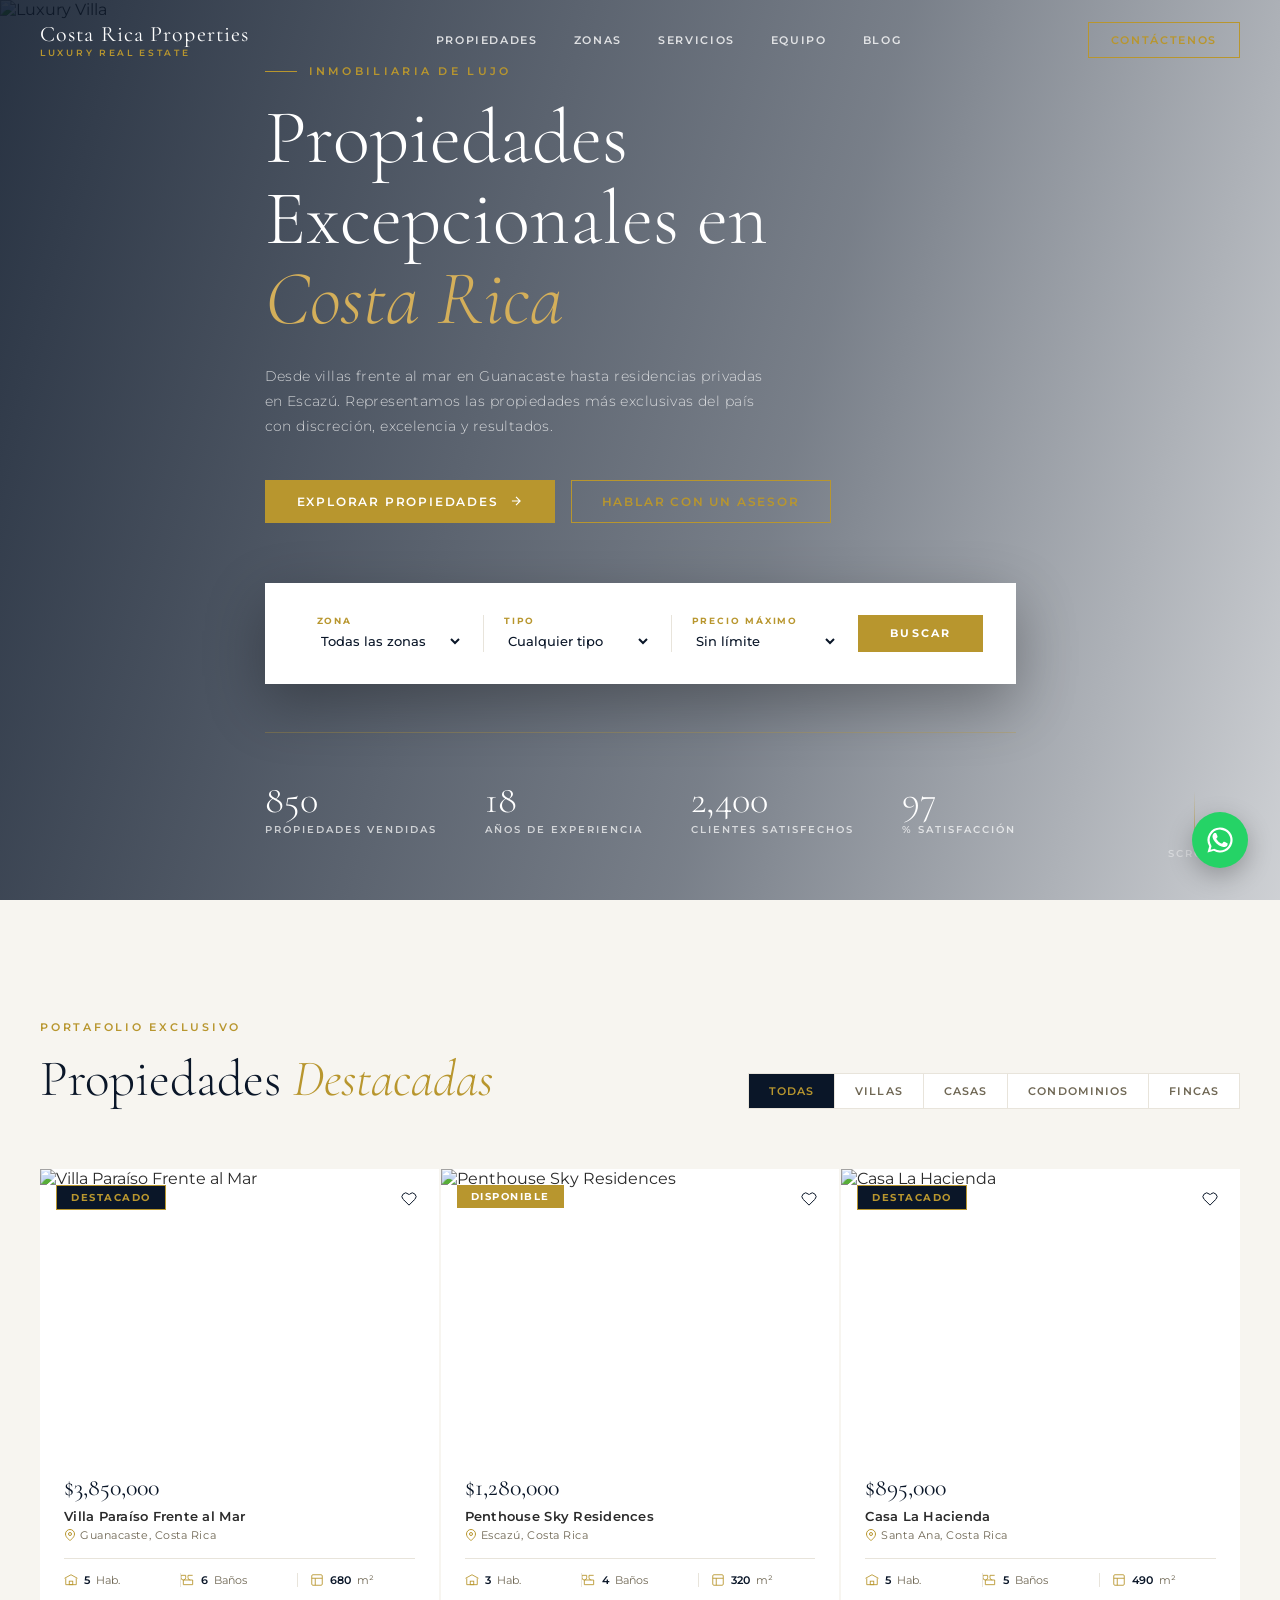
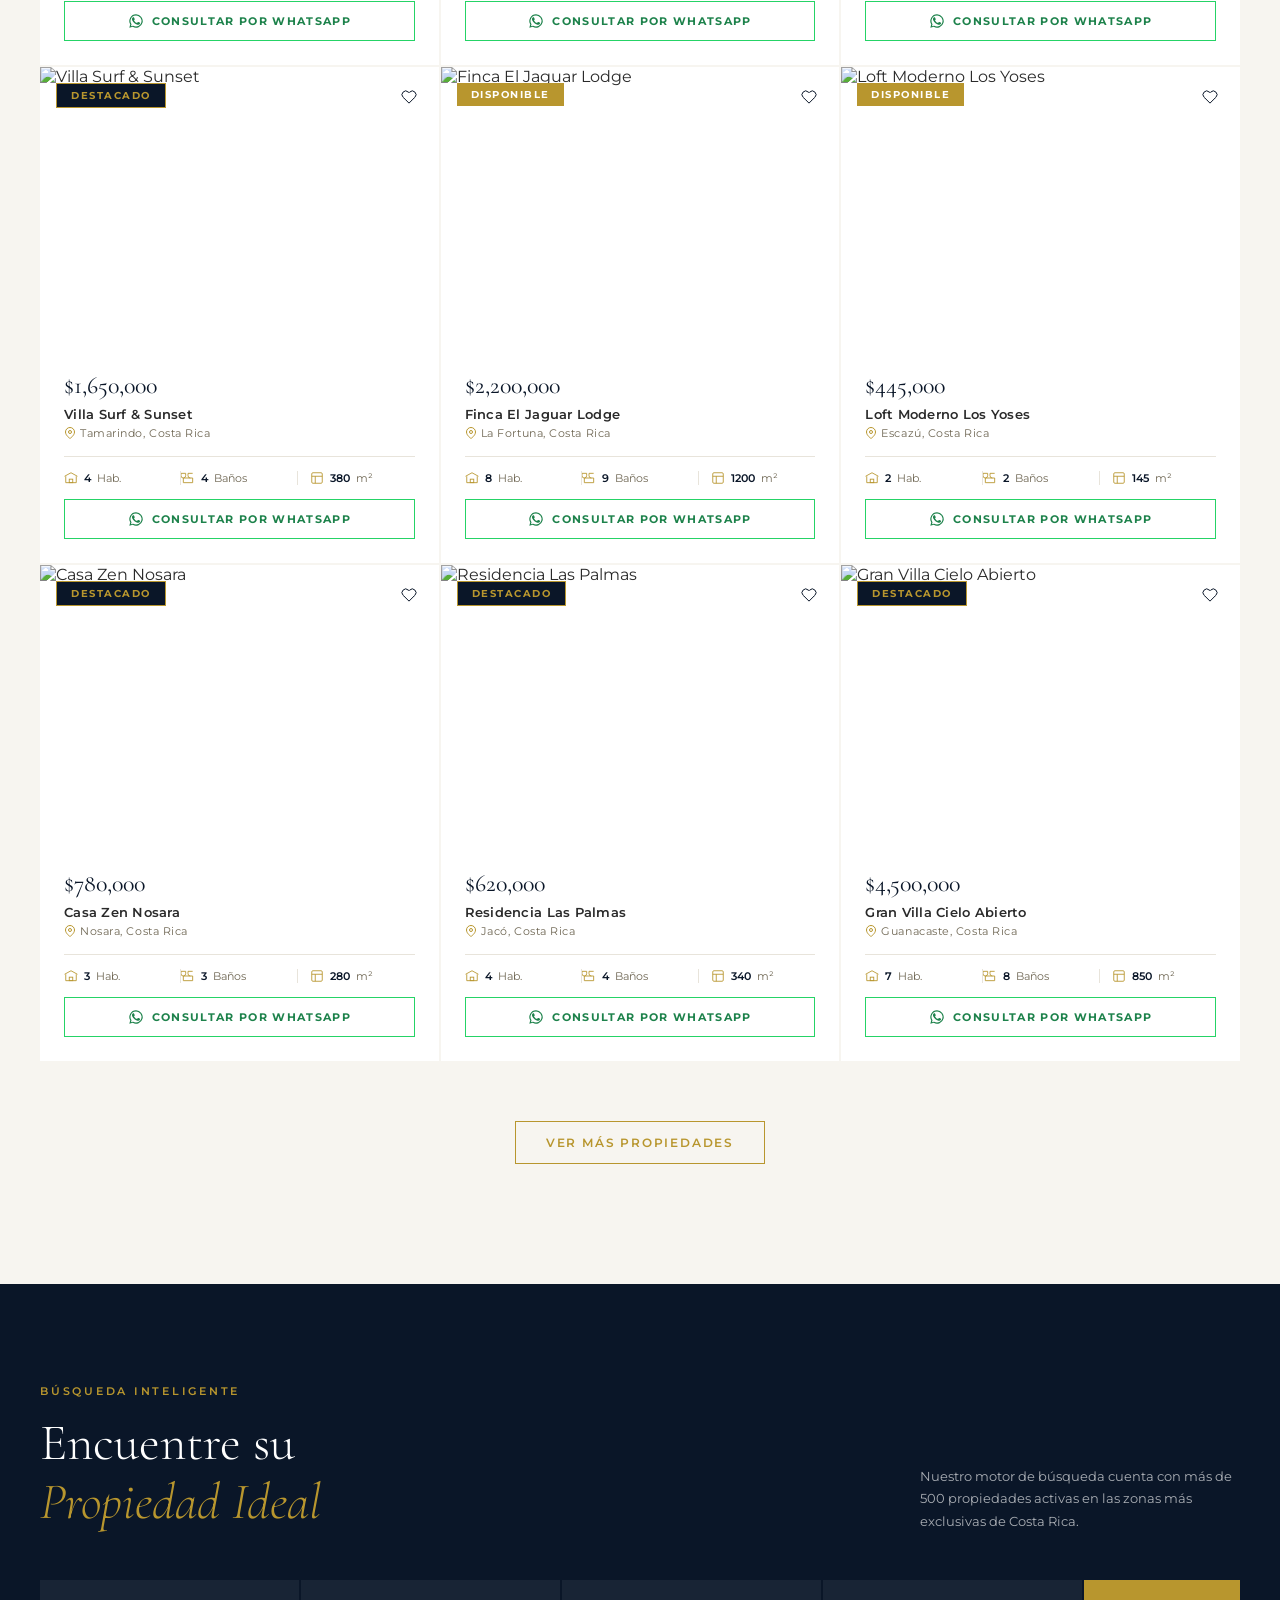
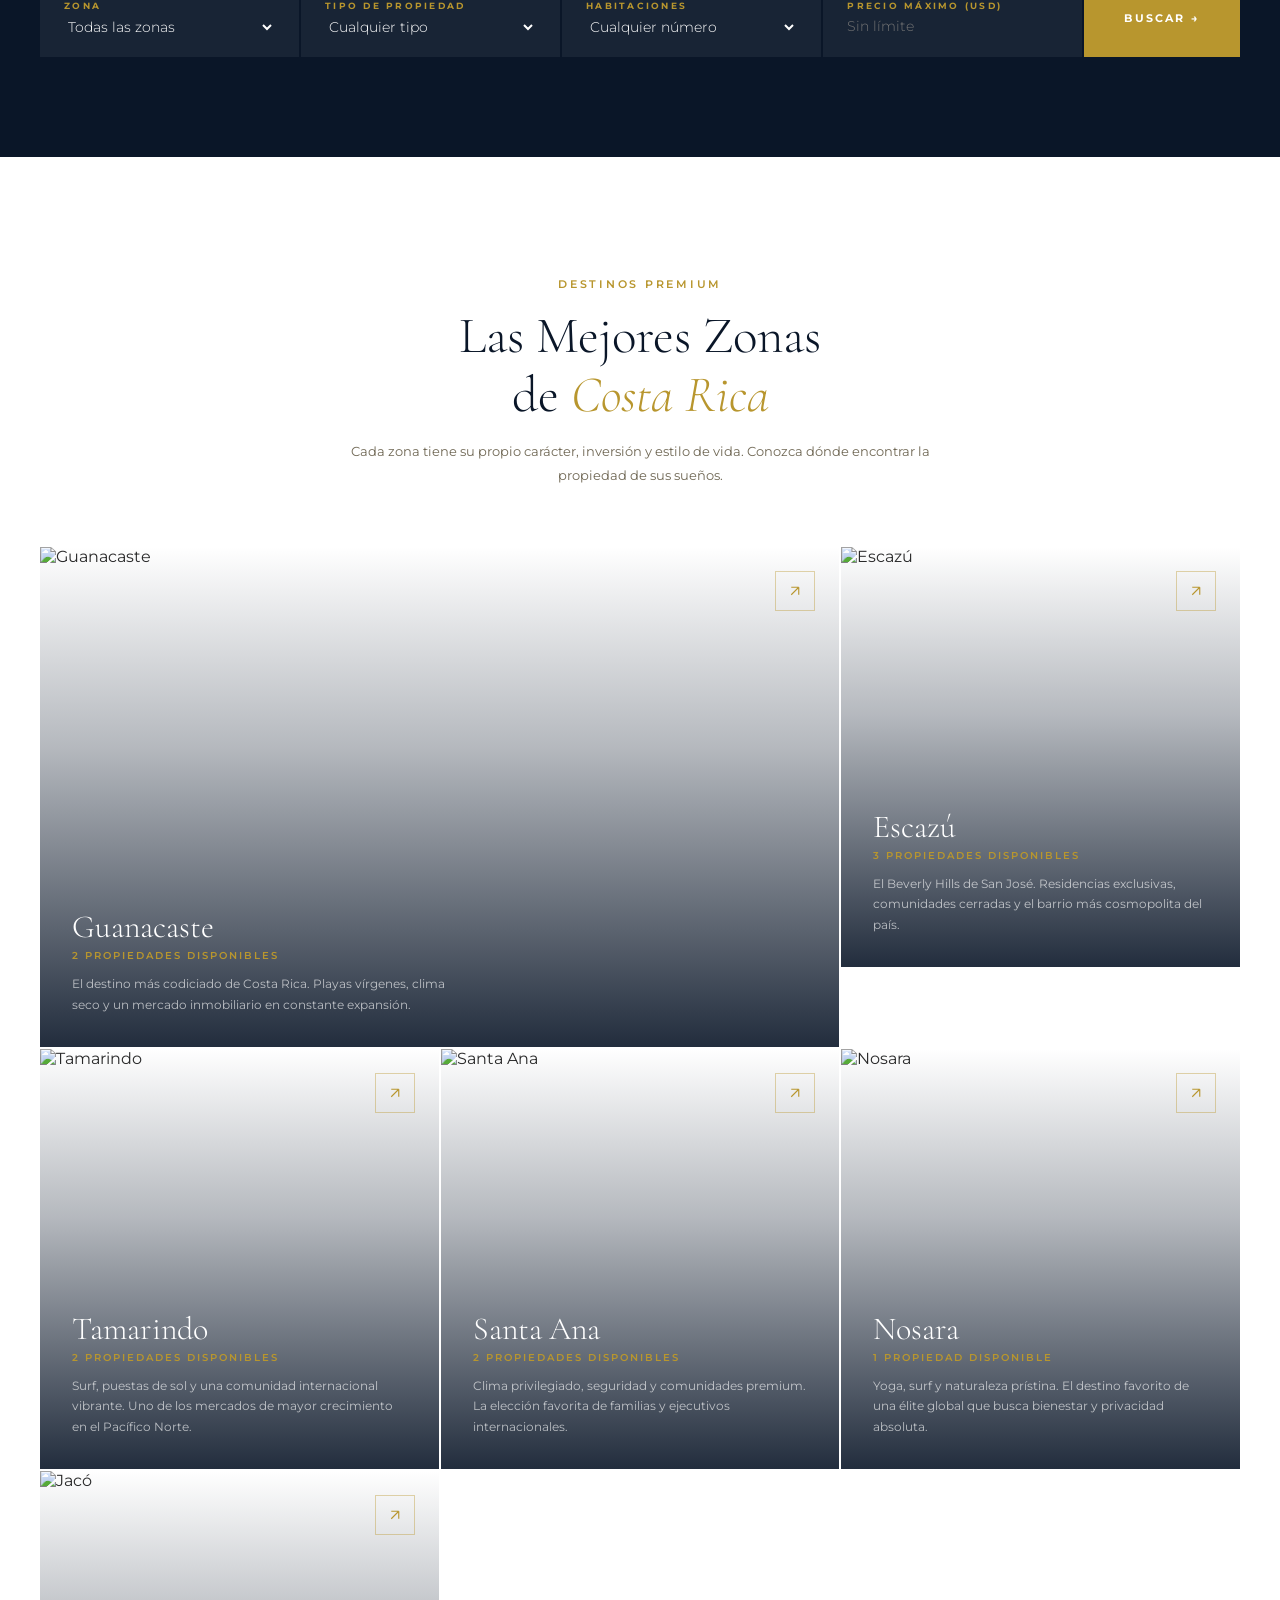
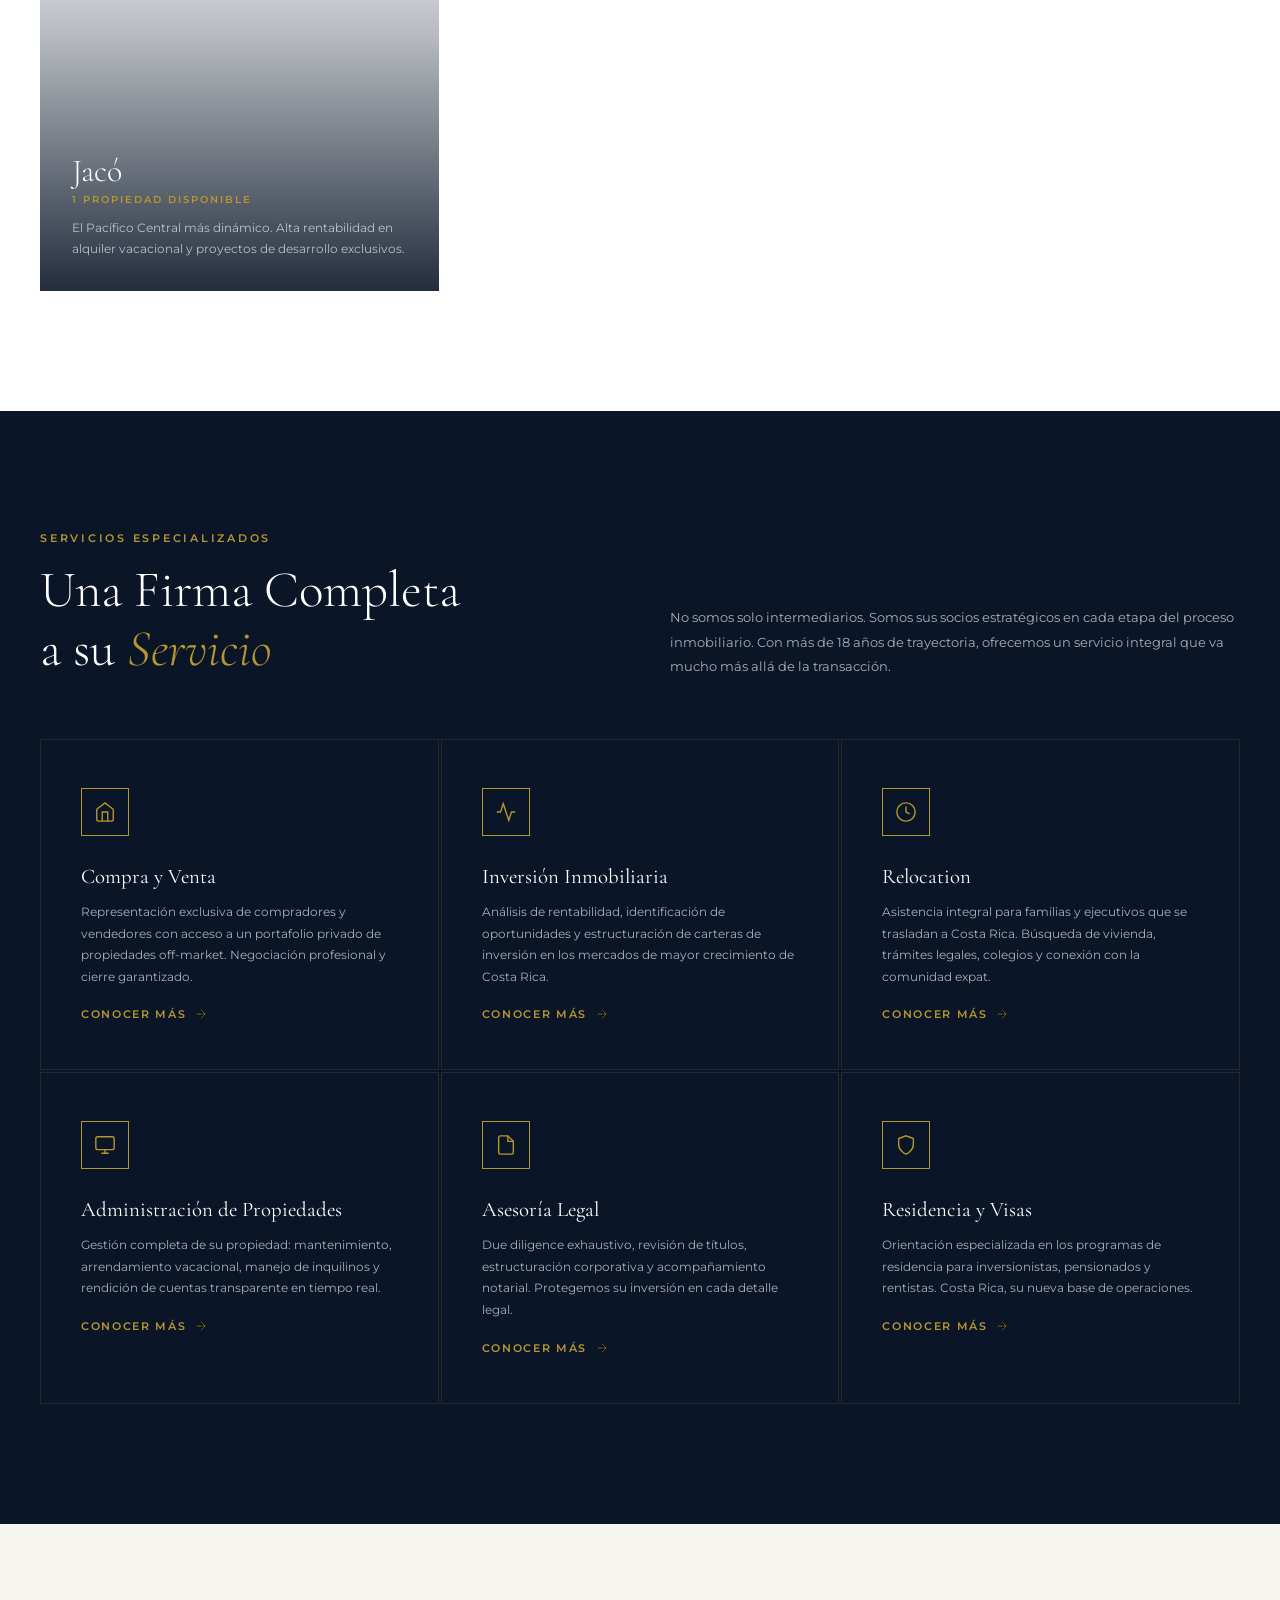
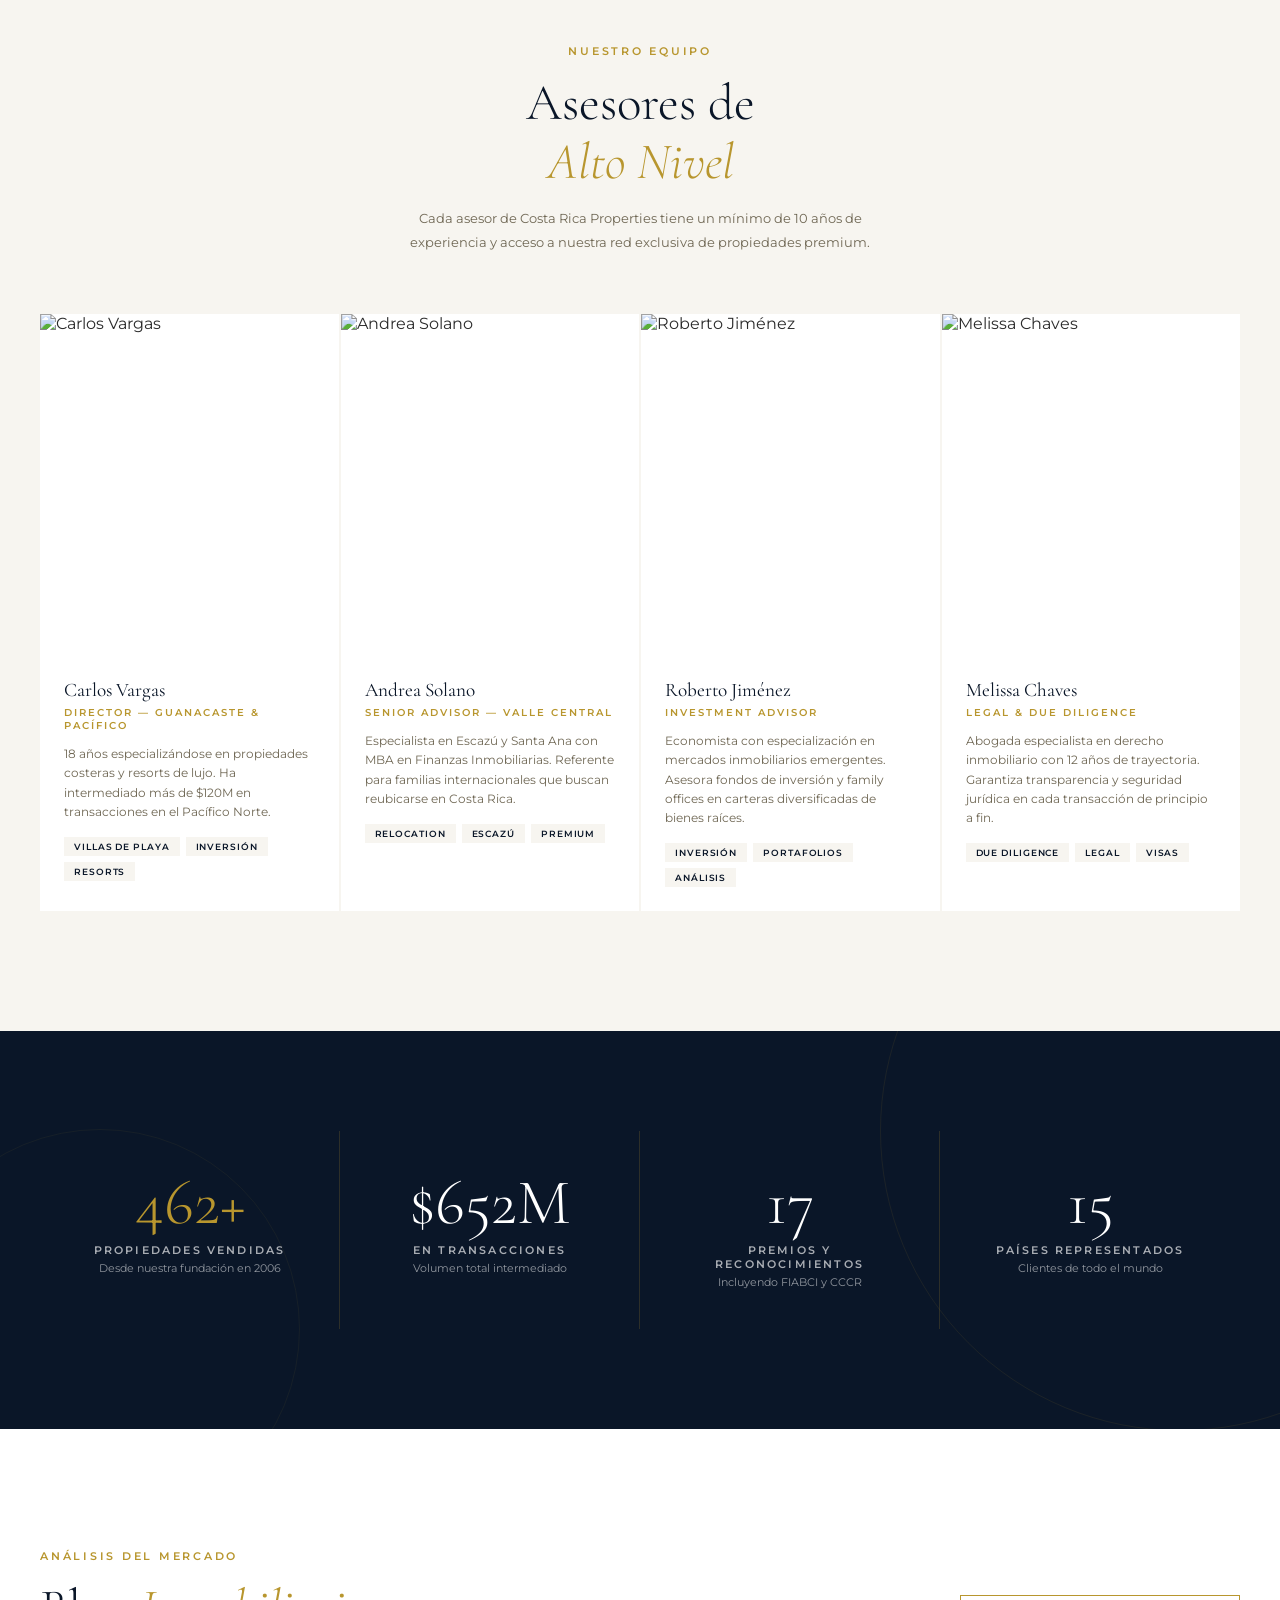
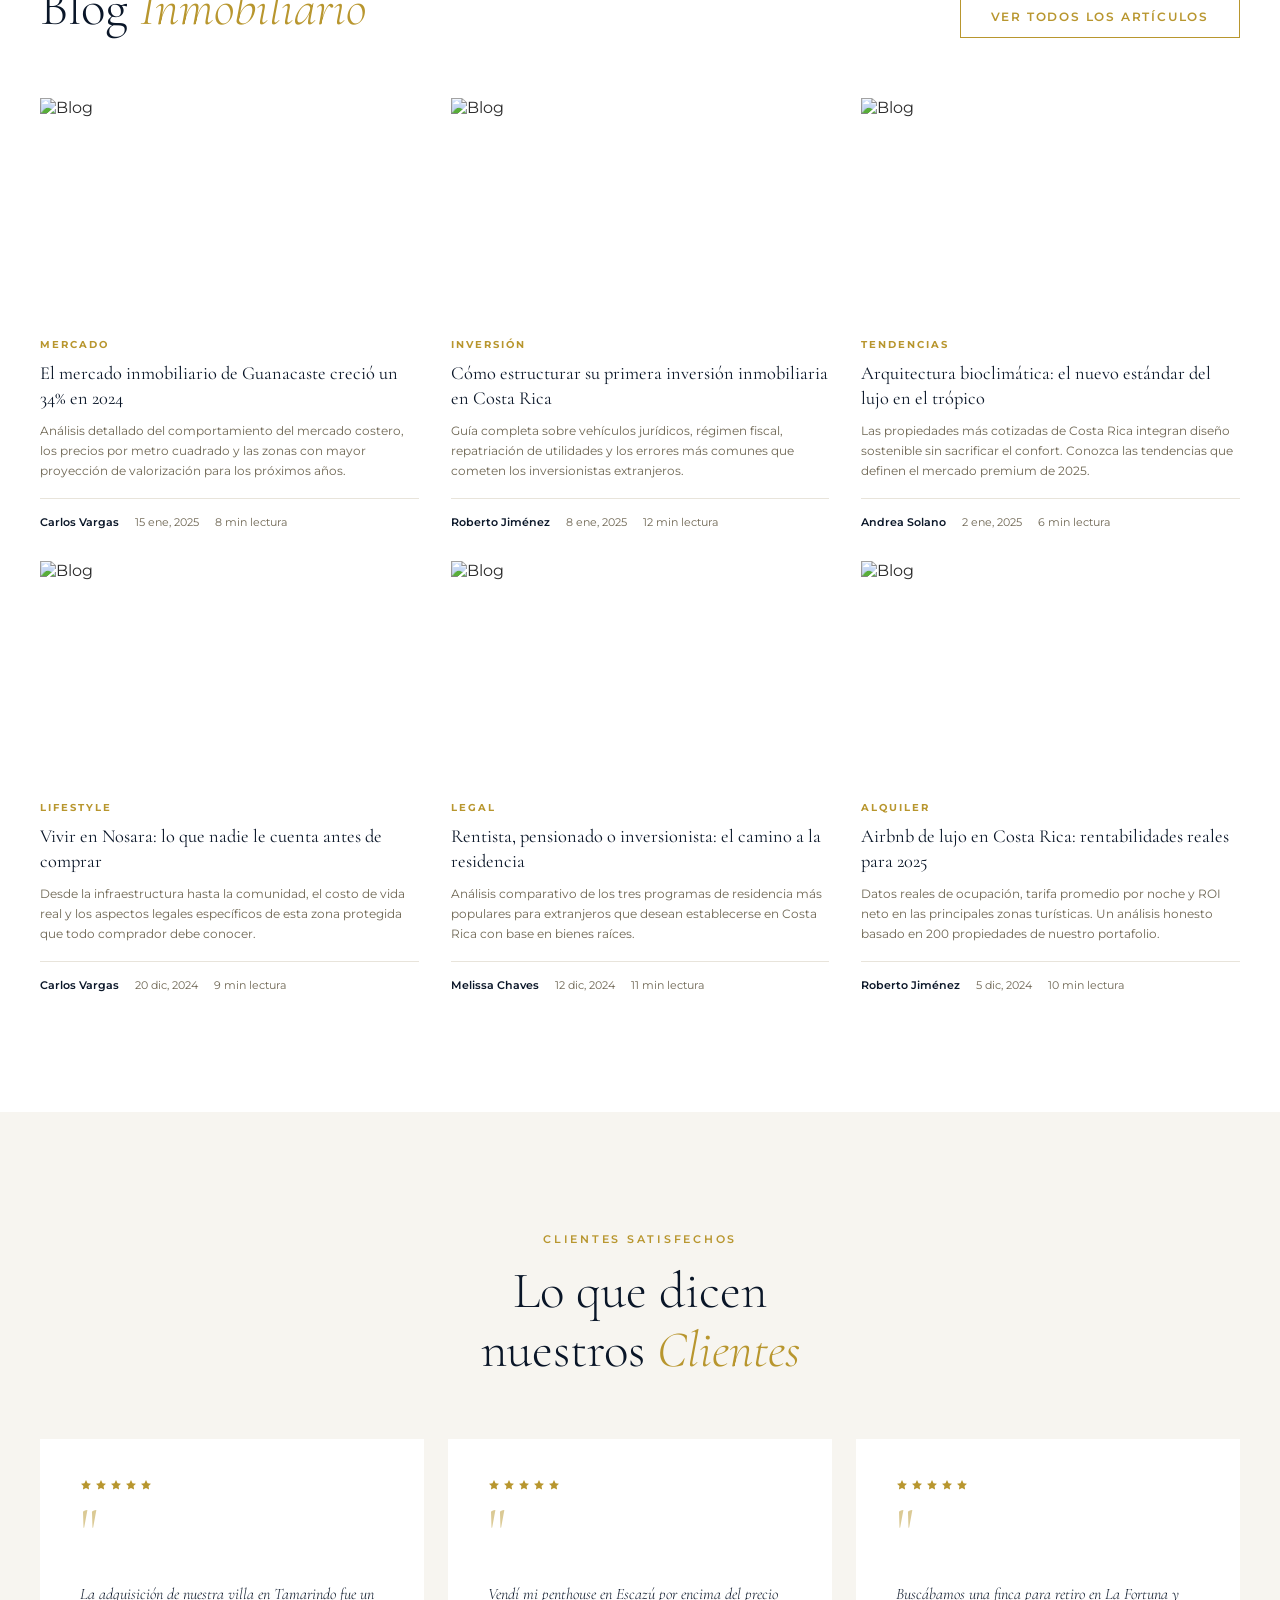
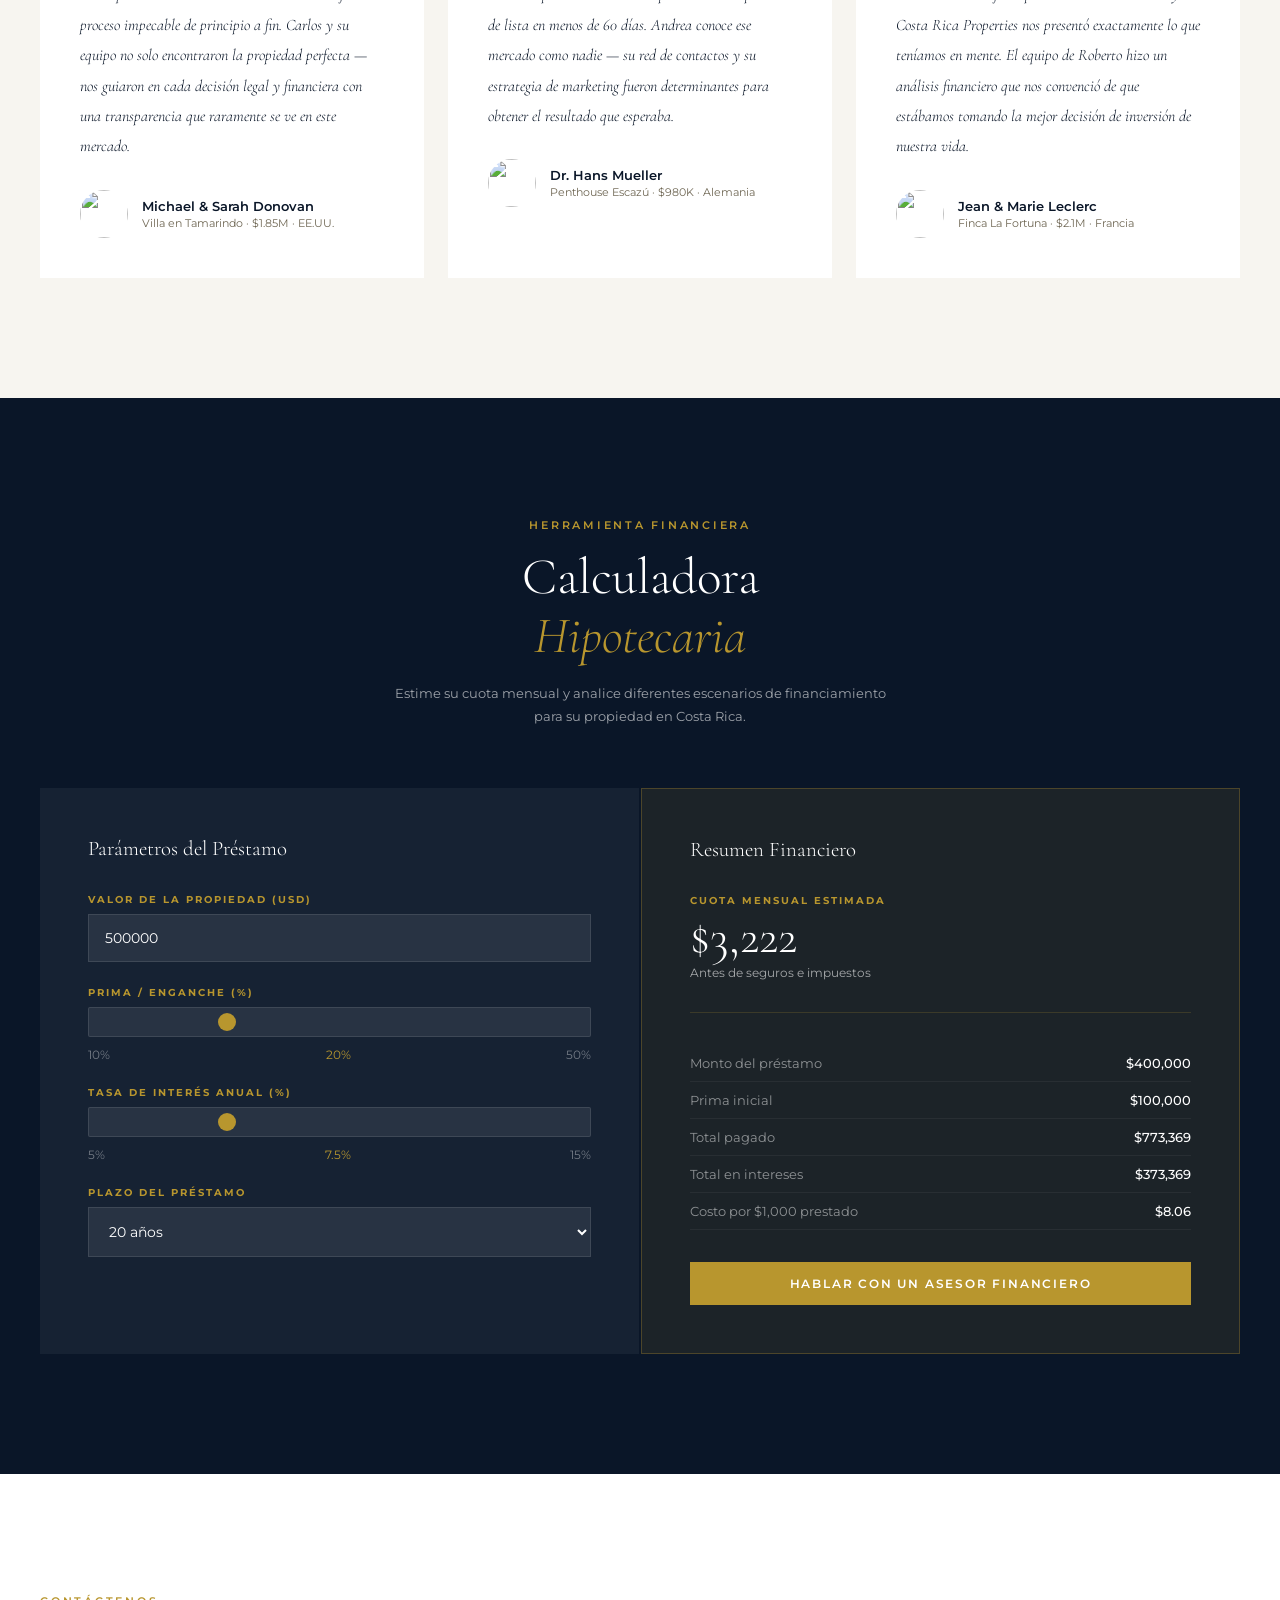
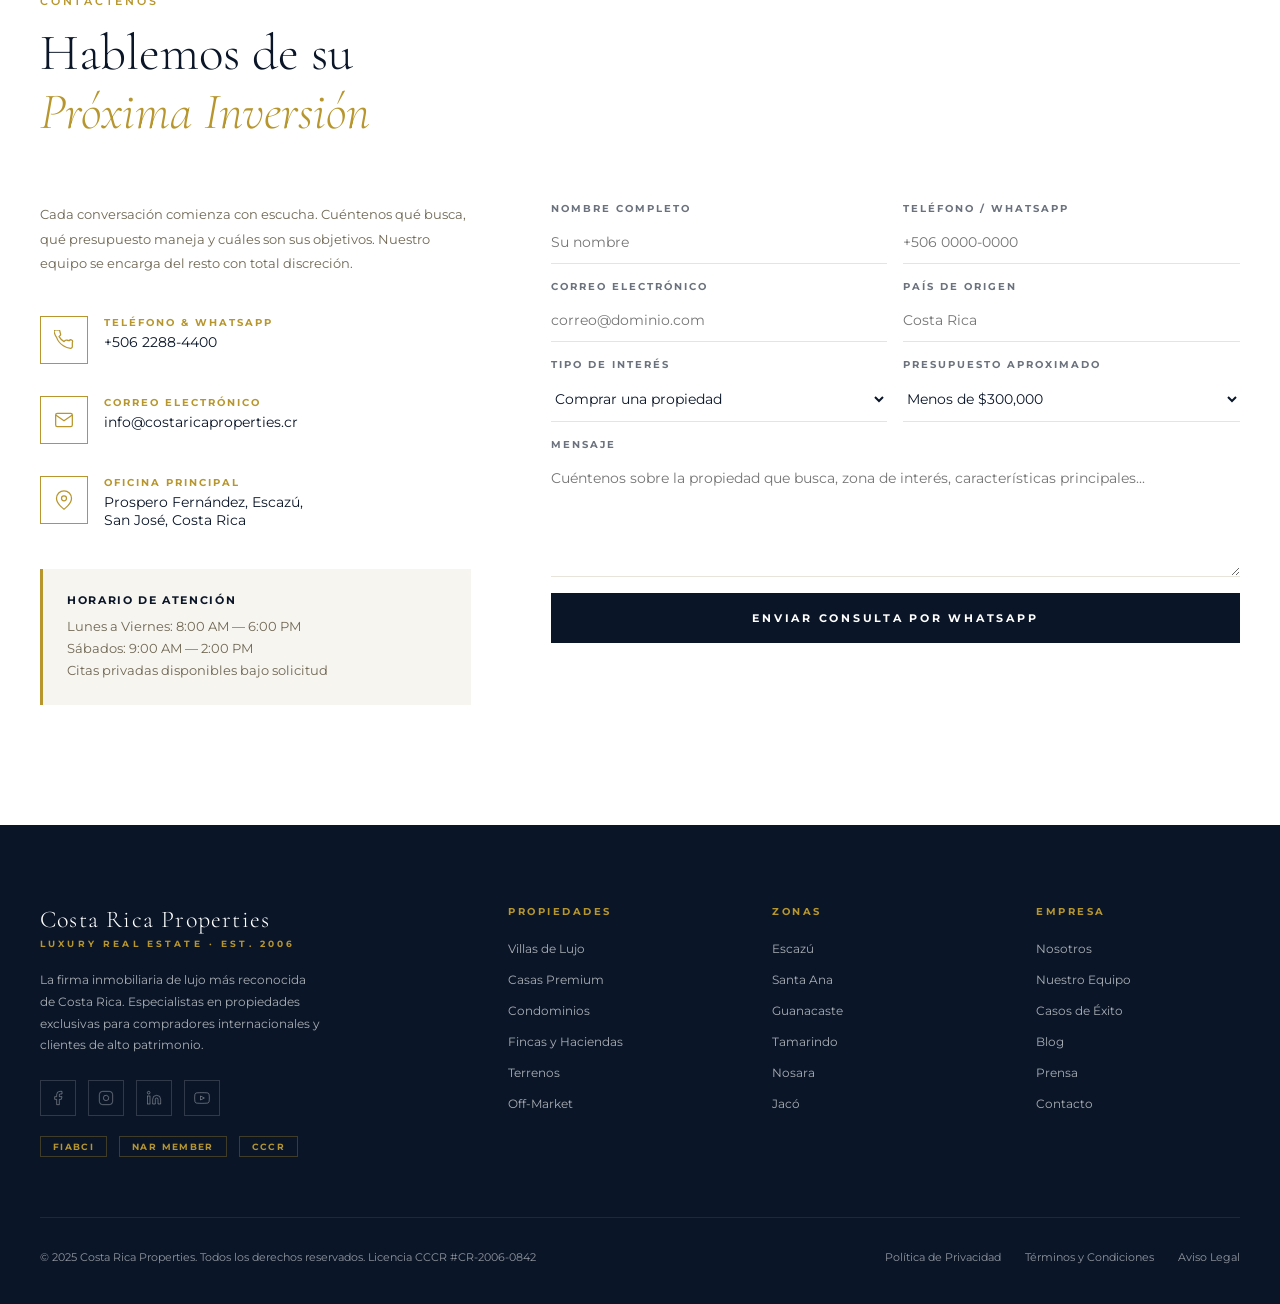
==== commit 9b539936: "fix: accesibilidad — labels enlazados y contraste WCAG AA - label for= en todos los selects e inputs" ====
--- a/index.html
+++ b/index.html
@@ -101,7 +101,7 @@
       </div>
       <div class="search-bar">
         <div class="search-field">
-          <label>Zona</label>
+          <label for="filterZone">Zona</label>
           <select id="filterZone">
             <option value="">Todas las zonas</option>
             <option>Escazú</option>
@@ -115,7 +115,7 @@
           </select>
         </div>
         <div class="search-field">
-          <label>Tipo</label>
+          <label for="filterType">Tipo</label>
           <select id="filterType">
             <option value="">Cualquier tipo</option>
             <option>Villa</option>
@@ -127,7 +127,7 @@
           </select>
         </div>
         <div class="search-field">
-          <label>Precio Máximo</label>
+          <label for="filterPrice">Precio Máximo</label>
           <select id="filterPrice">
             <option value="">Sin límite</option>
             <option value="500000">$500,000</option>
@@ -194,11 +194,11 @@
         <div class="section-label" style="color:var(--gold)">Búsqueda Inteligente</div>
         <h2 class="section-title" style="color:var(--white)">Encuentre su<br><em>Propiedad Ideal</em></h2>
       </div>
-      <p style="font-size:13px;color:rgba(255,255,255,.45);max-width:320px;line-height:1.7">Nuestro motor de búsqueda cuenta con más de 500 propiedades activas en las zonas más exclusivas de Costa Rica.</p>
+      <p style="font-size:13px;color:rgba(255,255,255,.65);max-width:320px;line-height:1.7">Nuestro motor de búsqueda cuenta con más de 500 propiedades activas en las zonas más exclusivas de Costa Rica.</p>
     </div>
     <div class="search-adv-grid reveal">
       <div class="search-adv-field">
-        <label>Zona</label>
+        <label for="advZone">Zona</label>
         <select id="advZone">
           <option value="">Todas las zonas</option>
           <option>Escazú</option><option>Santa Ana</option><option>Guanacaste</option>
@@ -207,7 +207,7 @@
         </select>
       </div>
       <div class="search-adv-field">
-        <label>Tipo de Propiedad</label>
+        <label for="advType">Tipo de Propiedad</label>
         <select id="advType">
           <option value="">Cualquier tipo</option>
           <option>Villa</option><option>Casa</option><option>Condominio</option>
@@ -215,14 +215,14 @@
         </select>
       </div>
       <div class="search-adv-field">
-        <label>Habitaciones</label>
+        <label for="advBeds">Habitaciones</label>
         <select id="advBeds">
           <option value="">Cualquier número</option>
           <option>1+</option><option>2+</option><option>3+</option><option>4+</option><option>5+</option>
         </select>
       </div>
       <div class="search-adv-field">
-        <label>Precio Máximo (USD)</label>
+        <label for="advPrice">Precio Máximo (USD)</label>
         <input type="number" id="advPrice" placeholder="Sin límite" style="color:var(--white)">
       </div>
       <button class="search-adv-btn" onclick="advancedSearch()">Buscar →</button>
@@ -311,7 +311,7 @@
         <div class="section-label">Servicios Especializados</div>
         <h2 class="section-title" style="color:var(--white)">Una Firma Completa<br>a su <em>Servicio</em></h2>
       </div>
-      <p style="font-size:13px;color:rgba(255,255,255,.5);line-height:1.9">No somos solo intermediarios. Somos sus socios estratégicos en cada etapa del proceso inmobiliario. Con más de 18 años de trayectoria, ofrecemos un servicio integral que va mucho más allá de la transacción.</p>
+      <p style="font-size:13px;color:rgba(255,255,255,.65);line-height:1.9">No somos solo intermediarios. Somos sus socios estratégicos en cada etapa del proceso inmobiliario. Con más de 18 años de trayectoria, ofrecemos un servicio integral que va mucho más allá de la transacción.</p>
     </div>
     <div class="services-grid">
       <div class="service-card reveal">
@@ -580,27 +580,27 @@
     <div class="reveal" style="text-align:center;max-width:520px;margin:0 auto 60px">
       <div class="section-label" style="color:var(--gold)">Herramienta Financiera</div>
       <h2 class="section-title" style="color:var(--white)">Calculadora<br><em>Hipotecaria</em></h2>
-      <p style="font-size:13px;color:rgba(255,255,255,.4);line-height:1.8;margin-top:16px">Estime su cuota mensual y analice diferentes escenarios de financiamiento para su propiedad en Costa Rica.</p>
+      <p style="font-size:13px;color:rgba(255,255,255,.6);line-height:1.8;margin-top:16px">Estime su cuota mensual y analice diferentes escenarios de financiamiento para su propiedad en Costa Rica.</p>
     </div>
     <div class="calc-grid reveal">
       <div class="calc-form">
         <h3 style="font-family:var(--serif);font-size:1.3rem;font-weight:300;color:var(--white);margin-bottom:32px">Parámetros del Préstamo</h3>
         <div class="calc-field">
-          <label>Valor de la Propiedad (USD)</label>
+          <label for="propValue">Valor de la Propiedad (USD)</label>
           <input type="number" id="propValue" value="500000" oninput="calcMortgage()">
         </div>
         <div class="calc-field">
-          <label>Prima / Enganche (%)</label>
+          <label for="downPct">Prima / Enganche (%)</label>
           <input type="range" class="calc-range" id="downPct" min="10" max="50" value="20" oninput="document.getElementById('downPctVal').textContent=this.value+'%';calcMortgage()">
           <div style="display:flex;justify-content:space-between;font-size:12px;color:rgba(255,255,255,.4);margin-top:6px"><span>10%</span><span id="downPctVal" style="color:var(--gold)">20%</span><span>50%</span></div>
         </div>
         <div class="calc-field">
-          <label>Tasa de Interés Anual (%)</label>
+          <label for="interestRate">Tasa de Interés Anual (%)</label>
           <input type="range" class="calc-range" id="interestRate" min="5" max="15" step="0.25" value="7.5" oninput="document.getElementById('interestVal').textContent=this.value+'%';calcMortgage()">
           <div style="display:flex;justify-content:space-between;font-size:12px;color:rgba(255,255,255,.4);margin-top:6px"><span>5%</span><span id="interestVal" style="color:var(--gold)">7.5%</span><span>15%</span></div>
         </div>
         <div class="calc-field">
-          <label>Plazo del Préstamo</label>
+          <label for="loanTerm">Plazo del Préstamo</label>
           <select id="loanTerm" onchange="calcMortgage()">
             <option value="10">10 años</option>
             <option value="15">15 años</option>
--- a/styles.css
+++ b/styles.css
@@ -9,7 +9,7 @@
   --white:#ffffff;
   --off-white:#f7f5f0;
   --gray-light:#e8e4db;
-  --gray-mid:#a09880;
+  --gray-mid:#6f6754;
   --text-body:#2a2a2a;
   --serif:'Cormorant Garamond',serif;
   --sans:'Montserrat',sans-serif;
@@ -72,7 +72,7 @@
 .hero-actions{display:flex;gap:16px;flex-wrap:wrap;margin-bottom:60px}
 .hero-stats{display:flex;gap:48px;padding-top:48px;border-top:1px solid rgba(184,150,46,.3)}
 .hero-stat-num{font-family:var(--serif);font-size:2.4rem;font-weight:300;color:var(--white);line-height:1;margin-bottom:4px}
-.hero-stat-label{font-size:10px;font-weight:600;letter-spacing:.2em;text-transform:uppercase;color:rgba(255,255,255,.5)}
+.hero-stat-label{font-size:10px;font-weight:600;letter-spacing:.2em;text-transform:uppercase;color:rgba(255,255,255,.7)}
 .hero-scroll{position:absolute;bottom:40px;right:60px;z-index:2;display:flex;flex-direction:column;align-items:center;gap:8px;color:rgba(255,255,255,.4);font-size:10px;font-weight:600;letter-spacing:.2em;text-transform:uppercase}
 .hero-scroll-line{width:1px;height:48px;background:linear-gradient(to bottom,transparent,rgba(184,150,46,.7));animation:scrollLine 2s ease-in-out infinite}
 @keyframes scrollLine{0%,100%{transform:scaleY(1);opacity:1}50%{transform:scaleY(.5);opacity:.5}}
@@ -155,7 +155,7 @@
 .service-icon{width:48px;height:48px;border:1px solid var(--gold);display:flex;align-items:center;justify-content:center;margin-bottom:28px}
 .service-icon svg{width:22px;height:22px;stroke:var(--gold)}
 .service-title{font-family:var(--serif);font-size:1.3rem;font-weight:400;color:var(--white);margin-bottom:12px}
-.service-desc{font-size:12px;line-height:1.8;color:rgba(255,255,255,.55);margin-bottom:20px}
+.service-desc{font-size:12px;line-height:1.8;color:rgba(255,255,255,.65);margin-bottom:20px}
 .service-link{font-size:11px;font-weight:600;letter-spacing:.15em;text-transform:uppercase;color:var(--gold);display:flex;align-items:center;gap:8px;transition:gap .2s}
 .service-card:hover .service-link{gap:14px}
 .service-link svg{width:14px;height:14px;stroke:currentColor}
@@ -184,8 +184,8 @@
 .stat-item:last-child{border-right:none}
 .stat-number{font-family:var(--serif);font-size:clamp(2.5rem,5vw,4rem);font-weight:300;color:var(--white);line-height:1;margin-bottom:8px}
 .stat-number .gold{color:var(--gold)}
-.stat-label{font-size:11px;font-weight:600;letter-spacing:.2em;text-transform:uppercase;color:rgba(255,255,255,.4)}
-.stat-sub{font-size:11px;color:rgba(255,255,255,.3);margin-top:4px}
+.stat-label{font-size:11px;font-weight:600;letter-spacing:.2em;text-transform:uppercase;color:rgba(255,255,255,.65)}
+.stat-sub{font-size:11px;color:rgba(255,255,255,.55);margin-top:4px}
 
 /* BLOG */
 #blog{padding:120px 0;background:var(--white)}
@@ -227,7 +227,7 @@
 .calc-range::-webkit-slider-thumb{-webkit-appearance:none;width:18px;height:18px;border-radius:50%;background:var(--gold);cursor:pointer}
 .calc-result-label{font-size:10px;font-weight:700;letter-spacing:.2em;text-transform:uppercase;color:var(--gold);margin-bottom:6px}
 .calc-result-value{font-family:var(--serif);font-size:3rem;font-weight:300;color:var(--white);margin-bottom:4px;line-height:1}
-.calc-result-sub{font-size:12px;color:rgba(255,255,255,.4);margin-bottom:32px}
+.calc-result-sub{font-size:12px;color:rgba(255,255,255,.6);margin-bottom:32px}
 .calc-breakdown{margin-top:32px;padding-top:32px;border-top:1px solid rgba(184,150,46,.2)}
 .calc-breakdown-row{display:flex;justify-content:space-between;padding:10px 0;border-bottom:1px solid rgba(255,255,255,.05);font-size:13px}
 .calc-breakdown-row span:first-child{color:rgba(255,255,255,.5)}
@@ -262,19 +262,19 @@
 .footer-brand{display:flex;flex-direction:column}
 .footer-logo-main{font-family:var(--serif);font-size:24px;font-weight:300;color:var(--white);letter-spacing:.05em;margin-bottom:4px}
 .footer-logo-sub{font-size:9px;font-weight:700;letter-spacing:.35em;text-transform:uppercase;color:var(--gold);margin-bottom:20px}
-.footer-desc{font-size:12px;line-height:1.8;color:rgba(255,255,255,.45);max-width:280px;margin-bottom:24px}
+.footer-desc{font-size:12px;line-height:1.8;color:rgba(255,255,255,.65);max-width:280px;margin-bottom:24px}
 .footer-social{display:flex;gap:12px}
 .footer-social a{width:36px;height:36px;border:1px solid rgba(255,255,255,.15);display:flex;align-items:center;justify-content:center;color:rgba(255,255,255,.5);transition:var(--trans)}
 .footer-social a:hover{border-color:var(--gold);color:var(--gold)}
 .footer-social svg{width:16px;height:16px;stroke:currentColor;fill:none}
 .footer-col-title{font-size:10px;font-weight:700;letter-spacing:.25em;text-transform:uppercase;color:var(--gold);margin-bottom:20px}
 .footer-col ul{list-style:none;display:flex;flex-direction:column;gap:12px}
-.footer-col ul li a{font-size:12px;color:rgba(255,255,255,.45);transition:color .2s}
+.footer-col ul li a{font-size:12px;color:rgba(255,255,255,.65);transition:color .2s}
 .footer-col ul li a:hover{color:var(--white)}
 .footer-bottom{padding-top:32px;border-top:1px solid rgba(255,255,255,.08);display:flex;justify-content:space-between;align-items:center;flex-wrap:wrap;gap:16px}
-.footer-copy{font-size:11px;color:rgba(255,255,255,.3)}
+.footer-copy{font-size:11px;color:rgba(255,255,255,.55)}
 .footer-legal{display:flex;gap:24px}
-.footer-legal a{font-size:11px;color:rgba(255,255,255,.3);transition:color .2s}
+.footer-legal a{font-size:11px;color:rgba(255,255,255,.55);transition:color .2s}
 .footer-legal a:hover{color:var(--white)}
 .footer-certifications{display:flex;gap:12px;align-items:center;margin-top:20px}
 .cert-badge{padding:4px 12px;border:1px solid rgba(184,150,46,.3);font-size:9px;font-weight:700;letter-spacing:.15em;text-transform:uppercase;color:var(--gold)}
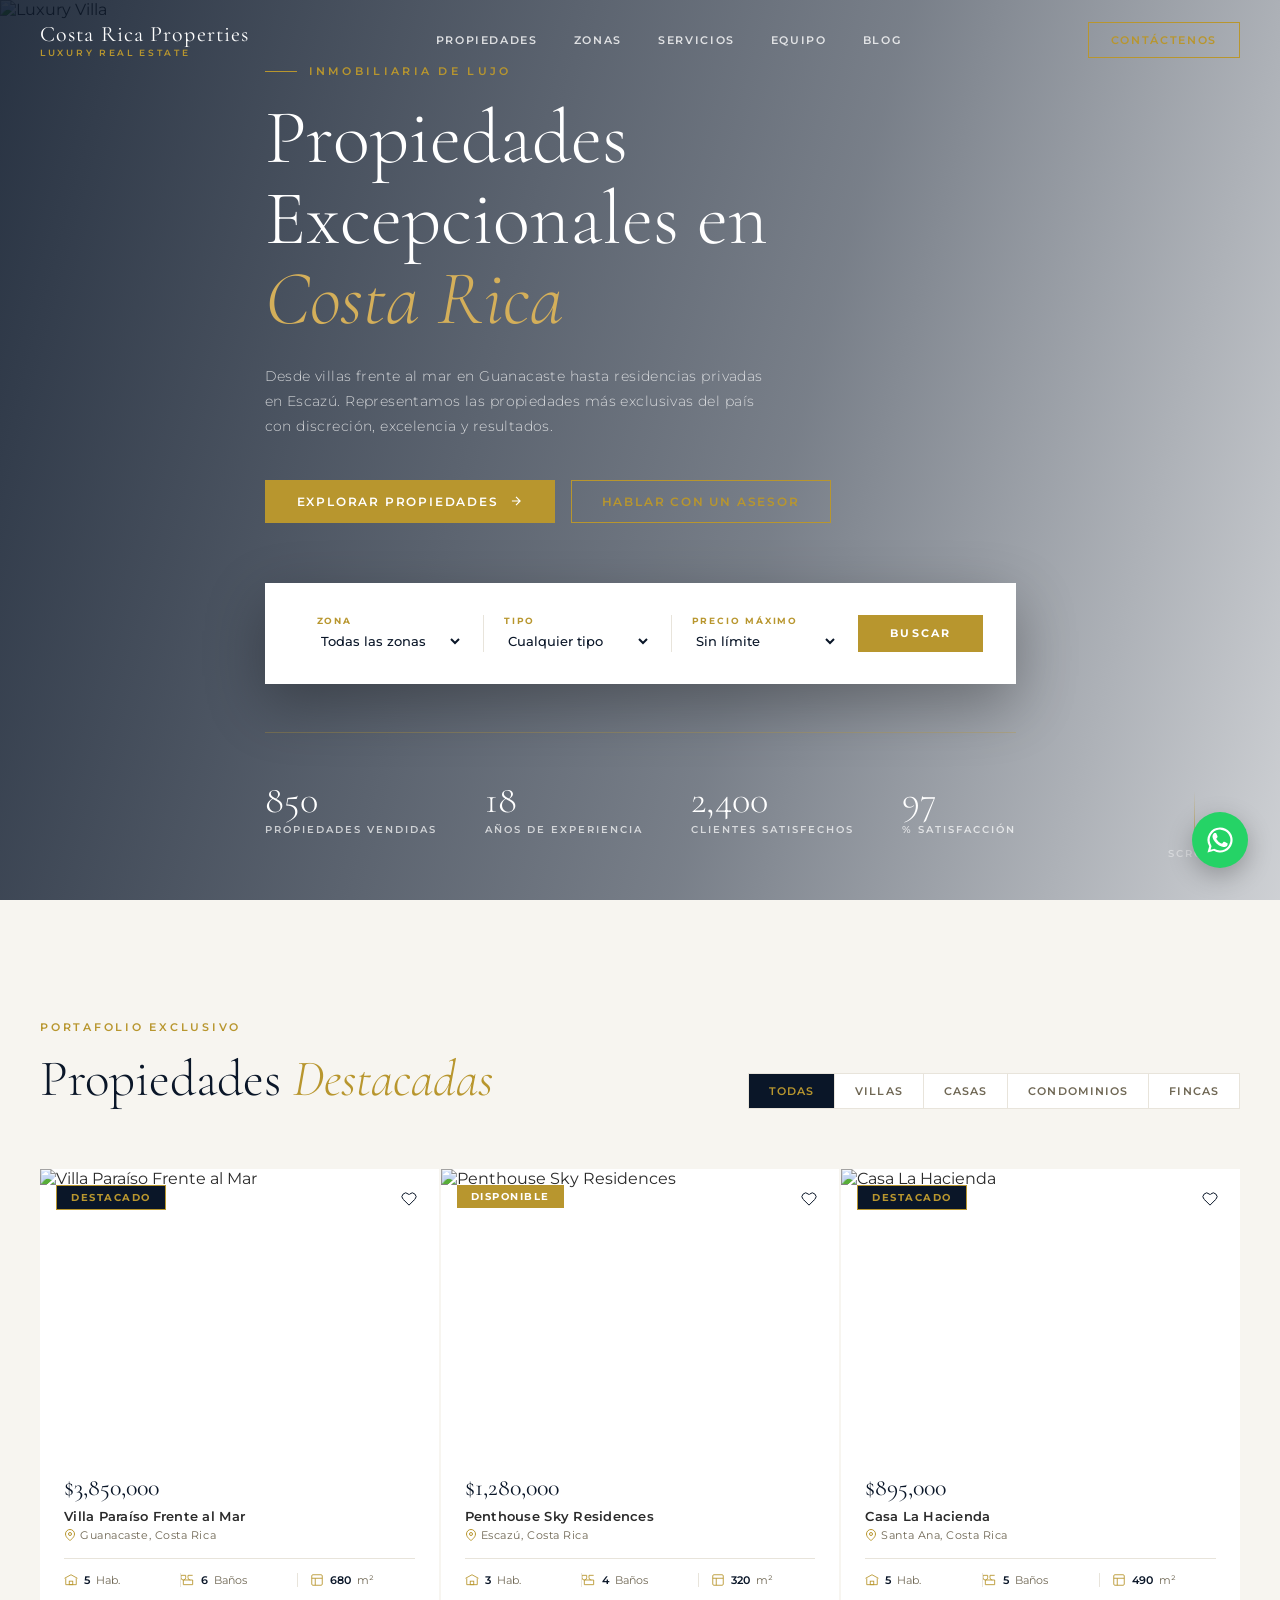
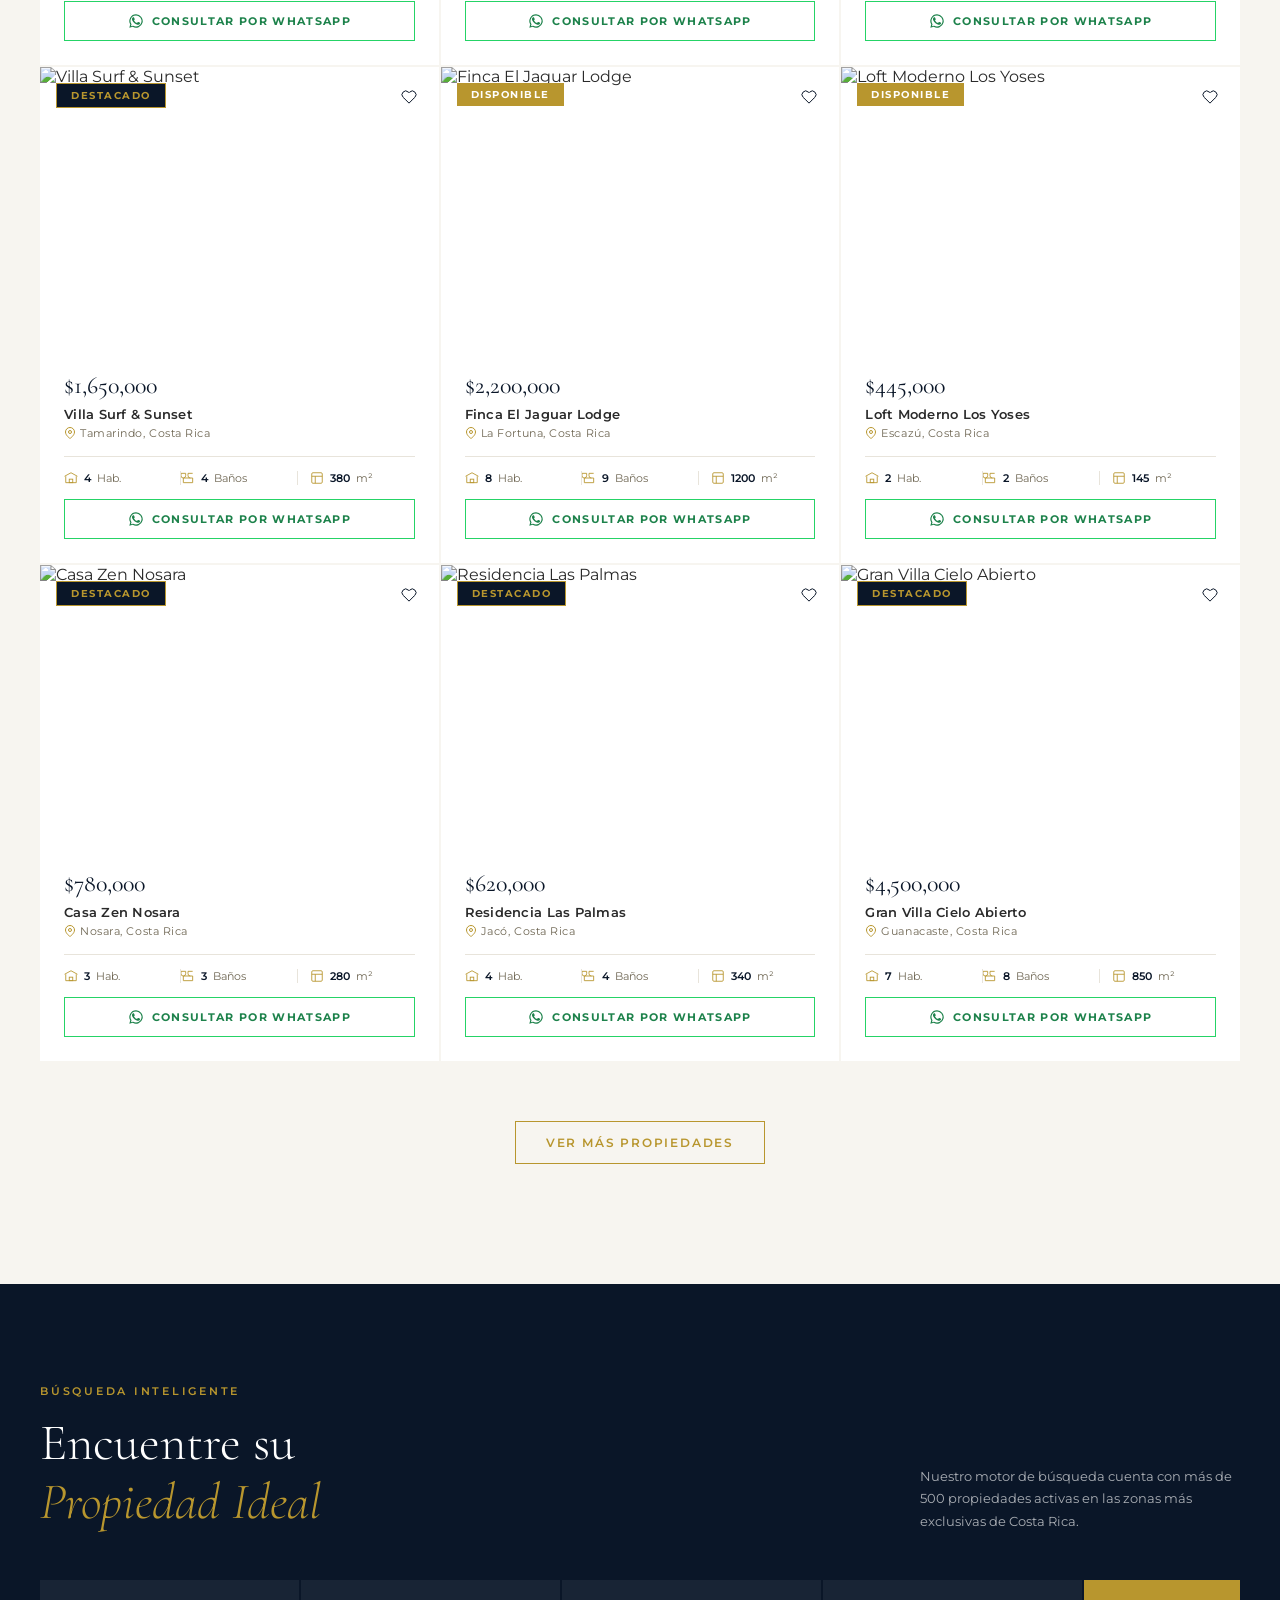
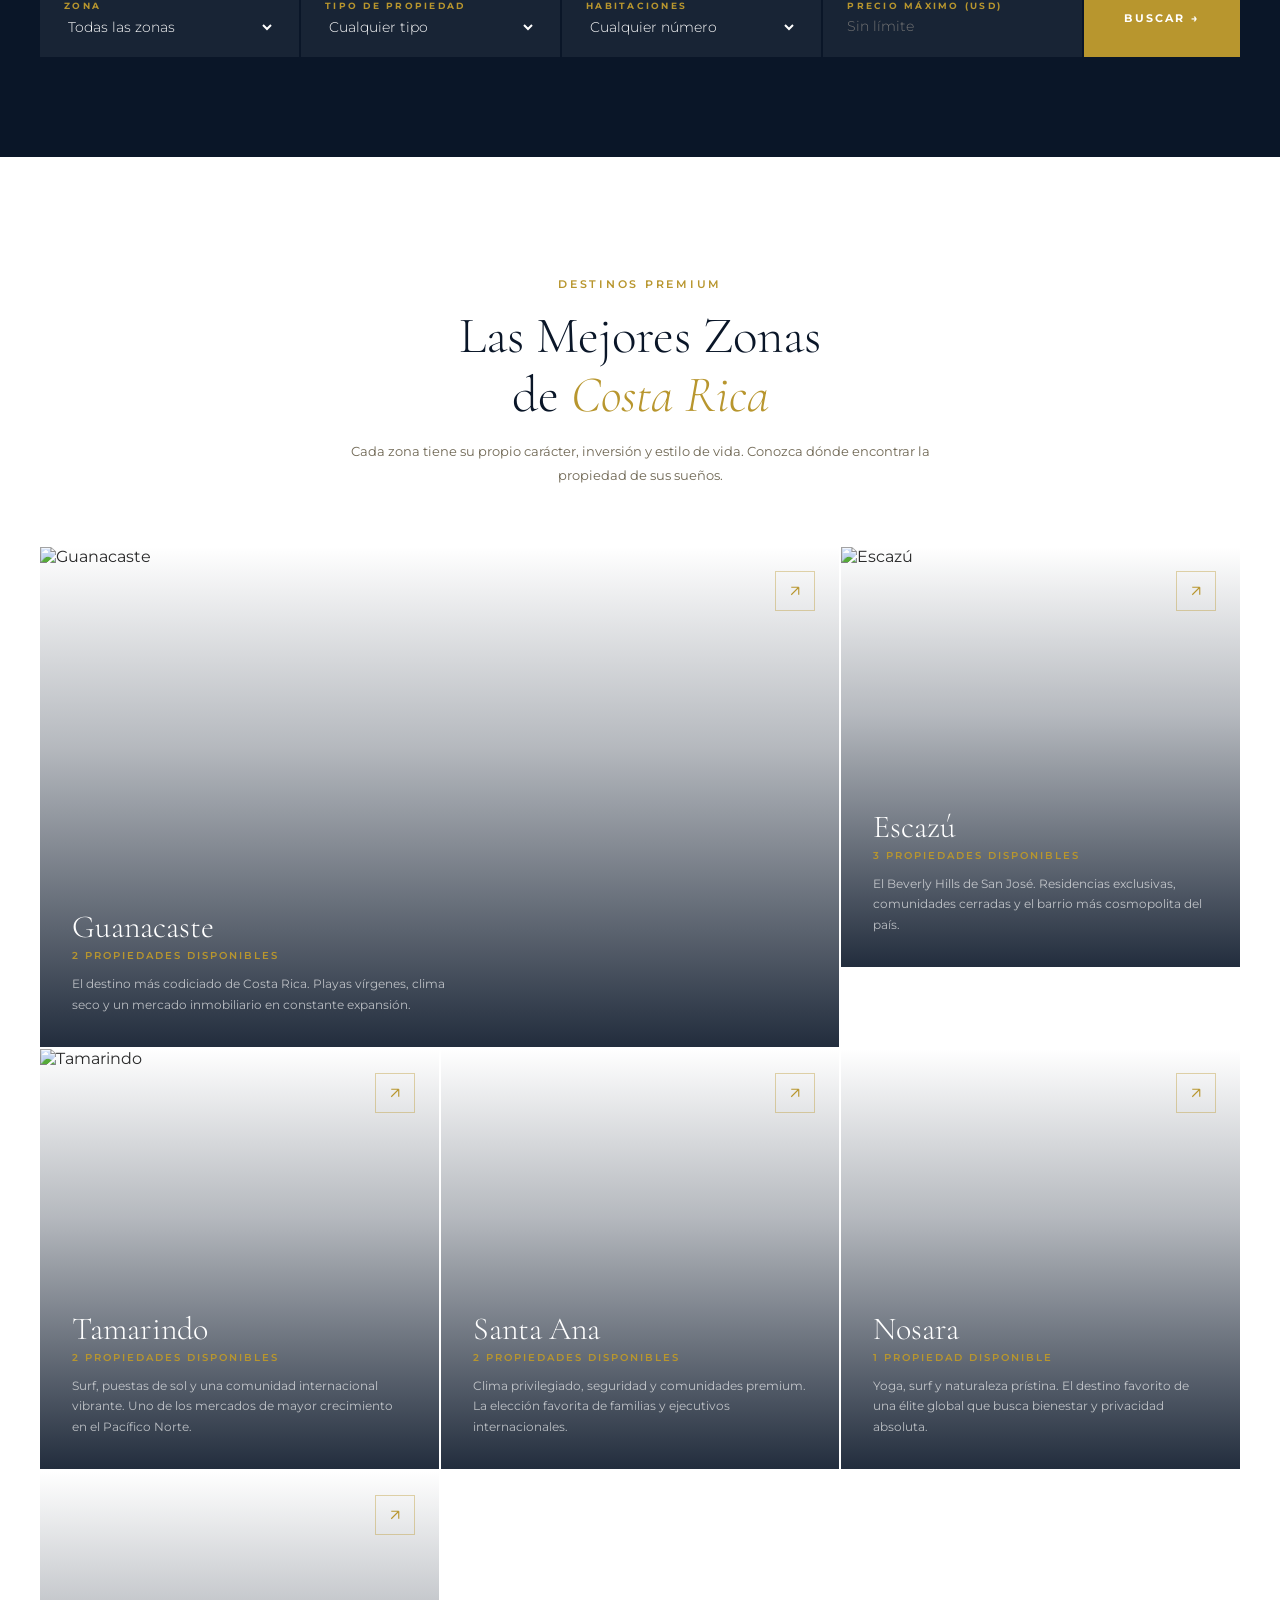
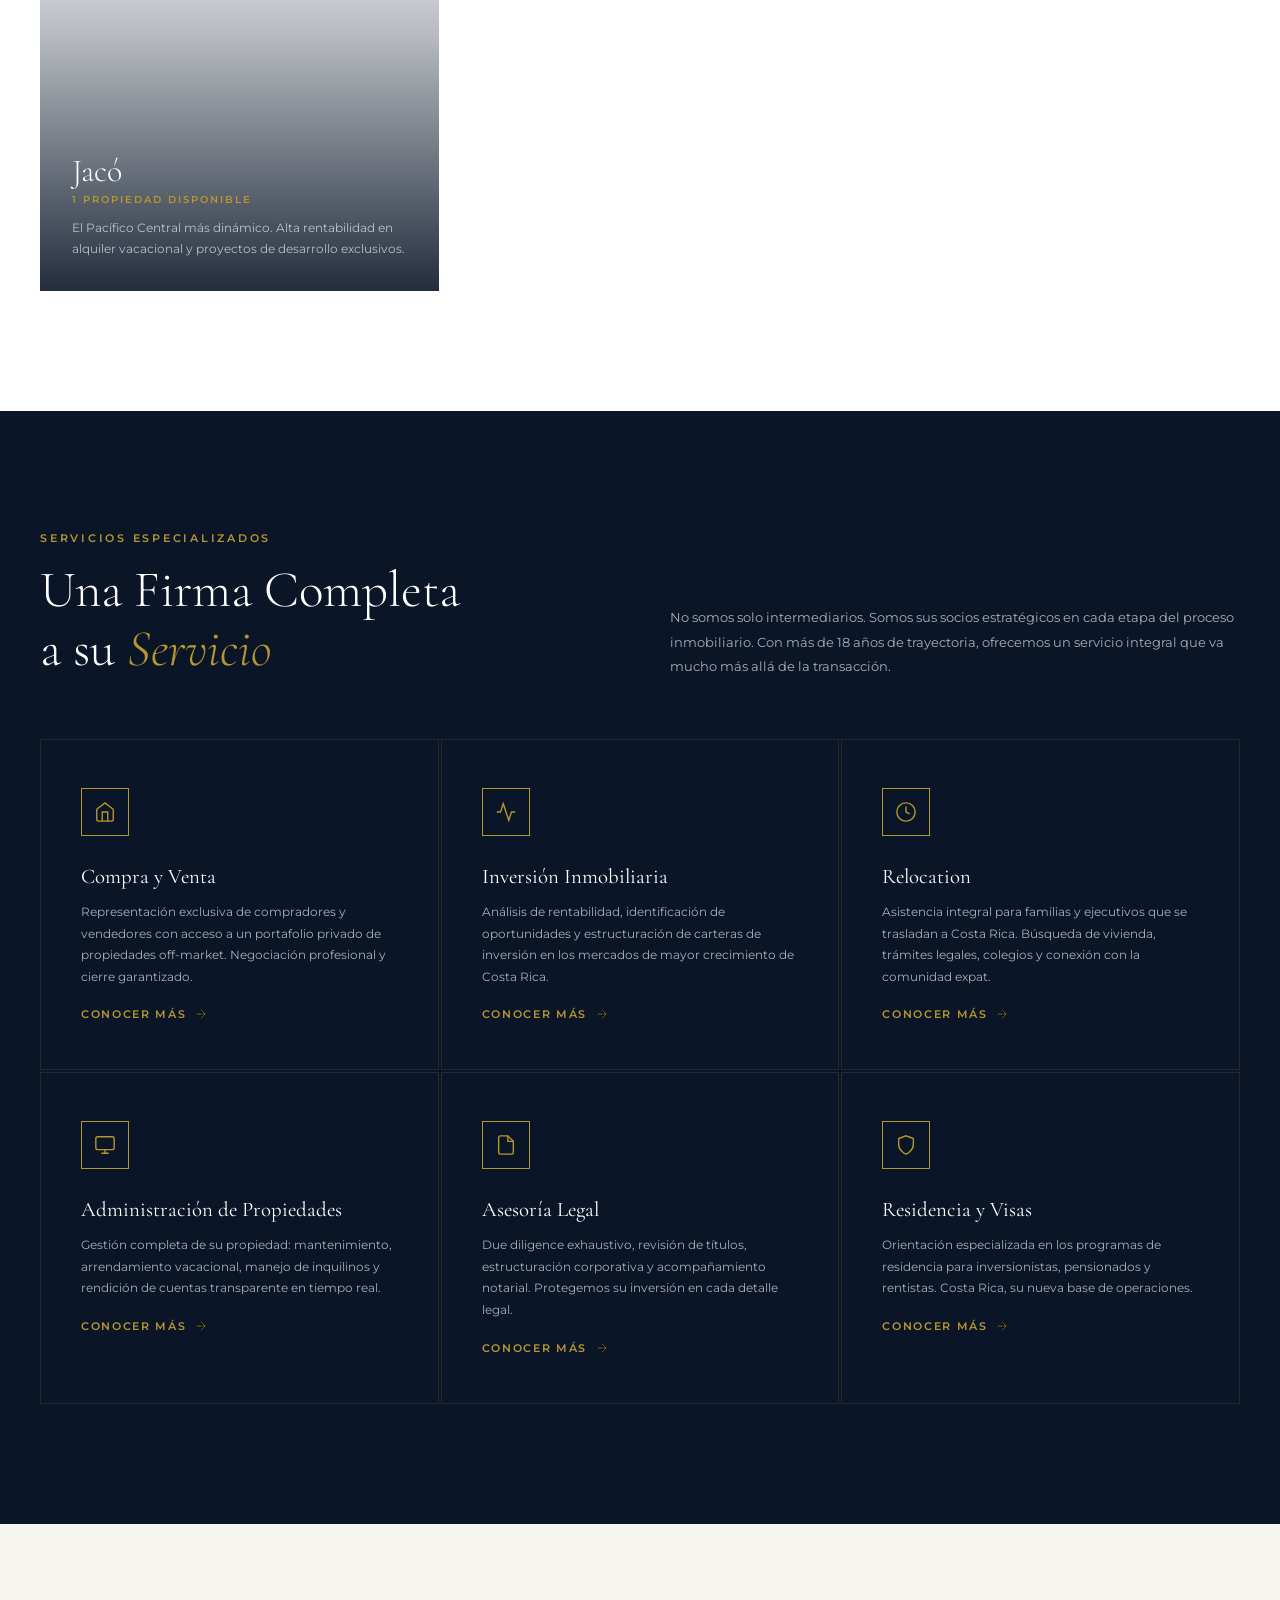
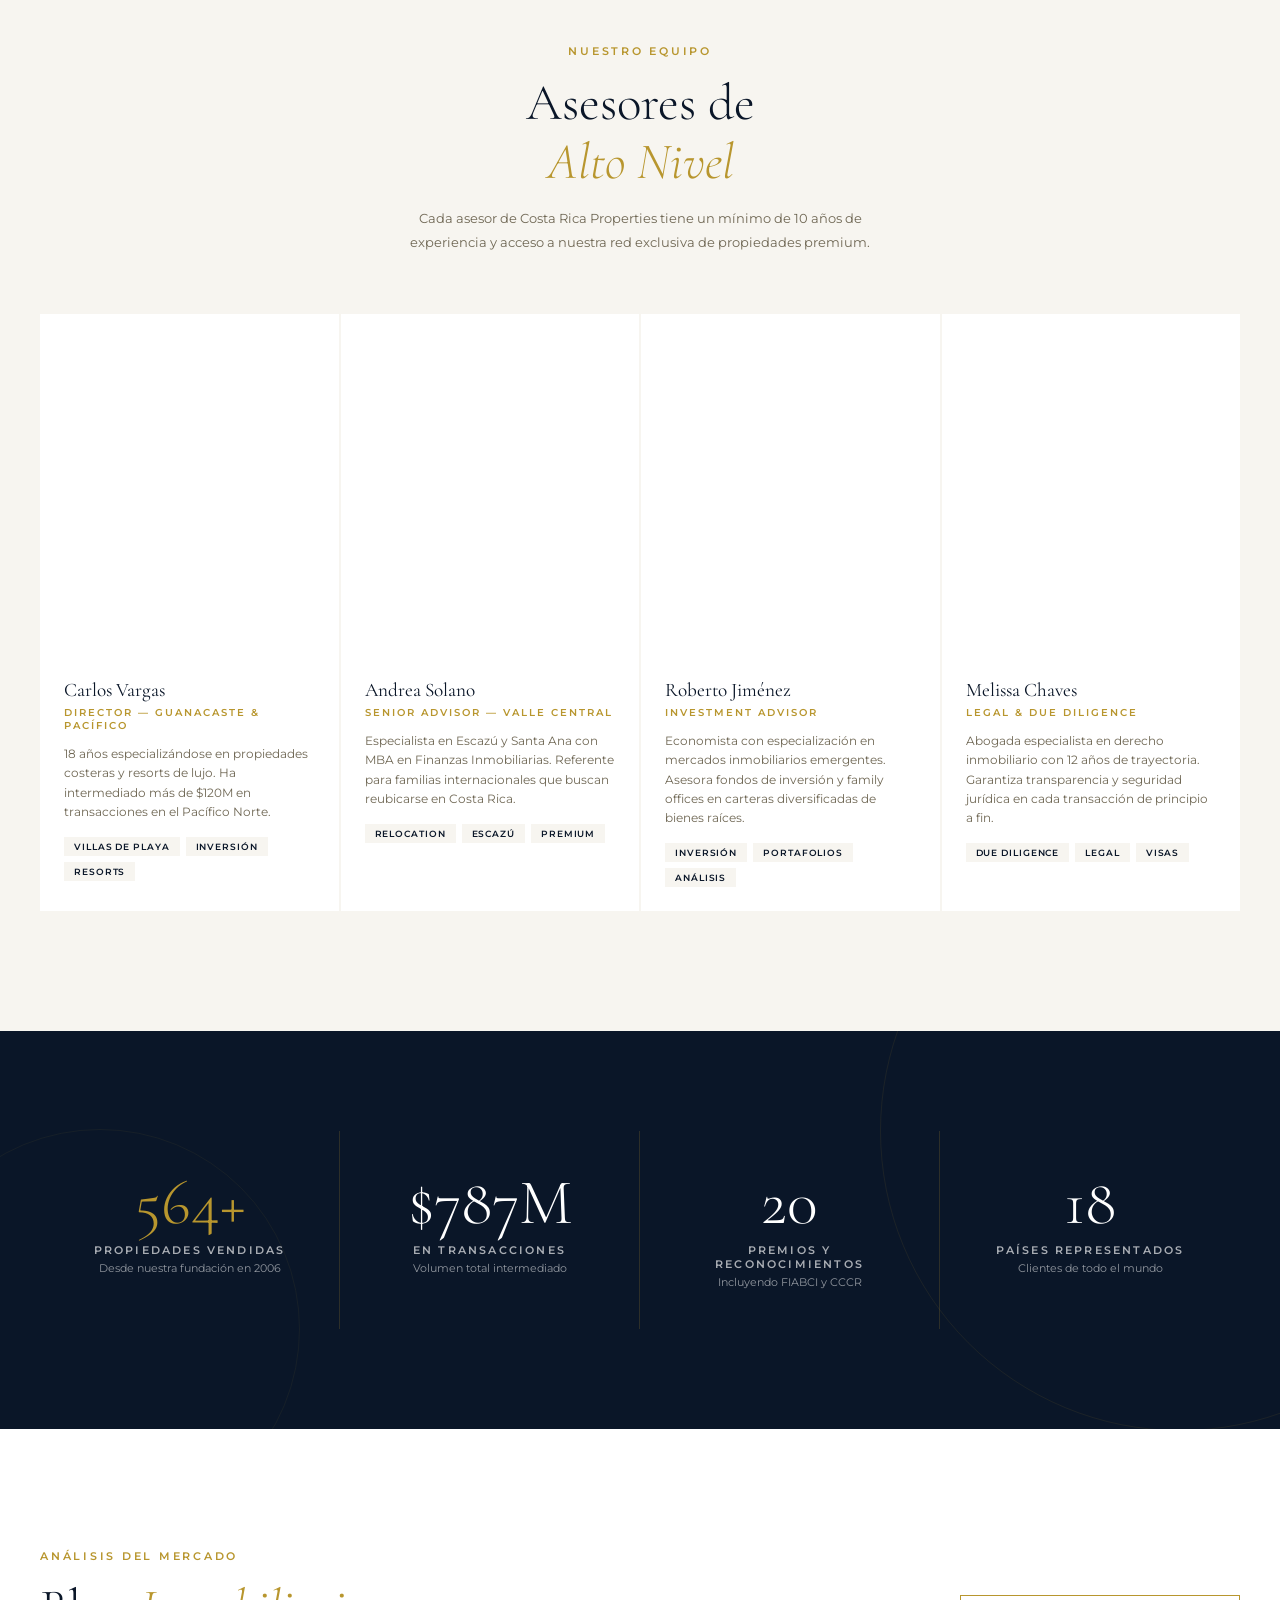
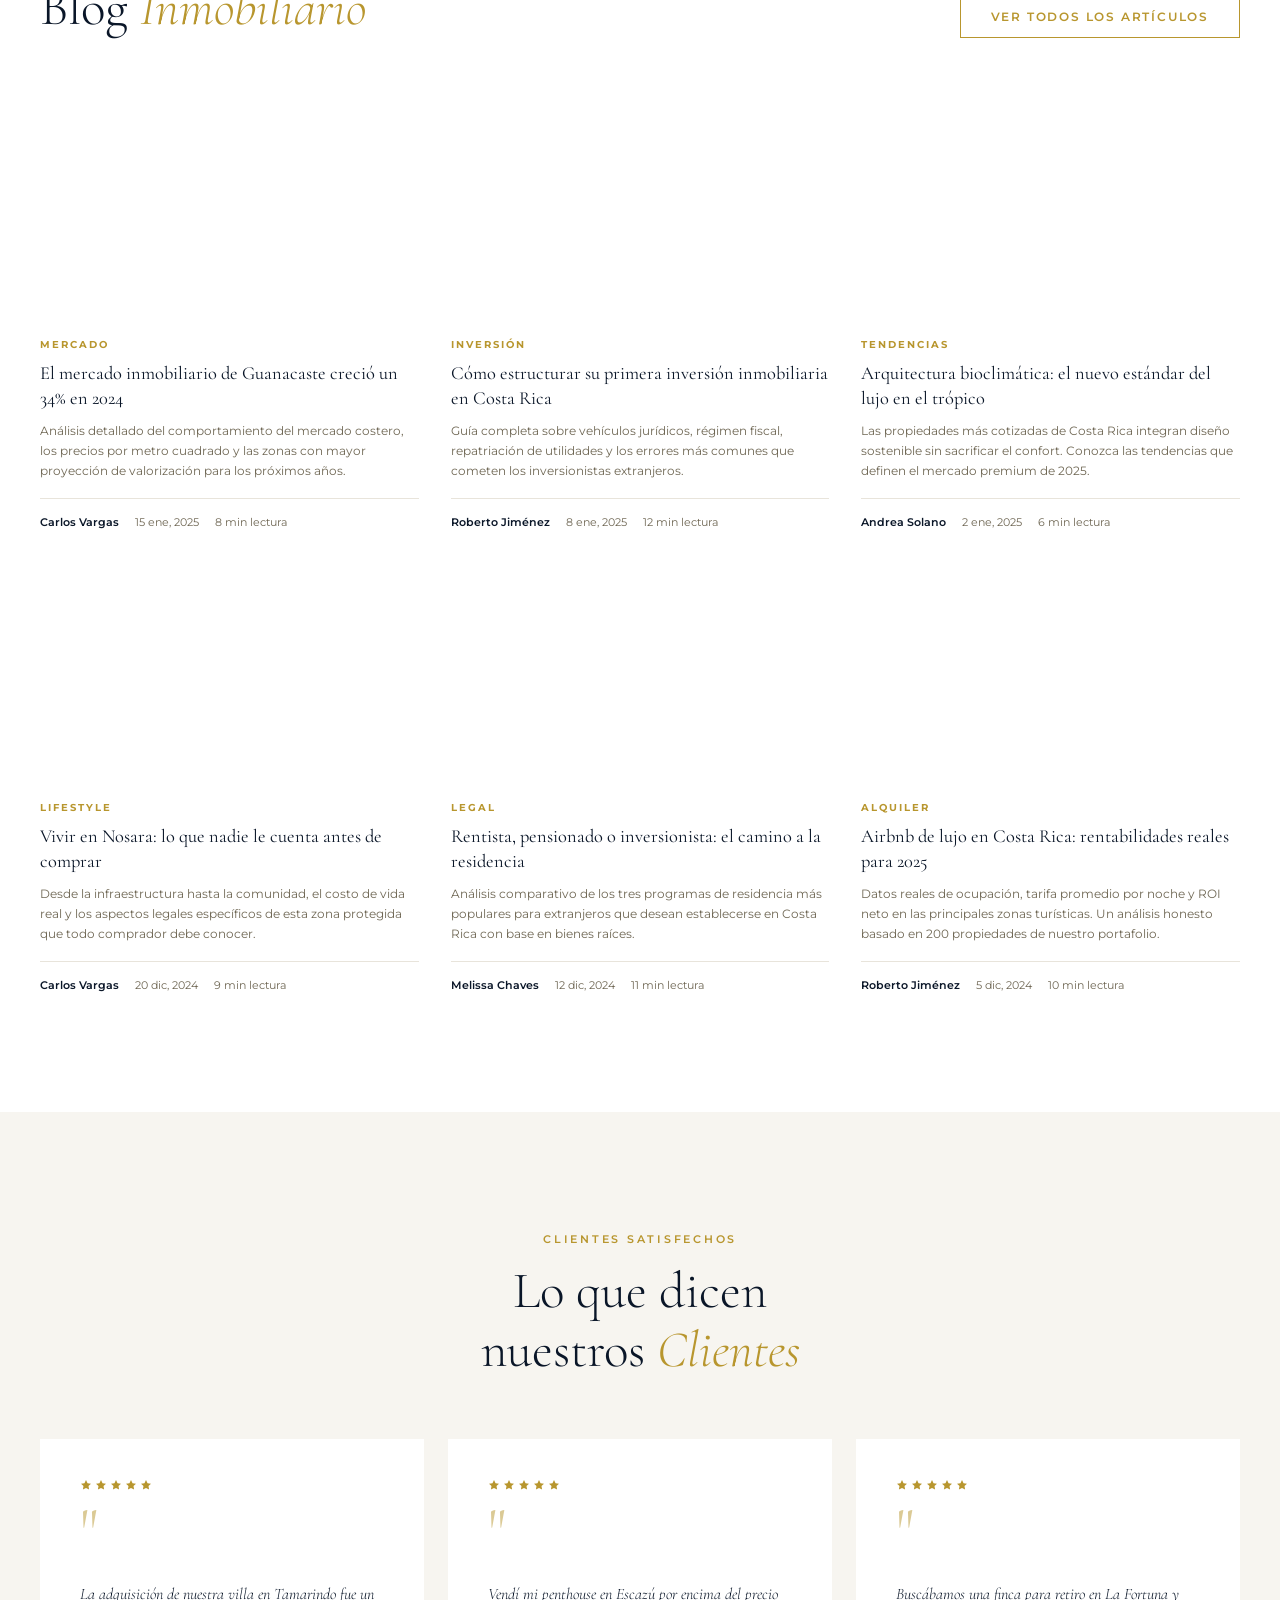
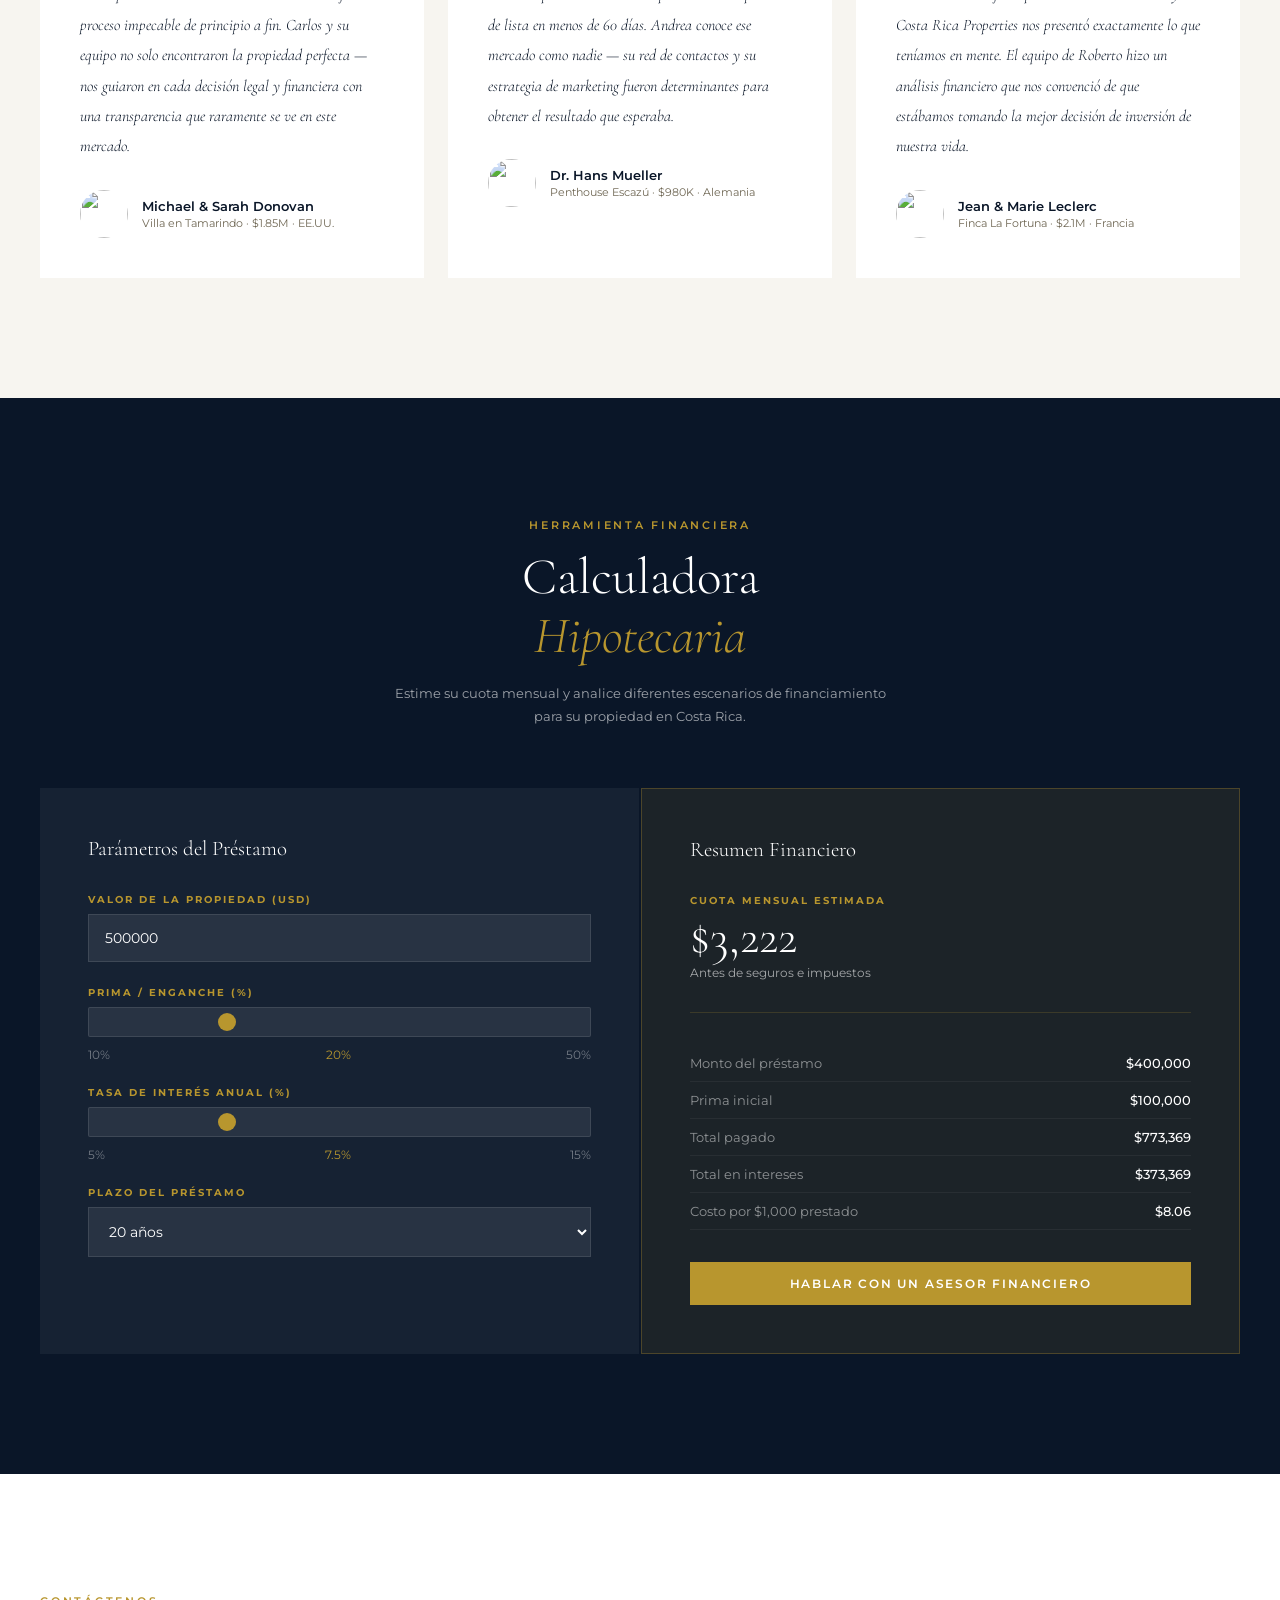
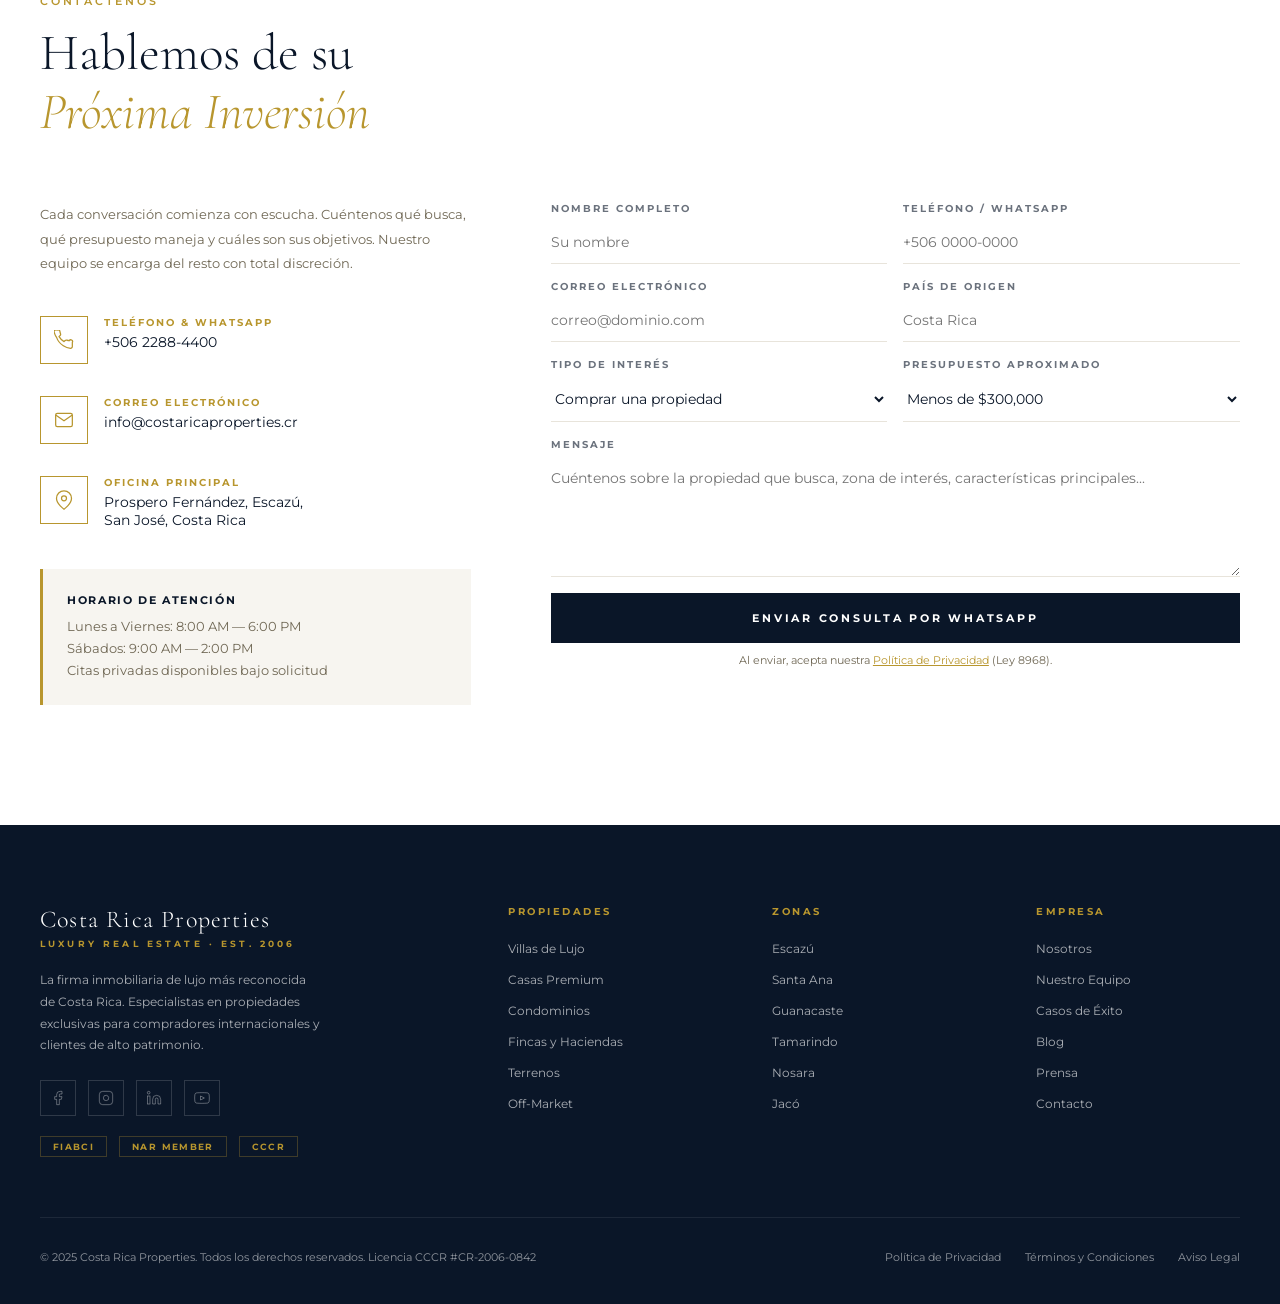
==== commit 9dce81c8: "feat: página de política de privacidad conforme a la Ley 8968 - privacidad.html: responsable, datos " ====
--- a/index.html
+++ b/index.html
@@ -703,7 +703,10 @@
             <label for="cMensaje">Mensaje</label>
             <textarea id="cMensaje" name="mensaje" placeholder="Cuéntenos sobre la propiedad que busca, zona de interés, características principales..."></textarea>
           </div>
-          <div class="form-submit"><button type="submit">Enviar Consulta por WhatsApp</button></div>
+          <div class="form-submit">
+            <button type="submit">Enviar Consulta por WhatsApp</button>
+            <p style="font-size:11px;color:var(--gray-mid);margin-top:10px;text-align:center">Al enviar, acepta nuestra <a href="privacidad.html" style="color:var(--gold);text-decoration:underline">Política de Privacidad</a> (Ley 8968).</p>
+          </div>
           <div class="form-success" id="formSuccess">
             <div class="form-success-icon">✦</div>
             <div class="form-success-text">Se abrió WhatsApp con su consulta lista para enviar.<br><span style="color:var(--gold)">Un asesor se comunicará con usted en menos de 4 horas hábiles.</span></div>
@@ -773,7 +776,7 @@
       <!-- REEMPLAZAR: número de licencia inventado -->
       <div class="footer-copy">© 2025 Costa Rica Properties. Todos los derechos reservados. Licencia CCCR #CR-2006-0842</div>
       <div class="footer-legal">
-        <a href="#">Política de Privacidad</a>
+        <a href="privacidad.html">Política de Privacidad</a>
         <a href="#">Términos y Condiciones</a>
         <a href="#">Aviso Legal</a>
       </div>
